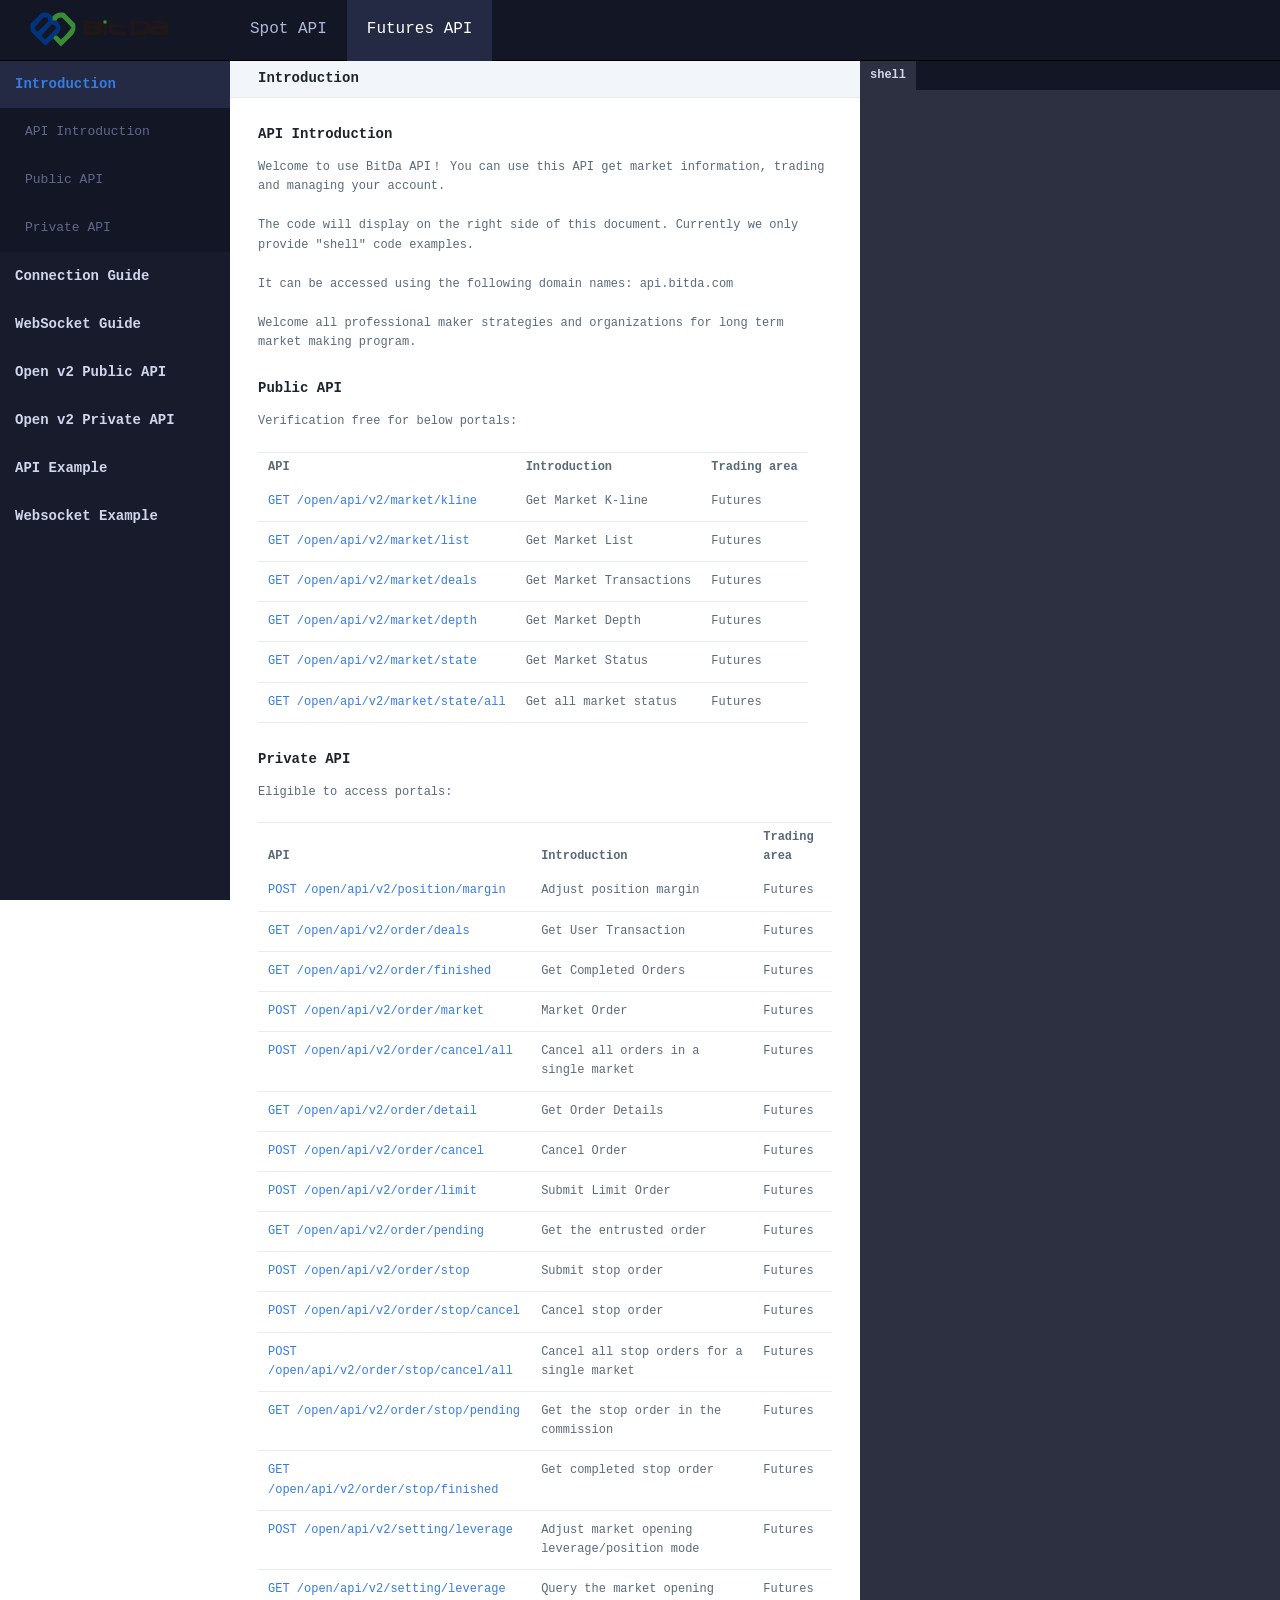
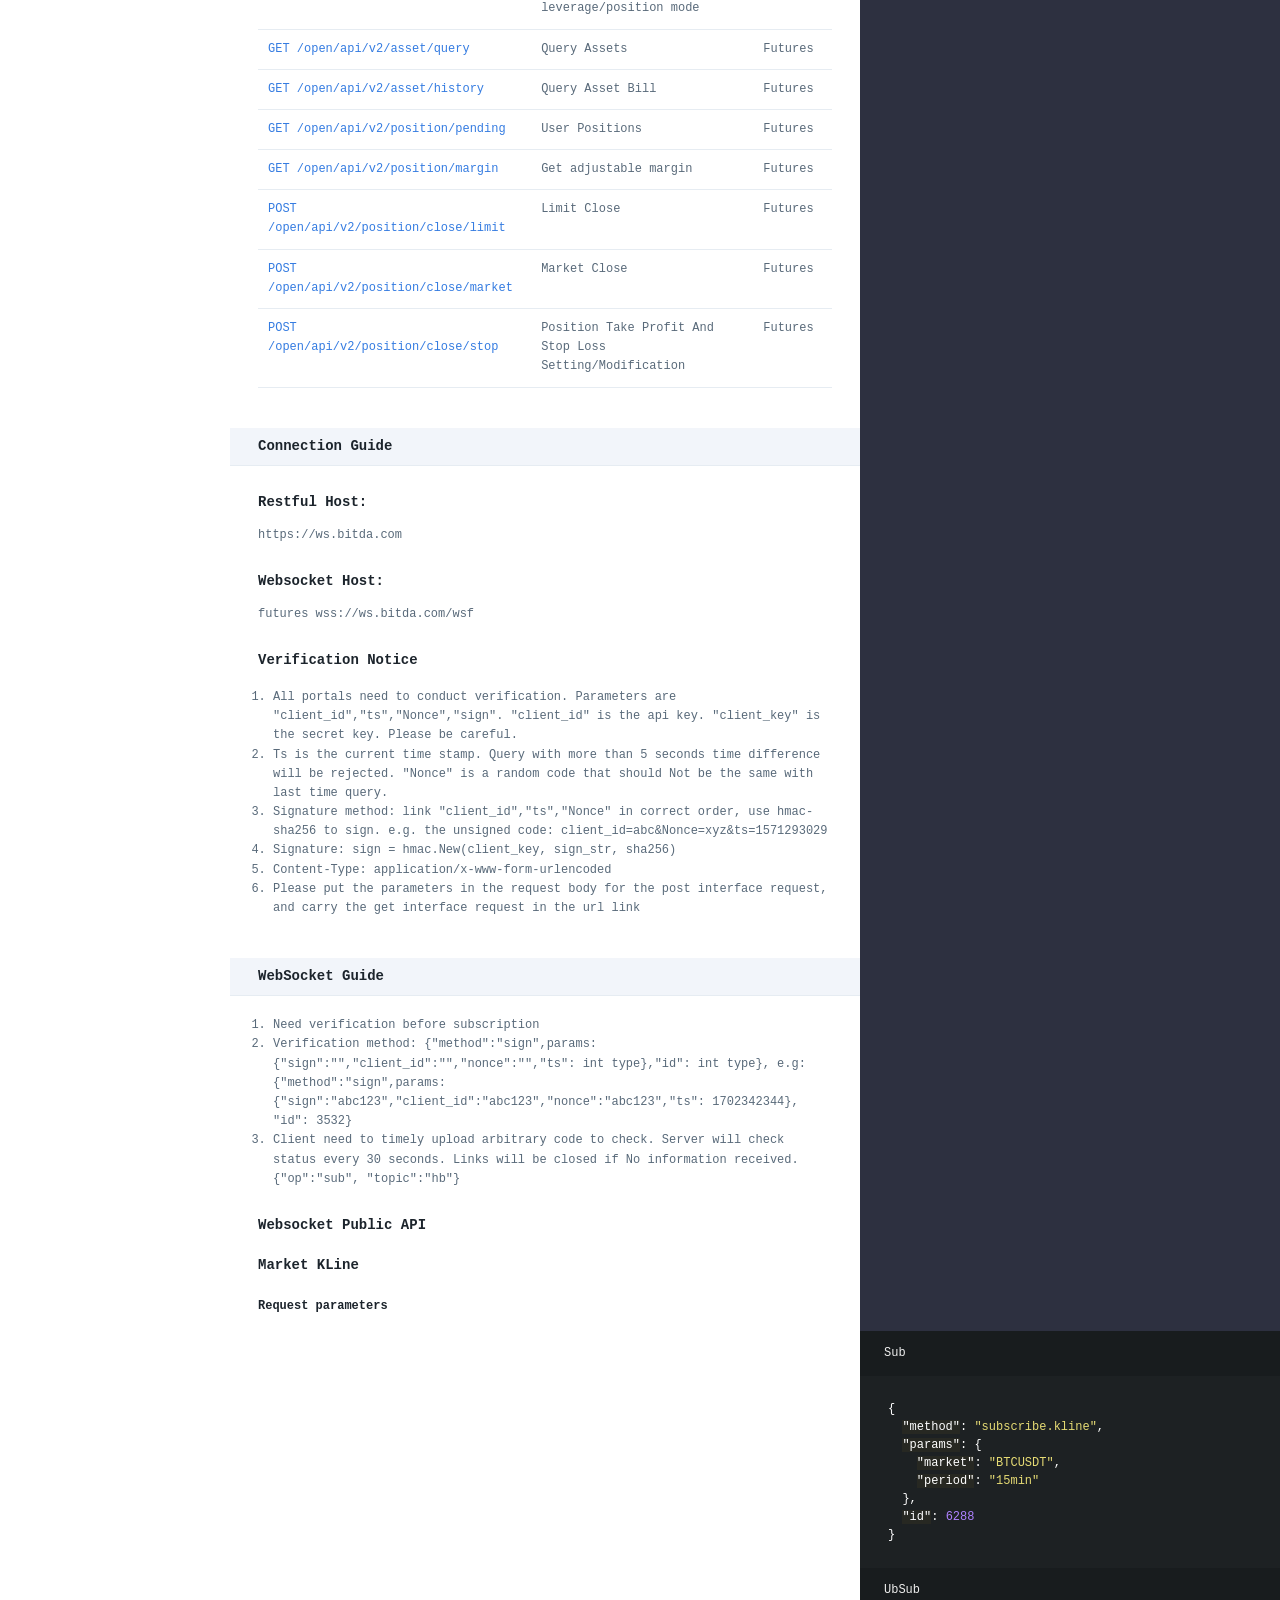
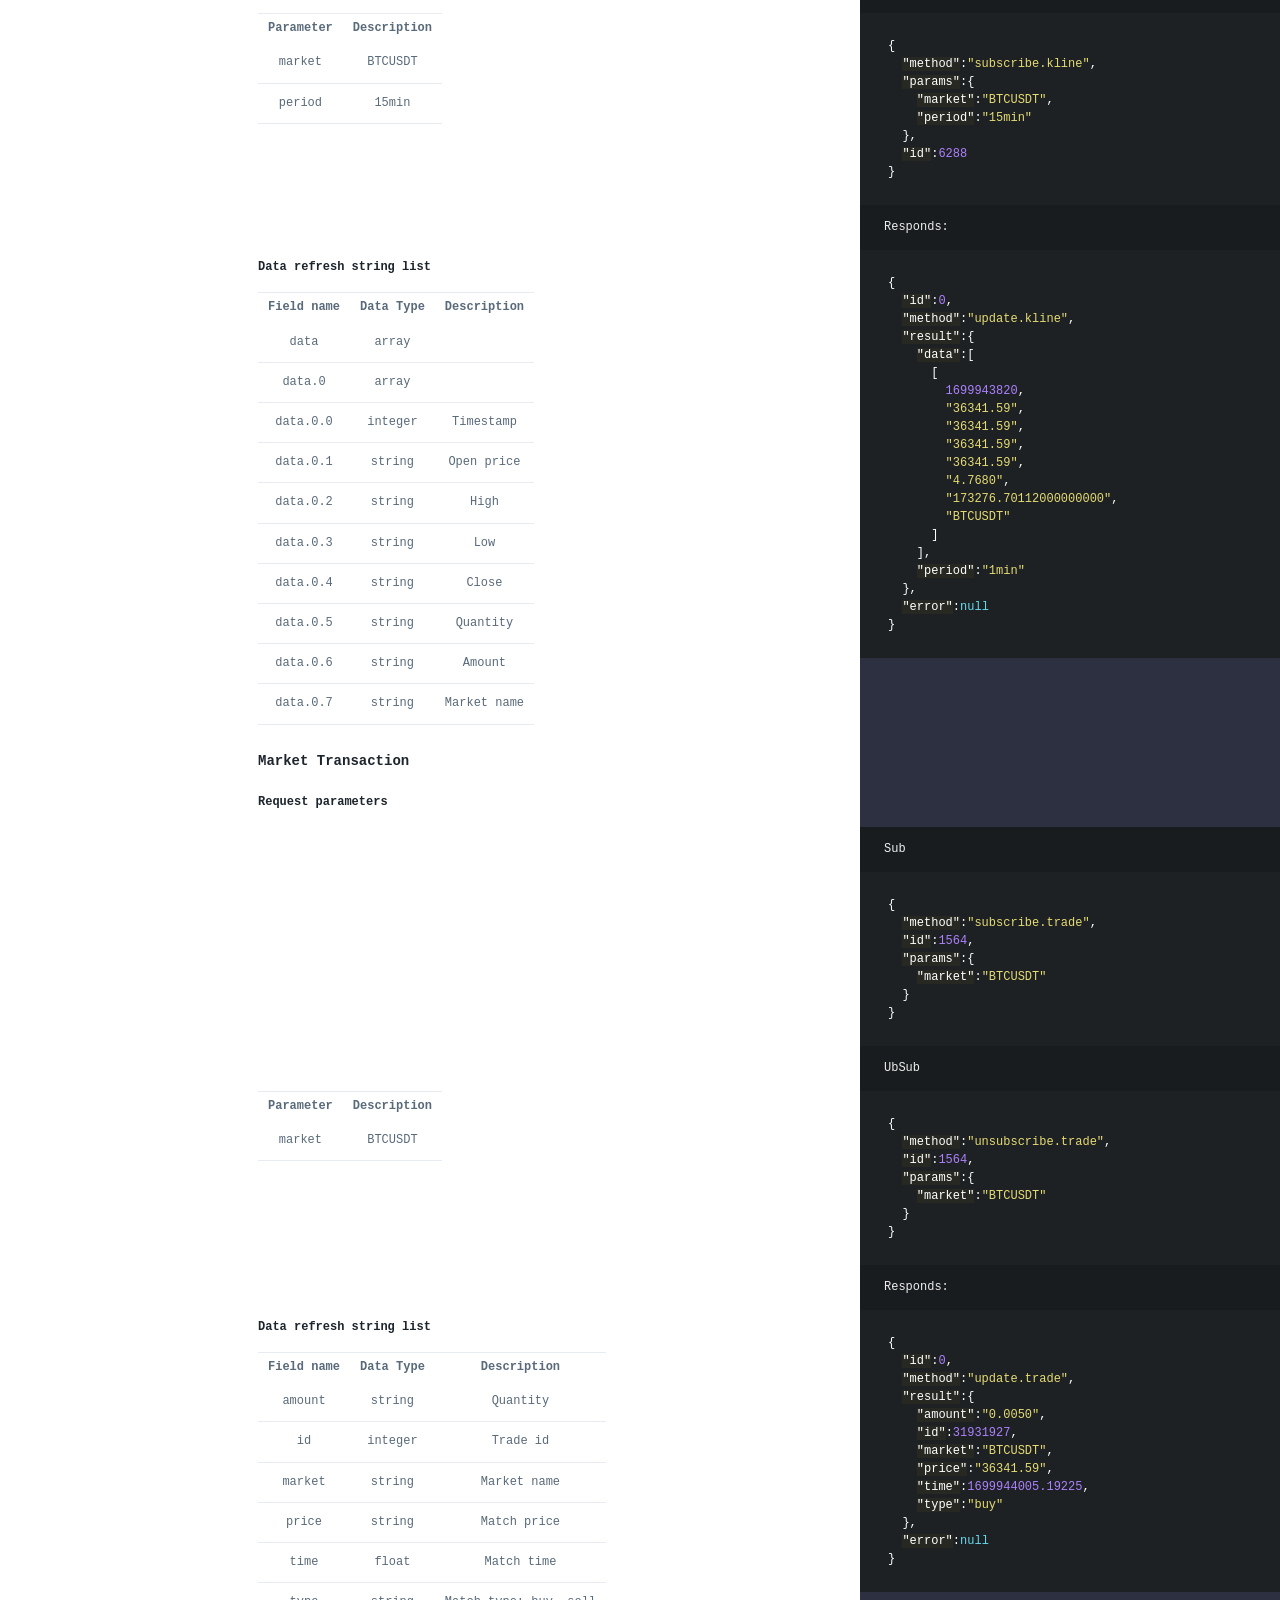
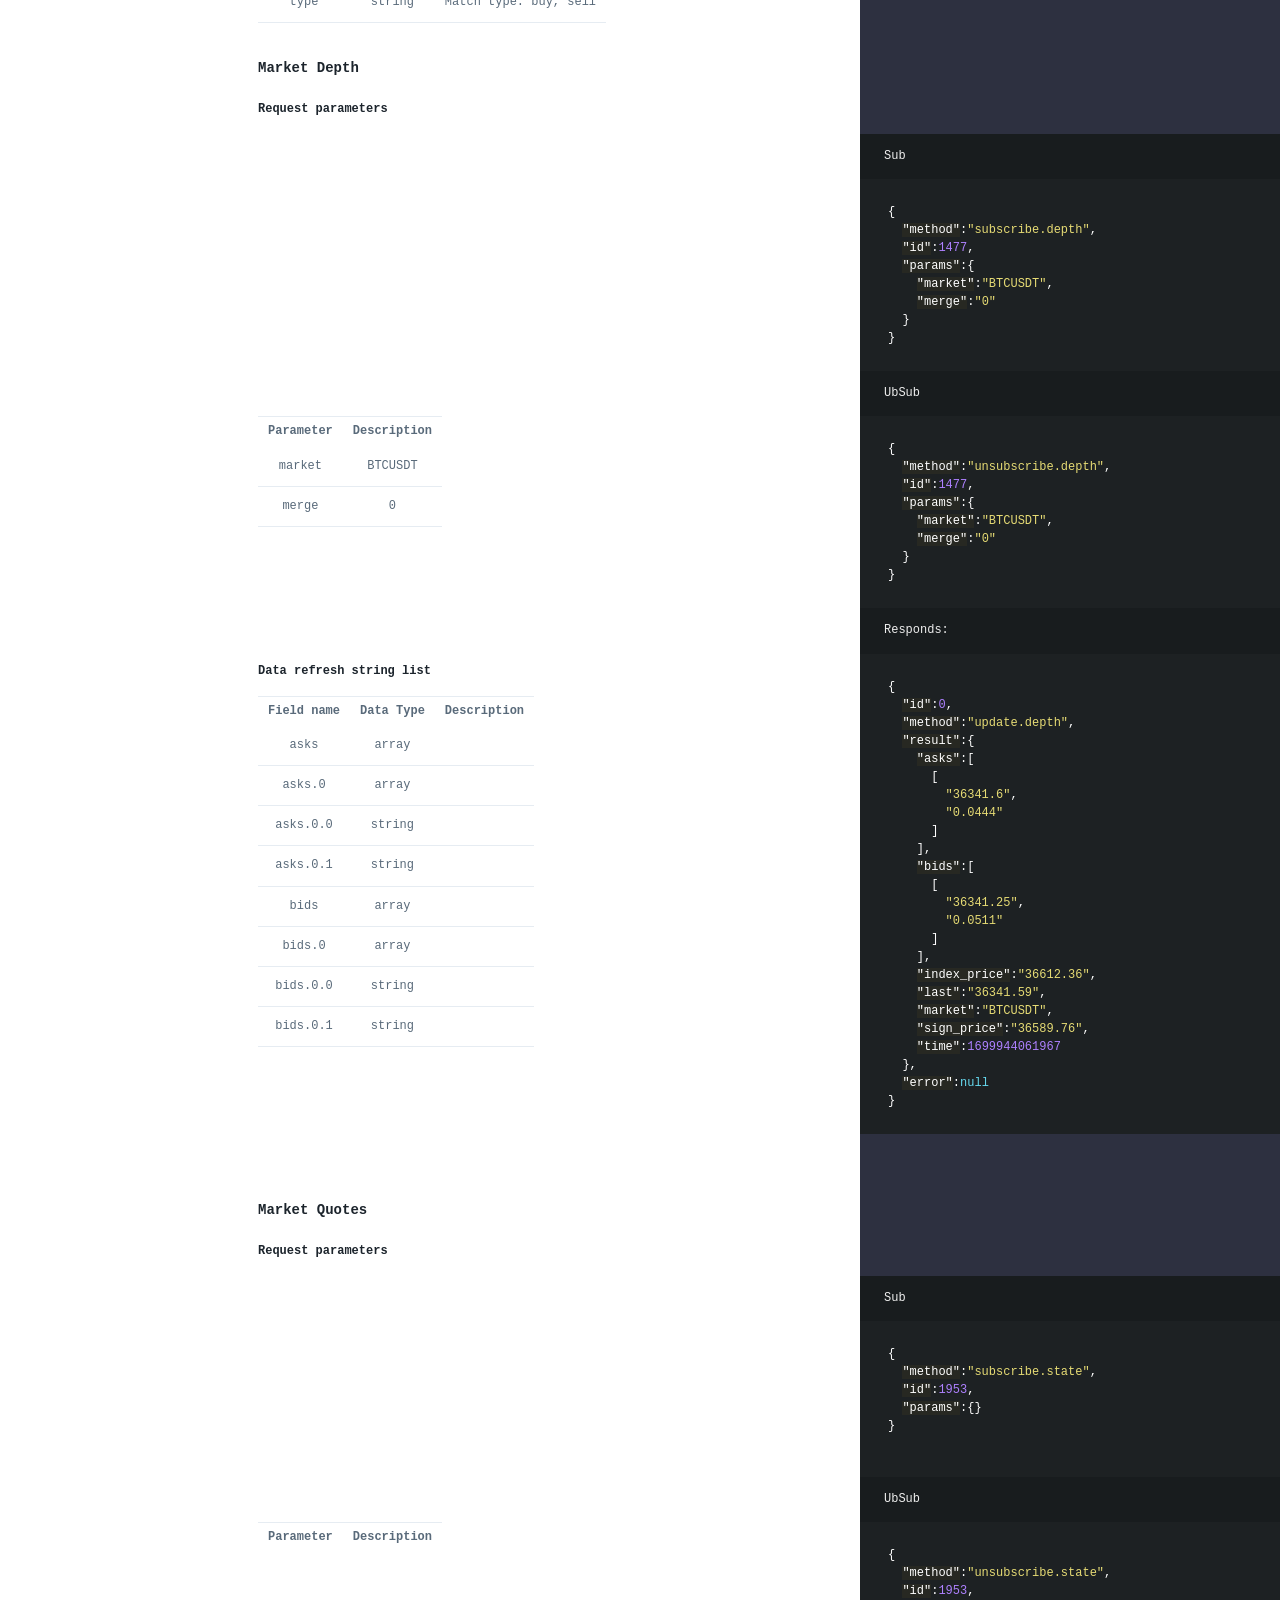
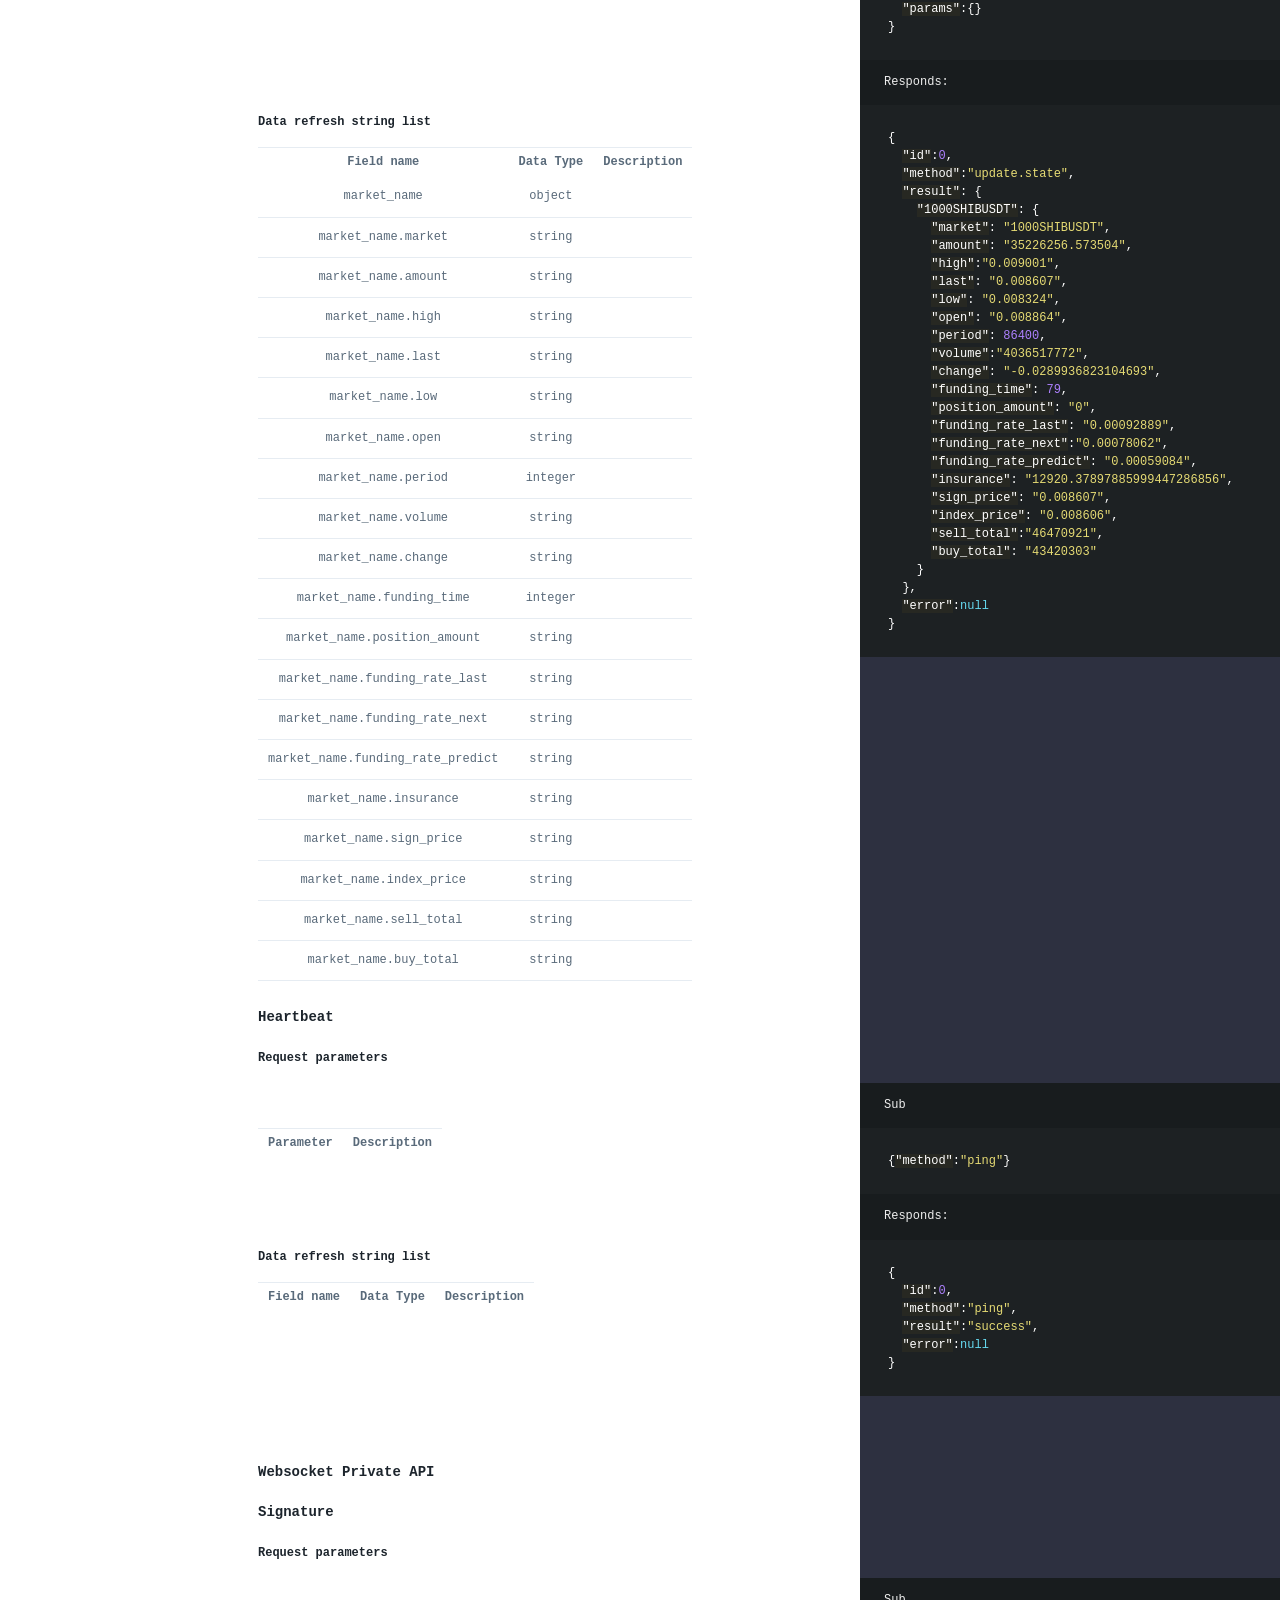
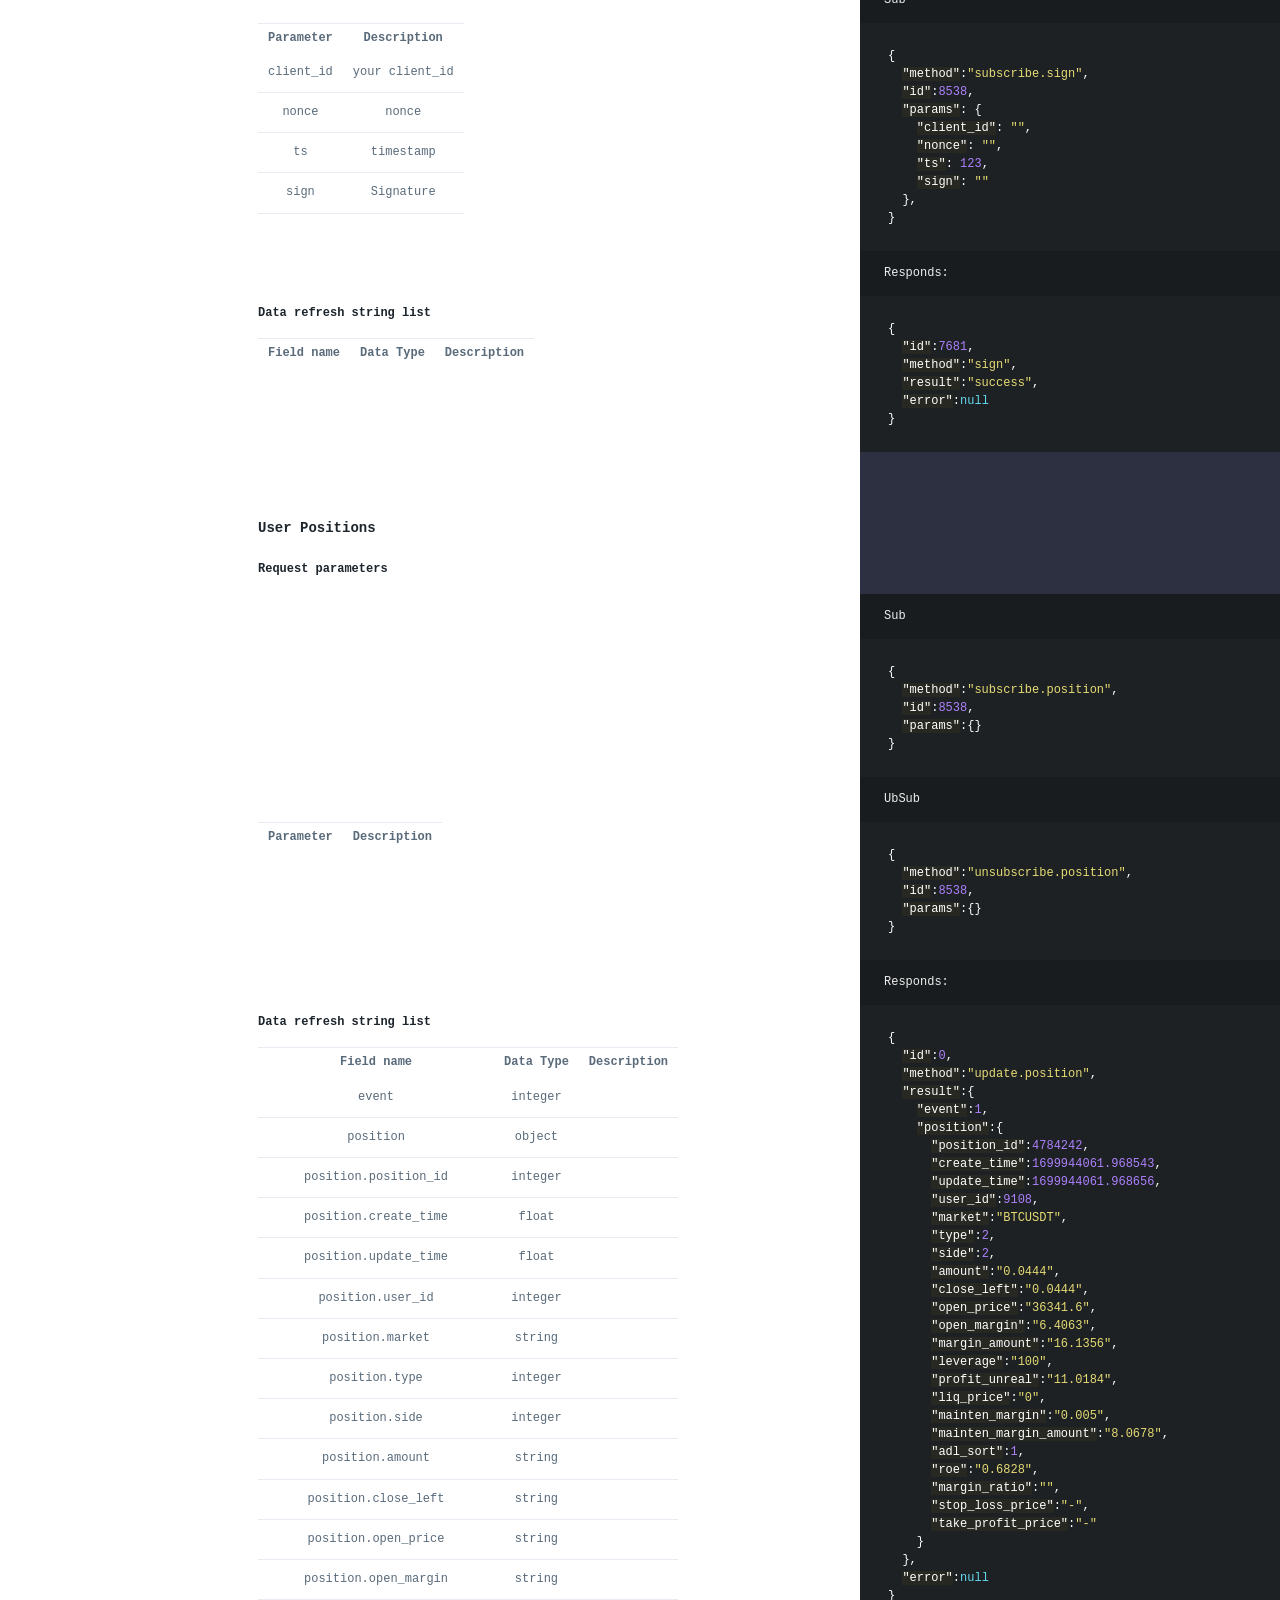
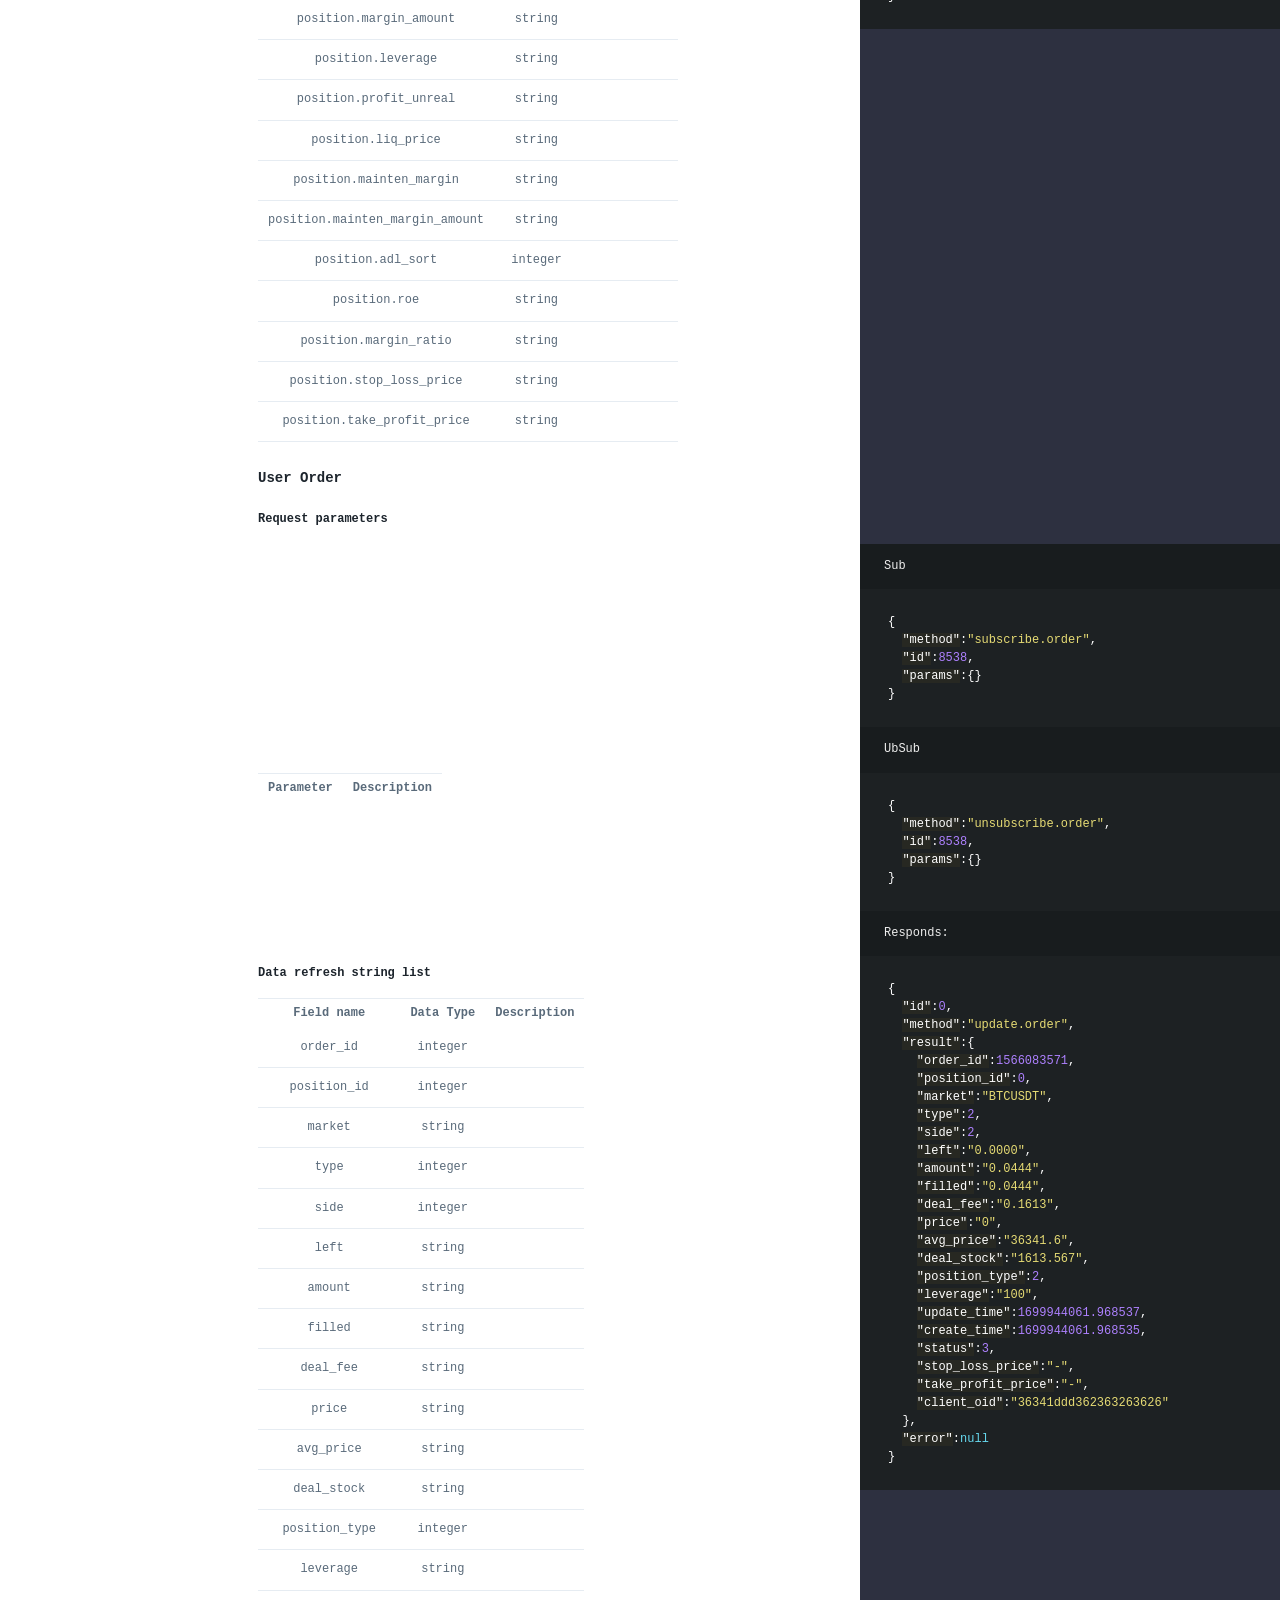
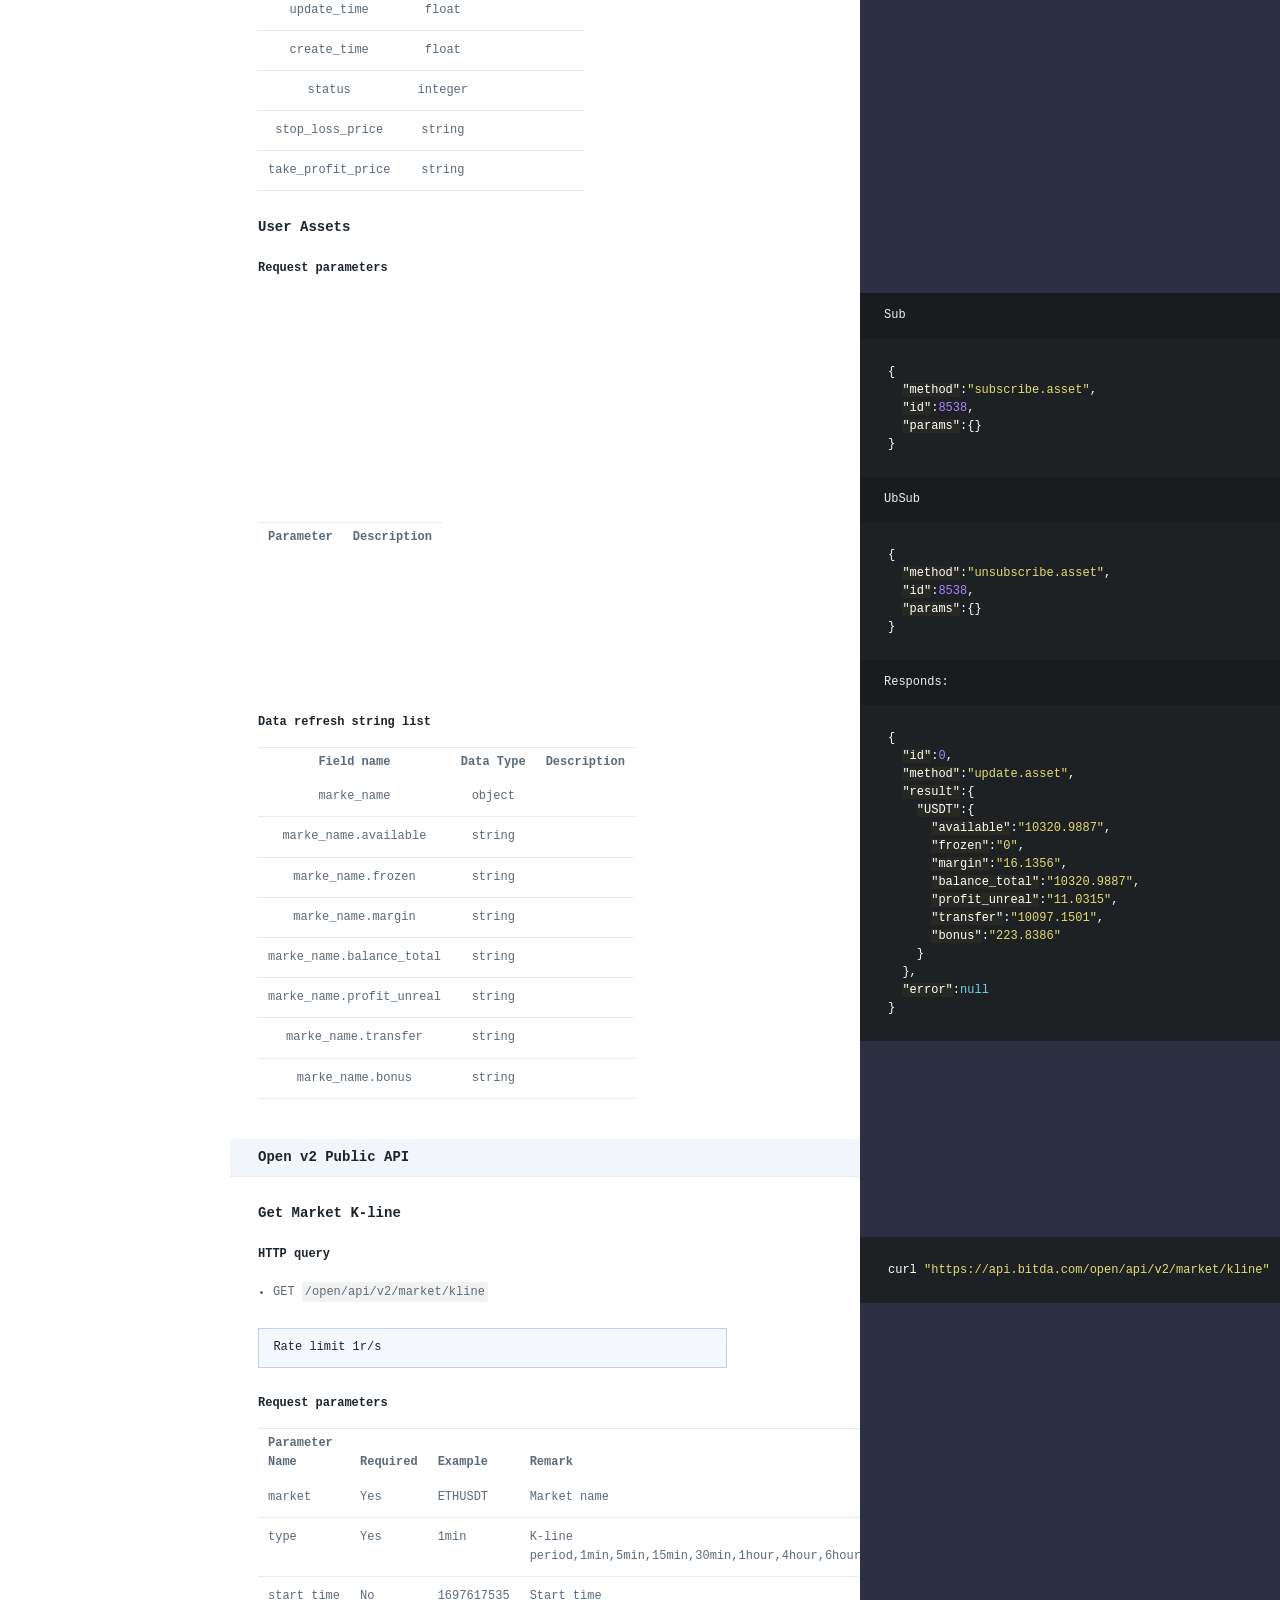
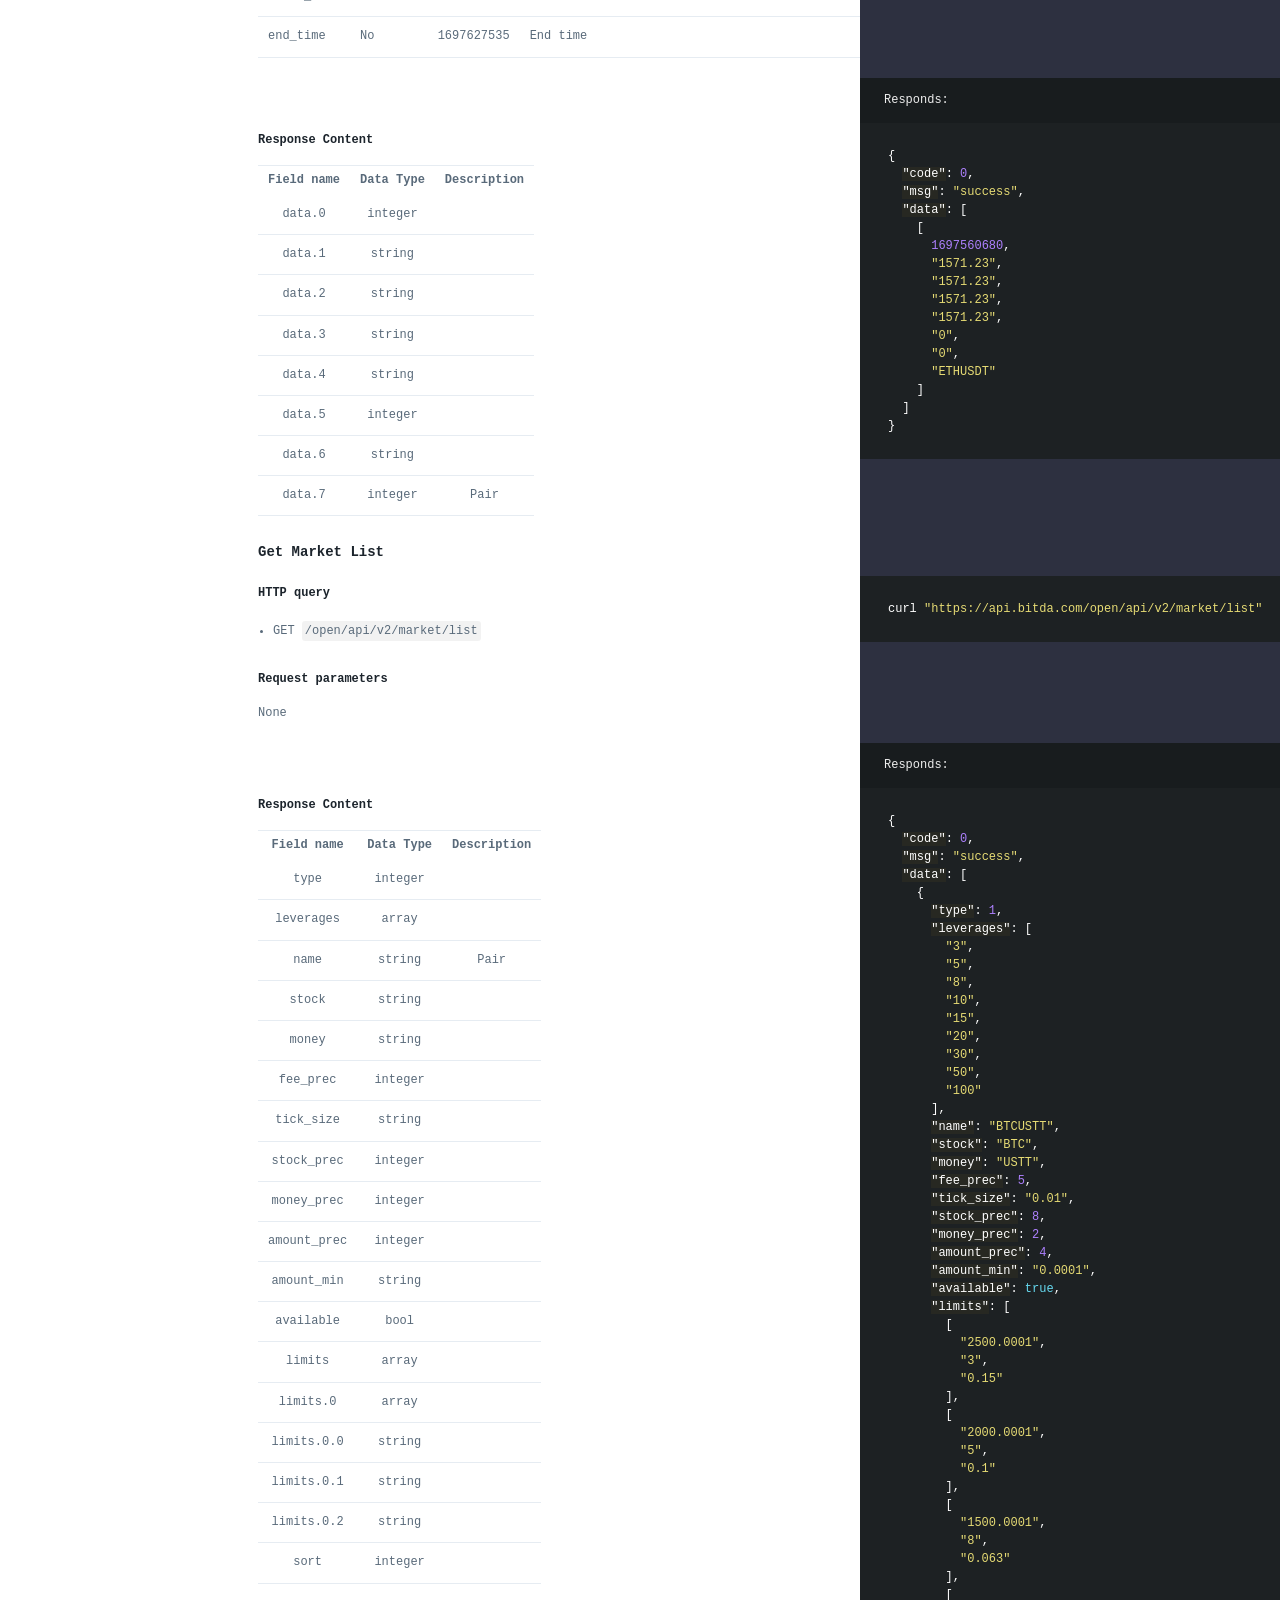
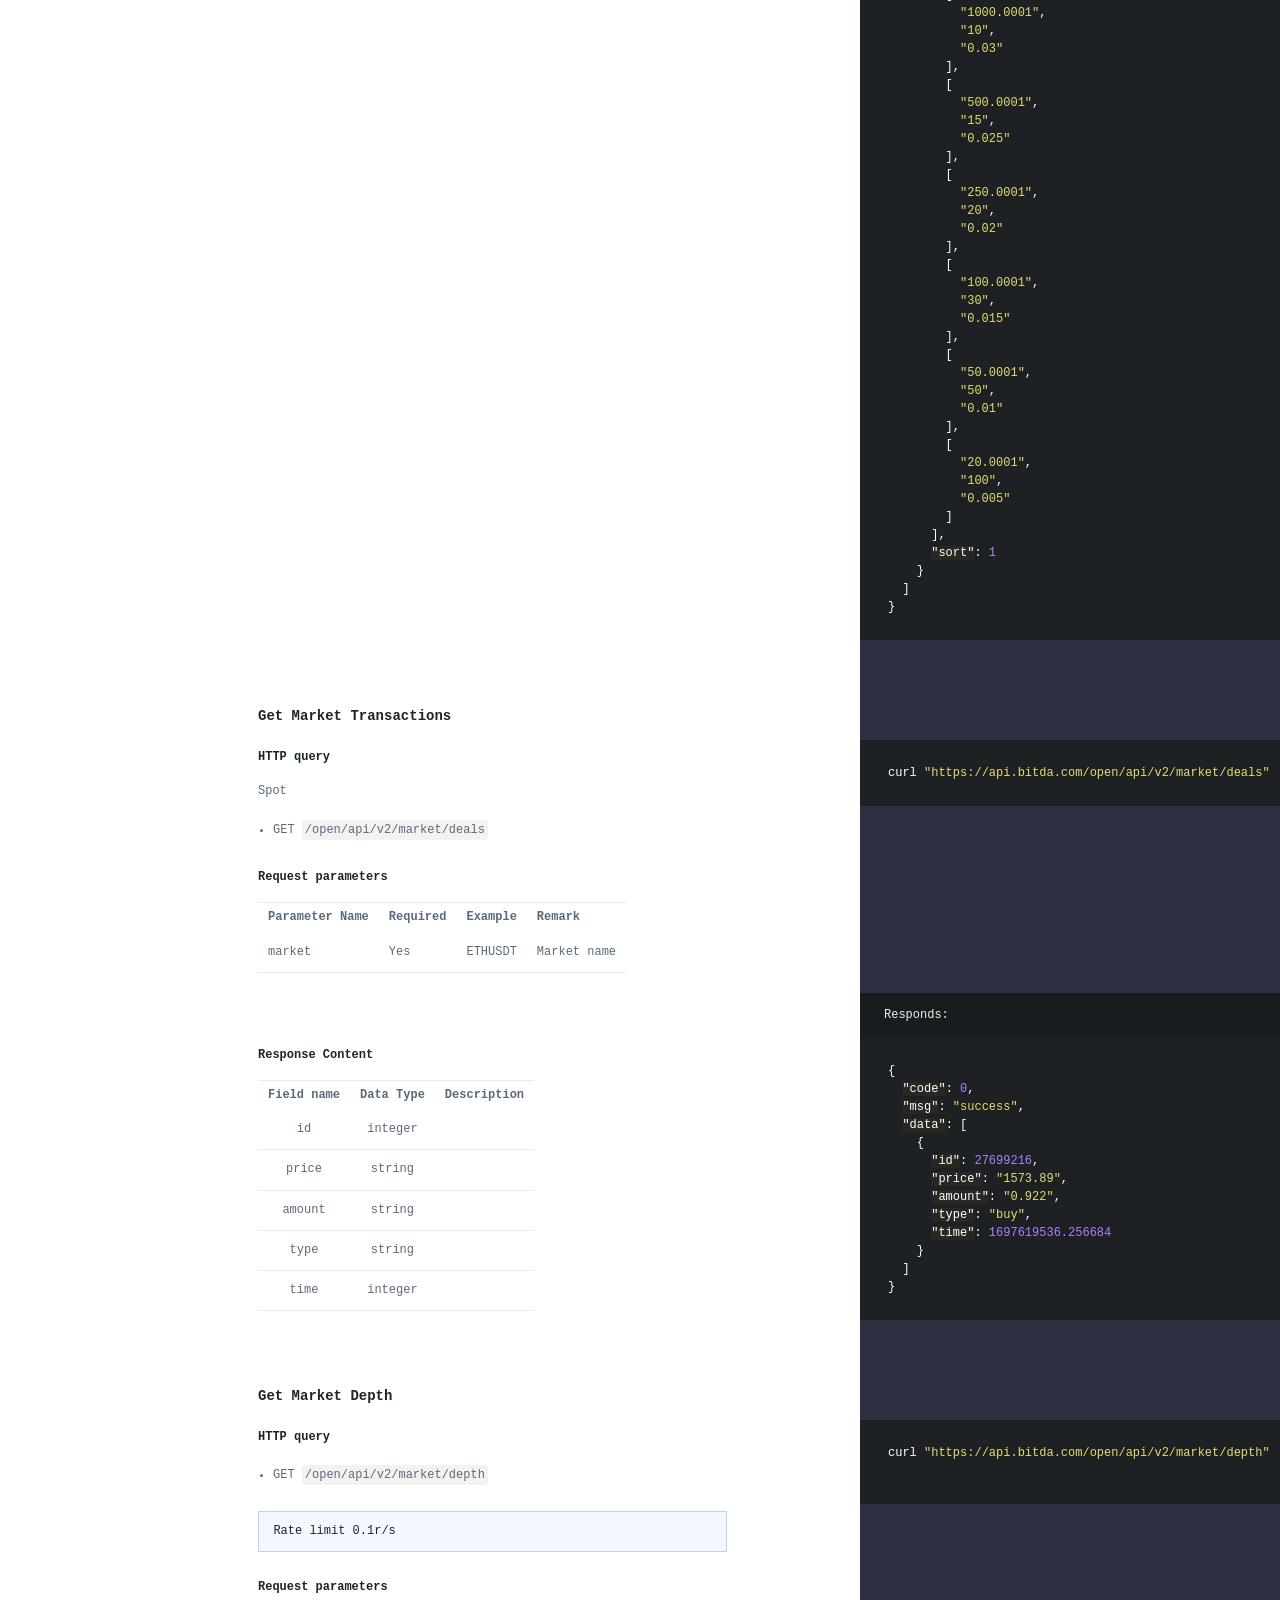
==== futures/v1/en/index.html @ f6da2c77 "publish: update generated from commit fa569a5bc9720f4ab0bae38af3d0ee5488aaea30" ====
<!doctype html>
<html>
  <head>
    <meta charset="utf-8">
    <meta content="IE=edge,chrome=1" http-equiv="X-UA-Compatible">
    <meta name="viewport" content="width=device-width, initial-scale=1, maximum-scale=1">
    <link href="images/favicon-dede8a83.ico" rel="icon" type="image/ico" />
    <title>BitDa Futures API documentation</title>
    <style>
      .highlight table td { padding: 5px; }
.highlight table pre { margin: 0; }
.highlight .gh {
  color: #999999;
}
.highlight .sr {
  color: #f6aa11;
}
.highlight .go {
  color: #888888;
}
.highlight .gp {
  color: #555555;
}
.highlight .gs {
}
.highlight .gu {
  color: #aaaaaa;
}
.highlight .nb {
  color: #f6aa11;
}
.highlight .cm {
  color: #75715e;
}
.highlight .cp {
  color: #75715e;
}
.highlight .c1 {
  color: #75715e;
}
.highlight .cs {
  color: #75715e;
}
.highlight .c, .highlight .ch, .highlight .cd, .highlight .cpf {
  color: #75715e;
}
.highlight .err {
  color: #960050;
}
.highlight .gr {
  color: #960050;
}
.highlight .gt {
  color: #960050;
}
.highlight .gd {
  color: #49483e;
}
.highlight .gi {
  color: #49483e;
}
.highlight .ge {
  color: #49483e;
}
.highlight .kc {
  color: #66d9ef;
}
.highlight .kd {
  color: #66d9ef;
}
.highlight .kr {
  color: #66d9ef;
}
.highlight .no {
  color: #66d9ef;
}
.highlight .kt {
  color: #66d9ef;
}
.highlight .mf {
  color: #ae81ff;
}
.highlight .mh {
  color: #ae81ff;
}
.highlight .il {
  color: #ae81ff;
}
.highlight .mi {
  color: #ae81ff;
}
.highlight .mo {
  color: #ae81ff;
}
.highlight .m, .highlight .mb, .highlight .mx {
  color: #ae81ff;
}
.highlight .sc {
  color: #ae81ff;
}
.highlight .se {
  color: #ae81ff;
}
.highlight .ss {
  color: #ae81ff;
}
.highlight .sd {
  color: #e6db74;
}
.highlight .s2 {
  color: #e6db74;
}
.highlight .sb {
  color: #e6db74;
}
.highlight .sh {
  color: #e6db74;
}
.highlight .si {
  color: #e6db74;
}
.highlight .sx {
  color: #e6db74;
}
.highlight .s1 {
  color: #e6db74;
}
.highlight .s, .highlight .sa, .highlight .dl {
  color: #e6db74;
}
.highlight .na {
  color: #a6e22e;
}
.highlight .nc {
  color: #a6e22e;
}
.highlight .nd {
  color: #a6e22e;
}
.highlight .ne {
  color: #a6e22e;
}
.highlight .nf, .highlight .fm {
  color: #a6e22e;
}
.highlight .vc {
  color: #ffffff;
  background-color: #272822;
}
.highlight .nn {
  color: #ffffff;
  background-color: #272822;
}
.highlight .nl {
  color: #ffffff;
  background-color: #272822;
}
.highlight .ni {
  color: #ffffff;
  background-color: #272822;
}
.highlight .bp {
  color: #ffffff;
  background-color: #272822;
}
.highlight .vg {
  color: #ffffff;
  background-color: #272822;
}
.highlight .vi {
  color: #ffffff;
  background-color: #272822;
}
.highlight .nv, .highlight .vm {
  color: #ffffff;
  background-color: #272822;
}
.highlight .w {
  color: #ffffff;
  background-color: #272822;
}
.highlight {
  color: #ffffff;
  background-color: #272822;
}
.highlight .n, .highlight .py, .highlight .nx {
  color: #ffffff;
  background-color: #272822;
}
.highlight .ow {
  color: #f92672;
}
.highlight .nt {
  color: #f92672;
}
.highlight .k, .highlight .kv {
  color: #f92672;
}
.highlight .kn {
  color: #f92672;
}
.highlight .kp {
  color: #f92672;
}
.highlight .o {
  color: #f92672;
}
    </style>
    <link href="stylesheets/screen-5556f010.css" rel="stylesheet" media="screen" />
    <link href="stylesheets/print-92353496.css" rel="stylesheet" media="print" />
      <script src="javascripts/all_nosearch-c275c2f6.js"></script>
  </head>

  <body class="index" data-languages="[&quot;shell&quot;]">
    <a href="#" id="nav-button">
      <span>
        <img src="images/navbar-cad8cdcb.png" alt="" />
      </span>
    </a>
    <header>
      <div class="flex_box">
        <a href="https://www.bitda.com">
          <img src="images/logo-412170ab.svg" class="logo" alt="" />
        </a>
        <div class="nav_box">
          <span class="nav_cell nav_tab">
            <a href="/spot/v1/en/" id="btn_spot">现货API</a>
          </span>
          <span class="nav_cell nav_tab nav_active">
            <a href="/futures/v1/en/" id="btn_futures">合约API</a>
          </span>
        </div>
      </div>
      <a href="/futures/v1/en/" class="lang" id="lang_box">en</a>
    </header>
    <div class="toc-wrapper">
        <div class="lang-selector">
              <a href="#" data-language-name="shell">shell</a>
        </div>
      <ul id="toc" class="toc-list-h1">
          <li>
            <a href="#introduction" class="toc-h1 toc-link" data-title="Introduction">Introduction</a>
              <ul class="toc-list-h2">
                  <li>
                    <a href="#api-introduction" class="toc-h2 toc-link" data-title="API Introduction">API Introduction</a>
                  </li>
                  <li>
                    <a href="#public-api" class="toc-h2 toc-link" data-title="Public API">Public API</a>
                  </li>
                  <li>
                    <a href="#private-api" class="toc-h2 toc-link" data-title="Private API">Private API</a>
                  </li>
              </ul>
          </li>
          <li>
            <a href="#connection-guide" class="toc-h1 toc-link" data-title="Connection Guide">Connection Guide</a>
              <ul class="toc-list-h2">
                  <li>
                    <a href="#restful-host" class="toc-h2 toc-link" data-title="Restful Host:">Restful Host:</a>
                  </li>
                  <li>
                    <a href="#websocket-host" class="toc-h2 toc-link" data-title="Websocket Host:">Websocket Host:</a>
                  </li>
                  <li>
                    <a href="#verification-notice" class="toc-h2 toc-link" data-title="Verification Notice">Verification Notice</a>
                  </li>
              </ul>
          </li>
          <li>
            <a href="#websocket-guide" class="toc-h1 toc-link" data-title="WebSocket Guide">WebSocket Guide</a>
              <ul class="toc-list-h2">
                  <li>
                    <a href="#websocket-public-api" class="toc-h2 toc-link" data-title="Websocket Public API">Websocket Public API</a>
                  </li>
                  <li>
                    <a href="#market-kline" class="toc-h2 toc-link" data-title="Market KLine">Market KLine</a>
                  </li>
                  <li>
                    <a href="#market-transaction" class="toc-h2 toc-link" data-title="Market Transaction">Market Transaction</a>
                  </li>
                  <li>
                    <a href="#market-depth" class="toc-h2 toc-link" data-title="Market Depth">Market Depth</a>
                  </li>
                  <li>
                    <a href="#market-quotes" class="toc-h2 toc-link" data-title="Market Quotes">Market Quotes</a>
                  </li>
                  <li>
                    <a href="#heartbeat" class="toc-h2 toc-link" data-title="Heartbeat">Heartbeat</a>
                  </li>
                  <li>
                    <a href="#websocket-private-api" class="toc-h2 toc-link" data-title="Websocket Private API">Websocket Private API</a>
                  </li>
                  <li>
                    <a href="#signature" class="toc-h2 toc-link" data-title="Signature">Signature</a>
                  </li>
                  <li>
                    <a href="#user-positions" class="toc-h2 toc-link" data-title="User Positions">User Positions</a>
                  </li>
                  <li>
                    <a href="#user-order" class="toc-h2 toc-link" data-title="User Order">User Order</a>
                  </li>
                  <li>
                    <a href="#user-assets" class="toc-h2 toc-link" data-title="User Assets">User Assets</a>
                  </li>
              </ul>
          </li>
          <li>
            <a href="#open-v2-public-api" class="toc-h1 toc-link" data-title="Open v2 Public API">Open v2 Public API</a>
              <ul class="toc-list-h2">
                  <li>
                    <a href="#get-market-k-line" class="toc-h2 toc-link" data-title="Get Market K-line">Get Market K-line</a>
                  </li>
                  <li>
                    <a href="#get-market-list" class="toc-h2 toc-link" data-title="Get Market List">Get Market List</a>
                  </li>
                  <li>
                    <a href="#get-market-transactions" class="toc-h2 toc-link" data-title="Get Market Transactions">Get Market Transactions</a>
                  </li>
                  <li>
                    <a href="#get-market-depth" class="toc-h2 toc-link" data-title="Get Market Depth">Get Market Depth</a>
                  </li>
                  <li>
                    <a href="#get-market-status" class="toc-h2 toc-link" data-title="Get Market Status">Get Market Status</a>
                  </li>
                  <li>
                    <a href="#get-all-market-status" class="toc-h2 toc-link" data-title="Get All Market Status">Get All Market Status</a>
                  </li>
              </ul>
          </li>
          <li>
            <a href="#open-v2-private-api" class="toc-h1 toc-link" data-title="Open v2 Private API">Open v2 Private API</a>
              <ul class="toc-list-h2">
                  <li>
                    <a href="#adjust-position-margin" class="toc-h2 toc-link" data-title="Adjust Position Margin">Adjust Position Margin</a>
                  </li>
                  <li>
                    <a href="#get-user-transaction" class="toc-h2 toc-link" data-title="Get User Transaction">Get User Transaction</a>
                  </li>
                  <li>
                    <a href="#get-completed-orders" class="toc-h2 toc-link" data-title="Get Completed Orders">Get Completed Orders</a>
                  </li>
                  <li>
                    <a href="#market-order" class="toc-h2 toc-link" data-title="Market Order">Market Order</a>
                  </li>
                  <li>
                    <a href="#cancel-all-orders-in-a-single-market" class="toc-h2 toc-link" data-title="Cancel all orders in a single market">Cancel all orders in a single market</a>
                  </li>
                  <li>
                    <a href="#get-order-details" class="toc-h2 toc-link" data-title="Get Order Details">Get Order Details</a>
                  </li>
                  <li>
                    <a href="#cancel-order" class="toc-h2 toc-link" data-title="Cancel Order">Cancel Order</a>
                  </li>
                  <li>
                    <a href="#submit-limit-order" class="toc-h2 toc-link" data-title="Submit Limit Order">Submit Limit Order</a>
                  </li>
                  <li>
                    <a href="#get-the-entrusted-order" class="toc-h2 toc-link" data-title="Get the entrusted order">Get the entrusted order</a>
                  </li>
                  <li>
                    <a href="#submit-stop-order" class="toc-h2 toc-link" data-title="Submit stop order">Submit stop order</a>
                  </li>
                  <li>
                    <a href="#cancel-stop-order" class="toc-h2 toc-link" data-title="Cancel stop order">Cancel stop order</a>
                  </li>
                  <li>
                    <a href="#cancel-all-stop-orders-for-a-single-market" class="toc-h2 toc-link" data-title="Cancel all stop orders for a single market">Cancel all stop orders for a single market</a>
                  </li>
                  <li>
                    <a href="#get-the-stop-order-in-the-commission" class="toc-h2 toc-link" data-title="Get the stop order in the commission">Get the stop order in the commission</a>
                  </li>
                  <li>
                    <a href="#get-completed-stop-order" class="toc-h2 toc-link" data-title="Get completed stop order">Get completed stop order</a>
                  </li>
                  <li>
                    <a href="#adjust-market-opening-leverage-position-mode" class="toc-h2 toc-link" data-title="Adjust market opening leverage/position mode">Adjust market opening leverage/position mode</a>
                  </li>
                  <li>
                    <a href="#query-the-market-opening-leverage-position-mode" class="toc-h2 toc-link" data-title="Query the market opening leverage/position mode">Query the market opening leverage/position mode</a>
                  </li>
                  <li>
                    <a href="#query-assets" class="toc-h2 toc-link" data-title="Query Assets">Query Assets</a>
                  </li>
                  <li>
                    <a href="#query-asset-bill" class="toc-h2 toc-link" data-title="Query Asset Bill">Query Asset Bill</a>
                  </li>
                  <li>
                    <a href="#user-positions-2" class="toc-h2 toc-link" data-title="User Positions">User Positions</a>
                  </li>
                  <li>
                    <a href="#get-adjustable-margin" class="toc-h2 toc-link" data-title="Get adjustable margin">Get adjustable margin</a>
                  </li>
                  <li>
                    <a href="#limit-close" class="toc-h2 toc-link" data-title="Limit Close">Limit Close</a>
                  </li>
                  <li>
                    <a href="#market-close" class="toc-h2 toc-link" data-title="Market Close">Market Close</a>
                  </li>
                  <li>
                    <a href="#position-take-profit-and-stop-loss-setting-modification" class="toc-h2 toc-link" data-title="Position Take Profit And Stop Loss Setting/Modification">Position Take Profit And Stop Loss Setting/Modification</a>
                  </li>
              </ul>
          </li>
          <li>
            <a href="#api-example" class="toc-h1 toc-link" data-title="API Example">API Example</a>
          </li>
          <li>
            <a href="#websocket-example" class="toc-h1 toc-link" data-title="Websocket Example">Websocket Example</a>
          </li>
      </ul>
    </div>
    <div class="page-wrapper">
      <div class="dark-box"></div>
      <div class="content">
        <h1 id='introduction'>Introduction</h1><h2 id='api-introduction'>API Introduction</h2>
<p>Welcome to use BitDa API！ You can use this API get market information, trading and managing your account.</p>

<p>The code will display on the right side of this document. Currently we only provide &quot;shell&quot; code examples.</p>

<p>It can be accessed using the following domain names: api.bitda.com</p>

<p>Welcome all professional maker strategies and organizations for long term market making program.</p>
<h2 id='public-api'>Public API</h2>
<p>Verification free for below portals:</p>

<table><thead>
<tr>
<th>API</th>
<th>Introduction</th>
<th>Trading area</th>
</tr>
</thead><tbody>
<tr>
<td><a href="#get-market-k-line">GET /open/api/v2/market/kline</a></td>
<td>Get Market K-line</td>
<td>Futures</td>
</tr>
<tr>
<td><a href="#get-market-list">GET  /open/api/v2/market/list</a></td>
<td>Get Market List</td>
<td>Futures</td>
</tr>
<tr>
<td><a href="#get-market-transactions">GET /open/api/v2/market/deals</a></td>
<td>Get Market Transactions</td>
<td>Futures</td>
</tr>
<tr>
<td><a href="#get-market-depth">GET /open/api/v2/market/depth</a></td>
<td>Get Market Depth</td>
<td>Futures</td>
</tr>
<tr>
<td><a href="#get-market-status">GET /open/api/v2/market/state</a></td>
<td>Get Market Status</td>
<td>Futures</td>
</tr>
<tr>
<td><a href="#get-all-market-status">GET /open/api/v2/market/state/all</a></td>
<td>Get all market status</td>
<td>Futures</td>
</tr>
</tbody></table>
<h2 id='private-api'>Private API</h2>
<p>Eligible to access portals:</p>

<table><thead>
<tr>
<th>API</th>
<th>Introduction</th>
<th>Trading area</th>
</tr>
</thead><tbody>
<tr>
<td><a href="#adjust-position-margin">POST /open/api/v2/position/margin</a></td>
<td>Adjust position margin</td>
<td>Futures</td>
</tr>
<tr>
<td><a href="#get-user-transaction">GET /open/api/v2/order/deals</a></td>
<td>Get User Transaction</td>
<td>Futures</td>
</tr>
<tr>
<td><a href="#get-completed-orders">GET /open/api/v2/order/finished</a></td>
<td>Get Completed Orders</td>
<td>Futures</td>
</tr>
<tr>
<td><a href="#market-order">POST /open/api/v2/order/market</a></td>
<td>Market Order</td>
<td>Futures</td>
</tr>
<tr>
<td><a href="#cancel-all-orders-in-a-single-market">POST /open/api/v2/order/cancel/all</a></td>
<td>Cancel all orders in a single market</td>
<td>Futures</td>
</tr>
<tr>
<td><a href="#get-order-details">GET /open/api/v2/order/detail</a></td>
<td>Get Order Details</td>
<td>Futures</td>
</tr>
<tr>
<td><a href="#cancel-order">POST /open/api/v2/order/cancel</a></td>
<td>Cancel Order</td>
<td>Futures</td>
</tr>
<tr>
<td><a href="#submit-limit-order">POST /open/api/v2/order/limit</a></td>
<td>Submit Limit Order</td>
<td>Futures</td>
</tr>
<tr>
<td><a href="#get-the-entrusted-order">GET /open/api/v2/order/pending</a></td>
<td>Get the entrusted order</td>
<td>Futures</td>
</tr>
<tr>
<td><a href="#submit-stop-order">POST /open/api/v2/order/stop</a></td>
<td>Submit stop order</td>
<td>Futures</td>
</tr>
<tr>
<td><a href="#cancel-stop-order">POST /open/api/v2/order/stop/cancel</a></td>
<td>Cancel stop order</td>
<td>Futures</td>
</tr>
<tr>
<td><a href="#cancel-all-stop-orders-for-a-single-market">POST /open/api/v2/order/stop/cancel/all</a></td>
<td>Cancel all stop orders for a single market</td>
<td>Futures</td>
</tr>
<tr>
<td><a href="#get-the-stop-order-in-the-commission">GET /open/api/v2/order/stop/pending</a></td>
<td>Get the stop order in the commission</td>
<td>Futures</td>
</tr>
<tr>
<td><a href="#get-completed-stop-order">GET /open/api/v2/order/stop/finished</a></td>
<td>Get completed stop order</td>
<td>Futures</td>
</tr>
<tr>
<td><a href="#adjust-market-opening-leverage-position-mode">POST /open/api/v2/setting/leverage</a></td>
<td>Adjust market opening leverage/position mode</td>
<td>Futures</td>
</tr>
<tr>
<td><a href="#query-the-market-opening-leverage-position-mode">GET /open/api/v2/setting/leverage</a></td>
<td>Query the market opening leverage/position mode</td>
<td>Futures</td>
</tr>
<tr>
<td><a href="#query-assets">GET /open/api/v2/asset/query</a></td>
<td>Query Assets</td>
<td>Futures</td>
</tr>
<tr>
<td><a href="#query-asset-bill">GET /open/api/v2/asset/history</a></td>
<td>Query Asset Bill</td>
<td>Futures</td>
</tr>
<tr>
<td><a href="#user-positions">GET /open/api/v2/position/pending</a></td>
<td>User Positions</td>
<td>Futures</td>
</tr>
<tr>
<td><a href="#get-adjustable-margin">GET /open/api/v2/position/margin</a></td>
<td>Get adjustable margin</td>
<td>Futures</td>
</tr>
<tr>
<td><a href="#limit-close">POST /open/api/v2/position/close/limit</a></td>
<td>Limit Close</td>
<td>Futures</td>
</tr>
<tr>
<td><a href="#market-close">POST /open/api/v2/position/close/market</a></td>
<td>Market Close</td>
<td>Futures</td>
</tr>
<tr>
<td><a href="#position-take-profit-and-stop-loss-settingmodification">POST /open/api/v2/position/close/stop</a></td>
<td>Position Take Profit And Stop Loss Setting/Modification</td>
<td>Futures</td>
</tr>
</tbody></table>
<h1 id='connection-guide'>Connection Guide</h1><h2 id='restful-host'>Restful Host:</h2>
<p>https://ws.bitda.com</p>
<h2 id='websocket-host'>Websocket Host:</h2>
<p>futures
    wss://ws.bitda.com/wsf</p>
<h2 id='verification-notice'>Verification Notice</h2>
<ol>
<li>All portals need to conduct verification. Parameters are &quot;client_id&quot;,&quot;ts&quot;,&quot;Nonce&quot;,&quot;sign&quot;. &quot;client_id&quot; is the api
key. &quot;client_key&quot; is the secret key. Please be careful.</li>
<li>Ts is the current time stamp. Query with more than 5 seconds time difference will be rejected. &quot;Nonce&quot; is a random
code that should Not be the same with last time query.</li>
<li>Signature method: link &quot;client_id&quot;,&quot;ts&quot;,&quot;Nonce&quot; in correct order, use hmac-sha256 to sign. e.g. the unsigned code:
client_id=abc&amp;Nonce=xyz&amp;ts=1571293029</li>
<li>Signature: sign = hmac.New(client_key, sign_str, sha256)</li>
<li>Content-Type: application/x-www-form-urlencoded</li>
<li>Please put the parameters in the request body for the post interface request, and carry the get interface request in
the url link</li>
</ol>
<h1 id='websocket-guide'>WebSocket Guide</h1>
<ol>
<li>Need verification before subscription</li>
<li>Verification method: {&quot;method&quot;:&quot;sign&quot;,params:{&quot;sign&quot;:&quot;&quot;,&quot;client_id&quot;:&quot;&quot;,&quot;nonce&quot;:&quot;&quot;,&quot;ts&quot;: int type},&quot;id&quot;: int type}, e.g:  {&quot;method&quot;:&quot;sign&quot;,params:{&quot;sign&quot;:&quot;abc123&quot;,&quot;client_id&quot;:&quot;abc123&quot;,&quot;nonce&quot;:&quot;abc123&quot;,&quot;ts&quot;: 1702342344}, &quot;id&quot;: 3532}</li>
<li>Client need to timely upload arbitrary code to check. Server will check status every 30 seconds. Links will be closed
if No information received. {&quot;op&quot;:&quot;sub&quot;, &quot;topic&quot;:&quot;hb&quot;}</li>
</ol>
<h2 id='websocket-public-api'>Websocket Public API</h2><h2 id='market-kline'>Market KLine</h2><h3 id='request-parameters'>Request parameters</h3>
<blockquote>
<p>Sub</p>
</blockquote>
<div class="highlight"><pre class="highlight json tab-json"><code><span class="p">{</span><span class="w">
  </span><span class="nl">"method"</span><span class="p">:</span><span class="w"> </span><span class="s2">"subscribe.kline"</span><span class="p">,</span><span class="w">
  </span><span class="nl">"params"</span><span class="p">:</span><span class="w"> </span><span class="p">{</span><span class="w">
    </span><span class="nl">"market"</span><span class="p">:</span><span class="w"> </span><span class="s2">"BTCUSDT"</span><span class="p">,</span><span class="w">
    </span><span class="nl">"period"</span><span class="p">:</span><span class="w"> </span><span class="s2">"15min"</span><span class="w">
  </span><span class="p">},</span><span class="w">
  </span><span class="nl">"id"</span><span class="p">:</span><span class="w"> </span><span class="mi">6288</span><span class="w">
</span><span class="p">}</span><span class="w">
</span></code></pre></div>
<blockquote>
<p>UbSub</p>
</blockquote>
<div class="highlight"><pre class="highlight json tab-json"><code><span class="p">{</span><span class="w">
  </span><span class="nl">"method"</span><span class="p">:</span><span class="s2">"subscribe.kline"</span><span class="p">,</span><span class="w">
  </span><span class="nl">"params"</span><span class="p">:{</span><span class="w">
    </span><span class="nl">"market"</span><span class="p">:</span><span class="s2">"BTCUSDT"</span><span class="p">,</span><span class="w">
    </span><span class="nl">"period"</span><span class="p">:</span><span class="s2">"15min"</span><span class="w">
  </span><span class="p">},</span><span class="w">
  </span><span class="nl">"id"</span><span class="p">:</span><span class="mi">6288</span><span class="w">
</span><span class="p">}</span><span class="w">
</span></code></pre></div>
<table><thead>
<tr>
<th style="text-align: center">Parameter</th>
<th style="text-align: center">Description</th>
</tr>
</thead><tbody>
<tr>
<td style="text-align: center">market</td>
<td style="text-align: center">BTCUSDT</td>
</tr>
<tr>
<td style="text-align: center">period</td>
<td style="text-align: center">15min</td>
</tr>
</tbody></table>

<blockquote>
<p>Responds:</p>
</blockquote>
<div class="highlight"><pre class="highlight json tab-json"><code><span class="p">{</span><span class="w">
  </span><span class="nl">"id"</span><span class="p">:</span><span class="mi">0</span><span class="p">,</span><span class="w">
  </span><span class="nl">"method"</span><span class="p">:</span><span class="s2">"update.kline"</span><span class="p">,</span><span class="w">
  </span><span class="nl">"result"</span><span class="p">:{</span><span class="w">
    </span><span class="nl">"data"</span><span class="p">:[</span><span class="w">
      </span><span class="p">[</span><span class="w">
        </span><span class="mi">1699943820</span><span class="p">,</span><span class="w">
        </span><span class="s2">"36341.59"</span><span class="p">,</span><span class="w">
        </span><span class="s2">"36341.59"</span><span class="p">,</span><span class="w">
        </span><span class="s2">"36341.59"</span><span class="p">,</span><span class="w">
        </span><span class="s2">"36341.59"</span><span class="p">,</span><span class="w">
        </span><span class="s2">"4.7680"</span><span class="p">,</span><span class="w">
        </span><span class="s2">"173276.70112000000000"</span><span class="p">,</span><span class="w">
        </span><span class="s2">"BTCUSDT"</span><span class="w">
      </span><span class="p">]</span><span class="w">
    </span><span class="p">],</span><span class="w">
    </span><span class="nl">"period"</span><span class="p">:</span><span class="s2">"1min"</span><span class="w">
  </span><span class="p">},</span><span class="w">
  </span><span class="nl">"error"</span><span class="p">:</span><span class="kc">null</span><span class="w">
</span><span class="p">}</span><span class="w">
</span></code></pre></div><h3 id='data-refresh-string-list'>Data refresh string list</h3>
<table><thead>
<tr>
<th style="text-align: center">Field name</th>
<th style="text-align: center">Data Type</th>
<th style="text-align: center">Description</th>
</tr>
</thead><tbody>
<tr>
<td style="text-align: center">data</td>
<td style="text-align: center">array</td>
<td style="text-align: center"></td>
</tr>
<tr>
<td style="text-align: center">data.0</td>
<td style="text-align: center">array</td>
<td style="text-align: center"></td>
</tr>
<tr>
<td style="text-align: center">data.0.0</td>
<td style="text-align: center">integer</td>
<td style="text-align: center">Timestamp</td>
</tr>
<tr>
<td style="text-align: center">data.0.1</td>
<td style="text-align: center">string</td>
<td style="text-align: center">Open price</td>
</tr>
<tr>
<td style="text-align: center">data.0.2</td>
<td style="text-align: center">string</td>
<td style="text-align: center">High</td>
</tr>
<tr>
<td style="text-align: center">data.0.3</td>
<td style="text-align: center">string</td>
<td style="text-align: center">Low</td>
</tr>
<tr>
<td style="text-align: center">data.0.4</td>
<td style="text-align: center">string</td>
<td style="text-align: center">Close</td>
</tr>
<tr>
<td style="text-align: center">data.0.5</td>
<td style="text-align: center">string</td>
<td style="text-align: center">Quantity</td>
</tr>
<tr>
<td style="text-align: center">data.0.6</td>
<td style="text-align: center">string</td>
<td style="text-align: center">Amount</td>
</tr>
<tr>
<td style="text-align: center">data.0.7</td>
<td style="text-align: center">string</td>
<td style="text-align: center">Market name</td>
</tr>
</tbody></table>
<h2 id='market-transaction'>Market Transaction</h2><h3 id='request-parameters-2'>Request parameters</h3>
<blockquote>
<p>Sub</p>
</blockquote>
<div class="highlight"><pre class="highlight json tab-json"><code><span class="p">{</span><span class="w">
  </span><span class="nl">"method"</span><span class="p">:</span><span class="s2">"subscribe.trade"</span><span class="p">,</span><span class="w">
  </span><span class="nl">"id"</span><span class="p">:</span><span class="mi">1564</span><span class="p">,</span><span class="w">
  </span><span class="nl">"params"</span><span class="p">:{</span><span class="w">
    </span><span class="nl">"market"</span><span class="p">:</span><span class="s2">"BTCUSDT"</span><span class="w">
  </span><span class="p">}</span><span class="w">
</span><span class="p">}</span><span class="w">
</span></code></pre></div>
<blockquote>
<p>UbSub</p>
</blockquote>
<div class="highlight"><pre class="highlight json tab-json"><code><span class="p">{</span><span class="w">
  </span><span class="nl">"method"</span><span class="p">:</span><span class="s2">"unsubscribe.trade"</span><span class="p">,</span><span class="w">
  </span><span class="nl">"id"</span><span class="p">:</span><span class="mi">1564</span><span class="p">,</span><span class="w">
  </span><span class="nl">"params"</span><span class="p">:{</span><span class="w">
    </span><span class="nl">"market"</span><span class="p">:</span><span class="s2">"BTCUSDT"</span><span class="w">
  </span><span class="p">}</span><span class="w">
</span><span class="p">}</span><span class="w">
</span></code></pre></div>
<table><thead>
<tr>
<th style="text-align: center">Parameter</th>
<th style="text-align: center">Description</th>
</tr>
</thead><tbody>
<tr>
<td style="text-align: center">market</td>
<td style="text-align: center">BTCUSDT</td>
</tr>
</tbody></table>

<blockquote>
<p>Responds:</p>
</blockquote>
<div class="highlight"><pre class="highlight json tab-json"><code><span class="p">{</span><span class="w">
  </span><span class="nl">"id"</span><span class="p">:</span><span class="mi">0</span><span class="p">,</span><span class="w">
  </span><span class="nl">"method"</span><span class="p">:</span><span class="s2">"update.trade"</span><span class="p">,</span><span class="w">
  </span><span class="nl">"result"</span><span class="p">:{</span><span class="w">
    </span><span class="nl">"amount"</span><span class="p">:</span><span class="s2">"0.0050"</span><span class="p">,</span><span class="w">
    </span><span class="nl">"id"</span><span class="p">:</span><span class="mi">31931927</span><span class="p">,</span><span class="w">
    </span><span class="nl">"market"</span><span class="p">:</span><span class="s2">"BTCUSDT"</span><span class="p">,</span><span class="w">
    </span><span class="nl">"price"</span><span class="p">:</span><span class="s2">"36341.59"</span><span class="p">,</span><span class="w">
    </span><span class="nl">"time"</span><span class="p">:</span><span class="mf">1699944005.19225</span><span class="p">,</span><span class="w">
    </span><span class="nl">"type"</span><span class="p">:</span><span class="s2">"buy"</span><span class="w">
  </span><span class="p">},</span><span class="w">
  </span><span class="nl">"error"</span><span class="p">:</span><span class="kc">null</span><span class="w">
</span><span class="p">}</span><span class="w">
</span></code></pre></div><h3 id='data-refresh-string-list-2'>Data refresh string list</h3>
<table><thead>
<tr>
<th style="text-align: center">Field name</th>
<th style="text-align: center">Data Type</th>
<th style="text-align: center">Description</th>
</tr>
</thead><tbody>
<tr>
<td style="text-align: center">amount</td>
<td style="text-align: center">string</td>
<td style="text-align: center">Quantity</td>
</tr>
<tr>
<td style="text-align: center">id</td>
<td style="text-align: center">integer</td>
<td style="text-align: center">Trade id</td>
</tr>
<tr>
<td style="text-align: center">market</td>
<td style="text-align: center">string</td>
<td style="text-align: center">Market name</td>
</tr>
<tr>
<td style="text-align: center">price</td>
<td style="text-align: center">string</td>
<td style="text-align: center">Match price</td>
</tr>
<tr>
<td style="text-align: center">time</td>
<td style="text-align: center">float</td>
<td style="text-align: center">Match time</td>
</tr>
<tr>
<td style="text-align: center">type</td>
<td style="text-align: center">string</td>
<td style="text-align: center">Match type: buy, sell</td>
</tr>
</tbody></table>
<h2 id='market-depth'>Market Depth</h2><h3 id='request-parameters-3'>Request parameters</h3>
<blockquote>
<p>Sub</p>
</blockquote>
<div class="highlight"><pre class="highlight json tab-json"><code><span class="p">{</span><span class="w">
  </span><span class="nl">"method"</span><span class="p">:</span><span class="s2">"subscribe.depth"</span><span class="p">,</span><span class="w">
  </span><span class="nl">"id"</span><span class="p">:</span><span class="mi">1477</span><span class="p">,</span><span class="w">
  </span><span class="nl">"params"</span><span class="p">:{</span><span class="w">
    </span><span class="nl">"market"</span><span class="p">:</span><span class="s2">"BTCUSDT"</span><span class="p">,</span><span class="w">
    </span><span class="nl">"merge"</span><span class="p">:</span><span class="s2">"0"</span><span class="w">
  </span><span class="p">}</span><span class="w">
</span><span class="p">}</span><span class="w">
</span></code></pre></div>
<blockquote>
<p>UbSub</p>
</blockquote>
<div class="highlight"><pre class="highlight json tab-json"><code><span class="p">{</span><span class="w">
  </span><span class="nl">"method"</span><span class="p">:</span><span class="s2">"unsubscribe.depth"</span><span class="p">,</span><span class="w">
  </span><span class="nl">"id"</span><span class="p">:</span><span class="mi">1477</span><span class="p">,</span><span class="w">
  </span><span class="nl">"params"</span><span class="p">:{</span><span class="w">
    </span><span class="nl">"market"</span><span class="p">:</span><span class="s2">"BTCUSDT"</span><span class="p">,</span><span class="w">
    </span><span class="nl">"merge"</span><span class="p">:</span><span class="s2">"0"</span><span class="w">
  </span><span class="p">}</span><span class="w">
</span><span class="p">}</span><span class="w">
</span></code></pre></div>
<table><thead>
<tr>
<th style="text-align: center">Parameter</th>
<th style="text-align: center">Description</th>
</tr>
</thead><tbody>
<tr>
<td style="text-align: center">market</td>
<td style="text-align: center">BTCUSDT</td>
</tr>
<tr>
<td style="text-align: center">merge</td>
<td style="text-align: center">0</td>
</tr>
</tbody></table>

<blockquote>
<p>Responds:</p>
</blockquote>
<div class="highlight"><pre class="highlight json tab-json"><code><span class="p">{</span><span class="w">
  </span><span class="nl">"id"</span><span class="p">:</span><span class="mi">0</span><span class="p">,</span><span class="w">
  </span><span class="nl">"method"</span><span class="p">:</span><span class="s2">"update.depth"</span><span class="p">,</span><span class="w">
  </span><span class="nl">"result"</span><span class="p">:{</span><span class="w">
    </span><span class="nl">"asks"</span><span class="p">:[</span><span class="w">
      </span><span class="p">[</span><span class="w">
        </span><span class="s2">"36341.6"</span><span class="p">,</span><span class="w">
        </span><span class="s2">"0.0444"</span><span class="w">
      </span><span class="p">]</span><span class="w">
    </span><span class="p">],</span><span class="w">
    </span><span class="nl">"bids"</span><span class="p">:[</span><span class="w">
      </span><span class="p">[</span><span class="w">
        </span><span class="s2">"36341.25"</span><span class="p">,</span><span class="w">
        </span><span class="s2">"0.0511"</span><span class="w">
      </span><span class="p">]</span><span class="w">
    </span><span class="p">],</span><span class="w">
    </span><span class="nl">"index_price"</span><span class="p">:</span><span class="s2">"36612.36"</span><span class="p">,</span><span class="w">
    </span><span class="nl">"last"</span><span class="p">:</span><span class="s2">"36341.59"</span><span class="p">,</span><span class="w">
    </span><span class="nl">"market"</span><span class="p">:</span><span class="s2">"BTCUSDT"</span><span class="p">,</span><span class="w">
    </span><span class="nl">"sign_price"</span><span class="p">:</span><span class="s2">"36589.76"</span><span class="p">,</span><span class="w">
    </span><span class="nl">"time"</span><span class="p">:</span><span class="mi">1699944061967</span><span class="w">
  </span><span class="p">},</span><span class="w">
  </span><span class="nl">"error"</span><span class="p">:</span><span class="kc">null</span><span class="w">
</span><span class="p">}</span><span class="w">
</span></code></pre></div><h3 id='data-refresh-string-list-3'>Data refresh string list</h3>
<table><thead>
<tr>
<th style="text-align: center">Field name</th>
<th style="text-align: center">Data Type</th>
<th style="text-align: center">Description</th>
</tr>
</thead><tbody>
<tr>
<td style="text-align: center">asks</td>
<td style="text-align: center">array</td>
<td style="text-align: center"></td>
</tr>
<tr>
<td style="text-align: center">asks.0</td>
<td style="text-align: center">array</td>
<td style="text-align: center"></td>
</tr>
<tr>
<td style="text-align: center">asks.0.0</td>
<td style="text-align: center">string</td>
<td style="text-align: center"></td>
</tr>
<tr>
<td style="text-align: center">asks.0.1</td>
<td style="text-align: center">string</td>
<td style="text-align: center"></td>
</tr>
<tr>
<td style="text-align: center">bids</td>
<td style="text-align: center">array</td>
<td style="text-align: center"></td>
</tr>
<tr>
<td style="text-align: center">bids.0</td>
<td style="text-align: center">array</td>
<td style="text-align: center"></td>
</tr>
<tr>
<td style="text-align: center">bids.0.0</td>
<td style="text-align: center">string</td>
<td style="text-align: center"></td>
</tr>
<tr>
<td style="text-align: center">bids.0.1</td>
<td style="text-align: center">string</td>
<td style="text-align: center"></td>
</tr>
</tbody></table>
<h2 id='market-quotes'>Market Quotes</h2><h3 id='request-parameters-4'>Request parameters</h3>
<blockquote>
<p>Sub</p>
</blockquote>
<div class="highlight"><pre class="highlight json tab-json"><code><span class="p">{</span><span class="w">
  </span><span class="nl">"method"</span><span class="p">:</span><span class="s2">"subscribe.state"</span><span class="p">,</span><span class="w">
  </span><span class="nl">"id"</span><span class="p">:</span><span class="mi">1953</span><span class="p">,</span><span class="w">
  </span><span class="nl">"params"</span><span class="p">:{}</span><span class="w">
</span><span class="p">}</span><span class="w">

</span></code></pre></div>
<blockquote>
<p>UbSub</p>
</blockquote>
<div class="highlight"><pre class="highlight json tab-json"><code><span class="p">{</span><span class="w">
  </span><span class="nl">"method"</span><span class="p">:</span><span class="s2">"unsubscribe.state"</span><span class="p">,</span><span class="w">
  </span><span class="nl">"id"</span><span class="p">:</span><span class="mi">1953</span><span class="p">,</span><span class="w">
  </span><span class="nl">"params"</span><span class="p">:{}</span><span class="w">
</span><span class="p">}</span><span class="w">
</span></code></pre></div>
<table><thead>
<tr>
<th style="text-align: center">Parameter</th>
<th style="text-align: center">Description</th>
</tr>
</thead><tbody>
</tbody></table>

<blockquote>
<p>Responds:</p>
</blockquote>
<div class="highlight"><pre class="highlight json tab-json"><code><span class="p">{</span><span class="w">
  </span><span class="nl">"id"</span><span class="p">:</span><span class="mi">0</span><span class="p">,</span><span class="w">
  </span><span class="nl">"method"</span><span class="p">:</span><span class="s2">"update.state"</span><span class="p">,</span><span class="w">
  </span><span class="nl">"result"</span><span class="p">:</span><span class="w"> </span><span class="p">{</span><span class="w">
    </span><span class="nl">"1000SHIBUSDT"</span><span class="p">:</span><span class="w"> </span><span class="p">{</span><span class="w">
      </span><span class="nl">"market"</span><span class="p">:</span><span class="w"> </span><span class="s2">"1000SHIBUSDT"</span><span class="p">,</span><span class="w"> 
      </span><span class="nl">"amount"</span><span class="p">:</span><span class="w"> </span><span class="s2">"35226256.573504"</span><span class="p">,</span><span class="w"> 
      </span><span class="nl">"high"</span><span class="p">:</span><span class="s2">"0.009001"</span><span class="p">,</span><span class="w"> 
      </span><span class="nl">"last"</span><span class="p">:</span><span class="w"> </span><span class="s2">"0.008607"</span><span class="p">,</span><span class="w"> 
      </span><span class="nl">"low"</span><span class="p">:</span><span class="w"> </span><span class="s2">"0.008324"</span><span class="p">,</span><span class="w">
      </span><span class="nl">"open"</span><span class="p">:</span><span class="w"> </span><span class="s2">"0.008864"</span><span class="p">,</span><span class="w"> 
      </span><span class="nl">"period"</span><span class="p">:</span><span class="w"> </span><span class="mi">86400</span><span class="p">,</span><span class="w"> 
      </span><span class="nl">"volume"</span><span class="p">:</span><span class="s2">"4036517772"</span><span class="p">,</span><span class="w"> 
      </span><span class="nl">"change"</span><span class="p">:</span><span class="w"> </span><span class="s2">"-0.0289936823104693"</span><span class="p">,</span><span class="w"> 
      </span><span class="nl">"funding_time"</span><span class="p">:</span><span class="w"> </span><span class="mi">79</span><span class="p">,</span><span class="w">
      </span><span class="nl">"position_amount"</span><span class="p">:</span><span class="w"> </span><span class="s2">"0"</span><span class="p">,</span><span class="w"> 
      </span><span class="nl">"funding_rate_last"</span><span class="p">:</span><span class="w"> </span><span class="s2">"0.00092889"</span><span class="p">,</span><span class="w"> 
      </span><span class="nl">"funding_rate_next"</span><span class="p">:</span><span class="s2">"0.00078062"</span><span class="p">,</span><span class="w"> 
      </span><span class="nl">"funding_rate_predict"</span><span class="p">:</span><span class="w"> </span><span class="s2">"0.00059084"</span><span class="p">,</span><span class="w"> 
      </span><span class="nl">"insurance"</span><span class="p">:</span><span class="w"> </span><span class="s2">"12920.37897885999447286856"</span><span class="p">,</span><span class="w">
      </span><span class="nl">"sign_price"</span><span class="p">:</span><span class="w"> </span><span class="s2">"0.008607"</span><span class="p">,</span><span class="w"> 
      </span><span class="nl">"index_price"</span><span class="p">:</span><span class="w"> </span><span class="s2">"0.008606"</span><span class="p">,</span><span class="w"> 
      </span><span class="nl">"sell_total"</span><span class="p">:</span><span class="s2">"46470921"</span><span class="p">,</span><span class="w"> 
      </span><span class="nl">"buy_total"</span><span class="p">:</span><span class="w"> </span><span class="s2">"43420303"</span><span class="w">
    </span><span class="p">}</span><span class="w">
  </span><span class="p">},</span><span class="w"> 
  </span><span class="nl">"error"</span><span class="p">:</span><span class="kc">null</span><span class="w">
</span><span class="p">}</span><span class="w">
</span></code></pre></div><h3 id='data-refresh-string-list-4'>Data refresh string list</h3>
<table><thead>
<tr>
<th style="text-align: center">Field name</th>
<th style="text-align: center">Data Type</th>
<th style="text-align: center">Description</th>
</tr>
</thead><tbody>
<tr>
<td style="text-align: center">market_name</td>
<td style="text-align: center">object</td>
<td style="text-align: center"></td>
</tr>
<tr>
<td style="text-align: center">market_name.market</td>
<td style="text-align: center">string</td>
<td style="text-align: center"></td>
</tr>
<tr>
<td style="text-align: center">market_name.amount</td>
<td style="text-align: center">string</td>
<td style="text-align: center"></td>
</tr>
<tr>
<td style="text-align: center">market_name.high</td>
<td style="text-align: center">string</td>
<td style="text-align: center"></td>
</tr>
<tr>
<td style="text-align: center">market_name.last</td>
<td style="text-align: center">string</td>
<td style="text-align: center"></td>
</tr>
<tr>
<td style="text-align: center">market_name.low</td>
<td style="text-align: center">string</td>
<td style="text-align: center"></td>
</tr>
<tr>
<td style="text-align: center">market_name.open</td>
<td style="text-align: center">string</td>
<td style="text-align: center"></td>
</tr>
<tr>
<td style="text-align: center">market_name.period</td>
<td style="text-align: center">integer</td>
<td style="text-align: center"></td>
</tr>
<tr>
<td style="text-align: center">market_name.volume</td>
<td style="text-align: center">string</td>
<td style="text-align: center"></td>
</tr>
<tr>
<td style="text-align: center">market_name.change</td>
<td style="text-align: center">string</td>
<td style="text-align: center"></td>
</tr>
<tr>
<td style="text-align: center">market_name.funding_time</td>
<td style="text-align: center">integer</td>
<td style="text-align: center"></td>
</tr>
<tr>
<td style="text-align: center">market_name.position_amount</td>
<td style="text-align: center">string</td>
<td style="text-align: center"></td>
</tr>
<tr>
<td style="text-align: center">market_name.funding_rate_last</td>
<td style="text-align: center">string</td>
<td style="text-align: center"></td>
</tr>
<tr>
<td style="text-align: center">market_name.funding_rate_next</td>
<td style="text-align: center">string</td>
<td style="text-align: center"></td>
</tr>
<tr>
<td style="text-align: center">market_name.funding_rate_predict</td>
<td style="text-align: center">string</td>
<td style="text-align: center"></td>
</tr>
<tr>
<td style="text-align: center">market_name.insurance</td>
<td style="text-align: center">string</td>
<td style="text-align: center"></td>
</tr>
<tr>
<td style="text-align: center">market_name.sign_price</td>
<td style="text-align: center">string</td>
<td style="text-align: center"></td>
</tr>
<tr>
<td style="text-align: center">market_name.index_price</td>
<td style="text-align: center">string</td>
<td style="text-align: center"></td>
</tr>
<tr>
<td style="text-align: center">market_name.sell_total</td>
<td style="text-align: center">string</td>
<td style="text-align: center"></td>
</tr>
<tr>
<td style="text-align: center">market_name.buy_total</td>
<td style="text-align: center">string</td>
<td style="text-align: center"></td>
</tr>
</tbody></table>
<h2 id='heartbeat'>Heartbeat</h2><h3 id='request-parameters-5'>Request parameters</h3>
<blockquote>
<p>Sub</p>
</blockquote>
<div class="highlight"><pre class="highlight json tab-json"><code><span class="p">{</span><span class="nl">"method"</span><span class="p">:</span><span class="s2">"ping"</span><span class="p">}</span><span class="w">
</span></code></pre></div>
<table><thead>
<tr>
<th style="text-align: center">Parameter</th>
<th style="text-align: center">Description</th>
</tr>
</thead><tbody>
</tbody></table>

<blockquote>
<p>Responds:</p>
</blockquote>
<div class="highlight"><pre class="highlight json tab-json"><code><span class="p">{</span><span class="w">
  </span><span class="nl">"id"</span><span class="p">:</span><span class="mi">0</span><span class="p">,</span><span class="w">
  </span><span class="nl">"method"</span><span class="p">:</span><span class="s2">"ping"</span><span class="p">,</span><span class="w">
  </span><span class="nl">"result"</span><span class="p">:</span><span class="s2">"success"</span><span class="p">,</span><span class="w">
  </span><span class="nl">"error"</span><span class="p">:</span><span class="kc">null</span><span class="w">
</span><span class="p">}</span><span class="w">
</span></code></pre></div><h3 id='data-refresh-string-list-5'>Data refresh string list</h3>
<table><thead>
<tr>
<th style="text-align: center">Field name</th>
<th style="text-align: center">Data Type</th>
<th style="text-align: center">Description</th>
</tr>
</thead><tbody>
</tbody></table>
<h2 id='websocket-private-api'>Websocket Private API</h2><h2 id='signature'>Signature</h2><h3 id='request-parameters-6'>Request parameters</h3>
<blockquote>
<p>Sub</p>
</blockquote>
<div class="highlight"><pre class="highlight json tab-json"><code><span class="p">{</span><span class="w">
  </span><span class="nl">"method"</span><span class="p">:</span><span class="s2">"subscribe.sign"</span><span class="p">,</span><span class="w">
  </span><span class="nl">"id"</span><span class="p">:</span><span class="mi">8538</span><span class="p">,</span><span class="w">
  </span><span class="nl">"params"</span><span class="p">:</span><span class="w"> </span><span class="p">{</span><span class="w">
    </span><span class="nl">"client_id"</span><span class="p">:</span><span class="w"> </span><span class="s2">""</span><span class="p">,</span><span class="w">
    </span><span class="nl">"nonce"</span><span class="p">:</span><span class="w"> </span><span class="s2">""</span><span class="p">,</span><span class="w">
    </span><span class="nl">"ts"</span><span class="p">:</span><span class="w"> </span><span class="mi">123</span><span class="p">,</span><span class="w">
    </span><span class="nl">"sign"</span><span class="p">:</span><span class="w"> </span><span class="s2">""</span><span class="w">
  </span><span class="p">},</span><span class="w">
</span><span class="p">}</span><span class="w">
</span></code></pre></div>
<table><thead>
<tr>
<th style="text-align: center">Parameter</th>
<th style="text-align: center">Description</th>
</tr>
</thead><tbody>
<tr>
<td style="text-align: center">client_id</td>
<td style="text-align: center">your client_id</td>
</tr>
<tr>
<td style="text-align: center">nonce</td>
<td style="text-align: center">nonce</td>
</tr>
<tr>
<td style="text-align: center">ts</td>
<td style="text-align: center">timestamp</td>
</tr>
<tr>
<td style="text-align: center">sign</td>
<td style="text-align: center">Signature</td>
</tr>
</tbody></table>

<blockquote>
<p>Responds:</p>
</blockquote>
<div class="highlight"><pre class="highlight json tab-json"><code><span class="p">{</span><span class="w">
  </span><span class="nl">"id"</span><span class="p">:</span><span class="mi">7681</span><span class="p">,</span><span class="w">
  </span><span class="nl">"method"</span><span class="p">:</span><span class="s2">"sign"</span><span class="p">,</span><span class="w">
  </span><span class="nl">"result"</span><span class="p">:</span><span class="s2">"success"</span><span class="p">,</span><span class="w">
  </span><span class="nl">"error"</span><span class="p">:</span><span class="kc">null</span><span class="w">
</span><span class="p">}</span><span class="w">
</span></code></pre></div><h3 id='data-refresh-string-list-6'>Data refresh string list</h3>
<table><thead>
<tr>
<th style="text-align: center">Field name</th>
<th style="text-align: center">Data Type</th>
<th style="text-align: center">Description</th>
</tr>
</thead><tbody>
</tbody></table>
<h2 id='user-positions'>User Positions</h2><h3 id='request-parameters-7'>Request parameters</h3>
<blockquote>
<p>Sub</p>
</blockquote>
<div class="highlight"><pre class="highlight json tab-json"><code><span class="p">{</span><span class="w">
  </span><span class="nl">"method"</span><span class="p">:</span><span class="s2">"subscribe.position"</span><span class="p">,</span><span class="w">
  </span><span class="nl">"id"</span><span class="p">:</span><span class="mi">8538</span><span class="p">,</span><span class="w">
  </span><span class="nl">"params"</span><span class="p">:{}</span><span class="w">
</span><span class="p">}</span><span class="w">
</span></code></pre></div>
<blockquote>
<p>UbSub</p>
</blockquote>
<div class="highlight"><pre class="highlight json tab-json"><code><span class="p">{</span><span class="w">
  </span><span class="nl">"method"</span><span class="p">:</span><span class="s2">"unsubscribe.position"</span><span class="p">,</span><span class="w">
  </span><span class="nl">"id"</span><span class="p">:</span><span class="mi">8538</span><span class="p">,</span><span class="w">
  </span><span class="nl">"params"</span><span class="p">:{}</span><span class="w">
</span><span class="p">}</span><span class="w">
</span></code></pre></div>
<table><thead>
<tr>
<th style="text-align: center">Parameter</th>
<th style="text-align: center">Description</th>
</tr>
</thead><tbody>
</tbody></table>

<blockquote>
<p>Responds:</p>
</blockquote>
<div class="highlight"><pre class="highlight json tab-json"><code><span class="p">{</span><span class="w">
  </span><span class="nl">"id"</span><span class="p">:</span><span class="mi">0</span><span class="p">,</span><span class="w">
  </span><span class="nl">"method"</span><span class="p">:</span><span class="s2">"update.position"</span><span class="p">,</span><span class="w">
  </span><span class="nl">"result"</span><span class="p">:{</span><span class="w">
    </span><span class="nl">"event"</span><span class="p">:</span><span class="mi">1</span><span class="p">,</span><span class="w">
    </span><span class="nl">"position"</span><span class="p">:{</span><span class="w">
      </span><span class="nl">"position_id"</span><span class="p">:</span><span class="mi">4784242</span><span class="p">,</span><span class="w">
      </span><span class="nl">"create_time"</span><span class="p">:</span><span class="mf">1699944061.968543</span><span class="p">,</span><span class="w">
      </span><span class="nl">"update_time"</span><span class="p">:</span><span class="mf">1699944061.968656</span><span class="p">,</span><span class="w">
      </span><span class="nl">"user_id"</span><span class="p">:</span><span class="mi">9108</span><span class="p">,</span><span class="w">
      </span><span class="nl">"market"</span><span class="p">:</span><span class="s2">"BTCUSDT"</span><span class="p">,</span><span class="w">
      </span><span class="nl">"type"</span><span class="p">:</span><span class="mi">2</span><span class="p">,</span><span class="w">
      </span><span class="nl">"side"</span><span class="p">:</span><span class="mi">2</span><span class="p">,</span><span class="w">
      </span><span class="nl">"amount"</span><span class="p">:</span><span class="s2">"0.0444"</span><span class="p">,</span><span class="w">
      </span><span class="nl">"close_left"</span><span class="p">:</span><span class="s2">"0.0444"</span><span class="p">,</span><span class="w">
      </span><span class="nl">"open_price"</span><span class="p">:</span><span class="s2">"36341.6"</span><span class="p">,</span><span class="w">
      </span><span class="nl">"open_margin"</span><span class="p">:</span><span class="s2">"6.4063"</span><span class="p">,</span><span class="w">
      </span><span class="nl">"margin_amount"</span><span class="p">:</span><span class="s2">"16.1356"</span><span class="p">,</span><span class="w">
      </span><span class="nl">"leverage"</span><span class="p">:</span><span class="s2">"100"</span><span class="p">,</span><span class="w">
      </span><span class="nl">"profit_unreal"</span><span class="p">:</span><span class="s2">"11.0184"</span><span class="p">,</span><span class="w">
      </span><span class="nl">"liq_price"</span><span class="p">:</span><span class="s2">"0"</span><span class="p">,</span><span class="w">
      </span><span class="nl">"mainten_margin"</span><span class="p">:</span><span class="s2">"0.005"</span><span class="p">,</span><span class="w">
      </span><span class="nl">"mainten_margin_amount"</span><span class="p">:</span><span class="s2">"8.0678"</span><span class="p">,</span><span class="w">
      </span><span class="nl">"adl_sort"</span><span class="p">:</span><span class="mi">1</span><span class="p">,</span><span class="w">
      </span><span class="nl">"roe"</span><span class="p">:</span><span class="s2">"0.6828"</span><span class="p">,</span><span class="w">
      </span><span class="nl">"margin_ratio"</span><span class="p">:</span><span class="s2">""</span><span class="p">,</span><span class="w">
      </span><span class="nl">"stop_loss_price"</span><span class="p">:</span><span class="s2">"-"</span><span class="p">,</span><span class="w">
      </span><span class="nl">"take_profit_price"</span><span class="p">:</span><span class="s2">"-"</span><span class="w">
    </span><span class="p">}</span><span class="w">
  </span><span class="p">},</span><span class="w">
  </span><span class="nl">"error"</span><span class="p">:</span><span class="kc">null</span><span class="w">
</span><span class="p">}</span><span class="w">
</span></code></pre></div><h3 id='data-refresh-string-list-7'>Data refresh string list</h3>
<table><thead>
<tr>
<th style="text-align: center">Field name</th>
<th style="text-align: center">Data Type</th>
<th style="text-align: center">Description</th>
</tr>
</thead><tbody>
<tr>
<td style="text-align: center">event</td>
<td style="text-align: center">integer</td>
<td style="text-align: center"></td>
</tr>
<tr>
<td style="text-align: center">position</td>
<td style="text-align: center">object</td>
<td style="text-align: center"></td>
</tr>
<tr>
<td style="text-align: center">position.position_id</td>
<td style="text-align: center">integer</td>
<td style="text-align: center"></td>
</tr>
<tr>
<td style="text-align: center">position.create_time</td>
<td style="text-align: center">float</td>
<td style="text-align: center"></td>
</tr>
<tr>
<td style="text-align: center">position.update_time</td>
<td style="text-align: center">float</td>
<td style="text-align: center"></td>
</tr>
<tr>
<td style="text-align: center">position.user_id</td>
<td style="text-align: center">integer</td>
<td style="text-align: center"></td>
</tr>
<tr>
<td style="text-align: center">position.market</td>
<td style="text-align: center">string</td>
<td style="text-align: center"></td>
</tr>
<tr>
<td style="text-align: center">position.type</td>
<td style="text-align: center">integer</td>
<td style="text-align: center"></td>
</tr>
<tr>
<td style="text-align: center">position.side</td>
<td style="text-align: center">integer</td>
<td style="text-align: center"></td>
</tr>
<tr>
<td style="text-align: center">position.amount</td>
<td style="text-align: center">string</td>
<td style="text-align: center"></td>
</tr>
<tr>
<td style="text-align: center">position.close_left</td>
<td style="text-align: center">string</td>
<td style="text-align: center"></td>
</tr>
<tr>
<td style="text-align: center">position.open_price</td>
<td style="text-align: center">string</td>
<td style="text-align: center"></td>
</tr>
<tr>
<td style="text-align: center">position.open_margin</td>
<td style="text-align: center">string</td>
<td style="text-align: center"></td>
</tr>
<tr>
<td style="text-align: center">position.margin_amount</td>
<td style="text-align: center">string</td>
<td style="text-align: center"></td>
</tr>
<tr>
<td style="text-align: center">position.leverage</td>
<td style="text-align: center">string</td>
<td style="text-align: center"></td>
</tr>
<tr>
<td style="text-align: center">position.profit_unreal</td>
<td style="text-align: center">string</td>
<td style="text-align: center"></td>
</tr>
<tr>
<td style="text-align: center">position.liq_price</td>
<td style="text-align: center">string</td>
<td style="text-align: center"></td>
</tr>
<tr>
<td style="text-align: center">position.mainten_margin</td>
<td style="text-align: center">string</td>
<td style="text-align: center"></td>
</tr>
<tr>
<td style="text-align: center">position.mainten_margin_amount</td>
<td style="text-align: center">string</td>
<td style="text-align: center"></td>
</tr>
<tr>
<td style="text-align: center">position.adl_sort</td>
<td style="text-align: center">integer</td>
<td style="text-align: center"></td>
</tr>
<tr>
<td style="text-align: center">position.roe</td>
<td style="text-align: center">string</td>
<td style="text-align: center"></td>
</tr>
<tr>
<td style="text-align: center">position.margin_ratio</td>
<td style="text-align: center">string</td>
<td style="text-align: center"></td>
</tr>
<tr>
<td style="text-align: center">position.stop_loss_price</td>
<td style="text-align: center">string</td>
<td style="text-align: center"></td>
</tr>
<tr>
<td style="text-align: center">position.take_profit_price</td>
<td style="text-align: center">string</td>
<td style="text-align: center"></td>
</tr>
</tbody></table>
<h2 id='user-order'>User Order</h2><h3 id='request-parameters-8'>Request parameters</h3>
<blockquote>
<p>Sub</p>
</blockquote>
<div class="highlight"><pre class="highlight json tab-json"><code><span class="p">{</span><span class="w">
  </span><span class="nl">"method"</span><span class="p">:</span><span class="s2">"subscribe.order"</span><span class="p">,</span><span class="w">
  </span><span class="nl">"id"</span><span class="p">:</span><span class="mi">8538</span><span class="p">,</span><span class="w">
  </span><span class="nl">"params"</span><span class="p">:{}</span><span class="w">
</span><span class="p">}</span><span class="w">
</span></code></pre></div>
<blockquote>
<p>UbSub</p>
</blockquote>
<div class="highlight"><pre class="highlight json tab-json"><code><span class="p">{</span><span class="w">
  </span><span class="nl">"method"</span><span class="p">:</span><span class="s2">"unsubscribe.order"</span><span class="p">,</span><span class="w">
  </span><span class="nl">"id"</span><span class="p">:</span><span class="mi">8538</span><span class="p">,</span><span class="w">
  </span><span class="nl">"params"</span><span class="p">:{}</span><span class="w">
</span><span class="p">}</span><span class="w">
</span></code></pre></div>
<table><thead>
<tr>
<th style="text-align: center">Parameter</th>
<th style="text-align: center">Description</th>
</tr>
</thead><tbody>
</tbody></table>

<blockquote>
<p>Responds:</p>
</blockquote>
<div class="highlight"><pre class="highlight json tab-json"><code><span class="p">{</span><span class="w">
  </span><span class="nl">"id"</span><span class="p">:</span><span class="mi">0</span><span class="p">,</span><span class="w">
  </span><span class="nl">"method"</span><span class="p">:</span><span class="s2">"update.order"</span><span class="p">,</span><span class="w">
  </span><span class="nl">"result"</span><span class="p">:{</span><span class="w">
    </span><span class="nl">"order_id"</span><span class="p">:</span><span class="mi">1566083571</span><span class="p">,</span><span class="w">
    </span><span class="nl">"position_id"</span><span class="p">:</span><span class="mi">0</span><span class="p">,</span><span class="w">
    </span><span class="nl">"market"</span><span class="p">:</span><span class="s2">"BTCUSDT"</span><span class="p">,</span><span class="w">
    </span><span class="nl">"type"</span><span class="p">:</span><span class="mi">2</span><span class="p">,</span><span class="w">
    </span><span class="nl">"side"</span><span class="p">:</span><span class="mi">2</span><span class="p">,</span><span class="w">
    </span><span class="nl">"left"</span><span class="p">:</span><span class="s2">"0.0000"</span><span class="p">,</span><span class="w">
    </span><span class="nl">"amount"</span><span class="p">:</span><span class="s2">"0.0444"</span><span class="p">,</span><span class="w">
    </span><span class="nl">"filled"</span><span class="p">:</span><span class="s2">"0.0444"</span><span class="p">,</span><span class="w">
    </span><span class="nl">"deal_fee"</span><span class="p">:</span><span class="s2">"0.1613"</span><span class="p">,</span><span class="w">
    </span><span class="nl">"price"</span><span class="p">:</span><span class="s2">"0"</span><span class="p">,</span><span class="w">
    </span><span class="nl">"avg_price"</span><span class="p">:</span><span class="s2">"36341.6"</span><span class="p">,</span><span class="w">
    </span><span class="nl">"deal_stock"</span><span class="p">:</span><span class="s2">"1613.567"</span><span class="p">,</span><span class="w">
    </span><span class="nl">"position_type"</span><span class="p">:</span><span class="mi">2</span><span class="p">,</span><span class="w">
    </span><span class="nl">"leverage"</span><span class="p">:</span><span class="s2">"100"</span><span class="p">,</span><span class="w">
    </span><span class="nl">"update_time"</span><span class="p">:</span><span class="mf">1699944061.968537</span><span class="p">,</span><span class="w">
    </span><span class="nl">"create_time"</span><span class="p">:</span><span class="mf">1699944061.968535</span><span class="p">,</span><span class="w">
    </span><span class="nl">"status"</span><span class="p">:</span><span class="mi">3</span><span class="p">,</span><span class="w">
    </span><span class="nl">"stop_loss_price"</span><span class="p">:</span><span class="s2">"-"</span><span class="p">,</span><span class="w">
    </span><span class="nl">"take_profit_price"</span><span class="p">:</span><span class="s2">"-"</span><span class="p">,</span><span class="w">
    </span><span class="nl">"client_oid"</span><span class="p">:</span><span class="s2">"36341ddd362363263626"</span><span class="w">
  </span><span class="p">},</span><span class="w">
  </span><span class="nl">"error"</span><span class="p">:</span><span class="kc">null</span><span class="w">
</span><span class="p">}</span><span class="w">
</span></code></pre></div><h3 id='data-refresh-string-list-8'>Data refresh string list</h3>
<table><thead>
<tr>
<th style="text-align: center">Field name</th>
<th style="text-align: center">Data Type</th>
<th style="text-align: center">Description</th>
</tr>
</thead><tbody>
<tr>
<td style="text-align: center">order_id</td>
<td style="text-align: center">integer</td>
<td style="text-align: center"></td>
</tr>
<tr>
<td style="text-align: center">position_id</td>
<td style="text-align: center">integer</td>
<td style="text-align: center"></td>
</tr>
<tr>
<td style="text-align: center">market</td>
<td style="text-align: center">string</td>
<td style="text-align: center"></td>
</tr>
<tr>
<td style="text-align: center">type</td>
<td style="text-align: center">integer</td>
<td style="text-align: center"></td>
</tr>
<tr>
<td style="text-align: center">side</td>
<td style="text-align: center">integer</td>
<td style="text-align: center"></td>
</tr>
<tr>
<td style="text-align: center">left</td>
<td style="text-align: center">string</td>
<td style="text-align: center"></td>
</tr>
<tr>
<td style="text-align: center">amount</td>
<td style="text-align: center">string</td>
<td style="text-align: center"></td>
</tr>
<tr>
<td style="text-align: center">filled</td>
<td style="text-align: center">string</td>
<td style="text-align: center"></td>
</tr>
<tr>
<td style="text-align: center">deal_fee</td>
<td style="text-align: center">string</td>
<td style="text-align: center"></td>
</tr>
<tr>
<td style="text-align: center">price</td>
<td style="text-align: center">string</td>
<td style="text-align: center"></td>
</tr>
<tr>
<td style="text-align: center">avg_price</td>
<td style="text-align: center">string</td>
<td style="text-align: center"></td>
</tr>
<tr>
<td style="text-align: center">deal_stock</td>
<td style="text-align: center">string</td>
<td style="text-align: center"></td>
</tr>
<tr>
<td style="text-align: center">position_type</td>
<td style="text-align: center">integer</td>
<td style="text-align: center"></td>
</tr>
<tr>
<td style="text-align: center">leverage</td>
<td style="text-align: center">string</td>
<td style="text-align: center"></td>
</tr>
<tr>
<td style="text-align: center">update_time</td>
<td style="text-align: center">float</td>
<td style="text-align: center"></td>
</tr>
<tr>
<td style="text-align: center">create_time</td>
<td style="text-align: center">float</td>
<td style="text-align: center"></td>
</tr>
<tr>
<td style="text-align: center">status</td>
<td style="text-align: center">integer</td>
<td style="text-align: center"></td>
</tr>
<tr>
<td style="text-align: center">stop_loss_price</td>
<td style="text-align: center">string</td>
<td style="text-align: center"></td>
</tr>
<tr>
<td style="text-align: center">take_profit_price</td>
<td style="text-align: center">string</td>
<td style="text-align: center"></td>
</tr>
</tbody></table>
<h2 id='user-assets'>User Assets</h2><h3 id='request-parameters-9'>Request parameters</h3>
<blockquote>
<p>Sub</p>
</blockquote>
<div class="highlight"><pre class="highlight json tab-json"><code><span class="p">{</span><span class="w">
  </span><span class="nl">"method"</span><span class="p">:</span><span class="s2">"subscribe.asset"</span><span class="p">,</span><span class="w">
  </span><span class="nl">"id"</span><span class="p">:</span><span class="mi">8538</span><span class="p">,</span><span class="w">
  </span><span class="nl">"params"</span><span class="p">:{}</span><span class="w">
</span><span class="p">}</span><span class="w">
</span></code></pre></div>
<blockquote>
<p>UbSub</p>
</blockquote>
<div class="highlight"><pre class="highlight json tab-json"><code><span class="p">{</span><span class="w">
  </span><span class="nl">"method"</span><span class="p">:</span><span class="s2">"unsubscribe.asset"</span><span class="p">,</span><span class="w">
  </span><span class="nl">"id"</span><span class="p">:</span><span class="mi">8538</span><span class="p">,</span><span class="w">
  </span><span class="nl">"params"</span><span class="p">:{}</span><span class="w">
</span><span class="p">}</span><span class="w">
</span></code></pre></div>
<table><thead>
<tr>
<th style="text-align: center">Parameter</th>
<th style="text-align: center">Description</th>
</tr>
</thead><tbody>
</tbody></table>

<blockquote>
<p>Responds:</p>
</blockquote>
<div class="highlight"><pre class="highlight json tab-json"><code><span class="p">{</span><span class="w">
  </span><span class="nl">"id"</span><span class="p">:</span><span class="mi">0</span><span class="p">,</span><span class="w">
  </span><span class="nl">"method"</span><span class="p">:</span><span class="s2">"update.asset"</span><span class="p">,</span><span class="w">
  </span><span class="nl">"result"</span><span class="p">:{</span><span class="w">
    </span><span class="nl">"USDT"</span><span class="p">:{</span><span class="w">
      </span><span class="nl">"available"</span><span class="p">:</span><span class="s2">"10320.9887"</span><span class="p">,</span><span class="w">
      </span><span class="nl">"frozen"</span><span class="p">:</span><span class="s2">"0"</span><span class="p">,</span><span class="w">
      </span><span class="nl">"margin"</span><span class="p">:</span><span class="s2">"16.1356"</span><span class="p">,</span><span class="w">
      </span><span class="nl">"balance_total"</span><span class="p">:</span><span class="s2">"10320.9887"</span><span class="p">,</span><span class="w">
      </span><span class="nl">"profit_unreal"</span><span class="p">:</span><span class="s2">"11.0315"</span><span class="p">,</span><span class="w">
      </span><span class="nl">"transfer"</span><span class="p">:</span><span class="s2">"10097.1501"</span><span class="p">,</span><span class="w">
      </span><span class="nl">"bonus"</span><span class="p">:</span><span class="s2">"223.8386"</span><span class="w">
    </span><span class="p">}</span><span class="w">
  </span><span class="p">},</span><span class="w">
  </span><span class="nl">"error"</span><span class="p">:</span><span class="kc">null</span><span class="w">
</span><span class="p">}</span><span class="w">
</span></code></pre></div><h3 id='data-refresh-string-list-9'>Data refresh string list</h3>
<table><thead>
<tr>
<th style="text-align: center">Field name</th>
<th style="text-align: center">Data Type</th>
<th style="text-align: center">Description</th>
</tr>
</thead><tbody>
<tr>
<td style="text-align: center">marke_name</td>
<td style="text-align: center">object</td>
<td style="text-align: center"></td>
</tr>
<tr>
<td style="text-align: center">marke_name.available</td>
<td style="text-align: center">string</td>
<td style="text-align: center"></td>
</tr>
<tr>
<td style="text-align: center">marke_name.frozen</td>
<td style="text-align: center">string</td>
<td style="text-align: center"></td>
</tr>
<tr>
<td style="text-align: center">marke_name.margin</td>
<td style="text-align: center">string</td>
<td style="text-align: center"></td>
</tr>
<tr>
<td style="text-align: center">marke_name.balance_total</td>
<td style="text-align: center">string</td>
<td style="text-align: center"></td>
</tr>
<tr>
<td style="text-align: center">marke_name.profit_unreal</td>
<td style="text-align: center">string</td>
<td style="text-align: center"></td>
</tr>
<tr>
<td style="text-align: center">marke_name.transfer</td>
<td style="text-align: center">string</td>
<td style="text-align: center"></td>
</tr>
<tr>
<td style="text-align: center">marke_name.bonus</td>
<td style="text-align: center">string</td>
<td style="text-align: center"></td>
</tr>
</tbody></table>
<h1 id='open-v2-public-api'>Open v2 Public API</h1><h2 id='get-market-k-line'>Get Market K-line</h2><div class="highlight"><pre class="highlight shell tab-shell"><code>curl <span class="s2">"https://api.bitda.com/open/api/v2/market/kline"</span>
</code></pre></div><h3 id='http-query'>HTTP query</h3>
<ul>
<li>GET <code>/open/api/v2/market/kline</code></li>
</ul>

<aside class="Notice">Rate limit 1r/s</aside>
<h3 id='request-parameters-10'>Request parameters</h3>
<table><thead>
<tr>
<th>Parameter Name</th>
<th>Required</th>
<th>Example</th>
<th>Remark</th>
</tr>
</thead><tbody>
<tr>
<td>market</td>
<td>Yes</td>
<td>ETHUSDT</td>
<td>Market name</td>
</tr>
<tr>
<td>type</td>
<td>Yes</td>
<td>1min</td>
<td>K-line period,1min,5min,15min,30min,1hour,4hour,6hour,12hour,1day,1week</td>
</tr>
<tr>
<td>start_time</td>
<td>No</td>
<td>1697617535</td>
<td>Start time</td>
</tr>
<tr>
<td>end_time</td>
<td>No</td>
<td>1697627535</td>
<td>End time</td>
</tr>
</tbody></table>

<blockquote>
<p>Responds:</p>
</blockquote>
<div class="highlight"><pre class="highlight json tab-json"><code><span class="p">{</span><span class="w">
  </span><span class="nl">"code"</span><span class="p">:</span><span class="w"> </span><span class="mi">0</span><span class="p">,</span><span class="w">
  </span><span class="nl">"msg"</span><span class="p">:</span><span class="w"> </span><span class="s2">"success"</span><span class="p">,</span><span class="w">
  </span><span class="nl">"data"</span><span class="p">:</span><span class="w"> </span><span class="p">[</span><span class="w">
    </span><span class="p">[</span><span class="w">
      </span><span class="mi">1697560680</span><span class="p">,</span><span class="w">
      </span><span class="s2">"1571.23"</span><span class="p">,</span><span class="w">
      </span><span class="s2">"1571.23"</span><span class="p">,</span><span class="w">
      </span><span class="s2">"1571.23"</span><span class="p">,</span><span class="w">
      </span><span class="s2">"1571.23"</span><span class="p">,</span><span class="w">
      </span><span class="s2">"0"</span><span class="p">,</span><span class="w">
      </span><span class="s2">"0"</span><span class="p">,</span><span class="w">
      </span><span class="s2">"ETHUSDT"</span><span class="w">
    </span><span class="p">]</span><span class="w">
  </span><span class="p">]</span><span class="w">
</span><span class="p">}</span><span class="w">
</span></code></pre></div><h3 id='response-content'>Response Content</h3>
<table><thead>
<tr>
<th style="text-align: center">Field name</th>
<th style="text-align: center">Data Type</th>
<th style="text-align: center">Description</th>
</tr>
</thead><tbody>
<tr>
<td style="text-align: center">data.0</td>
<td style="text-align: center">integer</td>
<td style="text-align: center"></td>
</tr>
<tr>
<td style="text-align: center">data.1</td>
<td style="text-align: center">string</td>
<td style="text-align: center"></td>
</tr>
<tr>
<td style="text-align: center">data.2</td>
<td style="text-align: center">string</td>
<td style="text-align: center"></td>
</tr>
<tr>
<td style="text-align: center">data.3</td>
<td style="text-align: center">string</td>
<td style="text-align: center"></td>
</tr>
<tr>
<td style="text-align: center">data.4</td>
<td style="text-align: center">string</td>
<td style="text-align: center"></td>
</tr>
<tr>
<td style="text-align: center">data.5</td>
<td style="text-align: center">integer</td>
<td style="text-align: center"></td>
</tr>
<tr>
<td style="text-align: center">data.6</td>
<td style="text-align: center">string</td>
<td style="text-align: center"></td>
</tr>
<tr>
<td style="text-align: center">data.7</td>
<td style="text-align: center">integer</td>
<td style="text-align: center">Pair</td>
</tr>
</tbody></table>
<h2 id='get-market-list'>Get Market List</h2><div class="highlight"><pre class="highlight shell tab-shell"><code>curl <span class="s2">"https://api.bitda.com/open/api/v2/market/list"</span>
</code></pre></div><h3 id='http-query-2'>HTTP query</h3>
<ul>
<li>GET <code>/open/api/v2/market/list</code></li>
</ul>
<h3 id='request-parameters-11'>Request parameters</h3>
<p>None</p>

<blockquote>
<p>Responds:</p>
</blockquote>
<div class="highlight"><pre class="highlight json tab-json"><code><span class="p">{</span><span class="w">
  </span><span class="nl">"code"</span><span class="p">:</span><span class="w"> </span><span class="mi">0</span><span class="p">,</span><span class="w">
  </span><span class="nl">"msg"</span><span class="p">:</span><span class="w"> </span><span class="s2">"success"</span><span class="p">,</span><span class="w">
  </span><span class="nl">"data"</span><span class="p">:</span><span class="w"> </span><span class="p">[</span><span class="w">
    </span><span class="p">{</span><span class="w">
      </span><span class="nl">"type"</span><span class="p">:</span><span class="w"> </span><span class="mi">1</span><span class="p">,</span><span class="w">
      </span><span class="nl">"leverages"</span><span class="p">:</span><span class="w"> </span><span class="p">[</span><span class="w">
        </span><span class="s2">"3"</span><span class="p">,</span><span class="w">
        </span><span class="s2">"5"</span><span class="p">,</span><span class="w">
        </span><span class="s2">"8"</span><span class="p">,</span><span class="w">
        </span><span class="s2">"10"</span><span class="p">,</span><span class="w">
        </span><span class="s2">"15"</span><span class="p">,</span><span class="w">
        </span><span class="s2">"20"</span><span class="p">,</span><span class="w">
        </span><span class="s2">"30"</span><span class="p">,</span><span class="w">
        </span><span class="s2">"50"</span><span class="p">,</span><span class="w">
        </span><span class="s2">"100"</span><span class="w">
      </span><span class="p">],</span><span class="w">
      </span><span class="nl">"name"</span><span class="p">:</span><span class="w"> </span><span class="s2">"BTCUSTT"</span><span class="p">,</span><span class="w">
      </span><span class="nl">"stock"</span><span class="p">:</span><span class="w"> </span><span class="s2">"BTC"</span><span class="p">,</span><span class="w">
      </span><span class="nl">"money"</span><span class="p">:</span><span class="w"> </span><span class="s2">"USTT"</span><span class="p">,</span><span class="w">
      </span><span class="nl">"fee_prec"</span><span class="p">:</span><span class="w"> </span><span class="mi">5</span><span class="p">,</span><span class="w">
      </span><span class="nl">"tick_size"</span><span class="p">:</span><span class="w"> </span><span class="s2">"0.01"</span><span class="p">,</span><span class="w">
      </span><span class="nl">"stock_prec"</span><span class="p">:</span><span class="w"> </span><span class="mi">8</span><span class="p">,</span><span class="w">
      </span><span class="nl">"money_prec"</span><span class="p">:</span><span class="w"> </span><span class="mi">2</span><span class="p">,</span><span class="w">
      </span><span class="nl">"amount_prec"</span><span class="p">:</span><span class="w"> </span><span class="mi">4</span><span class="p">,</span><span class="w">
      </span><span class="nl">"amount_min"</span><span class="p">:</span><span class="w"> </span><span class="s2">"0.0001"</span><span class="p">,</span><span class="w">
      </span><span class="nl">"available"</span><span class="p">:</span><span class="w"> </span><span class="kc">true</span><span class="p">,</span><span class="w">
      </span><span class="nl">"limits"</span><span class="p">:</span><span class="w"> </span><span class="p">[</span><span class="w">
        </span><span class="p">[</span><span class="w">
          </span><span class="s2">"2500.0001"</span><span class="p">,</span><span class="w">
          </span><span class="s2">"3"</span><span class="p">,</span><span class="w">
          </span><span class="s2">"0.15"</span><span class="w">
        </span><span class="p">],</span><span class="w">
        </span><span class="p">[</span><span class="w">
          </span><span class="s2">"2000.0001"</span><span class="p">,</span><span class="w">
          </span><span class="s2">"5"</span><span class="p">,</span><span class="w">
          </span><span class="s2">"0.1"</span><span class="w">
        </span><span class="p">],</span><span class="w">
        </span><span class="p">[</span><span class="w">
          </span><span class="s2">"1500.0001"</span><span class="p">,</span><span class="w">
          </span><span class="s2">"8"</span><span class="p">,</span><span class="w">
          </span><span class="s2">"0.063"</span><span class="w">
        </span><span class="p">],</span><span class="w">
        </span><span class="p">[</span><span class="w">
          </span><span class="s2">"1000.0001"</span><span class="p">,</span><span class="w">
          </span><span class="s2">"10"</span><span class="p">,</span><span class="w">
          </span><span class="s2">"0.03"</span><span class="w">
        </span><span class="p">],</span><span class="w">
        </span><span class="p">[</span><span class="w">
          </span><span class="s2">"500.0001"</span><span class="p">,</span><span class="w">
          </span><span class="s2">"15"</span><span class="p">,</span><span class="w">
          </span><span class="s2">"0.025"</span><span class="w">
        </span><span class="p">],</span><span class="w">
        </span><span class="p">[</span><span class="w">
          </span><span class="s2">"250.0001"</span><span class="p">,</span><span class="w">
          </span><span class="s2">"20"</span><span class="p">,</span><span class="w">
          </span><span class="s2">"0.02"</span><span class="w">
        </span><span class="p">],</span><span class="w">
        </span><span class="p">[</span><span class="w">
          </span><span class="s2">"100.0001"</span><span class="p">,</span><span class="w">
          </span><span class="s2">"30"</span><span class="p">,</span><span class="w">
          </span><span class="s2">"0.015"</span><span class="w">
        </span><span class="p">],</span><span class="w">
        </span><span class="p">[</span><span class="w">
          </span><span class="s2">"50.0001"</span><span class="p">,</span><span class="w">
          </span><span class="s2">"50"</span><span class="p">,</span><span class="w">
          </span><span class="s2">"0.01"</span><span class="w">
        </span><span class="p">],</span><span class="w">
        </span><span class="p">[</span><span class="w">
          </span><span class="s2">"20.0001"</span><span class="p">,</span><span class="w">
          </span><span class="s2">"100"</span><span class="p">,</span><span class="w">
          </span><span class="s2">"0.005"</span><span class="w">
        </span><span class="p">]</span><span class="w">
      </span><span class="p">],</span><span class="w">
      </span><span class="nl">"sort"</span><span class="p">:</span><span class="w"> </span><span class="mi">1</span><span class="w">
    </span><span class="p">}</span><span class="w">
  </span><span class="p">]</span><span class="w">
</span><span class="p">}</span><span class="w">
</span></code></pre></div><h3 id='response-content-2'>Response Content</h3>
<table><thead>
<tr>
<th style="text-align: center">Field name</th>
<th style="text-align: center">Data Type</th>
<th style="text-align: center">Description</th>
</tr>
</thead><tbody>
<tr>
<td style="text-align: center">type</td>
<td style="text-align: center">integer</td>
<td style="text-align: center"></td>
</tr>
<tr>
<td style="text-align: center">leverages</td>
<td style="text-align: center">array</td>
<td style="text-align: center"></td>
</tr>
<tr>
<td style="text-align: center">name</td>
<td style="text-align: center">string</td>
<td style="text-align: center">Pair</td>
</tr>
<tr>
<td style="text-align: center">stock</td>
<td style="text-align: center">string</td>
<td style="text-align: center"></td>
</tr>
<tr>
<td style="text-align: center">money</td>
<td style="text-align: center">string</td>
<td style="text-align: center"></td>
</tr>
<tr>
<td style="text-align: center">fee_prec</td>
<td style="text-align: center">integer</td>
<td style="text-align: center"></td>
</tr>
<tr>
<td style="text-align: center">tick_size</td>
<td style="text-align: center">string</td>
<td style="text-align: center"></td>
</tr>
<tr>
<td style="text-align: center">stock_prec</td>
<td style="text-align: center">integer</td>
<td style="text-align: center"></td>
</tr>
<tr>
<td style="text-align: center">money_prec</td>
<td style="text-align: center">integer</td>
<td style="text-align: center"></td>
</tr>
<tr>
<td style="text-align: center">amount_prec</td>
<td style="text-align: center">integer</td>
<td style="text-align: center"></td>
</tr>
<tr>
<td style="text-align: center">amount_min</td>
<td style="text-align: center">string</td>
<td style="text-align: center"></td>
</tr>
<tr>
<td style="text-align: center">available</td>
<td style="text-align: center">bool</td>
<td style="text-align: center"></td>
</tr>
<tr>
<td style="text-align: center">limits</td>
<td style="text-align: center">array</td>
<td style="text-align: center"></td>
</tr>
<tr>
<td style="text-align: center">limits.0</td>
<td style="text-align: center">array</td>
<td style="text-align: center"></td>
</tr>
<tr>
<td style="text-align: center">limits.0.0</td>
<td style="text-align: center">string</td>
<td style="text-align: center"></td>
</tr>
<tr>
<td style="text-align: center">limits.0.1</td>
<td style="text-align: center">string</td>
<td style="text-align: center"></td>
</tr>
<tr>
<td style="text-align: center">limits.0.2</td>
<td style="text-align: center">string</td>
<td style="text-align: center"></td>
</tr>
<tr>
<td style="text-align: center">sort</td>
<td style="text-align: center">integer</td>
<td style="text-align: center"></td>
</tr>
</tbody></table>
<h2 id='get-market-transactions'>Get Market Transactions</h2><div class="highlight"><pre class="highlight shell tab-shell"><code>curl <span class="s2">"https://api.bitda.com/open/api/v2/market/deals"</span>
</code></pre></div><h3 id='http-query-3'>HTTP query</h3>
<p>Spot</p>

<ul>
<li>GET <code>/open/api/v2/market/deals</code></li>
</ul>
<h3 id='request-parameters-12'>Request parameters</h3>
<table><thead>
<tr>
<th>Parameter Name</th>
<th>Required</th>
<th>Example</th>
<th>Remark</th>
</tr>
</thead><tbody>
<tr>
<td>market</td>
<td>Yes</td>
<td>ETHUSDT</td>
<td>Market name</td>
</tr>
</tbody></table>

<blockquote>
<p>Responds:</p>
</blockquote>
<div class="highlight"><pre class="highlight json tab-json"><code><span class="p">{</span><span class="w">
  </span><span class="nl">"code"</span><span class="p">:</span><span class="w"> </span><span class="mi">0</span><span class="p">,</span><span class="w">
  </span><span class="nl">"msg"</span><span class="p">:</span><span class="w"> </span><span class="s2">"success"</span><span class="p">,</span><span class="w">
  </span><span class="nl">"data"</span><span class="p">:</span><span class="w"> </span><span class="p">[</span><span class="w">
    </span><span class="p">{</span><span class="w">
      </span><span class="nl">"id"</span><span class="p">:</span><span class="w"> </span><span class="mi">27699216</span><span class="p">,</span><span class="w">
      </span><span class="nl">"price"</span><span class="p">:</span><span class="w"> </span><span class="s2">"1573.89"</span><span class="p">,</span><span class="w">
      </span><span class="nl">"amount"</span><span class="p">:</span><span class="w"> </span><span class="s2">"0.922"</span><span class="p">,</span><span class="w">
      </span><span class="nl">"type"</span><span class="p">:</span><span class="w"> </span><span class="s2">"buy"</span><span class="p">,</span><span class="w">
      </span><span class="nl">"time"</span><span class="p">:</span><span class="w"> </span><span class="mf">1697619536.256684</span><span class="w">
    </span><span class="p">}</span><span class="w">
  </span><span class="p">]</span><span class="w">
</span><span class="p">}</span><span class="w">
</span></code></pre></div><h3 id='response-content-3'>Response Content</h3>
<table><thead>
<tr>
<th style="text-align: center">Field name</th>
<th style="text-align: center">Data Type</th>
<th style="text-align: center">Description</th>
</tr>
</thead><tbody>
<tr>
<td style="text-align: center">id</td>
<td style="text-align: center">integer</td>
<td style="text-align: center"></td>
</tr>
<tr>
<td style="text-align: center">price</td>
<td style="text-align: center">string</td>
<td style="text-align: center"></td>
</tr>
<tr>
<td style="text-align: center">amount</td>
<td style="text-align: center">string</td>
<td style="text-align: center"></td>
</tr>
<tr>
<td style="text-align: center">type</td>
<td style="text-align: center">string</td>
<td style="text-align: center"></td>
</tr>
<tr>
<td style="text-align: center">time</td>
<td style="text-align: center">integer</td>
<td style="text-align: center"></td>
</tr>
</tbody></table>
<h2 id='get-market-depth'>Get Market Depth</h2><div class="highlight"><pre class="highlight shell tab-shell"><code>curl <span class="s2">"https://api.bitda.com/open/api/v2/market/depth"</span>

</code></pre></div><h3 id='http-query-4'>HTTP query</h3>
<ul>
<li>GET <code>/open/api/v2/market/depth</code></li>
</ul>

<aside class="Notice">Rate limit 0.1r/s</aside>
<h3 id='request-parameters-13'>Request parameters</h3>
<table><thead>
<tr>
<th style="text-align: center">Field name</th>
<th style="text-align: center">Data Type</th>
<th style="text-align: center">Required</th>
<th style="text-align: center">Description</th>
</tr>
</thead><tbody>
<tr>
<td style="text-align: center">market</td>
<td style="text-align: center">string</td>
<td style="text-align: center">Yes</td>
<td style="text-align: center">Market name e.g: BTC-USDT</td>
</tr>
<tr>
<td style="text-align: center">merge</td>
<td style="text-align: center">string</td>
<td style="text-align: center">No</td>
<td style="text-align: center">Merge depth，0，0.01，0.02</td>
</tr>
</tbody></table>

<blockquote>
<p>Responds:</p>
</blockquote>
<div class="highlight"><pre class="highlight json tab-json"><code><span class="p">{</span><span class="w">
  </span><span class="nl">"code"</span><span class="p">:</span><span class="w"> </span><span class="mi">0</span><span class="p">,</span><span class="w">
  </span><span class="nl">"msg"</span><span class="p">:</span><span class="w"> </span><span class="s2">"success"</span><span class="p">,</span><span class="w">
  </span><span class="nl">"data"</span><span class="p">:</span><span class="w"> </span><span class="p">{</span><span class="w">
    </span><span class="nl">"index_price"</span><span class="p">:</span><span class="w"> </span><span class="s2">"1577.63"</span><span class="p">,</span><span class="w">
    </span><span class="nl">"sign_price"</span><span class="p">:</span><span class="w"> </span><span class="s2">"1581.5"</span><span class="p">,</span><span class="w">
    </span><span class="nl">"time"</span><span class="p">:</span><span class="w"> </span><span class="mi">1697620709569</span><span class="p">,</span><span class="w">
    </span><span class="nl">"last"</span><span class="p">:</span><span class="w"> </span><span class="s2">"1573.89"</span><span class="p">,</span><span class="w">
    </span><span class="nl">"asks"</span><span class="p">:</span><span class="w"> </span><span class="p">[</span><span class="w">
      </span><span class="p">[</span><span class="w">
        </span><span class="s2">"1621.22"</span><span class="p">,</span><span class="w">
        </span><span class="s2">"30.613"</span><span class="w">
      </span><span class="p">]</span><span class="w">
    </span><span class="p">],</span><span class="w">
    </span><span class="nl">"bids"</span><span class="p">:</span><span class="w"> </span><span class="p">[</span><span class="w">
      </span><span class="p">[</span><span class="w">
        </span><span class="s2">"1573.84"</span><span class="p">,</span><span class="w">
        </span><span class="s2">"0.819"</span><span class="w">
      </span><span class="p">]</span><span class="w">
    </span><span class="p">]</span><span class="w">
  </span><span class="p">}</span><span class="w">
</span><span class="p">}</span><span class="w">
</span></code></pre></div><h3 id='response-content-4'>Response Content</h3>
<table><thead>
<tr>
<th style="text-align: center">Field name</th>
<th style="text-align: center">Data Type</th>
<th style="text-align: center">Description</th>
</tr>
</thead><tbody>
<tr>
<td style="text-align: center">index_price</td>
<td style="text-align: center">string</td>
<td style="text-align: center"></td>
</tr>
<tr>
<td style="text-align: center">sign_price</td>
<td style="text-align: center">string</td>
<td style="text-align: center"></td>
</tr>
<tr>
<td style="text-align: center">time</td>
<td style="text-align: center">integer</td>
<td style="text-align: center">ms</td>
</tr>
<tr>
<td style="text-align: center">last</td>
<td style="text-align: center">string</td>
<td style="text-align: center">last price</td>
</tr>
<tr>
<td style="text-align: center">asks</td>
<td style="text-align: center">array</td>
<td style="text-align: center"></td>
</tr>
<tr>
<td style="text-align: center">asks.0</td>
<td style="text-align: center">array</td>
<td style="text-align: center">[{price, quantity}]</td>
</tr>
<tr>
<td style="text-align: center">asks.0.0</td>
<td style="text-align: center">string</td>
<td style="text-align: center">price</td>
</tr>
<tr>
<td style="text-align: center">asks.0.1</td>
<td style="text-align: center">string</td>
<td style="text-align: center">quantity</td>
</tr>
<tr>
<td style="text-align: center">bids</td>
<td style="text-align: center">array</td>
<td style="text-align: center"></td>
</tr>
<tr>
<td style="text-align: center">array.0</td>
<td style="text-align: center">array</td>
<td style="text-align: center">[{price, quantity}]</td>
</tr>
<tr>
<td style="text-align: center">array.0.0</td>
<td style="text-align: center">string</td>
<td style="text-align: center">price</td>
</tr>
<tr>
<td style="text-align: center">array.0.1</td>
<td style="text-align: center">string</td>
<td style="text-align: center">quantity</td>
</tr>
</tbody></table>
<h2 id='get-market-status'>Get Market Status</h2><div class="highlight"><pre class="highlight shell tab-shell"><code>curl <span class="s2">"https://api.bitda.com/open/api/v2/market/state"</span>

</code></pre></div><h3 id='http-query-5'>HTTP query</h3>
<ul>
<li>GET <code>/open/api/v2/market/state</code></li>
</ul>

<aside class="Notice">Rate limit 10r/s</aside>
<h3 id='request-parameters-14'>Request parameters</h3>
<table><thead>
<tr>
<th style="text-align: center">Field name</th>
<th style="text-align: center">Data Type</th>
<th style="text-align: center">Required</th>
<th style="text-align: center">Description</th>
</tr>
</thead><tbody>
<tr>
<td style="text-align: center">market</td>
<td style="text-align: center">string</td>
<td style="text-align: center">Yes</td>
<td style="text-align: center">Market name</td>
</tr>
</tbody></table>

<blockquote>
<p>Responds:</p>
</blockquote>
<div class="highlight"><pre class="highlight json tab-json"><code><span class="p">{</span><span class="w">
  </span><span class="nl">"code"</span><span class="p">:</span><span class="w"> </span><span class="mi">0</span><span class="p">,</span><span class="w">
  </span><span class="nl">"msg"</span><span class="p">:</span><span class="w"> </span><span class="s2">"success"</span><span class="p">,</span><span class="w">
  </span><span class="nl">"data"</span><span class="p">:</span><span class="w"> </span><span class="p">{</span><span class="w">
    </span><span class="nl">"market"</span><span class="p">:</span><span class="w"> </span><span class="s2">"ETHUSDT"</span><span class="p">,</span><span class="w">
    </span><span class="nl">"amount"</span><span class="p">:</span><span class="w"> </span><span class="s2">"4753.05"</span><span class="p">,</span><span class="w">
    </span><span class="nl">"high"</span><span class="p">:</span><span class="w"> </span><span class="s2">"1573.89"</span><span class="p">,</span><span class="w">
    </span><span class="nl">"last"</span><span class="p">:</span><span class="w"> </span><span class="s2">"1573.89"</span><span class="p">,</span><span class="w">
    </span><span class="nl">"low"</span><span class="p">:</span><span class="w"> </span><span class="s2">"1571.23"</span><span class="p">,</span><span class="w">
    </span><span class="nl">"open"</span><span class="p">:</span><span class="w"> </span><span class="s2">"1571.23"</span><span class="p">,</span><span class="w">
    </span><span class="nl">"change"</span><span class="p">:</span><span class="w"> </span><span class="s2">"0.0016929411989333"</span><span class="p">,</span><span class="w">
    </span><span class="nl">"period"</span><span class="p">:</span><span class="w"> </span><span class="mi">86400</span><span class="p">,</span><span class="w">
    </span><span class="nl">"volume"</span><span class="p">:</span><span class="w"> </span><span class="s2">"3.02"</span><span class="p">,</span><span class="w">
    </span><span class="nl">"funding_time"</span><span class="p">:</span><span class="w"> </span><span class="mi">400</span><span class="p">,</span><span class="w">
    </span><span class="nl">"position_amount"</span><span class="p">:</span><span class="w"> </span><span class="s2">"2.100"</span><span class="p">,</span><span class="w">
    </span><span class="nl">"funding_rate_last"</span><span class="p">:</span><span class="w"> </span><span class="s2">"0.00375"</span><span class="p">,</span><span class="w">
    </span><span class="nl">"funding_rate_next"</span><span class="p">:</span><span class="w"> </span><span class="s2">"0.00293873"</span><span class="p">,</span><span class="w">
    </span><span class="nl">"funding_rate_predict"</span><span class="p">:</span><span class="w"> </span><span class="s2">"-0.00088999"</span><span class="p">,</span><span class="w">
    </span><span class="nl">"insurance"</span><span class="p">:</span><span class="w"> </span><span class="s2">"10500.45426906585552617850"</span><span class="p">,</span><span class="w">
    </span><span class="nl">"sign_price"</span><span class="p">:</span><span class="w"> </span><span class="s2">"1581.98"</span><span class="p">,</span><span class="w">
    </span><span class="nl">"index_price"</span><span class="p">:</span><span class="w"> </span><span class="s2">"1578.12"</span><span class="p">,</span><span class="w">
    </span><span class="nl">"sell_total"</span><span class="p">:</span><span class="w"> </span><span class="s2">"112.974"</span><span class="p">,</span><span class="w">
    </span><span class="nl">"buy_total"</span><span class="p">:</span><span class="w"> </span><span class="s2">"170.914"</span><span class="w">
  </span><span class="p">}</span><span class="w">
</span><span class="p">}</span><span class="w">
</span></code></pre></div><h3 id='response-content-5'>Response Content</h3>
<table><thead>
<tr>
<th style="text-align: center">Field name</th>
<th style="text-align: center">Data Type</th>
<th style="text-align: center">Description</th>
</tr>
</thead><tbody>
<tr>
<td style="text-align: center">market</td>
<td style="text-align: center">string</td>
<td style="text-align: center"></td>
</tr>
<tr>
<td style="text-align: center">amount</td>
<td style="text-align: center">string</td>
<td style="text-align: center"></td>
</tr>
<tr>
<td style="text-align: center">high</td>
<td style="text-align: center">string</td>
<td style="text-align: center"></td>
</tr>
<tr>
<td style="text-align: center">last</td>
<td style="text-align: center">string</td>
<td style="text-align: center"></td>
</tr>
<tr>
<td style="text-align: center">low</td>
<td style="text-align: center">string</td>
<td style="text-align: center"></td>
</tr>
<tr>
<td style="text-align: center">open</td>
<td style="text-align: center">string</td>
<td style="text-align: center"></td>
</tr>
<tr>
<td style="text-align: center">change</td>
<td style="text-align: center">string</td>
<td style="text-align: center"></td>
</tr>
<tr>
<td style="text-align: center">period</td>
<td style="text-align: center">integer</td>
<td style="text-align: center"></td>
</tr>
<tr>
<td style="text-align: center">volume</td>
<td style="text-align: center">string</td>
<td style="text-align: center"></td>
</tr>
<tr>
<td style="text-align: center">funding_time</td>
<td style="text-align: center">integer</td>
<td style="text-align: center"></td>
</tr>
<tr>
<td style="text-align: center">position_amount</td>
<td style="text-align: center">string</td>
<td style="text-align: center"></td>
</tr>
<tr>
<td style="text-align: center">funding_rate_last</td>
<td style="text-align: center">string</td>
<td style="text-align: center"></td>
</tr>
<tr>
<td style="text-align: center">funding_rate_next</td>
<td style="text-align: center">string</td>
<td style="text-align: center"></td>
</tr>
<tr>
<td style="text-align: center">funding_rate_predict</td>
<td style="text-align: center">string</td>
<td style="text-align: center"></td>
</tr>
<tr>
<td style="text-align: center">insurance</td>
<td style="text-align: center">string</td>
<td style="text-align: center"></td>
</tr>
<tr>
<td style="text-align: center">sign_price</td>
<td style="text-align: center">string</td>
<td style="text-align: center"></td>
</tr>
<tr>
<td style="text-align: center">index_price</td>
<td style="text-align: center">string</td>
<td style="text-align: center"></td>
</tr>
<tr>
<td style="text-align: center">sell_total</td>
<td style="text-align: center">string</td>
<td style="text-align: center"></td>
</tr>
<tr>
<td style="text-align: center">buy_total</td>
<td style="text-align: center">string</td>
<td style="text-align: center"></td>
</tr>
</tbody></table>
<h2 id='get-all-market-status'>Get All Market Status</h2><div class="highlight"><pre class="highlight shell tab-shell"><code>cuel <span class="s2">"https://api.bitda.com/open/api/v2/market/state/all"</span>

</code></pre></div><h3 id='http-query-6'>HTTP query</h3>
<ul>
<li>GET <code>/open/api/v2/market/state/all</code></li>
</ul>

<aside class="Notice">Rate limit 10r/s</aside>
<h3 id='request-parameters-15'>Request parameters</h3>
<p>None</p>

<blockquote>
<p>Responds:</p>
</blockquote>
<div class="highlight"><pre class="highlight json tab-json"><code><span class="p">{</span><span class="w">
  </span><span class="nl">"code"</span><span class="p">:</span><span class="w"> </span><span class="mi">0</span><span class="p">,</span><span class="w">
  </span><span class="nl">"msg"</span><span class="p">:</span><span class="w"> </span><span class="s2">"success"</span><span class="p">,</span><span class="w">
  </span><span class="nl">"data"</span><span class="p">:</span><span class="w"> </span><span class="p">{</span><span class="w">
    </span><span class="nl">"1000SHIBUSDT"</span><span class="p">:</span><span class="w"> </span><span class="p">{</span><span class="w">
      </span><span class="nl">"market"</span><span class="p">:</span><span class="w"> </span><span class="s2">"1000SHIBUSDT"</span><span class="p">,</span><span class="w">
      </span><span class="nl">"amount"</span><span class="p">:</span><span class="w"> </span><span class="s2">"0"</span><span class="p">,</span><span class="w">
      </span><span class="nl">"high"</span><span class="p">:</span><span class="w"> </span><span class="s2">"0.007072"</span><span class="p">,</span><span class="w">
      </span><span class="nl">"last"</span><span class="p">:</span><span class="w"> </span><span class="s2">"0.007072"</span><span class="p">,</span><span class="w">
      </span><span class="nl">"low"</span><span class="p">:</span><span class="w"> </span><span class="s2">"0.007072"</span><span class="p">,</span><span class="w">
      </span><span class="nl">"open"</span><span class="p">:</span><span class="w"> </span><span class="s2">"0.007072"</span><span class="p">,</span><span class="w">
      </span><span class="nl">"change"</span><span class="p">:</span><span class="w"> </span><span class="s2">"0"</span><span class="p">,</span><span class="w">
      </span><span class="nl">"period"</span><span class="p">:</span><span class="w"> </span><span class="mi">86400</span><span class="p">,</span><span class="w">
      </span><span class="nl">"volume"</span><span class="p">:</span><span class="w"> </span><span class="s2">"0"</span><span class="p">,</span><span class="w">
      </span><span class="nl">"funding_time"</span><span class="p">:</span><span class="w"> </span><span class="mi">400</span><span class="p">,</span><span class="w">
      </span><span class="nl">"position_amount"</span><span class="p">:</span><span class="w"> </span><span class="s2">"0"</span><span class="p">,</span><span class="w">
      </span><span class="nl">"funding_rate_last"</span><span class="p">:</span><span class="w"> </span><span class="s2">"0.00375"</span><span class="p">,</span><span class="w">
      </span><span class="nl">"funding_rate_next"</span><span class="p">:</span><span class="w"> </span><span class="s2">"0.00375"</span><span class="p">,</span><span class="w">
      </span><span class="nl">"funding_rate_predict"</span><span class="p">:</span><span class="w"> </span><span class="s2">"0.00375"</span><span class="p">,</span><span class="w">
      </span><span class="nl">"insurance"</span><span class="p">:</span><span class="w"> </span><span class="s2">"10500.45426906585552617850"</span><span class="p">,</span><span class="w">
      </span><span class="nl">"sign_price"</span><span class="p">:</span><span class="w"> </span><span class="s2">"0.006919"</span><span class="p">,</span><span class="w">
      </span><span class="nl">"index_price"</span><span class="p">:</span><span class="w"> </span><span class="s2">"0.006898"</span><span class="p">,</span><span class="w">
      </span><span class="nl">"sell_total"</span><span class="p">:</span><span class="w"> </span><span class="s2">"6079974"</span><span class="p">,</span><span class="w">
      </span><span class="nl">"buy_total"</span><span class="p">:</span><span class="w"> </span><span class="s2">"8153875"</span><span class="w">
    </span><span class="p">}</span><span class="w">
  </span><span class="p">}</span><span class="w">
</span><span class="p">}</span><span class="w">
</span></code></pre></div><h3 id='response-content-6'>Response Content</h3>
<table><thead>
<tr>
<th style="text-align: center">Field name</th>
<th style="text-align: center">Data Type</th>
<th style="text-align: center">Description</th>
</tr>
</thead><tbody>
<tr>
<td style="text-align: center">data.market_name</td>
<td style="text-align: center">object</td>
<td style="text-align: center">market name</td>
</tr>
<tr>
<td style="text-align: center">data.market_name.market</td>
<td style="text-align: center">string</td>
<td style="text-align: center">Price</td>
</tr>
<tr>
<td style="text-align: center">data.market_name.amount</td>
<td style="text-align: center">string</td>
<td style="text-align: center"></td>
</tr>
<tr>
<td style="text-align: center">data.market_name.high</td>
<td style="text-align: center">string</td>
<td style="text-align: center"></td>
</tr>
<tr>
<td style="text-align: center">data.market_name.last</td>
<td style="text-align: center">string</td>
<td style="text-align: center"></td>
</tr>
<tr>
<td style="text-align: center">data.market_name.low</td>
<td style="text-align: center">string</td>
<td style="text-align: center"></td>
</tr>
<tr>
<td style="text-align: center">data.market_name.open</td>
<td style="text-align: center">string</td>
<td style="text-align: center"></td>
</tr>
<tr>
<td style="text-align: center">data.market_name.change</td>
<td style="text-align: center">string</td>
<td style="text-align: center"></td>
</tr>
<tr>
<td style="text-align: center">data.market_name.period</td>
<td style="text-align: center">integer</td>
<td style="text-align: center"></td>
</tr>
<tr>
<td style="text-align: center">data.market_name.volume</td>
<td style="text-align: center">string</td>
<td style="text-align: center"></td>
</tr>
<tr>
<td style="text-align: center">data.market_name.funding_time</td>
<td style="text-align: center">integer</td>
<td style="text-align: center"></td>
</tr>
<tr>
<td style="text-align: center">data.market_name.position_amount</td>
<td style="text-align: center">string</td>
<td style="text-align: center"></td>
</tr>
<tr>
<td style="text-align: center">data.market_name.funding_rate_last</td>
<td style="text-align: center">string</td>
<td style="text-align: center"></td>
</tr>
<tr>
<td style="text-align: center">data.market_name.funding_rate_next</td>
<td style="text-align: center">string</td>
<td style="text-align: center"></td>
</tr>
<tr>
<td style="text-align: center">data.market_name.insurance</td>
<td style="text-align: center">string</td>
<td style="text-align: center"></td>
</tr>
<tr>
<td style="text-align: center">data.market_name.sign_price</td>
<td style="text-align: center">string</td>
<td style="text-align: center"></td>
</tr>
<tr>
<td style="text-align: center">data.market_name.index_price</td>
<td style="text-align: center">string</td>
<td style="text-align: center"></td>
</tr>
<tr>
<td style="text-align: center">data.market_name.sell_total</td>
<td style="text-align: center">string</td>
<td style="text-align: center"></td>
</tr>
<tr>
<td style="text-align: center">data.market_name.buy_total</td>
<td style="text-align: center">string</td>
<td style="text-align: center"></td>
</tr>
</tbody></table>
<h1 id='open-v2-private-api'>Open v2 Private API</h1><h2 id='adjust-position-margin'>Adjust Position Margin</h2><div class="highlight"><pre class="highlight shell tab-shell"><code>curl <span class="s2">"https://api.bitda.com/open/api/v2/position/margin"</span>

</code></pre></div><h3 id='http-query-7'>HTTP query</h3>
<ul>
<li>POST <code>/open/api/v2/position/margin</code></li>
</ul>
<h3 id='request-parameters-form-data-parameters'>Request parameters(form-data parameters)</h3>
<p><strong>Headers</strong></p>

<table><thead>
<tr>
<th style="text-align: center">Field name</th>
<th style="text-align: center">Value</th>
<th style="text-align: center">Required</th>
<th style="text-align: center">Example</th>
<th style="text-align: center">Remark</th>
</tr>
</thead><tbody>
<tr>
<td style="text-align: center">Content-Type</td>
<td style="text-align: center">application/json</td>
<td style="text-align: center">Yes</td>
<td style="text-align: center"></td>
<td style="text-align: center"></td>
</tr>
</tbody></table>

<p><strong>Body</strong></p>

<table><thead>
<tr>
<th style="text-align: center">Field name</th>
<th style="text-align: center">Data Type</th>
<th style="text-align: center">Required</th>
<th style="text-align: center">Description</th>
</tr>
</thead><tbody>
<tr>
<td style="text-align: center">market</td>
<td style="text-align: center">string</td>
<td style="text-align: center">Yes</td>
<td style="text-align: center">Market name</td>
</tr>
<tr>
<td style="text-align: center">type</td>
<td style="text-align: center">integer</td>
<td style="text-align: center">Yes</td>
<td style="text-align: center">Adjustment type: 1 means increase margin, 2 means decrease margin</td>
</tr>
<tr>
<td style="text-align: center">quantity</td>
<td style="text-align: center">string</td>
<td style="text-align: center">Yes</td>
<td style="text-align: center">quantity</td>
</tr>
</tbody></table>

<blockquote>
<p>Responds:</p>
</blockquote>
<div class="highlight"><pre class="highlight json tab-json"><code><span class="p">{</span><span class="w">
  </span><span class="nl">"code"</span><span class="p">:</span><span class="w"> </span><span class="mi">0</span><span class="p">,</span><span class="w"> 
  </span><span class="nl">"msg"</span><span class="p">:</span><span class="w"> </span><span class="s2">"success"</span><span class="p">,</span><span class="w"> 
  </span><span class="nl">"data"</span><span class="p">:</span><span class="w"> </span><span class="p">{</span><span class="w">
    </span><span class="nl">"position_id"</span><span class="p">:</span><span class="w"> </span><span class="mi">4750887</span><span class="p">,</span><span class="w"> 
    </span><span class="nl">"profit_unreal"</span><span class="p">:</span><span class="w"> </span><span class="s2">"9.0806004045"</span><span class="p">,</span><span class="w"> 
    </span><span class="nl">"finish_type"</span><span class="p">:</span><span class="w"> </span><span class="mi">1</span><span class="p">,</span><span class="w"> 
    </span><span class="nl">"liq_time"</span><span class="p">:</span><span class="w"> </span><span class="mi">0</span><span class="p">,</span><span class="w"> 
    </span><span class="nl">"create_time"</span><span class="p">:</span><span class="w"> </span><span class="mf">1697619536.255882</span><span class="p">,</span><span class="w"> 
    </span><span class="nl">"update_time"</span><span class="p">:</span><span class="w"> </span><span class="mf">1697620824.557015</span><span class="p">,</span><span class="w"> 
    </span><span class="nl">"mainten_margin"</span><span class="p">:</span><span class="w"> </span><span class="s2">"0.02"</span><span class="p">,</span><span class="w"> 
    </span><span class="nl">"user_id"</span><span class="p">:</span><span class="w"> </span><span class="mi">9108</span><span class="p">,</span><span class="w"> 
    </span><span class="nl">"market"</span><span class="p">:</span><span class="w"> </span><span class="s2">"ETHUSDT"</span><span class="p">,</span><span class="w"> 
    </span><span class="nl">"adl_sort_val"</span><span class="p">:</span><span class="w"> </span><span class="s2">"0.01254794"</span><span class="p">,</span><span class="w"> 
    </span><span class="nl">"type"</span><span class="p">:</span><span class="w"> </span><span class="mi">1</span><span class="p">,</span><span class="w"> 
    </span><span class="nl">"liq_price"</span><span class="p">:</span><span class="w"> </span><span class="s2">"1525.67027360000000000644"</span><span class="p">,</span><span class="w"> 
    </span><span class="nl">"side"</span><span class="p">:</span><span class="w"> </span><span class="mi">2</span><span class="p">,</span><span class="w"> 
    </span><span class="nl">"open_val_max"</span><span class="p">:</span><span class="w"> </span><span class="s2">"1573.88688000000000000000"</span><span class="p">,</span><span class="w"> 
    </span><span class="nl">"sys"</span><span class="p">:</span><span class="w"> </span><span class="mi">0</span><span class="p">,</span><span class="w"> 
    </span><span class="nl">"margin_amount"</span><span class="p">:</span><span class="w"> </span><span class="s2">"79.69434400000000000000"</span><span class="p">,</span><span class="w"> 
    </span><span class="nl">"amount"</span><span class="p">:</span><span class="w"> </span><span class="s2">"1.000"</span><span class="p">,</span><span class="w"> 
    </span><span class="nl">"open_margin"</span><span class="p">:</span><span class="w"> </span><span class="s2">"0.05063536967790213741"</span><span class="p">,</span><span class="w"> 
    </span><span class="nl">"deal_asset_fee"</span><span class="p">:</span><span class="w"> </span><span class="s2">"0"</span><span class="p">,</span><span class="w"> 
    </span><span class="nl">"amount_max"</span><span class="p">:</span><span class="w"> </span><span class="s2">"1.000"</span><span class="p">,</span><span class="w"> 
    </span><span class="nl">"close_left"</span><span class="p">:</span><span class="w"> </span><span class="s2">"1.000"</span><span class="p">,</span><span class="w"> 
    </span><span class="nl">"open_price"</span><span class="p">:</span><span class="w"> </span><span class="s2">"1573.88688000000000000000"</span><span class="p">,</span><span class="w"> 
    </span><span class="nl">"open_val"</span><span class="p">:</span><span class="w"> </span><span class="s2">"1573.88688000000000000000"</span><span class="p">,</span><span class="w"> 
    </span><span class="nl">"open_margin_imply"</span><span class="p">:</span><span class="w"> </span><span class="s2">"0"</span><span class="p">,</span><span class="w"> 
    </span><span class="nl">"mainten_margin_amount"</span><span class="p">:</span><span class="w"> </span><span class="s2">"31.47773760000000000000"</span><span class="p">,</span><span class="w"> 
    </span><span class="nl">"leverage"</span><span class="p">:</span><span class="w"> </span><span class="s2">"20"</span><span class="p">,</span><span class="w"> 
    </span><span class="nl">"profit_real"</span><span class="p">:</span><span class="w"> </span><span class="s2">"-0.78694344000000000000"</span><span class="p">,</span><span class="w"> 
    </span><span class="nl">"profit_clearing"</span><span class="p">:</span><span class="w"> </span><span class="s2">"-0.78694344000000000000"</span><span class="p">,</span><span class="w"> 
    </span><span class="nl">"liq_order_time"</span><span class="p">:</span><span class="w"> </span><span class="mi">0</span><span class="p">,</span><span class="w"> 
    </span><span class="nl">"liq_amount"</span><span class="p">:</span><span class="w"> </span><span class="s2">"0"</span><span class="p">,</span><span class="w"> 
    </span><span class="nl">"liq_profit"</span><span class="p">:</span><span class="w"> </span><span class="s2">"0"</span><span class="p">,</span><span class="w"> 
    </span><span class="nl">"liq_order_price"</span><span class="p">:</span><span class="w"> </span><span class="s2">"0"</span><span class="p">,</span><span class="w"> 
    </span><span class="nl">"fee_asset"</span><span class="p">:</span><span class="w"> </span><span class="s2">""</span><span class="p">,</span><span class="w"> 
    </span><span class="nl">"bkr_price"</span><span class="p">:</span><span class="w"> </span><span class="s2">"1494.19253600000000000644"</span><span class="p">,</span><span class="w"> 
    </span><span class="nl">"liq_price_imply"</span><span class="p">:</span><span class="w"> </span><span class="s2">"0"</span><span class="p">,</span><span class="w"> 
    </span><span class="nl">"bkr_price_imply"</span><span class="p">:</span><span class="w"> </span><span class="s2">"0"</span><span class="p">,</span><span class="w"> 
    </span><span class="nl">"adl_sort"</span><span class="p">:</span><span class="w"> </span><span class="mi">1</span><span class="p">,</span><span class="w"> 
    </span><span class="nl">"total"</span><span class="p">:</span><span class="w"> </span><span class="mi">5</span><span class="w">
  </span><span class="p">}</span><span class="w">
</span><span class="p">}</span><span class="w">

</span></code></pre></div><h3 id='response-content-7'>Response Content</h3>
<table><thead>
<tr>
<th style="text-align: center">Field name</th>
<th style="text-align: center">Data Type</th>
<th style="text-align: center">Description</th>
</tr>
</thead><tbody>
<tr>
<td style="text-align: center">position_id</td>
<td style="text-align: center">integer</td>
<td style="text-align: center"></td>
</tr>
<tr>
<td style="text-align: center">profit_unreal</td>
<td style="text-align: center">string</td>
<td style="text-align: center"></td>
</tr>
<tr>
<td style="text-align: center">finish_type</td>
<td style="text-align: center">integer</td>
<td style="text-align: center"></td>
</tr>
<tr>
<td style="text-align: center">liq_time</td>
<td style="text-align: center">integer</td>
<td style="text-align: center"></td>
</tr>
<tr>
<td style="text-align: center">create_time</td>
<td style="text-align: center">float</td>
<td style="text-align: center"></td>
</tr>
<tr>
<td style="text-align: center">update_time</td>
<td style="text-align: center">float</td>
<td style="text-align: center"></td>
</tr>
<tr>
<td style="text-align: center">mainten_margin</td>
<td style="text-align: center">string</td>
<td style="text-align: center"></td>
</tr>
<tr>
<td style="text-align: center">user_id</td>
<td style="text-align: center">integer</td>
<td style="text-align: center"></td>
</tr>
<tr>
<td style="text-align: center">market</td>
<td style="text-align: center">string</td>
<td style="text-align: center"></td>
</tr>
<tr>
<td style="text-align: center">adl_sort_val</td>
<td style="text-align: center">string</td>
<td style="text-align: center"></td>
</tr>
<tr>
<td style="text-align: center">type</td>
<td style="text-align: center">integer</td>
<td style="text-align: center"></td>
</tr>
<tr>
<td style="text-align: center">liq_price</td>
<td style="text-align: center">string</td>
<td style="text-align: center"></td>
</tr>
<tr>
<td style="text-align: center">side</td>
<td style="text-align: center">integer</td>
<td style="text-align: center"></td>
</tr>
<tr>
<td style="text-align: center">open_val_max</td>
<td style="text-align: center">string</td>
<td style="text-align: center"></td>
</tr>
<tr>
<td style="text-align: center">sys</td>
<td style="text-align: center">integer</td>
<td style="text-align: center"></td>
</tr>
<tr>
<td style="text-align: center">margin_amount</td>
<td style="text-align: center">string</td>
<td style="text-align: center"></td>
</tr>
<tr>
<td style="text-align: center">amount</td>
<td style="text-align: center">string</td>
<td style="text-align: center"></td>
</tr>
<tr>
<td style="text-align: center">open_margin</td>
<td style="text-align: center">string</td>
<td style="text-align: center"></td>
</tr>
<tr>
<td style="text-align: center">deal_asset_fee</td>
<td style="text-align: center">string</td>
<td style="text-align: center"></td>
</tr>
<tr>
<td style="text-align: center">amount_max</td>
<td style="text-align: center">string</td>
<td style="text-align: center"></td>
</tr>
<tr>
<td style="text-align: center">close_left</td>
<td style="text-align: center">string</td>
<td style="text-align: center"></td>
</tr>
<tr>
<td style="text-align: center">open_price</td>
<td style="text-align: center">string</td>
<td style="text-align: center"></td>
</tr>
<tr>
<td style="text-align: center">open_val</td>
<td style="text-align: center">string</td>
<td style="text-align: center"></td>
</tr>
<tr>
<td style="text-align: center">open_margin_imply</td>
<td style="text-align: center">string</td>
<td style="text-align: center"></td>
</tr>
<tr>
<td style="text-align: center">mainten_margin_amount</td>
<td style="text-align: center">string</td>
<td style="text-align: center"></td>
</tr>
<tr>
<td style="text-align: center">leverage</td>
<td style="text-align: center">string</td>
<td style="text-align: center"></td>
</tr>
<tr>
<td style="text-align: center">profit_real</td>
<td style="text-align: center">string</td>
<td style="text-align: center"></td>
</tr>
<tr>
<td style="text-align: center">profit_clearing</td>
<td style="text-align: center">string</td>
<td style="text-align: center"></td>
</tr>
<tr>
<td style="text-align: center">liq_order_time</td>
<td style="text-align: center">integer</td>
<td style="text-align: center"></td>
</tr>
<tr>
<td style="text-align: center">liq_amount</td>
<td style="text-align: center">string</td>
<td style="text-align: center"></td>
</tr>
<tr>
<td style="text-align: center">liq_profit</td>
<td style="text-align: center">string</td>
<td style="text-align: center"></td>
</tr>
<tr>
<td style="text-align: center">liq_order_price</td>
<td style="text-align: center">string</td>
<td style="text-align: center"></td>
</tr>
<tr>
<td style="text-align: center">fee_asset</td>
<td style="text-align: center">string</td>
<td style="text-align: center"></td>
</tr>
<tr>
<td style="text-align: center">bkr_price</td>
<td style="text-align: center">string</td>
<td style="text-align: center"></td>
</tr>
<tr>
<td style="text-align: center">liq_price_imply</td>
<td style="text-align: center">string</td>
<td style="text-align: center"></td>
</tr>
<tr>
<td style="text-align: center">bkr_price_imply</td>
<td style="text-align: center">string</td>
<td style="text-align: center"></td>
</tr>
<tr>
<td style="text-align: center">adl_sort</td>
<td style="text-align: center">integer</td>
<td style="text-align: center"></td>
</tr>
<tr>
<td style="text-align: center">total</td>
<td style="text-align: center">integer</td>
<td style="text-align: center"></td>
</tr>
</tbody></table>
<h2 id='get-user-transaction'>Get User Transaction</h2><div class="highlight"><pre class="highlight shell tab-shell"><code>curl <span class="s2">"https://api.bitda.com/open/api/v2/order/deals"</span>

</code></pre></div><h3 id='http-query-8'>HTTP query</h3>
<ul>
<li>GET <code>/open/api/v2/order/deals</code></li>
</ul>
<h3 id='request-parameters-16'>Request parameters</h3>
<table><thead>
<tr>
<th style="text-align: center">Field name</th>
<th style="text-align: center">Data Type</th>
<th style="text-align: center">Required</th>
<th style="text-align: center">Description</th>
</tr>
</thead><tbody>
<tr>
<td style="text-align: center">market</td>
<td style="text-align: center">string</td>
<td style="text-align: center">Yes</td>
<td style="text-align: center">Market name</td>
</tr>
<tr>
<td style="text-align: center">start_time</td>
<td style="text-align: center">integer</td>
<td style="text-align: center">No</td>
<td style="text-align: center">Start time</td>
</tr>
<tr>
<td style="text-align: center">end_time</td>
<td style="text-align: center">integer</td>
<td style="text-align: center">No</td>
<td style="text-align: center">End time</td>
</tr>
<tr>
<td style="text-align: center">page</td>
<td style="text-align: center">integer</td>
<td style="text-align: center">Yes</td>
<td style="text-align: center">Page</td>
</tr>
<tr>
<td style="text-align: center">page_size</td>
<td style="text-align: center">integer</td>
<td style="text-align: center">Yes</td>
<td style="text-align: center">Page size</td>
</tr>
</tbody></table>

<blockquote>
<p>Responds:</p>
</blockquote>
<div class="highlight"><pre class="highlight json tab-json"><code><span class="p">{</span><span class="w">
  </span><span class="nl">"code"</span><span class="p">:</span><span class="w"> </span><span class="mi">0</span><span class="p">,</span><span class="w"> 
  </span><span class="nl">"msg"</span><span class="p">:</span><span class="w"> </span><span class="s2">"success"</span><span class="p">,</span><span class="w"> 
  </span><span class="nl">"data"</span><span class="p">:</span><span class="w"> </span><span class="p">{</span><span class="w">
    </span><span class="nl">"records"</span><span class="p">:</span><span class="w"> 
    </span><span class="p">[</span><span class="w">
      </span><span class="p">{</span><span class="w">
        </span><span class="nl">"position_type"</span><span class="p">:</span><span class="w"> </span><span class="mi">1</span><span class="p">,</span><span class="w"> 
        </span><span class="nl">"market"</span><span class="p">:</span><span class="w"> </span><span class="s2">"ETHUSDT"</span><span class="p">,</span><span class="w"> 
        </span><span class="nl">"time"</span><span class="p">:</span><span class="w"> </span><span class="mf">1697619536.256684</span><span class="p">,</span><span class="w"> 
        </span><span class="nl">"side"</span><span class="p">:</span><span class="w"> </span><span class="mi">2</span><span class="p">,</span><span class="w"> 
        </span><span class="nl">"leverage"</span><span class="p">:</span><span class="w"> </span><span class="s2">"20"</span><span class="p">,</span><span class="w"> 
        </span><span class="nl">"user_id"</span><span class="p">:</span><span class="w"> </span><span class="mi">9108</span><span class="p">,</span><span class="w"> 
        </span><span class="nl">"order_id"</span><span class="p">:</span><span class="w"> </span><span class="mi">1470801730</span><span class="p">,</span><span class="w"> 
        </span><span class="nl">"role"</span><span class="p">:</span><span class="w"> </span><span class="mi">2</span><span class="p">,</span><span class="w"> 
        </span><span class="nl">"amount"</span><span class="p">:</span><span class="w"> </span><span class="s2">"0.922"</span><span class="p">,</span><span class="w"> 
        </span><span class="nl">"price"</span><span class="p">:</span><span class="w"> </span><span class="s2">"1573.89"</span><span class="p">,</span><span class="w"> 
        </span><span class="nl">"deal_fee"</span><span class="p">:</span><span class="w"> </span><span class="s2">"0.7255"</span><span class="p">,</span><span class="w"> 
        </span><span class="nl">"deal_stock"</span><span class="p">:</span><span class="w"> </span><span class="s2">"1451.1265"</span><span class="p">,</span><span class="w"> 
        </span><span class="nl">"filled_type"</span><span class="p">:</span><span class="w"> </span><span class="mi">1</span><span class="p">,</span><span class="w"> 
        </span><span class="nl">"trade_type"</span><span class="p">:</span><span class="w"> </span><span class="mi">1</span><span class="p">,</span><span class="w"> 
        </span><span class="nl">"deal_profit"</span><span class="p">:</span><span class="w"> </span><span class="s2">"--"</span><span class="w">
      </span><span class="p">}</span><span class="w">
    </span><span class="p">],</span><span class="w"> 
    </span><span class="nl">"page"</span><span class="p">:</span><span class="w"> </span><span class="mi">1</span><span class="p">,</span><span class="w"> 
    </span><span class="nl">"page_size"</span><span class="p">:</span><span class="w"> </span><span class="mi">10</span><span class="p">,</span><span class="w"> 
    </span><span class="nl">"count"</span><span class="p">:</span><span class="w"> </span><span class="mi">0</span><span class="w">
  </span><span class="p">}</span><span class="w">
</span><span class="p">}</span><span class="w">

</span></code></pre></div><h3 id='response-content-8'>Response Content</h3>
<table><thead>
<tr>
<th style="text-align: center">Field name</th>
<th style="text-align: center">Data Type</th>
<th style="text-align: center">Description</th>
</tr>
</thead><tbody>
<tr>
<td style="text-align: center">records</td>
<td style="text-align: center">array</td>
<td style="text-align: center"></td>
</tr>
<tr>
<td style="text-align: center">records.0</td>
<td style="text-align: center">object</td>
<td style="text-align: center"></td>
</tr>
<tr>
<td style="text-align: center">records.0.position_type</td>
<td style="text-align: center">integer</td>
<td style="text-align: center"></td>
</tr>
<tr>
<td style="text-align: center">records.0.market</td>
<td style="text-align: center">string</td>
<td style="text-align: center"></td>
</tr>
<tr>
<td style="text-align: center">records.0.time</td>
<td style="text-align: center">float</td>
<td style="text-align: center"></td>
</tr>
<tr>
<td style="text-align: center">records.0.side</td>
<td style="text-align: center">integer</td>
<td style="text-align: center"></td>
</tr>
<tr>
<td style="text-align: center">records.0.leverage</td>
<td style="text-align: center">string</td>
<td style="text-align: center"></td>
</tr>
<tr>
<td style="text-align: center">records.0.user_id</td>
<td style="text-align: center">integer</td>
<td style="text-align: center"></td>
</tr>
<tr>
<td style="text-align: center">records.0.order_id</td>
<td style="text-align: center">integer</td>
<td style="text-align: center"></td>
</tr>
<tr>
<td style="text-align: center">records.0.role</td>
<td style="text-align: center">integer</td>
<td style="text-align: center"></td>
</tr>
<tr>
<td style="text-align: center">records.0.amount</td>
<td style="text-align: center">string</td>
<td style="text-align: center"></td>
</tr>
<tr>
<td style="text-align: center">records.0.price</td>
<td style="text-align: center">string</td>
<td style="text-align: center"></td>
</tr>
<tr>
<td style="text-align: center">records.0.deal_fee</td>
<td style="text-align: center">string</td>
<td style="text-align: center"></td>
</tr>
<tr>
<td style="text-align: center">records.0.deal_stock</td>
<td style="text-align: center">string</td>
<td style="text-align: center"></td>
</tr>
<tr>
<td style="text-align: center">records.0.filled_type</td>
<td style="text-align: center">integer</td>
<td style="text-align: center"></td>
</tr>
<tr>
<td style="text-align: center">records.0.trade_type</td>
<td style="text-align: center">integer</td>
<td style="text-align: center"></td>
</tr>
<tr>
<td style="text-align: center">records.0.deal_profit</td>
<td style="text-align: center">string</td>
<td style="text-align: center"></td>
</tr>
<tr>
<td style="text-align: center">page</td>
<td style="text-align: center">integer</td>
<td style="text-align: center"></td>
</tr>
<tr>
<td style="text-align: center">page_size</td>
<td style="text-align: center">integer</td>
<td style="text-align: center"></td>
</tr>
<tr>
<td style="text-align: center">count</td>
<td style="text-align: center">integer</td>
<td style="text-align: center"></td>
</tr>
</tbody></table>
<h2 id='get-completed-orders'>Get Completed Orders</h2><div class="highlight"><pre class="highlight shell tab-shell"><code>curl <span class="s2">"https://api.bitda.com/open/api/v2/order/finished"</span>

</code></pre></div><h3 id='http-query-9'>HTTP query</h3>
<ul>
<li>GET <code>/open/api/v2/order/finished</code></li>
</ul>

<aside class="Notice">Rate limit 1r/s</aside>
<h3 id='request-parameters-17'>Request parameters</h3>
<table><thead>
<tr>
<th style="text-align: center">Field name</th>
<th style="text-align: center">Data Type</th>
<th style="text-align: center">Required</th>
<th style="text-align: center">Description</th>
</tr>
</thead><tbody>
<tr>
<td style="text-align: center">market</td>
<td style="text-align: center">string</td>
<td style="text-align: center">Yes</td>
<td style="text-align: center">Market name</td>
</tr>
<tr>
<td style="text-align: center">start_time</td>
<td style="text-align: center">integer</td>
<td style="text-align: center">No</td>
<td style="text-align: center">Start time</td>
</tr>
<tr>
<td style="text-align: center">end_time</td>
<td style="text-align: center">integer</td>
<td style="text-align: center">No</td>
<td style="text-align: center">End time</td>
</tr>
<tr>
<td style="text-align: center">page</td>
<td style="text-align: center">integer</td>
<td style="text-align: center">Yes</td>
<td style="text-align: center">Page</td>
</tr>
<tr>
<td style="text-align: center">page_size</td>
<td style="text-align: center">integer</td>
<td style="text-align: center">Yes</td>
<td style="text-align: center">Page size</td>
</tr>
</tbody></table>

<blockquote>
<p>Responds:</p>
</blockquote>
<div class="highlight"><pre class="highlight json tab-json"><code><span class="p">{</span><span class="w">
  </span><span class="nl">"code"</span><span class="p">:</span><span class="w"> </span><span class="mi">0</span><span class="p">,</span><span class="w"> 
  </span><span class="nl">"msg"</span><span class="p">:</span><span class="w"> </span><span class="s2">"success"</span><span class="p">,</span><span class="w"> 
  </span><span class="nl">"data"</span><span class="p">:</span><span class="w"> </span><span class="p">{</span><span class="w">
    </span><span class="nl">"records"</span><span class="p">:</span><span class="w"> </span><span class="p">[</span><span class="w">
      </span><span class="p">{</span><span class="w">
        </span><span class="nl">"order_id"</span><span class="p">:</span><span class="w"> </span><span class="mi">1470801730</span><span class="p">,</span><span class="w"> 
        </span><span class="nl">"position_id"</span><span class="p">:</span><span class="w"> </span><span class="mi">0</span><span class="p">,</span><span class="w"> 
        </span><span class="nl">"market"</span><span class="p">:</span><span class="w"> </span><span class="s2">"ETHUSDT"</span><span class="p">,</span><span class="w"> 
        </span><span class="nl">"type"</span><span class="p">:</span><span class="w"> </span><span class="mi">2</span><span class="p">,</span><span class="w"> 
        </span><span class="nl">"side"</span><span class="p">:</span><span class="w"> </span><span class="mi">2</span><span class="p">,</span><span class="w"> 
        </span><span class="nl">"left"</span><span class="p">:</span><span class="w"> </span><span class="s2">"0"</span><span class="p">,</span><span class="w"> 
        </span><span class="nl">"amount"</span><span class="p">:</span><span class="w"> </span><span class="s2">"1"</span><span class="p">,</span><span class="w"> 
        </span><span class="nl">"filled"</span><span class="p">:</span><span class="w"> </span><span class="s2">"1"</span><span class="p">,</span><span class="w"> 
        </span><span class="nl">"deal_fee"</span><span class="p">:</span><span class="w"> </span><span class="s2">"0.7869"</span><span class="p">,</span><span class="w"> 
        </span><span class="nl">"price"</span><span class="p">:</span><span class="w"> </span><span class="s2">"0"</span><span class="p">,</span><span class="w"> 
        </span><span class="nl">"avg_price"</span><span class="p">:</span><span class="w"> </span><span class="s2">"1573.88"</span><span class="p">,</span><span class="w"> 
        </span><span class="nl">"deal_stock"</span><span class="p">:</span><span class="w"> </span><span class="s2">"1573.8868"</span><span class="p">,</span><span class="w"> 
        </span><span class="nl">"position_type"</span><span class="p">:</span><span class="w"> </span><span class="mi">1</span><span class="p">,</span><span class="w"> 
        </span><span class="nl">"leverage"</span><span class="p">:</span><span class="w"> </span><span class="s2">"20"</span><span class="p">,</span><span class="w"> 
        </span><span class="nl">"update_time"</span><span class="p">:</span><span class="w"> </span><span class="mf">1697619536.256684</span><span class="p">,</span><span class="w"> 
        </span><span class="nl">"create_time"</span><span class="p">:</span><span class="w"> </span><span class="mf">1697619536.255875</span><span class="p">,</span><span class="w"> 
        </span><span class="nl">"status"</span><span class="p">:</span><span class="w"> </span><span class="mi">3</span><span class="p">,</span><span class="w"> 
        </span><span class="nl">"stop_loss_price"</span><span class="p">:</span><span class="w"> </span><span class="s2">"-"</span><span class="p">,</span><span class="w"> 
        </span><span class="nl">"take_profit_price"</span><span class="p">:</span><span class="w"> </span><span class="s2">"-"</span><span class="w">
      </span><span class="p">}</span><span class="w">
    </span><span class="p">],</span><span class="w"> 
    </span><span class="nl">"page"</span><span class="p">:</span><span class="w"> </span><span class="mi">1</span><span class="p">,</span><span class="w"> 
    </span><span class="nl">"page_size"</span><span class="p">:</span><span class="w"> </span><span class="mi">10</span><span class="p">,</span><span class="w"> 
    </span><span class="nl">"count"</span><span class="p">:</span><span class="w"> </span><span class="mi">0</span><span class="w">
  </span><span class="p">}</span><span class="w">
</span><span class="p">}</span><span class="w">

</span></code></pre></div><h3 id='response-content-9'>Response Content</h3>
<table><thead>
<tr>
<th style="text-align: center">Field name</th>
<th style="text-align: center">Data Type</th>
<th style="text-align: center">Description</th>
</tr>
</thead><tbody>
<tr>
<td style="text-align: center">records</td>
<td style="text-align: center">array</td>
<td style="text-align: center"></td>
</tr>
<tr>
<td style="text-align: center">records.0</td>
<td style="text-align: center">object</td>
<td style="text-align: center"></td>
</tr>
<tr>
<td style="text-align: center">records.0.order_id</td>
<td style="text-align: center">integer</td>
<td style="text-align: center"></td>
</tr>
<tr>
<td style="text-align: center">records.0.position_id</td>
<td style="text-align: center">integer</td>
<td style="text-align: center"></td>
</tr>
<tr>
<td style="text-align: center">records.0.market</td>
<td style="text-align: center">string</td>
<td style="text-align: center"></td>
</tr>
<tr>
<td style="text-align: center">records.0.type</td>
<td style="text-align: center">integer</td>
<td style="text-align: center"></td>
</tr>
<tr>
<td style="text-align: center">records.0.side</td>
<td style="text-align: center">integer</td>
<td style="text-align: center"></td>
</tr>
<tr>
<td style="text-align: center">records.0.left</td>
<td style="text-align: center">string</td>
<td style="text-align: center"></td>
</tr>
<tr>
<td style="text-align: center">records.0.amount</td>
<td style="text-align: center">string</td>
<td style="text-align: center"></td>
</tr>
<tr>
<td style="text-align: center">records.0.filled</td>
<td style="text-align: center">string</td>
<td style="text-align: center"></td>
</tr>
<tr>
<td style="text-align: center">records.0.deal_fee</td>
<td style="text-align: center">string</td>
<td style="text-align: center"></td>
</tr>
<tr>
<td style="text-align: center">records.0.price</td>
<td style="text-align: center">string</td>
<td style="text-align: center"></td>
</tr>
<tr>
<td style="text-align: center">records.0.avg_price</td>
<td style="text-align: center">string</td>
<td style="text-align: center"></td>
</tr>
<tr>
<td style="text-align: center">records.0.deal_stock</td>
<td style="text-align: center">string</td>
<td style="text-align: center"></td>
</tr>
<tr>
<td style="text-align: center">records.0.position_type</td>
<td style="text-align: center">integer</td>
<td style="text-align: center"></td>
</tr>
<tr>
<td style="text-align: center">records.0.leverage</td>
<td style="text-align: center">string</td>
<td style="text-align: center"></td>
</tr>
<tr>
<td style="text-align: center">records.0.update_time</td>
<td style="text-align: center">float</td>
<td style="text-align: center"></td>
</tr>
<tr>
<td style="text-align: center">records.0.create_time</td>
<td style="text-align: center">float</td>
<td style="text-align: center"></td>
</tr>
<tr>
<td style="text-align: center">records.0.status</td>
<td style="text-align: center">integer</td>
<td style="text-align: center"></td>
</tr>
<tr>
<td style="text-align: center">records.0.stop_loss_price</td>
<td style="text-align: center">string</td>
<td style="text-align: center"></td>
</tr>
<tr>
<td style="text-align: center">records.0.take_profit_price</td>
<td style="text-align: center">string</td>
<td style="text-align: center"></td>
</tr>
<tr>
<td style="text-align: center">page</td>
<td style="text-align: center">integer</td>
<td style="text-align: center"></td>
</tr>
<tr>
<td style="text-align: center">page_size</td>
<td style="text-align: center">integer</td>
<td style="text-align: center"></td>
</tr>
<tr>
<td style="text-align: center">count</td>
<td style="text-align: center">integer</td>
<td style="text-align: center"></td>
</tr>
</tbody></table>
<h2 id='market-order'>Market Order</h2><div class="highlight"><pre class="highlight shell tab-shell"><code>curl <span class="s2">"https://api.bitda.com/open/api/v2/order/market"</span>

</code></pre></div><h3 id='http-query-10'>HTTP query</h3>
<ul>
<li>POST <code>/open/api/v2/order/market</code></li>
</ul>
<h3 id='request-parameters-18'>Request parameters</h3>
<p><strong>Headers</strong></p>

<table><thead>
<tr>
<th>Field Name</th>
<th>Value</th>
<th>Required</th>
<th>Example</th>
<th>Remark</th>
</tr>
</thead><tbody>
<tr>
<td>Content-Type</td>
<td>application/json</td>
<td>Yes</td>
<td></td>
<td></td>
</tr>
</tbody></table>

<p><strong>Body</strong></p>

<table><thead>
<tr>
<th style="text-align: center">Field name</th>
<th style="text-align: center">Data Type</th>
<th style="text-align: center">Required</th>
<th style="text-align: center">Description</th>
</tr>
</thead><tbody>
<tr>
<td style="text-align: center">market</td>
<td style="text-align: center">string</td>
<td style="text-align: center">Yes</td>
<td style="text-align: center">Market name</td>
</tr>
<tr>
<td style="text-align: center">side</td>
<td style="text-align: center">integer</td>
<td style="text-align: center">Yes</td>
<td style="text-align: center">Side，1 sell，2 buy</td>
</tr>
<tr>
<td style="text-align: center">quantity</td>
<td style="text-align: center">string</td>
<td style="text-align: center">Yes</td>
<td style="text-align: center">Quantity</td>
</tr>
<tr>
<td style="text-align: center">client_oid</td>
<td style="text-align: center">string</td>
<td style="text-align: center">No</td>
<td style="text-align: center">User-defined order id</td>
</tr>
<tr>
<td style="text-align: center">is_stop</td>
<td style="text-align: center">boolean</td>
<td style="text-align: center">No</td>
<td style="text-align: center">Is it a take profit order or a stop loss order?</td>
</tr>
<tr>
<td style="text-align: center">stop_loss_price</td>
<td style="text-align: center">string</td>
<td style="text-align: center">No</td>
<td style="text-align: center">Stop loss price</td>
</tr>
<tr>
<td style="text-align: center">stop_loss_price_type</td>
<td style="text-align: center">integer</td>
<td style="text-align: center">No</td>
<td style="text-align: center">Stop price type，1 last price，2 index price，3 sign price</td>
</tr>
<tr>
<td style="text-align: center">take_profit_price</td>
<td style="text-align: center">string</td>
<td style="text-align: center">No</td>
<td style="text-align: center">Take profit price</td>
</tr>
<tr>
<td style="text-align: center">take_profit_price_type</td>
<td style="text-align: center">integer</td>
<td style="text-align: center">No</td>
<td style="text-align: center">Take profit price type，1 last price，2 index price，3 sign price</td>
</tr>
</tbody></table>

<blockquote>
<p>Responds:</p>
</blockquote>
<div class="highlight"><pre class="highlight json tab-json"><code><span class="p">{</span><span class="w">
  </span><span class="nl">"code"</span><span class="p">:</span><span class="w"> </span><span class="mi">0</span><span class="p">,</span><span class="w">
  </span><span class="nl">"msg"</span><span class="p">:</span><span class="w"> </span><span class="s2">"success"</span><span class="p">,</span><span class="w">
  </span><span class="nl">"data"</span><span class="p">:</span><span class="w"> </span><span class="mi">1471038436</span><span class="w">
</span><span class="p">}</span><span class="w">
</span></code></pre></div><h3 id='response-content-10'>Response Content</h3>
<table><thead>
<tr>
<th style="text-align: center">Field name</th>
<th style="text-align: center">Data Type</th>
<th style="text-align: center">Description</th>
</tr>
</thead><tbody>
<tr>
<td style="text-align: center">data</td>
<td style="text-align: center">integer</td>
<td style="text-align: center"></td>
</tr>
</tbody></table>
<h2 id='cancel-all-orders-in-a-single-market'>Cancel all orders in a single market</h2><div class="highlight"><pre class="highlight shell tab-shell"><code>curl <span class="s2">"https://api.bitda.com/open/api/v2/order/cancel/all"</span>

</code></pre></div><h3 id='http-query-11'>HTTP query</h3>
<ul>
<li>POST <code>/open/api/v2/order/cancel/all</code></li>
</ul>

<aside class="Notice">Rate limit 0.5r/s</aside>
<h3 id='request-parameters-19'>Request parameters</h3>
<p><strong>Headers</strong></p>

<table><thead>
<tr>
<th>Field Name</th>
<th>Value</th>
<th>Required</th>
<th>Example</th>
<th>Remark</th>
</tr>
</thead><tbody>
<tr>
<td>Content-Type</td>
<td>application/json</td>
<td>Yes</td>
<td></td>
<td></td>
</tr>
</tbody></table>

<p><strong>Body</strong></p>

<table><thead>
<tr>
<th style="text-align: center">Field name</th>
<th style="text-align: center">Data Type</th>
<th style="text-align: center">Required</th>
<th style="text-align: center">Description</th>
</tr>
</thead><tbody>
<tr>
<td style="text-align: center">market</td>
<td style="text-align: center">string</td>
<td style="text-align: center">Yes</td>
<td style="text-align: center">Market name</td>
</tr>
</tbody></table>

<blockquote>
<p>Responds:</p>
</blockquote>
<div class="highlight"><pre class="highlight json tab-json"><code><span class="p">{</span><span class="w">
  </span><span class="nl">"code"</span><span class="p">:</span><span class="w"> </span><span class="mi">0</span><span class="p">,</span><span class="w"> 
  </span><span class="nl">"msg"</span><span class="p">:</span><span class="w"> </span><span class="s2">"success"</span><span class="p">,</span><span class="w"> 
  </span><span class="nl">"data"</span><span class="p">:</span><span class="w"> </span><span class="kc">null</span><span class="w">
</span><span class="p">}</span><span class="w">

</span></code></pre></div><h3 id='response-content-11'>Response Content</h3>
<table><thead>
<tr>
<th style="text-align: center">Field name</th>
<th style="text-align: center">Data Type</th>
<th style="text-align: center">Description</th>
</tr>
</thead><tbody>
<tr>
<td style="text-align: center">data</td>
<td style="text-align: center">object</td>
<td style="text-align: center"></td>
</tr>
</tbody></table>
<h2 id='get-order-details'>Get Order Details</h2><div class="highlight"><pre class="highlight shell tab-shell"><code>curl <span class="s2">"https://api.bitda.com/open/api/v2/order/detail"</span>
</code></pre></div><h3 id='http-query-12'>HTTP query</h3>
<ul>
<li>GET <code>/open/api/v2/order/detail</code></li>
</ul>

<aside class="Notice">Rate limit 6r/s</aside>
<h3 id='request-parameters-20'>Request parameters</h3>
<table><thead>
<tr>
<th style="text-align: center">Field name</th>
<th style="text-align: center">Data Type</th>
<th style="text-align: center">Required</th>
<th style="text-align: center">Description</th>
</tr>
</thead><tbody>
<tr>
<td style="text-align: center">market</td>
<td style="text-align: center">string</td>
<td style="text-align: center">Yes</td>
<td style="text-align: center">Market name</td>
</tr>
<tr>
<td style="text-align: center">order_id</td>
<td style="text-align: center">integer</td>
<td style="text-align: center">Yes</td>
<td style="text-align: center">Order id</td>
</tr>
</tbody></table>

<blockquote>
<p>Responds:</p>
</blockquote>
<div class="highlight"><pre class="highlight json tab-json"><code><span class="p">{</span><span class="w">
  </span><span class="nl">"code"</span><span class="p">:</span><span class="w"> </span><span class="mi">0</span><span class="p">,</span><span class="w"> 
  </span><span class="nl">"msg"</span><span class="p">:</span><span class="w"> </span><span class="s2">"success"</span><span class="p">,</span><span class="w"> 
  </span><span class="nl">"data"</span><span class="p">:</span><span class="w"> </span><span class="p">{</span><span class="w">
    </span><span class="nl">"order_id"</span><span class="p">:</span><span class="w"> </span><span class="mi">1470445037</span><span class="p">,</span><span class="w"> 
    </span><span class="nl">"position_id"</span><span class="p">:</span><span class="w"> </span><span class="mi">0</span><span class="p">,</span><span class="w"> 
    </span><span class="nl">"market"</span><span class="p">:</span><span class="w"> </span><span class="s2">"ETHUSDT"</span><span class="p">,</span><span class="w"> 
    </span><span class="nl">"type"</span><span class="p">:</span><span class="w"> </span><span class="mi">2</span><span class="p">,</span><span class="w"> 
    </span><span class="nl">"side"</span><span class="p">:</span><span class="w"> </span><span class="mi">1</span><span class="p">,</span><span class="w"> 
    </span><span class="nl">"left"</span><span class="p">:</span><span class="w"> </span><span class="s2">"0"</span><span class="p">,</span><span class="w"> 
    </span><span class="nl">"amount"</span><span class="p">:</span><span class="w"> </span><span class="s2">"1"</span><span class="p">,</span><span class="w"> 
    </span><span class="nl">"filled"</span><span class="p">:</span><span class="w"> </span><span class="s2">"1"</span><span class="p">,</span><span class="w"> 
    </span><span class="nl">"deal_fee"</span><span class="p">:</span><span class="w"> </span><span class="s2">"0.7869"</span><span class="p">,</span><span class="w"> 
    </span><span class="nl">"price"</span><span class="p">:</span><span class="w"> </span><span class="s2">"0"</span><span class="p">,</span><span class="w"> 
    </span><span class="nl">"avg_price"</span><span class="p">:</span><span class="w"> </span><span class="s2">"1573.84"</span><span class="p">,</span><span class="w"> 
    </span><span class="nl">"deal_stock"</span><span class="p">:</span><span class="w"> </span><span class="s2">"1573.84"</span><span class="p">,</span><span class="w"> 
    </span><span class="nl">"position_type"</span><span class="p">:</span><span class="w"> </span><span class="mi">1</span><span class="p">,</span><span class="w"> 
    </span><span class="nl">"leverage"</span><span class="p">:</span><span class="w"> </span><span class="s2">"20"</span><span class="p">,</span><span class="w"> 
    </span><span class="nl">"update_time"</span><span class="p">:</span><span class="w"> </span><span class="mf">1697616547.90107</span><span class="p">,</span><span class="w"> 
    </span><span class="nl">"create_time"</span><span class="p">:</span><span class="w"> </span><span class="mf">1697616547.901067</span><span class="p">,</span><span class="w"> 
    </span><span class="nl">"status"</span><span class="p">:</span><span class="w"> </span><span class="mi">3</span><span class="p">,</span><span class="w"> 
    </span><span class="nl">"stop_loss_price"</span><span class="p">:</span><span class="w"> </span><span class="s2">"-"</span><span class="p">,</span><span class="w"> 
    </span><span class="nl">"take_profit_price"</span><span class="p">:</span><span class="w"> </span><span class="s2">"-"</span><span class="p">,</span><span class="w">
    </span><span class="nl">"client_oid"</span><span class="p">:</span><span class="s2">"36341ddd362363263626"</span><span class="w">
  </span><span class="p">}</span><span class="w">
</span><span class="p">}</span><span class="w">

</span></code></pre></div><h3 id='response-content-12'>Response Content</h3>
<table><thead>
<tr>
<th style="text-align: center">Field name</th>
<th style="text-align: center">Data Type</th>
<th style="text-align: center">Description</th>
</tr>
</thead><tbody>
<tr>
<td style="text-align: center">order_id</td>
<td style="text-align: center">integer</td>
<td style="text-align: center">Order id</td>
</tr>
<tr>
<td style="text-align: center">position_id</td>
<td style="text-align: center">integer</td>
<td style="text-align: center"></td>
</tr>
<tr>
<td style="text-align: center">market</td>
<td style="text-align: center">string</td>
<td style="text-align: center"></td>
</tr>
<tr>
<td style="text-align: center">type</td>
<td style="text-align: center">integer</td>
<td style="text-align: center"></td>
</tr>
<tr>
<td style="text-align: center">side</td>
<td style="text-align: center">integer</td>
<td style="text-align: center"></td>
</tr>
<tr>
<td style="text-align: center">left</td>
<td style="text-align: center">string</td>
<td style="text-align: center"></td>
</tr>
<tr>
<td style="text-align: center">amount</td>
<td style="text-align: center">string</td>
<td style="text-align: center"></td>
</tr>
<tr>
<td style="text-align: center">filled</td>
<td style="text-align: center">string</td>
<td style="text-align: center"></td>
</tr>
<tr>
<td style="text-align: center">deal_fee</td>
<td style="text-align: center">string</td>
<td style="text-align: center"></td>
</tr>
<tr>
<td style="text-align: center">price</td>
<td style="text-align: center">string</td>
<td style="text-align: center"></td>
</tr>
<tr>
<td style="text-align: center">avg_price</td>
<td style="text-align: center">string</td>
<td style="text-align: center"></td>
</tr>
<tr>
<td style="text-align: center">deal_stock</td>
<td style="text-align: center">string</td>
<td style="text-align: center"></td>
</tr>
<tr>
<td style="text-align: center">position_type</td>
<td style="text-align: center">integer</td>
<td style="text-align: center"></td>
</tr>
<tr>
<td style="text-align: center">leverage</td>
<td style="text-align: center">string</td>
<td style="text-align: center"></td>
</tr>
<tr>
<td style="text-align: center">update_time</td>
<td style="text-align: center">float</td>
<td style="text-align: center"></td>
</tr>
<tr>
<td style="text-align: center">create_time</td>
<td style="text-align: center">float</td>
<td style="text-align: center"></td>
</tr>
<tr>
<td style="text-align: center">status</td>
<td style="text-align: center">integer</td>
<td style="text-align: center"></td>
</tr>
<tr>
<td style="text-align: center">stop_loss_price</td>
<td style="text-align: center">string</td>
<td style="text-align: center"></td>
</tr>
<tr>
<td style="text-align: center">take_profit_price</td>
<td style="text-align: center">string</td>
<td style="text-align: center"></td>
</tr>
</tbody></table>
<h2 id='cancel-order'>Cancel Order</h2><div class="highlight"><pre class="highlight shell tab-shell"><code>curl <span class="s2">"https://api.bitda.com/open/api/v2/order/cancel"</span>
</code></pre></div><h3 id='http-query-13'>HTTP query</h3>
<ul>
<li>POST <code>/open/api/v2/order/cancel</code></li>
</ul>

<aside class="Notice">Rate limit 6r/s</aside>
<h3 id='request-parameters-21'>Request parameters</h3>
<p><strong>Headers</strong></p>

<table><thead>
<tr>
<th>Field Name</th>
<th>Value</th>
<th>Required</th>
<th>Example</th>
<th>Remark</th>
</tr>
</thead><tbody>
<tr>
<td>Content-Type</td>
<td>application/json</td>
<td>Yes</td>
<td></td>
<td></td>
</tr>
</tbody></table>

<p><strong>Body</strong></p>

<table><thead>
<tr>
<th style="text-align: center">Field name</th>
<th style="text-align: center">Data Type</th>
<th style="text-align: center">Required</th>
<th style="text-align: center">Description</th>
</tr>
</thead><tbody>
<tr>
<td style="text-align: center">market</td>
<td style="text-align: center">string</td>
<td style="text-align: center">Yes</td>
<td style="text-align: center">Market name</td>
</tr>
<tr>
<td style="text-align: center">order_id</td>
<td style="text-align: center">integer</td>
<td style="text-align: center">Yes</td>
<td style="text-align: center">Order id</td>
</tr>
</tbody></table>

<blockquote>
<p>Responds:</p>
</blockquote>
<div class="highlight"><pre class="highlight json tab-json"><code><span class="p">{</span><span class="w">
  </span><span class="nl">"code"</span><span class="p">:</span><span class="w"> </span><span class="mi">0</span><span class="p">,</span><span class="w"> 
  </span><span class="nl">"msg"</span><span class="p">:</span><span class="w"> </span><span class="s2">"success"</span><span class="p">,</span><span class="w"> 
  </span><span class="nl">"data"</span><span class="p">:</span><span class="w"> </span><span class="mi">1471202902</span><span class="w">
</span><span class="p">}</span><span class="w">

</span></code></pre></div><h3 id='response-content-13'>Response Content</h3>
<table><thead>
<tr>
<th style="text-align: center">Field name</th>
<th style="text-align: center">Data Type</th>
<th style="text-align: center">Description</th>
</tr>
</thead><tbody>
<tr>
<td style="text-align: center">data</td>
<td style="text-align: center">integer</td>
<td style="text-align: center"></td>
</tr>
</tbody></table>
<h2 id='submit-limit-order'>Submit Limit Order</h2><div class="highlight"><pre class="highlight shell tab-shell"><code><span class="s2">"https://api.bitda.com/open/api/v2/order/limit"</span>
</code></pre></div><h3 id='http-query-14'>HTTP query</h3>
<ul>
<li>POST <code>/open/api/v2/order/limit</code></li>
</ul>
<h3 id='request-parameters-22'>Request parameters</h3>
<p><strong>Headers</strong></p>

<table><thead>
<tr>
<th>Field Name</th>
<th>Value</th>
<th>Required</th>
<th>Example</th>
<th>Remark</th>
</tr>
</thead><tbody>
<tr>
<td>Content-Type</td>
<td>application/json</td>
<td>Yes</td>
<td></td>
<td></td>
</tr>
</tbody></table>

<p><strong>Body</strong></p>

<table><thead>
<tr>
<th style="text-align: center">Field name</th>
<th style="text-align: center">Data Type</th>
<th style="text-align: center">Required</th>
<th style="text-align: center">Description</th>
</tr>
</thead><tbody>
<tr>
<td style="text-align: center">market</td>
<td style="text-align: center">string</td>
<td style="text-align: center">Yes</td>
<td style="text-align: center">Market name</td>
</tr>
<tr>
<td style="text-align: center">side</td>
<td style="text-align: center">integer</td>
<td style="text-align: center">Yes</td>
<td style="text-align: center">Side，1 sell，2 buy</td>
</tr>
<tr>
<td style="text-align: center">price</td>
<td style="text-align: center">string</td>
<td style="text-align: center">Yes</td>
<td style="text-align: center">Price</td>
</tr>
<tr>
<td style="text-align: center">quantity</td>
<td style="text-align: center">string</td>
<td style="text-align: center">Yes</td>
<td style="text-align: center">Quantity</td>
</tr>
<tr>
<td style="text-align: center">client_oid</td>
<td style="text-align: center">string</td>
<td style="text-align: center">No</td>
<td style="text-align: center">User-defined order number</td>
</tr>
<tr>
<td style="text-align: center">is_stop</td>
<td style="text-align: center">boolean</td>
<td style="text-align: center">No</td>
<td style="text-align: center">Is it a take profit order or a stop loss order</td>
</tr>
<tr>
<td style="text-align: center">stop_loss_price</td>
<td style="text-align: center">string</td>
<td style="text-align: center">No</td>
<td style="text-align: center">Stop loss price</td>
</tr>
<tr>
<td style="text-align: center">stop_loss_price_type</td>
<td style="text-align: center">string</td>
<td style="text-align: center">No</td>
<td style="text-align: center">Stop loss order price type，1 last price，2 index price，3 sign price</td>
</tr>
<tr>
<td style="text-align: center">take_profit_price</td>
<td style="text-align: center">string</td>
<td style="text-align: center">No</td>
<td style="text-align: center">Take profit order price</td>
</tr>
<tr>
<td style="text-align: center">take_profit_price_type</td>
<td style="text-align: center">string</td>
<td style="text-align: center">No</td>
<td style="text-align: center">Take profit order price type，1 last price，2 index price，3 sign price</td>
</tr>
</tbody></table>

<blockquote>
<p>Responds:</p>
</blockquote>
<div class="highlight"><pre class="highlight json tab-json"><code><span class="p">{</span><span class="w">
  </span><span class="nl">"code"</span><span class="p">:</span><span class="w"> </span><span class="mi">0</span><span class="p">,</span><span class="w"> 
  </span><span class="nl">"msg"</span><span class="p">:</span><span class="w"> </span><span class="s2">"success"</span><span class="p">,</span><span class="w"> 
  </span><span class="nl">"data"</span><span class="p">:</span><span class="w"> </span><span class="mi">1471038436</span><span class="w">
</span><span class="p">}</span><span class="w">

</span></code></pre></div><h3 id='response-content-14'>Response Content</h3>
<table><thead>
<tr>
<th style="text-align: center">Field name</th>
<th style="text-align: center">Data Type</th>
<th style="text-align: center">Description</th>
</tr>
</thead><tbody>
<tr>
<td style="text-align: center">data</td>
<td style="text-align: center">integer</td>
<td style="text-align: center"></td>
</tr>
</tbody></table>
<h2 id='get-the-entrusted-order'>Get the entrusted order</h2><div class="highlight"><pre class="highlight shell tab-shell"><code><span class="s2">"https://api.bitda.com/open/api/v2/order/pending"</span>

</code></pre></div><h3 id='http-query-15'>HTTP query</h3>
<ul>
<li>GET <code>/open/api/v2/order/pending</code></li>
</ul>

<aside class="Notice">Rate limit 6r/s</aside>
<h3 id='request-parameters-23'>Request parameters</h3>
<table><thead>
<tr>
<th style="text-align: center">Field name</th>
<th style="text-align: center">Data Type</th>
<th style="text-align: center">Required</th>
<th style="text-align: center">Description</th>
</tr>
</thead><tbody>
<tr>
<td style="text-align: center">market</td>
<td style="text-align: center">string</td>
<td style="text-align: center">No</td>
<td style="text-align: center">Market name</td>
</tr>
<tr>
<td style="text-align: center">page</td>
<td style="text-align: center">integer</td>
<td style="text-align: center">No</td>
<td style="text-align: center">Page</td>
</tr>
<tr>
<td style="text-align: center">page_size</td>
<td style="text-align: center">integer</td>
<td style="text-align: center">No</td>
<td style="text-align: center">Page size</td>
</tr>
</tbody></table>

<blockquote>
<p>Responds:</p>
</blockquote>
<div class="highlight"><pre class="highlight json tab-json"><code><span class="p">{</span><span class="w">
  </span><span class="nl">"code"</span><span class="p">:</span><span class="w"> </span><span class="mi">0</span><span class="p">,</span><span class="w"> 
  </span><span class="nl">"msg"</span><span class="p">:</span><span class="w"> </span><span class="s2">"success"</span><span class="p">,</span><span class="w">
  </span><span class="nl">"data"</span><span class="p">:</span><span class="w"> </span><span class="p">{</span><span class="w">
    </span><span class="nl">"records"</span><span class="p">:</span><span class="w"> </span><span class="p">[</span><span class="w">
      </span><span class="p">{</span><span class="w">
        </span><span class="nl">"order_id"</span><span class="p">:</span><span class="w"> </span><span class="mi">1471038436</span><span class="p">,</span><span class="w"> 
        </span><span class="nl">"position_id"</span><span class="p">:</span><span class="w"> </span><span class="mi">0</span><span class="p">,</span><span class="w"> 
        </span><span class="nl">"market"</span><span class="p">:</span><span class="w"> </span><span class="s2">"ETHUSDT"</span><span class="p">,</span><span class="w"> 
        </span><span class="nl">"type"</span><span class="p">:</span><span class="w"> </span><span class="mi">1</span><span class="p">,</span><span class="w"> 
        </span><span class="nl">"side"</span><span class="p">:</span><span class="w"> </span><span class="mi">1</span><span class="p">,</span><span class="w"> 
        </span><span class="nl">"left"</span><span class="p">:</span><span class="w"> </span><span class="s2">"1.000"</span><span class="p">,</span><span class="w"> 
        </span><span class="nl">"amount"</span><span class="p">:</span><span class="w"> </span><span class="s2">"1.000"</span><span class="p">,</span><span class="w"> 
        </span><span class="nl">"filled"</span><span class="p">:</span><span class="w"> </span><span class="s2">"0"</span><span class="p">,</span><span class="w"> 
        </span><span class="nl">"deal_fee"</span><span class="p">:</span><span class="w"> </span><span class="s2">"0"</span><span class="p">,</span><span class="w"> 
        </span><span class="nl">"price"</span><span class="p">:</span><span class="w"> </span><span class="s2">"1700"</span><span class="p">,</span><span class="w"> 
        </span><span class="nl">"avg_price"</span><span class="p">:</span><span class="w"> </span><span class="s2">""</span><span class="p">,</span><span class="w"> 
        </span><span class="nl">"deal_stock"</span><span class="p">:</span><span class="w"> </span><span class="s2">"0"</span><span class="p">,</span><span class="w"> 
        </span><span class="nl">"position_type"</span><span class="p">:</span><span class="w"> </span><span class="mi">1</span><span class="p">,</span><span class="w"> 
        </span><span class="nl">"leverage"</span><span class="p">:</span><span class="w"> </span><span class="s2">"20"</span><span class="p">,</span><span class="w"> 
        </span><span class="nl">"update_time"</span><span class="p">:</span><span class="w"> </span><span class="mf">1697621580.978632</span><span class="p">,</span><span class="w"> 
        </span><span class="nl">"create_time"</span><span class="p">:</span><span class="w"> </span><span class="mf">1697621580.978632</span><span class="p">,</span><span class="w"> 
        </span><span class="nl">"status"</span><span class="p">:</span><span class="w"> </span><span class="mi">1</span><span class="p">,</span><span class="w"> 
        </span><span class="nl">"stop_loss_price"</span><span class="p">:</span><span class="w"> </span><span class="s2">"-"</span><span class="p">,</span><span class="w"> 
        </span><span class="nl">"take_profit_price"</span><span class="p">:</span><span class="w"> </span><span class="s2">"-"</span><span class="p">,</span><span class="w">
        </span><span class="nl">"client_oid"</span><span class="p">:</span><span class="s2">"36341ddd362363263626"</span><span class="w">
      </span><span class="p">}</span><span class="w">
    </span><span class="p">],</span><span class="w"> 
    </span><span class="nl">"page"</span><span class="p">:</span><span class="w"> </span><span class="mi">1</span><span class="p">,</span><span class="w"> 
    </span><span class="nl">"page_size"</span><span class="p">:</span><span class="w"> </span><span class="mi">10</span><span class="p">,</span><span class="w">
    </span><span class="nl">"count"</span><span class="p">:</span><span class="w"> </span><span class="mi">1</span><span class="w">
  </span><span class="p">}</span><span class="w">
</span><span class="p">}</span><span class="w">

</span></code></pre></div><h3 id='response-content-15'>Response Content</h3>
<table><thead>
<tr>
<th style="text-align: center">Field name</th>
<th style="text-align: center">Data Type</th>
<th style="text-align: center">Description</th>
</tr>
</thead><tbody>
<tr>
<td style="text-align: center">records</td>
<td style="text-align: center">array</td>
<td style="text-align: center"></td>
</tr>
<tr>
<td style="text-align: center">records.0</td>
<td style="text-align: center">object</td>
<td style="text-align: center"></td>
</tr>
<tr>
<td style="text-align: center">records.0.order_id</td>
<td style="text-align: center">integer</td>
<td style="text-align: center"></td>
</tr>
<tr>
<td style="text-align: center">records.0.position_id</td>
<td style="text-align: center">integer</td>
<td style="text-align: center"></td>
</tr>
<tr>
<td style="text-align: center">records.0.market</td>
<td style="text-align: center">string</td>
<td style="text-align: center"></td>
</tr>
<tr>
<td style="text-align: center">records.0.type</td>
<td style="text-align: center">integer</td>
<td style="text-align: center"></td>
</tr>
<tr>
<td style="text-align: center">records.0.side</td>
<td style="text-align: center">integer</td>
<td style="text-align: center"></td>
</tr>
<tr>
<td style="text-align: center">records.0.left</td>
<td style="text-align: center">string</td>
<td style="text-align: center"></td>
</tr>
<tr>
<td style="text-align: center">records.0.amount</td>
<td style="text-align: center">string</td>
<td style="text-align: center"></td>
</tr>
<tr>
<td style="text-align: center">records.0.filled</td>
<td style="text-align: center">string</td>
<td style="text-align: center"></td>
</tr>
<tr>
<td style="text-align: center">records.0.deal_fee</td>
<td style="text-align: center">string</td>
<td style="text-align: center"></td>
</tr>
<tr>
<td style="text-align: center">records.0.price</td>
<td style="text-align: center">string</td>
<td style="text-align: center"></td>
</tr>
<tr>
<td style="text-align: center">records.0.avg_price</td>
<td style="text-align: center">string</td>
<td style="text-align: center"></td>
</tr>
<tr>
<td style="text-align: center">records.0.deal_stock</td>
<td style="text-align: center">string</td>
<td style="text-align: center"></td>
</tr>
<tr>
<td style="text-align: center">records.0.position_type</td>
<td style="text-align: center">string</td>
<td style="text-align: center"></td>
</tr>
<tr>
<td style="text-align: center">records.0.leverage</td>
<td style="text-align: center">string</td>
<td style="text-align: center"></td>
</tr>
<tr>
<td style="text-align: center">records.0.update_time</td>
<td style="text-align: center">float</td>
<td style="text-align: center"></td>
</tr>
<tr>
<td style="text-align: center">records.0.create_time</td>
<td style="text-align: center">float</td>
<td style="text-align: center"></td>
</tr>
<tr>
<td style="text-align: center">records.0.status</td>
<td style="text-align: center">integer</td>
<td style="text-align: center"></td>
</tr>
<tr>
<td style="text-align: center">records.0.stop_loss_price</td>
<td style="text-align: center">string</td>
<td style="text-align: center"></td>
</tr>
<tr>
<td style="text-align: center">records.0.take_profit_price</td>
<td style="text-align: center">string</td>
<td style="text-align: center"></td>
</tr>
<tr>
<td style="text-align: center">page</td>
<td style="text-align: center">integer</td>
<td style="text-align: center"></td>
</tr>
<tr>
<td style="text-align: center">page_size</td>
<td style="text-align: center">integer</td>
<td style="text-align: center"></td>
</tr>
<tr>
<td style="text-align: center">count</td>
<td style="text-align: center">integer</td>
<td style="text-align: center"></td>
</tr>
</tbody></table>
<h2 id='submit-stop-order'>Submit stop order</h2><div class="highlight"><pre class="highlight shell tab-shell"><code><span class="s2">"https://api.bitda.com/open/api/v2/order/stop"</span>

</code></pre></div><h3 id='http-query-16'>HTTP query</h3>
<ul>
<li>POST <code>/open/api/v2/order/stop</code></li>
</ul>

<aside class="Notice">Rate limit 5r/s</aside>
<h3 id='request-parameters-24'>Request parameters</h3>
<p><strong>Headers</strong></p>

<table><thead>
<tr>
<th>Field Name</th>
<th>Value</th>
<th>Required</th>
<th>Example</th>
<th>Remark</th>
</tr>
</thead><tbody>
<tr>
<td>Content-Type</td>
<td>application/json</td>
<td>Yes</td>
<td></td>
<td></td>
</tr>
</tbody></table>

<p><strong>Body</strong></p>

<table><thead>
<tr>
<th style="text-align: center">Field name</th>
<th style="text-align: center">Data Type</th>
<th style="text-align: center">Required</th>
<th style="text-align: center">Description</th>
</tr>
</thead><tbody>
<tr>
<td style="text-align: center">market</td>
<td style="text-align: center">string</td>
<td style="text-align: center">Yes</td>
<td style="text-align: center">Market name</td>
</tr>
<tr>
<td style="text-align: center">side</td>
<td style="text-align: center">integer</td>
<td style="text-align: center">Yes</td>
<td style="text-align: center">Side，1 sell，2 buy</td>
</tr>
<tr>
<td style="text-align: center">order_price</td>
<td style="text-align: center">string</td>
<td style="text-align: center">No</td>
<td style="text-align: center">Order price，If left blank, the order will be placed based on the market price.</td>
</tr>
<tr>
<td style="text-align: center">stop_price</td>
<td style="text-align: center">string</td>
<td style="text-align: center">Yes</td>
<td style="text-align: center">Stop price</td>
</tr>
<tr>
<td style="text-align: center">cut_price</td>
<td style="text-align: center">string</td>
<td style="text-align: center">Yes</td>
<td style="text-align: center">Last market price</td>
</tr>
<tr>
<td style="text-align: center">stop_price_type</td>
<td style="text-align: center">integer</td>
<td style="text-align: center">Yes</td>
<td style="text-align: center">Price type，1 last price，2 index price，3 sign price</td>
</tr>
<tr>
<td style="text-align: center">quantity</td>
<td style="text-align: center">string</td>
<td style="text-align: center">Yes</td>
<td style="text-align: center">Quantity</td>
</tr>
</tbody></table>

<blockquote>
<p>Responds:</p>
</blockquote>
<div class="highlight"><pre class="highlight json tab-json"><code><span class="p">{</span><span class="nl">"code"</span><span class="p">:</span><span class="w"> </span><span class="mi">0</span><span class="p">,</span><span class="w"> </span><span class="nl">"msg"</span><span class="p">:</span><span class="w"> </span><span class="s2">"success"</span><span class="p">,</span><span class="w"> </span><span class="nl">"data"</span><span class="p">:</span><span class="w"> </span><span class="kc">null</span><span class="p">}</span><span class="w">

</span></code></pre></div><h3 id='response-content-16'>Response Content</h3>
<table><thead>
<tr>
<th style="text-align: center">Field name</th>
<th style="text-align: center">Data Type</th>
<th style="text-align: center">Description</th>
</tr>
</thead><tbody>
<tr>
<td style="text-align: center">data</td>
<td style="text-align: center">object</td>
<td style="text-align: center">null</td>
</tr>
</tbody></table>
<h2 id='cancel-stop-order'>Cancel stop order</h2><div class="highlight"><pre class="highlight shell tab-shell"><code>curl <span class="s2">"https://api.bitda.com/open/api/v2/order/stop/cancel"</span>
</code></pre></div><h3 id='http-query-17'>HTTP query</h3>
<ul>
<li>POST <code>/open/api/v2/order/stop/cancel</code></li>
</ul>

<aside class="Notice">Rate limit 10r/s</aside>
<h3 id='request-parameters-25'>Request parameters</h3>
<p><strong>Headers</strong></p>

<table><thead>
<tr>
<th>Field Name</th>
<th>Value</th>
<th>Required</th>
<th>Example</th>
<th>Remark</th>
</tr>
</thead><tbody>
<tr>
<td>Content-Type</td>
<td>application/json</td>
<td>Yes</td>
<td></td>
<td></td>
</tr>
</tbody></table>

<p><strong>Body</strong></p>

<table><thead>
<tr>
<th style="text-align: center">Field name</th>
<th style="text-align: center">Data Type</th>
<th style="text-align: center">Required</th>
<th style="text-align: center">Description</th>
</tr>
</thead><tbody>
<tr>
<td style="text-align: center">market</td>
<td style="text-align: center">string</td>
<td style="text-align: center">Yes</td>
<td style="text-align: center">Market name</td>
</tr>
<tr>
<td style="text-align: center">order_id</td>
<td style="text-align: center">string</td>
<td style="text-align: center">Yes</td>
<td style="text-align: center">Order id</td>
</tr>
</tbody></table>

<blockquote>
<p>Responds:</p>
</blockquote>
<div class="highlight"><pre class="highlight json tab-json"><code><span class="p">{</span><span class="w">
  </span><span class="nl">"code"</span><span class="p">:</span><span class="w"> </span><span class="mi">0</span><span class="p">,</span><span class="w">
  </span><span class="nl">"msg"</span><span class="p">:</span><span class="w"> </span><span class="s2">"success"</span><span class="p">,</span><span class="w">
  </span><span class="nl">"data"</span><span class="p">:</span><span class="w"> </span><span class="mi">1471202902</span><span class="w">
</span><span class="p">}</span><span class="w">
</span></code></pre></div><h3 id='response-content-17'>Response Content</h3>
<table><thead>
<tr>
<th style="text-align: center">Field name</th>
<th style="text-align: center">Data Type</th>
<th style="text-align: center">Description</th>
</tr>
</thead><tbody>
<tr>
<td style="text-align: center">data</td>
<td style="text-align: center">integer</td>
<td style="text-align: center"></td>
</tr>
</tbody></table>

<aside class="Notice">Rate limit 1r/s</aside>
<h2 id='cancel-all-stop-orders-for-a-single-market'>Cancel all stop orders for a single market</h2><div class="highlight"><pre class="highlight shell tab-shell"><code>curl <span class="s2">"https://api.bitda.com/open/api/v2/order/stop/cancel/all"</span>

</code></pre></div><h3 id='http-query-18'>HTTP query</h3>
<ul>
<li>POST <code>/open/api/v2/order/stop/cancel/all</code></li>
</ul>
<h3 id='request-parameters-26'>Request parameters</h3>
<p><strong>Headers</strong></p>

<table><thead>
<tr>
<th>Parameter Name</th>
<th>Value</th>
<th>Required</th>
<th>Example</th>
<th>Remark</th>
</tr>
</thead><tbody>
<tr>
<td>Content-Type</td>
<td>application/json</td>
<td>Yes</td>
<td></td>
<td></td>
</tr>
</tbody></table>

<p><strong>Body</strong></p>

<table><thead>
<tr>
<th style="text-align: center">Field name</th>
<th style="text-align: center">Data Type</th>
<th style="text-align: center">Required</th>
<th style="text-align: center">Description</th>
</tr>
</thead><tbody>
<tr>
<td style="text-align: center">market</td>
<td style="text-align: center">string</td>
<td style="text-align: center">Yes</td>
<td style="text-align: center">Market name</td>
</tr>
</tbody></table>

<blockquote>
<p>Responds:</p>
</blockquote>
<div class="highlight"><pre class="highlight json tab-json"><code><span class="p">{</span><span class="w">
  </span><span class="nl">"code"</span><span class="p">:</span><span class="w"> </span><span class="mi">0</span><span class="p">,</span><span class="w">
  </span><span class="nl">"msg"</span><span class="p">:</span><span class="w"> </span><span class="s2">"success"</span><span class="p">,</span><span class="w">
  </span><span class="nl">"data"</span><span class="p">:</span><span class="w"> </span><span class="kc">null</span><span class="w">
</span><span class="p">}</span><span class="w">
</span></code></pre></div><h3 id='response-content-18'>Response Content</h3>
<table><thead>
<tr>
<th style="text-align: center">Field name</th>
<th style="text-align: center">Data Type</th>
<th style="text-align: center">Description</th>
</tr>
</thead><tbody>
<tr>
<td style="text-align: center">data</td>
<td style="text-align: center">object</td>
<td style="text-align: center"></td>
</tr>
</tbody></table>
<h2 id='get-the-stop-order-in-the-commission'>Get the stop order in the commission</h2><div class="highlight"><pre class="highlight shell tab-shell"><code>curl <span class="s2">"https://api.bitda.com/open/api/v2/order/stop/pending"</span>

</code></pre></div><h3 id='http-query-19'>HTTP query</h3>
<ul>
<li>GET <code>/open/api/v2/order/stop/pending</code></li>
</ul>
<h3 id='request-parameters-27'>Request parameters</h3>
<table><thead>
<tr>
<th style="text-align: center">Field name</th>
<th style="text-align: center">Data Type</th>
<th style="text-align: center">Required</th>
<th style="text-align: center">Description</th>
</tr>
</thead><tbody>
<tr>
<td style="text-align: center">market</td>
<td style="text-align: center">string</td>
<td style="text-align: center">Yes</td>
<td style="text-align: center">Market name</td>
</tr>
<tr>
<td style="text-align: center">page</td>
<td style="text-align: center">integer</td>
<td style="text-align: center">Yes</td>
<td style="text-align: center">Page</td>
</tr>
<tr>
<td style="text-align: center">page_size</td>
<td style="text-align: center">integer</td>
<td style="text-align: center">Yes</td>
<td style="text-align: center">Page size</td>
</tr>
</tbody></table>

<blockquote>
<p>Responds:</p>
</blockquote>
<div class="highlight"><pre class="highlight json tab-json"><code><span class="p">{</span><span class="w">
  </span><span class="nl">"code"</span><span class="p">:</span><span class="w"> </span><span class="mi">0</span><span class="p">,</span><span class="w">
  </span><span class="nl">"msg"</span><span class="p">:</span><span class="w"> </span><span class="s2">"success"</span><span class="p">,</span><span class="w">
  </span><span class="nl">"data"</span><span class="p">:</span><span class="w"> </span><span class="p">{</span><span class="w">
    </span><span class="nl">"records"</span><span class="p">:</span><span class="w"> </span><span class="p">[</span><span class="w">
      </span><span class="p">{</span><span class="w">
        </span><span class="nl">"contract_order_id"</span><span class="p">:</span><span class="w"> </span><span class="s2">"1693809549574678795"</span><span class="p">,</span><span class="w">
        </span><span class="nl">"order_id"</span><span class="p">:</span><span class="w"> </span><span class="mi">0</span><span class="p">,</span><span class="w">
        </span><span class="nl">"position_id"</span><span class="p">:</span><span class="w"> </span><span class="mi">0</span><span class="p">,</span><span class="w">
        </span><span class="nl">"market"</span><span class="p">:</span><span class="w"> </span><span class="s2">"BTCUSDT"</span><span class="p">,</span><span class="w">
        </span><span class="nl">"contract_order_type"</span><span class="p">:</span><span class="w"> </span><span class="mi">0</span><span class="p">,</span><span class="w">
        </span><span class="nl">"trigger_type"</span><span class="p">:</span><span class="w"> </span><span class="mi">3</span><span class="p">,</span><span class="w">
        </span><span class="nl">"trigger_price"</span><span class="p">:</span><span class="w"> </span><span class="s2">"30000"</span><span class="p">,</span><span class="w">
        </span><span class="nl">"order_price"</span><span class="p">:</span><span class="w"> </span><span class="s2">"0"</span><span class="p">,</span><span class="w">
        </span><span class="nl">"size"</span><span class="p">:</span><span class="w"> </span><span class="s2">"1"</span><span class="p">,</span><span class="w">
        </span><span class="nl">"order_time"</span><span class="p">:</span><span class="w"> </span><span class="mi">1693809549</span><span class="p">,</span><span class="w">
        </span><span class="nl">"update_time"</span><span class="p">:</span><span class="w"> </span><span class="mi">1693809549</span><span class="p">,</span><span class="w">
        </span><span class="nl">"cut_price"</span><span class="p">:</span><span class="w"> </span><span class="s2">""</span><span class="p">,</span><span class="w">
        </span><span class="nl">"status"</span><span class="p">:</span><span class="w"> </span><span class="mi">2</span><span class="p">,</span><span class="w">
        </span><span class="nl">"side"</span><span class="p">:</span><span class="w"> </span><span class="mi">1</span><span class="p">,</span><span class="w">
        </span><span class="nl">"position_type"</span><span class="p">:</span><span class="w"> </span><span class="mi">1</span><span class="p">,</span><span class="w">
        </span><span class="nl">"leverage"</span><span class="p">:</span><span class="w"> </span><span class="s2">"100"</span><span class="p">,</span><span class="w">
        </span><span class="nl">"entrust_id"</span><span class="p">:</span><span class="w"> </span><span class="s2">"gyWTY4NgLg"</span><span class="w">
      </span><span class="p">}</span><span class="w">
    </span><span class="p">],</span><span class="w">
    </span><span class="nl">"page"</span><span class="p">:</span><span class="w"> </span><span class="mi">1</span><span class="p">,</span><span class="w">
    </span><span class="nl">"page_size"</span><span class="p">:</span><span class="w"> </span><span class="mi">1</span><span class="p">,</span><span class="w">
    </span><span class="nl">"count"</span><span class="p">:</span><span class="w"> </span><span class="mi">2</span><span class="w">
  </span><span class="p">}</span><span class="w">
</span><span class="p">}</span><span class="w">
</span></code></pre></div><h3 id='response-content-19'>Response Content</h3>
<table><thead>
<tr>
<th style="text-align: center">Field name</th>
<th style="text-align: center">Data Type</th>
<th style="text-align: center">Description</th>
</tr>
</thead><tbody>
<tr>
<td style="text-align: center">records</td>
<td style="text-align: center">array</td>
<td style="text-align: center"></td>
</tr>
<tr>
<td style="text-align: center">records.0</td>
<td style="text-align: center">object</td>
<td style="text-align: center"></td>
</tr>
<tr>
<td style="text-align: center">records.0.contract_order_id</td>
<td style="text-align: center">string</td>
<td style="text-align: center"></td>
</tr>
<tr>
<td style="text-align: center">records.0.order_id</td>
<td style="text-align: center">integer</td>
<td style="text-align: center"></td>
</tr>
<tr>
<td style="text-align: center">records.0.position_id</td>
<td style="text-align: center">integer</td>
<td style="text-align: center"></td>
</tr>
<tr>
<td style="text-align: center">records.0.market</td>
<td style="text-align: center">string</td>
<td style="text-align: center"></td>
</tr>
<tr>
<td style="text-align: center">records.0.contract_order_type</td>
<td style="text-align: center">integer</td>
<td style="text-align: center"></td>
</tr>
<tr>
<td style="text-align: center">records.0.trigger_type</td>
<td style="text-align: center">integer</td>
<td style="text-align: center"></td>
</tr>
<tr>
<td style="text-align: center">records.0.trigger_price</td>
<td style="text-align: center">string</td>
<td style="text-align: center"></td>
</tr>
<tr>
<td style="text-align: center">records.0.order_price</td>
<td style="text-align: center">string</td>
<td style="text-align: center"></td>
</tr>
<tr>
<td style="text-align: center">records.0.size</td>
<td style="text-align: center">string</td>
<td style="text-align: center"></td>
</tr>
<tr>
<td style="text-align: center">records.0.order_time</td>
<td style="text-align: center">integer</td>
<td style="text-align: center"></td>
</tr>
<tr>
<td style="text-align: center">records.0.update_time</td>
<td style="text-align: center">integer</td>
<td style="text-align: center"></td>
</tr>
<tr>
<td style="text-align: center">records.0.cut_price</td>
<td style="text-align: center">string</td>
<td style="text-align: center"></td>
</tr>
<tr>
<td style="text-align: center">records.0.status</td>
<td style="text-align: center">integer</td>
<td style="text-align: center"></td>
</tr>
<tr>
<td style="text-align: center">records.0.side</td>
<td style="text-align: center">integer</td>
<td style="text-align: center"></td>
</tr>
<tr>
<td style="text-align: center">records.0.position_type</td>
<td style="text-align: center">integer</td>
<td style="text-align: center"></td>
</tr>
<tr>
<td style="text-align: center">records.0.leverage</td>
<td style="text-align: center">string</td>
<td style="text-align: center"></td>
</tr>
<tr>
<td style="text-align: center">records.0.entrust_id</td>
<td style="text-align: center">string</td>
<td style="text-align: center"></td>
</tr>
<tr>
<td style="text-align: center">page</td>
<td style="text-align: center">integer</td>
<td style="text-align: center"></td>
</tr>
<tr>
<td style="text-align: center">page_size</td>
<td style="text-align: center">integer</td>
<td style="text-align: center"></td>
</tr>
<tr>
<td style="text-align: center">count</td>
<td style="text-align: center">integer</td>
<td style="text-align: center"></td>
</tr>
</tbody></table>
<h2 id='get-completed-stop-order'>Get completed stop order</h2><div class="highlight"><pre class="highlight shell tab-shell"><code>curl <span class="s2">"https://api.bitda.com/open/api/v2/order/stop/finished"</span>
</code></pre></div><h3 id='http-query-20'>HTTP query</h3>
<ul>
<li>GET <code>/open/api/v2/order/stop/finished</code></li>
</ul>
<h3 id='request-parameters-28'>Request parameters</h3>
<table><thead>
<tr>
<th style="text-align: center">Field name</th>
<th style="text-align: center">Data Type</th>
<th style="text-align: center">Required</th>
<th style="text-align: center">Description</th>
</tr>
</thead><tbody>
<tr>
<td style="text-align: center">market</td>
<td style="text-align: center">string</td>
<td style="text-align: center">Yes</td>
<td style="text-align: center">Market name</td>
</tr>
<tr>
<td style="text-align: center">page</td>
<td style="text-align: center">integer</td>
<td style="text-align: center">Yes</td>
<td style="text-align: center">Page</td>
</tr>
<tr>
<td style="text-align: center">page_size</td>
<td style="text-align: center">integer</td>
<td style="text-align: center">Yes</td>
<td style="text-align: center">Page size</td>
</tr>
</tbody></table>

<blockquote>
<p>Responds:</p>
</blockquote>
<div class="highlight"><pre class="highlight json tab-json"><code><span class="p">{</span><span class="w">
  </span><span class="nl">"code"</span><span class="p">:</span><span class="w"> </span><span class="mi">0</span><span class="p">,</span><span class="w">
  </span><span class="nl">"msg"</span><span class="p">:</span><span class="w"> </span><span class="s2">"success"</span><span class="p">,</span><span class="w">
  </span><span class="nl">"data"</span><span class="p">:</span><span class="w"> </span><span class="p">{</span><span class="w">
    </span><span class="nl">"records"</span><span class="p">:</span><span class="w"> </span><span class="p">[</span><span class="w">
      </span><span class="p">{</span><span class="w">
        </span><span class="nl">"contract_order_id"</span><span class="p">:</span><span class="w"> </span><span class="s2">"1693479864228767250"</span><span class="p">,</span><span class="w">
        </span><span class="nl">"order_id"</span><span class="p">:</span><span class="w"> </span><span class="mi">0</span><span class="p">,</span><span class="w">
        </span><span class="nl">"position_id"</span><span class="p">:</span><span class="w"> </span><span class="mi">0</span><span class="p">,</span><span class="w">
        </span><span class="nl">"market"</span><span class="p">:</span><span class="w"> </span><span class="s2">"BTCUSDT"</span><span class="p">,</span><span class="w">
        </span><span class="nl">"contract_order_type"</span><span class="p">:</span><span class="w"> </span><span class="mi">0</span><span class="p">,</span><span class="w">
        </span><span class="nl">"trigger_type"</span><span class="p">:</span><span class="w"> </span><span class="mi">3</span><span class="p">,</span><span class="w">
        </span><span class="nl">"trigger_price"</span><span class="p">:</span><span class="w"> </span><span class="s2">"38000"</span><span class="p">,</span><span class="w">
        </span><span class="nl">"order_price"</span><span class="p">:</span><span class="w"> </span><span class="s2">"0"</span><span class="p">,</span><span class="w">
        </span><span class="nl">"size"</span><span class="p">:</span><span class="w"> </span><span class="s2">"1"</span><span class="p">,</span><span class="w">
        </span><span class="nl">"order_time"</span><span class="p">:</span><span class="w"> </span><span class="mi">1693479864</span><span class="p">,</span><span class="w">
        </span><span class="nl">"update_time"</span><span class="p">:</span><span class="w"> </span><span class="mi">1693479966</span><span class="p">,</span><span class="w">
        </span><span class="nl">"cut_price"</span><span class="p">:</span><span class="w"> </span><span class="s2">""</span><span class="p">,</span><span class="w">
        </span><span class="nl">"status"</span><span class="p">:</span><span class="w"> </span><span class="mi">4</span><span class="p">,</span><span class="w">
        </span><span class="nl">"side"</span><span class="p">:</span><span class="w"> </span><span class="mi">1</span><span class="p">,</span><span class="w">
        </span><span class="nl">"position_type"</span><span class="p">:</span><span class="w"> </span><span class="mi">1</span><span class="p">,</span><span class="w">
        </span><span class="nl">"leverage"</span><span class="p">:</span><span class="w"> </span><span class="s2">"100"</span><span class="p">,</span><span class="w">
        </span><span class="nl">"entrust_id"</span><span class="p">:</span><span class="w"> </span><span class="s2">"gxf0Qpu1WE"</span><span class="w">
      </span><span class="p">}</span><span class="w">
    </span><span class="p">],</span><span class="w">
    </span><span class="nl">"page"</span><span class="p">:</span><span class="w"> </span><span class="mi">1</span><span class="p">,</span><span class="w">
    </span><span class="nl">"page_size"</span><span class="p">:</span><span class="w"> </span><span class="mi">10</span><span class="p">,</span><span class="w">
    </span><span class="nl">"count"</span><span class="p">:</span><span class="w"> </span><span class="mi">6</span><span class="w">
  </span><span class="p">}</span><span class="w">
</span><span class="p">}</span><span class="w">
</span></code></pre></div><h3 id='response-content-20'>Response Content</h3>
<table><thead>
<tr>
<th style="text-align: center">Field name</th>
<th style="text-align: center">Data Type</th>
<th style="text-align: center">Description</th>
</tr>
</thead><tbody>
<tr>
<td style="text-align: center">records</td>
<td style="text-align: center">array</td>
<td style="text-align: center"></td>
</tr>
<tr>
<td style="text-align: center">records.0</td>
<td style="text-align: center">object</td>
<td style="text-align: center"></td>
</tr>
<tr>
<td style="text-align: center">records.0.contract_order_id</td>
<td style="text-align: center">string</td>
<td style="text-align: center"></td>
</tr>
<tr>
<td style="text-align: center">records.0.order_id</td>
<td style="text-align: center">integer</td>
<td style="text-align: center"></td>
</tr>
<tr>
<td style="text-align: center">records.0.position_id</td>
<td style="text-align: center">integer</td>
<td style="text-align: center"></td>
</tr>
<tr>
<td style="text-align: center">records.0.market</td>
<td style="text-align: center">string</td>
<td style="text-align: center"></td>
</tr>
<tr>
<td style="text-align: center">records.0.contract_order_type</td>
<td style="text-align: center">integer</td>
<td style="text-align: center"></td>
</tr>
<tr>
<td style="text-align: center">records.0.trigger_type</td>
<td style="text-align: center">integer</td>
<td style="text-align: center"></td>
</tr>
<tr>
<td style="text-align: center">records.0.trigger_price</td>
<td style="text-align: center">string</td>
<td style="text-align: center"></td>
</tr>
<tr>
<td style="text-align: center">records.0.order_price</td>
<td style="text-align: center">string</td>
<td style="text-align: center"></td>
</tr>
<tr>
<td style="text-align: center">records.0.size</td>
<td style="text-align: center">string</td>
<td style="text-align: center"></td>
</tr>
<tr>
<td style="text-align: center">records.0.order_time</td>
<td style="text-align: center">integer</td>
<td style="text-align: center"></td>
</tr>
<tr>
<td style="text-align: center">records.0.update_time</td>
<td style="text-align: center">integer</td>
<td style="text-align: center"></td>
</tr>
<tr>
<td style="text-align: center">records.0.cut_price</td>
<td style="text-align: center">string</td>
<td style="text-align: center"></td>
</tr>
<tr>
<td style="text-align: center">records.0.status</td>
<td style="text-align: center">integer</td>
<td style="text-align: center"></td>
</tr>
<tr>
<td style="text-align: center">records.0.side</td>
<td style="text-align: center">integer</td>
<td style="text-align: center"></td>
</tr>
<tr>
<td style="text-align: center">records.0.position_type</td>
<td style="text-align: center">integer</td>
<td style="text-align: center"></td>
</tr>
<tr>
<td style="text-align: center">records.0.leverage</td>
<td style="text-align: center">string</td>
<td style="text-align: center"></td>
</tr>
<tr>
<td style="text-align: center">records.0.entrust_id</td>
<td style="text-align: center">string</td>
<td style="text-align: center"></td>
</tr>
<tr>
<td style="text-align: center">page</td>
<td style="text-align: center">integer</td>
<td style="text-align: center"></td>
</tr>
<tr>
<td style="text-align: center">page_size</td>
<td style="text-align: center">integer</td>
<td style="text-align: center"></td>
</tr>
<tr>
<td style="text-align: center">count</td>
<td style="text-align: center">integer</td>
<td style="text-align: center"></td>
</tr>
</tbody></table>
<h2 id='adjust-market-opening-leverage-position-mode'>Adjust market opening leverage/position mode</h2><div class="highlight"><pre class="highlight shell tab-shell"><code>curl <span class="s2">"https://api.bitda.com/open/api/v2/setting/leverage"</span>
</code></pre></div><h3 id='http-query-21'>HTTP query</h3>
<ul>
<li>POST <code>/open/api/v2/setting/leverage</code></li>
</ul>
<h3 id='request-parameters-29'>Request parameters</h3>
<p><strong>Headers</strong></p>

<table><thead>
<tr>
<th>Field Name</th>
<th>Value</th>
<th>Required</th>
<th>Example</th>
<th>Remark</th>
</tr>
</thead><tbody>
<tr>
<td>Content-Type</td>
<td>application/json</td>
<td>Yes</td>
<td></td>
<td></td>
</tr>
</tbody></table>

<p><strong>Body</strong></p>

<table><thead>
<tr>
<th style="text-align: center">Field name</th>
<th style="text-align: center">Data Type</th>
<th style="text-align: center">Required</th>
<th style="text-align: center">Description</th>
</tr>
</thead><tbody>
<tr>
<td style="text-align: center">market</td>
<td style="text-align: center">string</td>
<td style="text-align: center">Yes</td>
<td style="text-align: center">Market name</td>
</tr>
<tr>
<td style="text-align: center">leverage</td>
<td style="text-align: center">string</td>
<td style="text-align: center">Yes</td>
<td style="text-align: center">Leverage</td>
</tr>
<tr>
<td style="text-align: center">position_type</td>
<td style="text-align: center">string</td>
<td style="text-align: center">Yes</td>
<td style="text-align: center">Position type，1 Isolated position 2 Cross position</td>
</tr>
</tbody></table>

<blockquote>
<p>Responds:</p>
</blockquote>
<div class="highlight"><pre class="highlight json tab-json"><code><span class="p">{</span><span class="w">
  </span><span class="nl">"code"</span><span class="p">:</span><span class="w"> </span><span class="mi">0</span><span class="p">,</span><span class="w">
  </span><span class="nl">"msg"</span><span class="p">:</span><span class="w"> </span><span class="s2">"success"</span><span class="p">,</span><span class="w">
  </span><span class="nl">"data"</span><span class="p">:</span><span class="w"> </span><span class="kc">null</span><span class="w">
</span><span class="p">}</span><span class="w">
</span></code></pre></div><h3 id='response-content-21'>Response Content</h3>
<table><thead>
<tr>
<th style="text-align: center">Field name</th>
<th style="text-align: center">Data Type</th>
<th style="text-align: center">Description</th>
</tr>
</thead><tbody>
<tr>
<td style="text-align: center">data</td>
<td style="text-align: center">object</td>
<td style="text-align: center"></td>
</tr>
</tbody></table>
<h2 id='query-the-market-opening-leverage-position-mode'>Query the market opening leverage/position mode</h2><div class="highlight"><pre class="highlight shell tab-shell"><code>curl <span class="s2">"https://api.bitda.com/open/api/v2/setting/leverage"</span>
</code></pre></div><h3 id='http-query-22'>HTTP query</h3>
<ul>
<li>GET <code>/open/api/v2/setting/leverage</code></li>
</ul>
<h3 id='request-parameters-30'>Request parameters</h3>
<table><thead>
<tr>
<th style="text-align: center">Field name</th>
<th style="text-align: center">Data Type</th>
<th style="text-align: center">Required</th>
<th style="text-align: center">Description</th>
</tr>
</thead><tbody>
<tr>
<td style="text-align: center">market</td>
<td style="text-align: center">string</td>
<td style="text-align: center">Yes</td>
<td style="text-align: center">Market name</td>
</tr>
</tbody></table>

<blockquote>
<p>Responds:</p>
</blockquote>
<div class="highlight"><pre class="highlight json tab-json"><code><span class="p">{</span><span class="w">
  </span><span class="nl">"code"</span><span class="p">:</span><span class="w"> </span><span class="mi">0</span><span class="p">,</span><span class="w">
  </span><span class="nl">"msg"</span><span class="p">:</span><span class="w"> </span><span class="s2">"success"</span><span class="p">,</span><span class="w">
  </span><span class="nl">"data"</span><span class="p">:</span><span class="w"> </span><span class="p">{</span><span class="w">
    </span><span class="nl">"leverage"</span><span class="p">:</span><span class="w"> </span><span class="s2">"100"</span><span class="p">,</span><span class="w">
    </span><span class="nl">"position_type"</span><span class="p">:</span><span class="w"> </span><span class="mi">1</span><span class="w">
  </span><span class="p">}</span><span class="w">
</span><span class="p">}</span><span class="w">
</span></code></pre></div><h3 id='response-content-22'>Response Content</h3>
<table><thead>
<tr>
<th style="text-align: center">Field name</th>
<th style="text-align: center">Data Type</th>
<th style="text-align: center">Description</th>
</tr>
</thead><tbody>
<tr>
<td style="text-align: center">leverage</td>
<td style="text-align: center">string</td>
<td style="text-align: center"></td>
</tr>
<tr>
<td style="text-align: center">position_type</td>
<td style="text-align: center">integer</td>
<td style="text-align: center"></td>
</tr>
</tbody></table>
<h2 id='query-assets'>Query Assets</h2><div class="highlight"><pre class="highlight shell tab-shell"><code>curl <span class="s2">"https://api.bitda.com/open/api/v2/asset/query"</span>
</code></pre></div><h3 id='http-query-23'>HTTP query</h3>
<ul>
<li>GET <code>/open/api/v2/asset/query</code></li>
</ul>
<h3 id='request-parameters-31'>Request parameters</h3>
<p>None</p>

<blockquote>
<p>Responds:</p>
</blockquote>
<div class="highlight"><pre class="highlight json tab-json"><code><span class="p">{</span><span class="w">
  </span><span class="nl">"code"</span><span class="p">:</span><span class="w"> </span><span class="mi">0</span><span class="p">,</span><span class="w">
  </span><span class="nl">"msg"</span><span class="p">:</span><span class="w"> </span><span class="s2">"success"</span><span class="p">,</span><span class="w">
  </span><span class="nl">"data"</span><span class="p">:</span><span class="w"> </span><span class="p">{</span><span class="w">
    </span><span class="nl">"USDT"</span><span class="p">:</span><span class="w"> </span><span class="p">{</span><span class="w">
      </span><span class="nl">"available"</span><span class="p">:</span><span class="w"> </span><span class="s2">"8300.569"</span><span class="p">,</span><span class="w">
      </span><span class="nl">"frozen"</span><span class="p">:</span><span class="w"> </span><span class="s2">"0"</span><span class="p">,</span><span class="w">
      </span><span class="nl">"margin"</span><span class="p">:</span><span class="w"> </span><span class="s2">"0"</span><span class="p">,</span><span class="w">
      </span><span class="nl">"balance_total"</span><span class="p">:</span><span class="w"> </span><span class="s2">"8300.569"</span><span class="p">,</span><span class="w">
      </span><span class="nl">"profit_unreal"</span><span class="p">:</span><span class="w"> </span><span class="s2">"0"</span><span class="p">,</span><span class="w">
      </span><span class="nl">"transfer"</span><span class="p">:</span><span class="w"> </span><span class="s2">"8300.569"</span><span class="p">,</span><span class="w">
      </span><span class="nl">"bonus"</span><span class="p">:</span><span class="w"> </span><span class="s2">"0"</span><span class="w">
    </span><span class="p">},</span><span class="w">
  </span><span class="p">}</span><span class="w">
</span><span class="p">}</span><span class="w">
</span></code></pre></div><h3 id='response-content-23'>Response Content</h3>
<table><thead>
<tr>
<th style="text-align: center">Field name</th>
<th style="text-align: center">Data Type</th>
<th style="text-align: center">Description</th>
</tr>
</thead><tbody>
<tr>
<td style="text-align: center">data.market_name</td>
<td style="text-align: center">object</td>
<td style="text-align: center"></td>
</tr>
<tr>
<td style="text-align: center">data.market_name.available</td>
<td style="text-align: center">string</td>
<td style="text-align: center"></td>
</tr>
<tr>
<td style="text-align: center">data.market_name.frozen</td>
<td style="text-align: center">string</td>
<td style="text-align: center"></td>
</tr>
<tr>
<td style="text-align: center">data.market_name.margin</td>
<td style="text-align: center">string</td>
<td style="text-align: center"></td>
</tr>
<tr>
<td style="text-align: center">data.market_name.balance_total</td>
<td style="text-align: center">string</td>
<td style="text-align: center"></td>
</tr>
<tr>
<td style="text-align: center">data.market_name.profit_unreal</td>
<td style="text-align: center">string</td>
<td style="text-align: center"></td>
</tr>
<tr>
<td style="text-align: center">data.market_name.transfer</td>
<td style="text-align: center">string</td>
<td style="text-align: center"></td>
</tr>
<tr>
<td style="text-align: center">data.market_name.bonus</td>
<td style="text-align: center">string</td>
<td style="text-align: center"></td>
</tr>
</tbody></table>
<h2 id='query-asset-bill'>Query Asset Bill</h2><div class="highlight"><pre class="highlight shell tab-shell"><code>curl <span class="s2">"https://api.bitda.com/open/api/v2/asset/history"</span>
</code></pre></div><h3 id='http-query-24'>HTTP query</h3>
<ul>
<li>GET <code>/open/api/v2/asset/history</code></li>
</ul>
<h3 id='request-parameters-32'>Request parameters</h3>
<table><thead>
<tr>
<th style="text-align: center">Field name</th>
<th style="text-align: center">Data Type</th>
<th style="text-align: center">Required</th>
<th style="text-align: center">Description</th>
</tr>
</thead><tbody>
<tr>
<td style="text-align: center">asset</td>
<td style="text-align: center">string</td>
<td style="text-align: center">Yes</td>
<td style="text-align: center">Asset name</td>
</tr>
<tr>
<td style="text-align: center">business</td>
<td style="text-align: center">string</td>
<td style="text-align: center">No</td>
<td style="text-align: center">Business</td>
</tr>
<tr>
<td style="text-align: center">start_time</td>
<td style="text-align: center">integer</td>
<td style="text-align: center">No</td>
<td style="text-align: center">Start time</td>
</tr>
<tr>
<td style="text-align: center">end_time</td>
<td style="text-align: center">integer</td>
<td style="text-align: center">No</td>
<td style="text-align: center">End time</td>
</tr>
<tr>
<td style="text-align: center">page</td>
<td style="text-align: center">integer</td>
<td style="text-align: center">Yes</td>
<td style="text-align: center">Page</td>
</tr>
<tr>
<td style="text-align: center">page_size</td>
<td style="text-align: center">integer</td>
<td style="text-align: center">Yes</td>
<td style="text-align: center">Page size</td>
</tr>
</tbody></table>

<blockquote>
<p>Responds:</p>
</blockquote>
<div class="highlight"><pre class="highlight json tab-json"><code><span class="p">{</span><span class="w">
  </span><span class="nl">"code"</span><span class="p">:</span><span class="w"> </span><span class="mi">0</span><span class="p">,</span><span class="w">
  </span><span class="nl">"msg"</span><span class="p">:</span><span class="w"> </span><span class="s2">"success"</span><span class="p">,</span><span class="w">
  </span><span class="nl">"data"</span><span class="p">:</span><span class="w"> </span><span class="p">{</span><span class="w">
    </span><span class="nl">"records"</span><span class="p">:</span><span class="w"> </span><span class="p">[</span><span class="w">
      </span><span class="p">{</span><span class="w">
        </span><span class="nl">"id"</span><span class="p">:</span><span class="w"> </span><span class="mi">1562</span><span class="p">,</span><span class="w">
        </span><span class="nl">"time"</span><span class="p">:</span><span class="w"> </span><span class="mf">1693496496.157132</span><span class="p">,</span><span class="w">
        </span><span class="nl">"user_id"</span><span class="p">:</span><span class="w"> </span><span class="mi">9108</span><span class="p">,</span><span class="w">
        </span><span class="nl">"asset"</span><span class="p">:</span><span class="w"> </span><span class="s2">"USDT"</span><span class="p">,</span><span class="w">
        </span><span class="nl">"business"</span><span class="p">:</span><span class="w"> </span><span class="s2">"Close pnl"</span><span class="p">,</span><span class="w">
        </span><span class="nl">"change"</span><span class="p">:</span><span class="w"> </span><span class="s2">"-482.541"</span><span class="p">,</span><span class="w">
        </span><span class="nl">"balance"</span><span class="p">:</span><span class="w"> </span><span class="s2">"8300.569"</span><span class="w">
      </span><span class="p">}</span><span class="w">
    </span><span class="p">],</span><span class="w">
    </span><span class="nl">"page"</span><span class="p">:</span><span class="w"> </span><span class="mi">1</span><span class="p">,</span><span class="w">
    </span><span class="nl">"page_size"</span><span class="p">:</span><span class="w"> </span><span class="mi">1</span><span class="p">,</span><span class="w">
    </span><span class="nl">"count"</span><span class="p">:</span><span class="w"> </span><span class="mi">406</span><span class="w">
  </span><span class="p">}</span><span class="w">
</span><span class="p">}</span><span class="w">
</span></code></pre></div><h3 id='response-content-24'>Response Content</h3>
<table><thead>
<tr>
<th style="text-align: center">Field name</th>
<th style="text-align: center">Data Type</th>
<th style="text-align: center">Description</th>
</tr>
</thead><tbody>
<tr>
<td style="text-align: center">records</td>
<td style="text-align: center">array</td>
<td style="text-align: center"></td>
</tr>
<tr>
<td style="text-align: center">records.0</td>
<td style="text-align: center">object</td>
<td style="text-align: center"></td>
</tr>
<tr>
<td style="text-align: center">records.0.id</td>
<td style="text-align: center">integer</td>
<td style="text-align: center"></td>
</tr>
<tr>
<td style="text-align: center">records.0.time</td>
<td style="text-align: center">float</td>
<td style="text-align: center"></td>
</tr>
<tr>
<td style="text-align: center">records.0.user_id</td>
<td style="text-align: center">integer</td>
<td style="text-align: center"></td>
</tr>
<tr>
<td style="text-align: center">records.0.asset</td>
<td style="text-align: center">string</td>
<td style="text-align: center"></td>
</tr>
<tr>
<td style="text-align: center">records.0.business</td>
<td style="text-align: center">string</td>
<td style="text-align: center"></td>
</tr>
<tr>
<td style="text-align: center">records.0.change</td>
<td style="text-align: center">string</td>
<td style="text-align: center"></td>
</tr>
<tr>
<td style="text-align: center">records.0.balance</td>
<td style="text-align: center">string</td>
<td style="text-align: center"></td>
</tr>
</tbody></table>
<h2 id='user-positions-2'>User Positions</h2><div class="highlight"><pre class="highlight shell tab-shell"><code>curl <span class="s2">"https://api.bitda.com/open/api/v2/position/pending"</span>
</code></pre></div><h3 id='http-query-25'>HTTP query</h3>
<ul>
<li>GET <code>/open/api/v2/position/pending</code></li>
</ul>
<h3 id='request-parameters-33'>Request parameters</h3>
<table><thead>
<tr>
<th style="text-align: center">Field name</th>
<th style="text-align: center">Data Type</th>
<th style="text-align: center">Required</th>
<th style="text-align: center">Description</th>
</tr>
</thead><tbody>
<tr>
<td style="text-align: center">market</td>
<td style="text-align: center">string</td>
<td style="text-align: center">No</td>
<td style="text-align: center">Market name</td>
</tr>
</tbody></table>

<blockquote>
<p>Responds:</p>
</blockquote>
<div class="highlight"><pre class="highlight json tab-json"><code><span class="p">{</span><span class="w">
  </span><span class="nl">"code"</span><span class="p">:</span><span class="w"> </span><span class="mi">0</span><span class="p">,</span><span class="w">
  </span><span class="nl">"msg"</span><span class="p">:</span><span class="w"> </span><span class="s2">"success"</span><span class="p">,</span><span class="w">
  </span><span class="nl">"data"</span><span class="p">:</span><span class="w"> </span><span class="p">[</span><span class="w">
    </span><span class="p">{</span><span class="w">
      </span><span class="nl">"position_id"</span><span class="p">:</span><span class="w"> </span><span class="mi">2497913</span><span class="p">,</span><span class="w">
      </span><span class="nl">"create_time"</span><span class="p">:</span><span class="w"> </span><span class="mf">1693809270.599202</span><span class="p">,</span><span class="w">
      </span><span class="nl">"update_time"</span><span class="p">:</span><span class="w"> </span><span class="mf">1693809270.599314</span><span class="p">,</span><span class="w">
      </span><span class="nl">"user_id"</span><span class="p">:</span><span class="w"> </span><span class="mi">9108</span><span class="p">,</span><span class="w">
      </span><span class="nl">"market"</span><span class="p">:</span><span class="w"> </span><span class="s2">"BTCUSDT"</span><span class="p">,</span><span class="w">
      </span><span class="nl">"type"</span><span class="p">:</span><span class="w"> </span><span class="mi">1</span><span class="p">,</span><span class="w">
      </span><span class="nl">"side"</span><span class="p">:</span><span class="w"> </span><span class="mi">2</span><span class="p">,</span><span class="w">
      </span><span class="nl">"amount"</span><span class="p">:</span><span class="w"> </span><span class="s2">"1.0000"</span><span class="p">,</span><span class="w">
      </span><span class="nl">"close_left"</span><span class="p">:</span><span class="w"> </span><span class="s2">"1.0000"</span><span class="p">,</span><span class="w">
      </span><span class="nl">"open_price"</span><span class="p">:</span><span class="w"> </span><span class="s2">"25992.1"</span><span class="p">,</span><span class="w">
      </span><span class="nl">"open_margin"</span><span class="p">:</span><span class="w"> </span><span class="s2">"0.01"</span><span class="p">,</span><span class="w">
      </span><span class="nl">"margin_amount"</span><span class="p">:</span><span class="w"> </span><span class="s2">"259.921"</span><span class="p">,</span><span class="w">
      </span><span class="nl">"leverage"</span><span class="p">:</span><span class="w"> </span><span class="s2">"100"</span><span class="p">,</span><span class="w">
      </span><span class="nl">"profit_unreal"</span><span class="p">:</span><span class="w"> </span><span class="s2">"-18.5706"</span><span class="p">,</span><span class="w">
      </span><span class="nl">"liq_price"</span><span class="p">:</span><span class="w"> </span><span class="s2">"25862.13"</span><span class="p">,</span><span class="w">
      </span><span class="nl">"mainten_margin"</span><span class="p">:</span><span class="w"> </span><span class="s2">"0.005"</span><span class="p">,</span><span class="w">
      </span><span class="nl">"mainten_margin_amount"</span><span class="p">:</span><span class="w"> </span><span class="s2">"129.9605"</span><span class="p">,</span><span class="w">
      </span><span class="nl">"adl_sort"</span><span class="p">:</span><span class="w"> </span><span class="mi">5</span><span class="p">,</span><span class="w">
      </span><span class="nl">"roe"</span><span class="p">:</span><span class="w"> </span><span class="s2">"-0.0714"</span><span class="p">,</span><span class="w">
      </span><span class="nl">"stop_loss_price"</span><span class="p">:</span><span class="w"> </span><span class="s2">"-"</span><span class="p">,</span><span class="w">
      </span><span class="nl">"take_profit_price"</span><span class="p">:</span><span class="w"> </span><span class="s2">"-"</span><span class="w">
    </span><span class="p">}</span><span class="w">
  </span><span class="p">]</span><span class="w">
</span><span class="p">}</span><span class="w">
</span></code></pre></div><h3 id='response-content-25'>Response Content</h3>
<table><thead>
<tr>
<th style="text-align: center">Field name</th>
<th style="text-align: center">Data Type</th>
<th style="text-align: center">Description</th>
</tr>
</thead><tbody>
<tr>
<td style="text-align: center">data</td>
<td style="text-align: center">array</td>
<td style="text-align: center"></td>
</tr>
<tr>
<td style="text-align: center">data.0</td>
<td style="text-align: center">object</td>
<td style="text-align: center"></td>
</tr>
<tr>
<td style="text-align: center">data.0.position_id</td>
<td style="text-align: center">integer</td>
<td style="text-align: center"></td>
</tr>
<tr>
<td style="text-align: center">data.0.create_time</td>
<td style="text-align: center">float</td>
<td style="text-align: center"></td>
</tr>
<tr>
<td style="text-align: center">data.0.update_time</td>
<td style="text-align: center">float</td>
<td style="text-align: center"></td>
</tr>
<tr>
<td style="text-align: center">data.0.user_id</td>
<td style="text-align: center">integer</td>
<td style="text-align: center"></td>
</tr>
<tr>
<td style="text-align: center">data.0.market</td>
<td style="text-align: center">string</td>
<td style="text-align: center"></td>
</tr>
<tr>
<td style="text-align: center">data.0.type</td>
<td style="text-align: center">integer</td>
<td style="text-align: center"></td>
</tr>
<tr>
<td style="text-align: center">data.0.side</td>
<td style="text-align: center">integer</td>
<td style="text-align: center"></td>
</tr>
<tr>
<td style="text-align: center">data.0.amount</td>
<td style="text-align: center">string</td>
<td style="text-align: center"></td>
</tr>
<tr>
<td style="text-align: center">data.0.close_left</td>
<td style="text-align: center">string</td>
<td style="text-align: center"></td>
</tr>
<tr>
<td style="text-align: center">data.0.open_price</td>
<td style="text-align: center">string</td>
<td style="text-align: center"></td>
</tr>
<tr>
<td style="text-align: center">data.0.open_margin</td>
<td style="text-align: center">string</td>
<td style="text-align: center"></td>
</tr>
<tr>
<td style="text-align: center">data.0.margin_amount</td>
<td style="text-align: center">string</td>
<td style="text-align: center"></td>
</tr>
<tr>
<td style="text-align: center">data.0.leverage</td>
<td style="text-align: center">string</td>
<td style="text-align: center"></td>
</tr>
<tr>
<td style="text-align: center">data.0.profit_unreal</td>
<td style="text-align: center">string</td>
<td style="text-align: center"></td>
</tr>
<tr>
<td style="text-align: center">data.0.liq_price</td>
<td style="text-align: center">string</td>
<td style="text-align: center"></td>
</tr>
<tr>
<td style="text-align: center">data.0.mainten_margin</td>
<td style="text-align: center">string</td>
<td style="text-align: center"></td>
</tr>
<tr>
<td style="text-align: center">data.0.mainten_margin_amount</td>
<td style="text-align: center">string</td>
<td style="text-align: center"></td>
</tr>
<tr>
<td style="text-align: center">data.0.adl_sort</td>
<td style="text-align: center">integer</td>
<td style="text-align: center"></td>
</tr>
<tr>
<td style="text-align: center">data.0.roe</td>
<td style="text-align: center">string</td>
<td style="text-align: center"></td>
</tr>
<tr>
<td style="text-align: center">data.0.stop_loss_price</td>
<td style="text-align: center">string</td>
<td style="text-align: center"></td>
</tr>
<tr>
<td style="text-align: center">data.0.take_profit_price</td>
<td style="text-align: center">string</td>
<td style="text-align: center"></td>
</tr>
</tbody></table>
<h2 id='get-adjustable-margin'>Get adjustable margin</h2><div class="highlight"><pre class="highlight shell tab-shell"><code>curl <span class="s2">"https://api.bitda.com/open/api/v2/position/margin"</span>
</code></pre></div><h3 id='http-query-26'>HTTP query</h3>
<ul>
<li>GET <code>/open/api/v2/position/margin</code></li>
</ul>
<h3 id='request-parameters-34'>Request parameters</h3>
<table><thead>
<tr>
<th style="text-align: center">Field name</th>
<th style="text-align: center">Data Type</th>
<th style="text-align: center">Required</th>
<th style="text-align: center">Description</th>
</tr>
</thead><tbody>
<tr>
<td style="text-align: center">position_id</td>
<td style="text-align: center">integer</td>
<td style="text-align: center">No</td>
<td style="text-align: center">Position id</td>
</tr>
<tr>
<td style="text-align: center">market</td>
<td style="text-align: center">string</td>
<td style="text-align: center">No</td>
<td style="text-align: center">Market name</td>
</tr>
</tbody></table>

<blockquote>
<p>Responds:</p>
</blockquote>
<div class="highlight"><pre class="highlight json tab-json"><code><span class="p">{</span><span class="w">
  </span><span class="nl">"code"</span><span class="p">:</span><span class="w"> </span><span class="mi">0</span><span class="p">,</span><span class="w">
  </span><span class="nl">"msg"</span><span class="p">:</span><span class="w"> </span><span class="s2">"success"</span><span class="p">,</span><span class="w">
  </span><span class="nl">"data"</span><span class="p">:</span><span class="w"> </span><span class="p">{</span><span class="w">
    </span><span class="nl">"amount"</span><span class="p">:</span><span class="w"> </span><span class="s2">"1.0000"</span><span class="p">,</span><span class="w">
    </span><span class="nl">"available"</span><span class="p">:</span><span class="w"> </span><span class="s2">"8410.56909378778272067016"</span><span class="p">,</span><span class="w">
    </span><span class="nl">"leverage"</span><span class="p">:</span><span class="w"> </span><span class="s2">"100"</span><span class="p">,</span><span class="w">
    </span><span class="nl">"margin_amount"</span><span class="p">:</span><span class="w"> </span><span class="s2">"372.541"</span><span class="p">,</span><span class="w">
    </span><span class="nl">"max_removable_margin"</span><span class="p">:</span><span class="w"> </span><span class="s2">"64.7714395551"</span><span class="w">
  </span><span class="p">}</span><span class="w">
</span><span class="p">}</span><span class="w">
</span></code></pre></div><h3 id='response-content-26'>Response Content</h3>
<table><thead>
<tr>
<th style="text-align: center">Field name</th>
<th style="text-align: center">Data Type</th>
<th style="text-align: center">Description</th>
</tr>
</thead><tbody>
<tr>
<td style="text-align: center">amount</td>
<td style="text-align: center">string</td>
<td style="text-align: center"></td>
</tr>
<tr>
<td style="text-align: center">available</td>
<td style="text-align: center">string</td>
<td style="text-align: center"></td>
</tr>
<tr>
<td style="text-align: center">leverage</td>
<td style="text-align: center">string</td>
<td style="text-align: center"></td>
</tr>
<tr>
<td style="text-align: center">margin_amount</td>
<td style="text-align: center">string</td>
<td style="text-align: center"></td>
</tr>
<tr>
<td style="text-align: center">max_removable_margin</td>
<td style="text-align: center">string</td>
<td style="text-align: center"></td>
</tr>
</tbody></table>
<h2 id='limit-close'>Limit Close</h2><div class="highlight"><pre class="highlight shell tab-shell"><code>curl <span class="s2">"https://api.bitda.com/open/api/v2/position/close/limit"</span>
</code></pre></div><h3 id='http-query-27'>HTTP query</h3>
<ul>
<li>POST <code>/open/api/v2/position/close/limit</code></li>
</ul>
<h3 id='request-parameters-35'>Request parameters</h3>
<p><strong>Headers</strong></p>

<table><thead>
<tr>
<th>Parameter Name</th>
<th>Value</th>
<th>Required</th>
<th>Example</th>
<th>Remark</th>
</tr>
</thead><tbody>
<tr>
<td>Content-Type</td>
<td>application/json</td>
<td>Yes</td>
<td></td>
<td></td>
</tr>
</tbody></table>

<p><strong>Body</strong></p>

<table><thead>
<tr>
<th style="text-align: center">Field name</th>
<th style="text-align: center">Data Type</th>
<th style="text-align: center">Required</th>
<th style="text-align: center">Description</th>
</tr>
</thead><tbody>
<tr>
<td style="text-align: center">market</td>
<td style="text-align: center">string</td>
<td style="text-align: center">Yes</td>
<td style="text-align: center">Market name</td>
</tr>
<tr>
<td style="text-align: center">position_id</td>
<td style="text-align: center">integer</td>
<td style="text-align: center">Yes</td>
<td style="text-align: center">Position id</td>
</tr>
<tr>
<td style="text-align: center">quantity</td>
<td style="text-align: center">string</td>
<td style="text-align: center">Yes</td>
<td style="text-align: center">Closing quantity</td>
</tr>
<tr>
<td style="text-align: center">price</td>
<td style="text-align: center">string</td>
<td style="text-align: center">Yes</td>
<td style="text-align: center">Closing price</td>
</tr>
<tr>
<td style="text-align: center">client_oid</td>
<td style="text-align: center">string</td>
<td style="text-align: center">No</td>
<td style="text-align: center">User-defined order id</td>
</tr>
</tbody></table>

<blockquote>
<p>Responds:</p>
</blockquote>
<div class="highlight"><pre class="highlight json tab-json"><code><span class="p">{</span><span class="w">
  </span><span class="nl">"code"</span><span class="p">:</span><span class="w"> </span><span class="mi">0</span><span class="p">,</span><span class="w">
  </span><span class="nl">"msg"</span><span class="p">:</span><span class="w"> </span><span class="s2">"success"</span><span class="p">,</span><span class="w">
  </span><span class="nl">"data"</span><span class="p">:</span><span class="w"> </span><span class="mi">325235235</span><span class="w">
</span><span class="p">}</span><span class="w">
</span></code></pre></div><h3 id='response-content-27'>Response Content</h3>
<table><thead>
<tr>
<th style="text-align: center">Field name</th>
<th style="text-align: center">Data Type</th>
<th style="text-align: center">Description</th>
</tr>
</thead><tbody>
<tr>
<td style="text-align: center">data</td>
<td style="text-align: center">integer</td>
<td style="text-align: center"></td>
</tr>
</tbody></table>
<h2 id='market-close'>Market Close</h2><div class="highlight"><pre class="highlight shell tab-shell"><code>curl <span class="s2">"https://api.bitda.com/open/api/v2/position/close/market"</span>
</code></pre></div><h3 id='http-query-28'>HTTP query</h3>
<ul>
<li>POST <code>/open/api/v2/position/close/market</code></li>
</ul>
<h3 id='request-parameters-36'>Request parameters</h3>
<p><strong>Headers</strong></p>

<table><thead>
<tr>
<th>Parameter Name</th>
<th>Value</th>
<th>Required</th>
<th>Example</th>
<th>Remark</th>
</tr>
</thead><tbody>
<tr>
<td>Content-Type</td>
<td>application/json</td>
<td>Yes</td>
<td></td>
<td></td>
</tr>
</tbody></table>

<p><strong>Body</strong></p>

<table><thead>
<tr>
<th style="text-align: center">Field name</th>
<th style="text-align: center">Data Type</th>
<th style="text-align: center">Required</th>
<th style="text-align: center">Description</th>
</tr>
</thead><tbody>
<tr>
<td style="text-align: center">market</td>
<td style="text-align: center">string</td>
<td style="text-align: center">Yes</td>
<td style="text-align: center">Market name</td>
</tr>
<tr>
<td style="text-align: center">position_id</td>
<td style="text-align: center">integer</td>
<td style="text-align: center">Yes</td>
<td style="text-align: center">Position id</td>
</tr>
<tr>
<td style="text-align: center">client_oid</td>
<td style="text-align: center">string</td>
<td style="text-align: center">No</td>
<td style="text-align: center">User-defined order id</td>
</tr>
</tbody></table>

<blockquote>
<p>Responds:</p>
</blockquote>
<div class="highlight"><pre class="highlight json tab-json"><code><span class="p">{</span><span class="w">
  </span><span class="nl">"code"</span><span class="p">:</span><span class="w"> </span><span class="mi">0</span><span class="p">,</span><span class="w">
  </span><span class="nl">"msg"</span><span class="p">:</span><span class="w"> </span><span class="s2">"success"</span><span class="p">,</span><span class="w">
  </span><span class="nl">"data"</span><span class="p">:</span><span class="w"> </span><span class="mi">235235325</span><span class="w">
</span><span class="p">}</span><span class="w">
</span></code></pre></div><h3 id='response-content-28'>Response Content</h3>
<table><thead>
<tr>
<th style="text-align: center">Field name</th>
<th style="text-align: center">Data Type</th>
<th style="text-align: center">Description</th>
</tr>
</thead><tbody>
<tr>
<td style="text-align: center">data</td>
<td style="text-align: center">integer</td>
<td style="text-align: center"></td>
</tr>
</tbody></table>
<h2 id='position-take-profit-and-stop-loss-setting-modification'>Position Take Profit And Stop Loss Setting/Modification</h2><div class="highlight"><pre class="highlight shell tab-shell"><code>curl <span class="s2">"https://api.bitda.com/open/api/v2/position/close/stop"</span>
</code></pre></div><h3 id='http-query-29'>HTTP query</h3>
<ul>
<li>POST <code>/open/api/v2/position/close/stop</code></li>
</ul>
<h3 id='request-parameters-37'>Request parameters</h3>
<p><strong>Headers</strong></p>

<table><thead>
<tr>
<th>Parameter Name</th>
<th>Value</th>
<th>Required</th>
<th>Example</th>
<th>Remark</th>
</tr>
</thead><tbody>
<tr>
<td>Content-Type</td>
<td>application/json</td>
<td>Yes</td>
<td></td>
<td></td>
</tr>
</tbody></table>

<p><strong>Body</strong></p>

<table><thead>
<tr>
<th style="text-align: center">Field name</th>
<th style="text-align: center">Data Type</th>
<th style="text-align: center">Required</th>
<th style="text-align: center">Description</th>
</tr>
</thead><tbody>
<tr>
<td style="text-align: center">market</td>
<td style="text-align: center">string</td>
<td style="text-align: center">Yes</td>
<td style="text-align: center">Market name</td>
</tr>
<tr>
<td style="text-align: center">position_id</td>
<td style="text-align: center">integer</td>
<td style="text-align: center">Yes</td>
<td style="text-align: center">Position id</td>
</tr>
<tr>
<td style="text-align: center">stop_loss_price</td>
<td style="text-align: center">string</td>
<td style="text-align: center">No</td>
<td style="text-align: center">Stop loss price</td>
</tr>
<tr>
<td style="text-align: center">stop_loss_price_type</td>
<td style="text-align: center">integer</td>
<td style="text-align: center">No</td>
<td style="text-align: center">Stop loss price type</td>
</tr>
<tr>
<td style="text-align: center">take_profit_price</td>
<td style="text-align: center">string</td>
<td style="text-align: center">No</td>
<td style="text-align: center">Take profit price</td>
</tr>
<tr>
<td style="text-align: center">take_profit_price_type</td>
<td style="text-align: center">integer</td>
<td style="text-align: center">No</td>
<td style="text-align: center">Take profit price type</td>
</tr>
</tbody></table>

<blockquote>
<p>Responds:</p>
</blockquote>
<div class="highlight"><pre class="highlight json tab-json"><code><span class="p">{</span><span class="w">
  </span><span class="nl">"code"</span><span class="p">:</span><span class="w"> </span><span class="mi">0</span><span class="p">,</span><span class="w">
  </span><span class="nl">"msg"</span><span class="p">:</span><span class="w"> </span><span class="s2">"success"</span><span class="p">,</span><span class="w">
  </span><span class="nl">"data"</span><span class="p">:</span><span class="w"> </span><span class="kc">null</span><span class="w">
</span><span class="p">}</span><span class="w">
</span></code></pre></div><h3 id='response-content-29'>Response Content</h3>
<table><thead>
<tr>
<th style="text-align: center">Field name</th>
<th style="text-align: center">Data Type</th>
<th style="text-align: center">Description</th>
</tr>
</thead><tbody>
<tr>
<td style="text-align: center">data</td>
<td style="text-align: center">object</td>
<td style="text-align: center"></td>
</tr>
</tbody></table>
<h1 id='api-example'>API Example</h1>
<blockquote>
<p>Python:</p>
</blockquote>
<div class="highlight"><pre class="highlight python tab-python"><code><span class="c1"># -*- coding:utf-8 -*-
</span><span class="kn">import</span> <span class="nn">json</span>
<span class="kn">import</span> <span class="nn">requests</span>
<span class="kn">import</span> <span class="nn">time</span>
<span class="kn">import</span> <span class="nn">hmac</span>
<span class="kn">import</span> <span class="nn">hashlib</span>

<span class="n">host</span> <span class="o">=</span> <span class="s">"baseurl"</span>
<span class="n">client_id</span> <span class="o">=</span> <span class="s">""</span>
<span class="n">client_key</span> <span class="o">=</span> <span class="s">""</span>


<span class="k">def</span> <span class="nf">gen_sign</span><span class="p">(</span><span class="n">client_id</span><span class="p">,</span> <span class="n">client_key</span><span class="p">):</span>
    <span class="n">ts</span> <span class="o">=</span> <span class="nb">int</span><span class="p">(</span><span class="n">time</span><span class="p">.</span><span class="n">time</span><span class="p">())</span>
    <span class="n">nonce</span> <span class="o">=</span> <span class="s">"abcdefg"</span>
    <span class="n">obj</span> <span class="o">=</span> <span class="p">{</span><span class="s">"ts"</span><span class="p">:</span> <span class="n">ts</span><span class="p">,</span> <span class="s">"nonce"</span><span class="p">:</span> <span class="n">nonce</span><span class="p">,</span> <span class="s">"sign"</span><span class="p">:</span> <span class="s">""</span><span class="p">,</span> <span class="s">"client_id"</span><span class="p">:</span> <span class="n">client_id</span><span class="p">}</span>
    <span class="n">s</span> <span class="o">=</span> <span class="s">"client_id=%s&amp;nonce=%s&amp;ts=%s"</span> <span class="o">%</span> <span class="p">(</span><span class="n">client_id</span><span class="p">,</span> <span class="n">nonce</span><span class="p">,</span> <span class="n">ts</span><span class="p">)</span>
    <span class="n">v</span> <span class="o">=</span> <span class="n">hmac</span><span class="p">.</span><span class="n">new</span><span class="p">(</span><span class="n">client_key</span><span class="p">.</span><span class="n">encode</span><span class="p">(),</span> <span class="n">s</span><span class="p">.</span><span class="n">encode</span><span class="p">(),</span> <span class="n">digestmod</span><span class="o">=</span><span class="n">hashlib</span><span class="p">.</span><span class="n">sha256</span><span class="p">)</span>
    <span class="n">obj</span><span class="p">[</span><span class="s">"sign"</span><span class="p">]</span> <span class="o">=</span> <span class="n">v</span><span class="p">.</span><span class="n">hexdigest</span><span class="p">()</span>
    <span class="k">return</span> <span class="n">obj</span>

<span class="c1"># market api
</span><span class="k">def</span> <span class="nf">market_list</span><span class="p">():</span>
    <span class="k">print</span><span class="p">(</span><span class="s">"&gt; market list"</span><span class="p">)</span>
    <span class="n">path</span> <span class="o">=</span> <span class="s">"/market/list"</span>
    <span class="n">res</span> <span class="o">=</span> <span class="n">requests</span><span class="p">.</span><span class="n">get</span><span class="p">(</span><span class="n">host</span> <span class="o">+</span> <span class="n">path</span><span class="p">)</span>
    <span class="k">print</span><span class="p">(</span><span class="n">json</span><span class="p">.</span><span class="n">dumps</span><span class="p">(</span><span class="n">res</span><span class="p">.</span><span class="n">json</span><span class="p">()))</span>

<span class="c1"># setting api
</span><span class="k">def</span> <span class="nf">adjust_leverage</span><span class="p">(</span><span class="n">market</span><span class="p">:</span> <span class="nb">str</span><span class="p">,</span> <span class="n">leverage</span><span class="p">:</span> <span class="nb">int</span><span class="p">,</span> <span class="n">position_type</span><span class="p">:</span> <span class="nb">int</span><span class="p">):</span>
    <span class="k">print</span><span class="p">(</span><span class="s">"&gt; adjust leverage"</span><span class="p">)</span>
    <span class="n">path</span> <span class="o">=</span> <span class="s">"/setting/leverage"</span>
    <span class="n">obj</span> <span class="o">=</span> <span class="n">gen_sign</span><span class="p">(</span><span class="n">client_id</span><span class="p">,</span> <span class="n">client_key</span><span class="p">)</span>
    <span class="n">obj</span><span class="p">.</span><span class="n">update</span><span class="p">({</span><span class="s">"market"</span><span class="p">:</span> <span class="n">market</span><span class="p">,</span> <span class="s">"leverage"</span><span class="p">:</span> <span class="n">leverage</span><span class="p">,</span> <span class="s">"position_type"</span><span class="p">:</span> <span class="n">position_type</span><span class="p">})</span>
    <span class="n">res</span> <span class="o">=</span> <span class="n">requests</span><span class="p">.</span><span class="n">post</span><span class="p">(</span><span class="n">host</span> <span class="o">+</span> <span class="n">path</span><span class="p">,</span> <span class="n">data</span><span class="o">=</span><span class="n">obj</span><span class="p">)</span>
    <span class="k">print</span><span class="p">(</span><span class="n">json</span><span class="p">.</span><span class="n">dumps</span><span class="p">(</span><span class="n">res</span><span class="p">.</span><span class="n">json</span><span class="p">()))</span>

<span class="c1"># asset api
</span><span class="k">def</span> <span class="nf">get_asset</span><span class="p">():</span>
    <span class="k">print</span><span class="p">(</span><span class="s">"&gt;get asset"</span><span class="p">)</span>
    <span class="n">path</span> <span class="o">=</span> <span class="s">"/asset/query"</span>
    <span class="n">obj</span> <span class="o">=</span> <span class="n">gen_sign</span><span class="p">(</span><span class="n">client_id</span><span class="p">,</span> <span class="n">client_key</span><span class="p">)</span>
    <span class="n">res</span> <span class="o">=</span> <span class="n">requests</span><span class="p">.</span><span class="n">get</span><span class="p">(</span><span class="n">host</span> <span class="o">+</span> <span class="n">path</span><span class="p">,</span> <span class="n">params</span><span class="o">=</span><span class="n">obj</span><span class="p">)</span>
    <span class="k">print</span><span class="p">(</span><span class="n">json</span><span class="p">.</span><span class="n">dumps</span><span class="p">(</span><span class="n">res</span><span class="p">.</span><span class="n">json</span><span class="p">()))</span>

<span class="c1"># order api
</span><span class="k">def</span> <span class="nf">put_limit_order</span><span class="p">(</span>
        <span class="n">market</span><span class="p">:</span> <span class="nb">str</span><span class="p">,</span>
        <span class="n">side</span><span class="p">:</span> <span class="nb">int</span><span class="p">,</span>
        <span class="n">price</span><span class="p">:</span> <span class="nb">str</span><span class="p">,</span>
        <span class="n">quantity</span><span class="p">:</span> <span class="nb">str</span><span class="p">,</span>
        <span class="n">client_oid</span><span class="p">:</span> <span class="nb">str</span><span class="p">,</span>
        <span class="n">is_stop</span><span class="p">:</span> <span class="nb">bool</span><span class="p">,</span>
        <span class="n">stop_loss_price</span><span class="p">:</span> <span class="nb">str</span><span class="p">,</span>
        <span class="n">stop_loss_price_type</span><span class="p">:</span> <span class="nb">int</span><span class="p">,</span>
        <span class="n">take_profit_price</span><span class="p">:</span> <span class="nb">str</span><span class="p">,</span>
        <span class="n">take_profit_price_type</span><span class="p">:</span> <span class="nb">int</span>
<span class="p">):</span>
    <span class="k">print</span><span class="p">(</span><span class="s">"&gt; put limit order"</span><span class="p">)</span>
    <span class="n">path</span> <span class="o">=</span> <span class="s">"/order/limit"</span>
    <span class="n">obj</span> <span class="o">=</span> <span class="n">gen_sign</span><span class="p">(</span><span class="n">client_id</span><span class="p">,</span> <span class="n">client_key</span><span class="p">)</span>
    <span class="n">obj</span><span class="p">.</span><span class="n">update</span><span class="p">(</span>
        <span class="p">{</span>
            <span class="s">"market"</span><span class="p">:</span> <span class="n">market</span><span class="p">,</span>
            <span class="s">"side"</span><span class="p">:</span> <span class="n">side</span><span class="p">,</span>
            <span class="s">"price"</span><span class="p">:</span> <span class="n">price</span><span class="p">,</span>
            <span class="s">"quantity"</span><span class="p">:</span> <span class="n">quantity</span><span class="p">,</span>
            <span class="s">"client_oid"</span><span class="p">:</span> <span class="n">client_oid</span><span class="p">,</span>
            <span class="s">"is_stop"</span><span class="p">:</span> <span class="n">is_stop</span><span class="p">,</span>
            <span class="s">"stop_loss_price"</span><span class="p">:</span> <span class="n">stop_loss_price</span><span class="p">,</span>
            <span class="s">"stop_loss_price_type"</span><span class="p">:</span> <span class="n">stop_loss_price_type</span><span class="p">,</span>
            <span class="s">"take_profit_price"</span><span class="p">:</span> <span class="n">take_profit_price</span><span class="p">,</span>
            <span class="s">"take_profit_price_type"</span><span class="p">:</span> <span class="n">take_profit_price_type</span><span class="p">,</span>
        <span class="p">}</span>
    <span class="p">)</span>
    <span class="n">res</span> <span class="o">=</span> <span class="n">requests</span><span class="p">.</span><span class="n">post</span><span class="p">(</span><span class="n">host</span> <span class="o">+</span> <span class="n">path</span><span class="p">,</span> <span class="n">data</span><span class="o">=</span><span class="n">obj</span><span class="p">)</span>
    <span class="k">print</span><span class="p">(</span><span class="n">json</span><span class="p">.</span><span class="n">dumps</span><span class="p">(</span><span class="n">res</span><span class="p">.</span><span class="n">json</span><span class="p">()))</span>
</code></pre></div><h1 id='websocket-example'>Websocket Example</h1>
<blockquote>
<p>Python:</p>
</blockquote>
<div class="highlight"><pre class="highlight python tab-python"><code><span class="c1"># -*- coding:utf-8 -*-
</span><span class="kn">import</span> <span class="nn">datetime</span>
<span class="kn">import</span> <span class="nn">time</span>
<span class="kn">import</span> <span class="nn">hmac</span>
<span class="kn">import</span> <span class="nn">hashlib</span>
<span class="kn">import</span> <span class="nn">websockets</span>
<span class="kn">import</span> <span class="nn">json</span>
<span class="kn">import</span> <span class="nn">asyncio</span>
<span class="kn">import</span> <span class="nn">uvloop</span>

<span class="n">asyncio</span><span class="p">.</span><span class="n">set_event_loop_policy</span><span class="p">(</span><span class="n">uvloop</span><span class="p">.</span><span class="n">EventLoopPolicy</span><span class="p">())</span>

<span class="n">host</span> <span class="o">=</span> <span class="s">"baseurl"</span>
<span class="n">client_id</span> <span class="o">=</span> <span class="s">""</span>
<span class="n">client_key</span> <span class="o">=</span> <span class="s">""</span>


<span class="k">async</span> <span class="k">def</span> <span class="nf">ping</span><span class="p">(</span><span class="n">ws</span><span class="p">):</span>
    <span class="n">obj</span> <span class="o">=</span> <span class="p">{</span><span class="s">"method"</span><span class="p">:</span> <span class="s">"ping"</span><span class="p">}</span>
    <span class="n">op</span> <span class="o">=</span> <span class="n">json</span><span class="p">.</span><span class="n">dumps</span><span class="p">(</span><span class="n">obj</span><span class="p">)</span>
    <span class="k">await</span> <span class="n">ws</span><span class="p">.</span><span class="n">send</span><span class="p">(</span><span class="n">op</span><span class="p">)</span>


<span class="k">def</span> <span class="nf">sign</span><span class="p">():</span>
    <span class="n">ts</span> <span class="o">=</span> <span class="nb">str</span><span class="p">(</span><span class="nb">int</span><span class="p">(</span><span class="n">time</span><span class="p">.</span><span class="n">time</span><span class="p">()))</span>
    <span class="n">nonce</span> <span class="o">=</span> <span class="s">"abcdefg"</span>
    <span class="n">s</span> <span class="o">=</span> <span class="s">"client_id=%s&amp;nonce=%s&amp;ts=%s"</span> <span class="o">%</span> <span class="p">(</span><span class="n">client_id</span><span class="p">,</span> <span class="n">nonce</span><span class="p">,</span> <span class="n">ts</span><span class="p">)</span>
    <span class="n">v</span> <span class="o">=</span> <span class="n">hmac</span><span class="p">.</span><span class="n">new</span><span class="p">(</span><span class="n">client_key</span><span class="p">.</span><span class="n">encode</span><span class="p">(),</span> <span class="n">s</span><span class="p">.</span><span class="n">encode</span><span class="p">(),</span> <span class="n">digestmod</span><span class="o">=</span><span class="n">hashlib</span><span class="p">.</span><span class="n">sha256</span><span class="p">)</span>
    <span class="n">obj</span> <span class="o">=</span> <span class="p">{</span>
        <span class="s">"method"</span><span class="p">:</span> <span class="s">"sign"</span><span class="p">,</span>
        <span class="s">"params"</span><span class="p">:</span> <span class="p">{</span>
            <span class="s">"client_id"</span><span class="p">:</span> <span class="n">client_id</span><span class="p">,</span>
            <span class="s">"nonce"</span><span class="p">:</span> <span class="n">nonce</span><span class="p">,</span>
            <span class="s">"ts"</span><span class="p">:</span> <span class="nb">str</span><span class="p">(</span><span class="n">ts</span><span class="p">),</span>
            <span class="s">"sign"</span><span class="p">:</span> <span class="n">v</span><span class="p">.</span><span class="n">hexdigest</span><span class="p">()</span>
        <span class="p">},</span>
        <span class="s">"id"</span><span class="p">:</span> <span class="mi">0</span><span class="p">,</span>
    <span class="p">}</span>
    <span class="k">return</span> <span class="n">obj</span>


<span class="k">async</span> <span class="k">def</span> <span class="nf">depth</span><span class="p">(</span><span class="n">ws</span><span class="p">):</span>
    <span class="n">obj</span> <span class="o">=</span> <span class="p">{</span>
        <span class="s">"method"</span><span class="p">:</span> <span class="s">"subscribe.depth"</span><span class="p">,</span>
        <span class="s">"params"</span><span class="p">:</span> <span class="p">{</span>
            <span class="s">"market"</span><span class="p">:</span> <span class="s">"BTCUSDT"</span><span class="p">,</span>
            <span class="s">"merge"</span><span class="p">:</span> <span class="s">"0"</span><span class="p">,</span>
        <span class="p">},</span>
        <span class="s">"id"</span><span class="p">:</span> <span class="mi">0</span><span class="p">,</span>
    <span class="p">}</span>
    <span class="k">print</span><span class="p">(</span><span class="n">obj</span><span class="p">)</span>
    <span class="k">await</span> <span class="n">ws</span><span class="p">.</span><span class="n">send</span><span class="p">(</span><span class="n">json</span><span class="p">.</span><span class="n">dumps</span><span class="p">(</span><span class="n">obj</span><span class="p">))</span>

<span class="k">async</span> <span class="k">def</span> <span class="nf">user_asset</span><span class="p">(</span><span class="n">ws</span><span class="p">):</span>
    <span class="n">obj</span> <span class="o">=</span> <span class="p">{</span>
        <span class="s">"method"</span><span class="p">:</span> <span class="s">"subscribe.asset"</span><span class="p">,</span>
        <span class="s">"id"</span><span class="p">:</span> <span class="mi">0</span><span class="p">,</span>
    <span class="p">}</span>
    <span class="k">print</span><span class="p">(</span><span class="n">obj</span><span class="p">)</span>
    <span class="k">await</span> <span class="n">ws</span><span class="p">.</span><span class="n">send</span><span class="p">(</span><span class="n">json</span><span class="p">.</span><span class="n">dumps</span><span class="p">(</span><span class="n">obj</span><span class="p">))</span>


<span class="k">async</span> <span class="k">def</span> <span class="nf">startup</span><span class="p">():</span>
    <span class="k">print</span><span class="p">(</span><span class="s">"start to connect %s..."</span> <span class="o">%</span> <span class="n">host</span><span class="p">)</span>
    <span class="n">ws</span> <span class="o">=</span> <span class="k">await</span> <span class="n">websockets</span><span class="p">.</span><span class="n">connect</span><span class="p">(</span><span class="n">host</span><span class="p">)</span>

    <span class="k">await</span> <span class="n">ws</span><span class="p">.</span><span class="n">send</span><span class="p">(</span><span class="n">json</span><span class="p">.</span><span class="n">dumps</span><span class="p">(</span><span class="n">sign</span><span class="p">()))</span>
    <span class="k">await</span> <span class="n">ping</span><span class="p">(</span><span class="n">ws</span><span class="p">)</span>
    <span class="k">await</span> <span class="n">depth</span><span class="p">(</span><span class="n">ws</span><span class="p">)</span>
    <span class="k">await</span> <span class="n">user_asset</span><span class="p">(</span><span class="n">ws</span><span class="p">)</span>

    <span class="k">while</span> <span class="mi">1</span><span class="p">:</span>
        <span class="k">try</span><span class="p">:</span>
            <span class="n">data</span> <span class="o">=</span> <span class="k">await</span> <span class="n">ws</span><span class="p">.</span><span class="n">recv</span><span class="p">()</span>
            <span class="k">print</span><span class="p">(</span><span class="n">datetime</span><span class="p">.</span><span class="n">datetime</span><span class="p">.</span><span class="n">now</span><span class="p">(),</span> <span class="n">data</span><span class="p">)</span>
        <span class="k">except</span> <span class="n">websockets</span><span class="p">.</span><span class="n">exceptions</span><span class="p">.</span><span class="n">ConnectionClosed</span> <span class="k">as</span> <span class="n">e</span><span class="p">:</span>
            <span class="k">print</span><span class="p">(</span><span class="s">"connect closed..."</span><span class="p">,</span> <span class="n">e</span><span class="p">)</span>
            <span class="k">return</span>
        <span class="k">except</span><span class="p">:</span>
            <span class="k">pass</span>


<span class="k">if</span> <span class="n">__name__</span> <span class="o">==</span> <span class="s">"__main__"</span><span class="p">:</span>
    <span class="n">loop</span> <span class="o">=</span> <span class="n">asyncio</span><span class="p">.</span><span class="n">get_event_loop</span><span class="p">()</span>
    <span class="n">loop</span><span class="p">.</span><span class="n">run_until_complete</span><span class="p">(</span><span class="n">startup</span><span class="p">())</span>

</code></pre></div>
      </div>
      <div class="dark-box">
          <div class="lang-selector">
                <a href="#" data-language-name="shell">shell</a>
          </div>
      </div>
    </div>
    <script>
      const btn_spot = document.getElementById('btn_spot');
      const btn_futures = document.getElementById('btn_futures');
      const v1_url = document.getElementById('v1_url');
      const url = GetUrlRelativePath();
      if(url.indexOf('cn') != -1){
        //如果是中文环境
        btn_spot.innerHTML = '现货API';
        btn_futures.innerHTML = '合约API';
        lang_btn.href = url.replace('cn/', 'en/');
        btn_spot.href = btn_spot.href.replace('en/', 'cn/');
        btn_futures.href = btn_futures.href.replace('en/', 'cn/');
      }else{
        //如果是英文环境
        btn_spot.innerHTML = 'Spot API';
        btn_futures.innerHTML = 'Futures API';
        lang_btn.href = url.replace('en/', 'cn/');
        btn_spot.href = btn_spot.href.replace('cn/', 'en/');
        btn_futures.href = btn_futures.href.replace('cn/', 'en/');
        v1_url.href = '/futures/v1/en/';
      }
      lang_btn.style.display = 'block';
      function GetUrlRelativePath(){
        let url = document.location.toString();
        let arrUrl = url.split("//");
        let start = arrUrl[1].indexOf("/");
        let relUrl = arrUrl[1].substring(start);
        if(relUrl.indexOf("?") != -1){
          relUrl = relUrl.split("?")[0];
        }
        if(relUrl.indexOf("#") != -1){
          relUrl = relUrl.split("#")[0];
        }
        return relUrl;
  　　}
    </script>
  </body>
</html>
---- futures/v1/en/stylesheets/screen-5556f010.css ----
/*! normalize.css v3.0.2 | MIT License | git.io/normalize */html{font-family:sans-serif;-ms-text-size-adjust:100%;-webkit-text-size-adjust:100%}body{margin:0}article,aside,details,figcaption,figure,footer,header,hgroup,main,menu,nav,section,summary{display:block}audio,canvas,progress,video{display:inline-block;vertical-align:baseline}audio:not([controls]){display:none;height:0}[hidden],template{display:none}a{background-color:transparent}a:active,a:hover{outline:0}abbr[title]{border-bottom:1px dotted}b,strong{font-weight:bold}dfn{font-style:italic}h1{font-size:2em;margin:0.67em 0}mark{background:#ff0;color:#000}small{font-size:80%}sub,sup{font-size:75%;line-height:0;position:relative;vertical-align:baseline}sup{top:-0.5em}sub{bottom:-0.25em}img{border:0}svg:not(:root){overflow:hidden}figure{margin:1em 40px}hr{-webkit-box-sizing:content-box;box-sizing:content-box;height:0}pre{overflow:auto}code,kbd,pre,samp{font-family:monospace, monospace;font-size:1em}button,input,optgroup,select,textarea{color:inherit;font:inherit;margin:0}button{overflow:visible}button,select{text-transform:none}button,html input[type="button"],input[type="reset"],input[type="submit"]{-webkit-appearance:button;cursor:pointer}button[disabled],html input[disabled]{cursor:default}button::-moz-focus-inner,input::-moz-focus-inner{border:0;padding:0}input{line-height:normal}input[type="checkbox"],input[type="radio"]{-webkit-box-sizing:border-box;box-sizing:border-box;padding:0}input[type="number"]::-webkit-inner-spin-button,input[type="number"]::-webkit-outer-spin-button{height:auto}input[type="search"]{-webkit-appearance:textfield;-webkit-box-sizing:content-box;box-sizing:content-box}input[type="search"]::-webkit-search-cancel-button,input[type="search"]::-webkit-search-decoration{-webkit-appearance:none}fieldset{border:1px solid #c0c0c0;margin:0 2px;padding:0.35em 0.625em 0.75em}legend{border:0;padding:0}textarea{overflow:auto}optgroup{font-weight:bold}table{border-collapse:collapse;border-spacing:0}td,th{padding:0}.content h1,.content h2,.content h3,.content h4,.content h5,.content h6,html,body{font-family:"Open Sans", "PingFang SC", "Hiragino Sans GB", "Heiti SC", "Microsoft YaHei", "WenQuanYi Micro Hei", monospace,serif;font-size:12px}.content h1,.content h2,.content h3,.content h4,.content h5,.content h6{font-weight:bold}.content code,.content pre{font-family:Consolas, Menlo, Monaco, "Lucida Console", "Liberation Mono", "DejaVu Sans Mono", "Bitstream Vera Sans Mono", "Courier New", monospace, serif;font-size:12px;line-height:1.5}.content code{word-break:break-all;-webkit-hyphens:auto;-ms-hyphens:auto;hyphens:auto}@font-face{font-family:'slate';src:url(../fonts/slate-cfc9d06b.eot?-syv14m);src:url(../fonts/slate-cfc9d06b.eot?#iefix-syv14m) format("embedded-opentype"),url(../fonts/slate.woff2?-syv14m) format("woff2"),url(../fonts/slate.woff?-syv14m) format("woff"),url(../fonts/slate-7b7da4fe.ttf?-syv14m) format("truetype"),url(../fonts/slate-e55b8307.svg?-syv14m#slate) format("svg");font-weight:normal;font-style:normal}.content aside.warning:before,.content aside.notice:before,.content aside.success:before,.toc-wrapper>.search:before{font-family:'slate';speak:none;font-style:normal;font-weight:normal;font-variant:normal;text-transform:none;line-height:1}.content aside.warning:before{content:"\e600"}.content aside.notice:before{content:"\e602"}.content aside.success:before{content:"\e606"}.toc-wrapper>.search:before{content:"\e607"}html,body{color:#596A7A;padding:0;margin:0;-webkit-font-smoothing:antialiased;-moz-osx-font-smoothing:grayscale;background-color:#FFFFFF;height:100%;-webkit-text-size-adjust:none}#toc>ul>li>a>span{float:right;background-color:#2484FF;border-radius:40px;width:20px}header{position:fixed;display:flex;align-items:center;width:100%;-webkit-box-sizing:border-box;box-sizing:border-box;padding:0 26px;height:60px;left:0;top:0;background:#131625;-webkit-box-shadow:0 1px 0 0 #000;box-shadow:0 1px 0 0 #000;z-index:100}header .flex_box{flex:1;display:flex;align-items:center}header .logo{display:block;max-width:100%}header .nav_box{position:relative;margin-left:56px;height:100%;display:flex}header .nav_box .nav_cell{position:relative}header .nav_box .nav_cell .nav_first{display:inline-block;height:32px;line-height:32px;min-width:50px;text-align:left;color:#9EB5CA;font-size:14px;text-decoration:none}header .nav_box .nav_cell .nav_first i.icon_nav{display:inline-block;width:10px;height:10px;background:url(../images/icon_nav-095eaac8.svg) no-repeat center center;background-size:contain;vertical-align:top;margin-top:12px;margin-left:8px;-webkit-transition:all 300ms linear;transition:all 300ms linear}header .nav_box .nav_cell .nav_ul{display:none;position:absolute;left:0;top:32px;width:120px;padding:5px 0;background-color:#fff;list-style:none;margin:0;-webkit-box-shadow:0 0 20px 0 rgba(69,97,137,0.2);box-shadow:0 0 20px 0 rgba(69,97,137,0.2);border-radius:3px}header .nav_box .nav_cell .nav_ul li{width:100%;-webkit-transition:all 300ms linear;transition:all 300ms linear}header .nav_box .nav_cell .nav_ul li a{display:block;width:100%;height:40px;line-height:10px;-webkit-box-sizing:border-box;box-sizing:border-box;padding:0 16px;color:#2B3D4A;text-decoration:none;-webkit-transition:all 300ms linear;transition:all 300ms linear;font-size:12px}header .nav_box .nav_cell .nav_ul li.active,header .nav_box .nav_cell .nav_ul li:hover{background-color:#F2F6FA}header .nav_box .nav_cell .nav_ul li.active a,header .nav_box .nav_cell .nav_ul li:hover a{color:#357CE1}header .nav_box .nav_cell:hover .icon_nav{-webkit-transform:rotate(180deg);transform:rotate(180deg)}header .nav_box .nav_cell:hover .nav_ul{display:block}header .nav_box .nav_tab{font-size:16px;line-height:59px;height:100%}header .nav_box .nav_tab a{color:#B0B8DB;display:inline-block;padding:0 20px;border-bottom:2px solid transparent;text-decoration:none}header .nav_box .nav_tab a:hover,header .nav_box .nav_tab a.current{color:#FFF}header .nav_box .nav_tab a.current{border-color:#357CE1}header .lang{display:none;width:78px;height:26px;line-height:26px;text-align:center;border:1px solid #383F66;color:#ADC1D5;text-decoration:none;border-radius:3px;-webkit-transition:all 300ms;transition:all 300ms}header .lang:hover{color:#357CE1;border-color:#357CE1}.toc-wrapper{-webkit-transition:left 0.3s ease-in-out;transition:left 0.3s ease-in-out;overflow-y:auto;overflow-x:hidden;position:fixed;z-index:30;top:60px;left:0;bottom:0;width:230px;background-color:#171B2B;font-size:14px;font-weight:bold}.toc-wrapper .lang-selector{display:none}.toc-wrapper .lang-selector a{padding-top:0.5em;padding-bottom:0.5em}.toc-wrapper>.search{position:relative}.toc-wrapper>.search input{background:#171B2B;border:1px solid;border-color:#303759;padding:6px 0 6px 30px;-webkit-box-sizing:border-box;box-sizing:border-box;margin:10px 15px;width:200px;outline:none;color:#D2D6EC;font-weight:normal;border-radius:0;-webkit-transition:all 300ms;transition:all 300ms;margin-top:35px}.toc-wrapper>.search input::-webkit-input-placeholder{color:#61688A}.toc-wrapper>.search input::-moz-placeholder{color:#61688A}.toc-wrapper>.search input:-ms-input-placeholder{color:#61688A}.toc-wrapper>.search input::-ms-input-placeholder{color:#61688A}.toc-wrapper>.search input::placeholder{color:#61688A}.toc-wrapper>.search input:active,.toc-wrapper>.search input:focus{border-color:#357CE1}.toc-wrapper>.search:before{position:absolute;top:44px;left:23px;color:#61688A}.toc-wrapper .search-results{margin-top:0;-webkit-box-sizing:border-box;box-sizing:border-box;height:0;overflow-y:auto;overflow-x:hidden;-webkit-transition-property:height, margin;transition-property:height, margin;-webkit-transition-duration:180ms;transition-duration:180ms;-webkit-transition-timing-function:ease-in-out;transition-timing-function:ease-in-out;background:#131625}.toc-wrapper .search-results.visible{height:30%}.toc-wrapper .search-results li{margin:0 15px;line-height:28px;font-size:12px;font-weight:normal}.toc-wrapper .search-results a{color:#D2D6EC;text-decoration:none;-webkit-transition:all 300ms;transition:all 300ms}.toc-wrapper .search-results a:hover{color:#357CE1}.toc-wrapper ul,.toc-wrapper li{list-style:none;margin:0;padding:0;line-height:48px}.toc-wrapper li{color:#D2D6EC;-webkit-transition-property:background;transition-property:background;-webkit-transition-timing-function:linear;transition-timing-function:linear;-webkit-transition-duration:200ms;transition-duration:200ms}.toc-wrapper .toc-link.active{background-color:#252A44;color:#357CE1}.toc-wrapper .toc-link.active-parent{background-color:#171B2B;color:#357CE1}.toc-wrapper .toc-list-h2{display:none;background-color:#131625;font-weight:500}.toc-wrapper .toc-list-h2 .toc-h2{color:#61698A}.toc-wrapper .toc-list-h2 .toc-h2.active{color:#357CE1}.toc-wrapper .toc-h2{padding-left:25px;font-size:13px}.toc-wrapper .toc-footer{padding:1em 0;margin-top:1em;border-top:1px dashed #303759}.toc-wrapper .toc-footer li,.toc-wrapper .toc-footer a{color:#D2D6EC;text-decoration:none}.toc-wrapper .toc-footer a:hover{text-decoration:underline}.toc-wrapper .toc-footer li{font-size:0.8em;line-height:1.7;text-decoration:none}.toc-link,.toc-footer li{padding:0 15px 0 15px;display:block;overflow-x:hidden;white-space:nowrap;text-overflow:ellipsis;text-decoration:none;color:#D2D6EC;-webkit-transition-property:background;transition-property:background;-webkit-transition-timing-function:linear;transition-timing-function:linear;-webkit-transition-duration:130ms;transition-duration:130ms}#nav-button{padding:0 1.5em 5em 0;display:none;position:fixed;top:60;left:0;z-index:100;color:#000;text-decoration:none;font-weight:bold;opacity:0.7;line-height:16px;-webkit-transition:left 0.3s ease-in-out;transition:left 0.3s ease-in-out}#nav-button span{display:block;padding:6px 6px 6px;background-color:rgba(255,255,255,0.7);-webkit-transform-origin:0 0;transform-origin:0 0;-webkit-transform:rotate(-90deg) translate(-100%, 0);transform:rotate(-90deg) translate(-100%, 0);border-radius:0 0 0 5px}#nav-button img{height:16px;vertical-align:bottom}#nav-button:hover{opacity:1}#nav-button.open{left:230px}.page-wrapper{margin-left:230px;position:relative;z-index:10;background-color:#FFFFFF;min-height:100%;padding-bottom:1px}.page-wrapper .dark-box{width:40%;background-color:#2D3040;position:absolute;right:0;top:60px;bottom:0}.page-wrapper .lang-selector{position:fixed;z-index:50;border-bottom:5px solid #2D3040}.lang-selector{background-color:#131625;width:100%;font-weight:bold}.lang-selector a{display:block;float:left;color:#D2D6EC;text-decoration:none;padding:0 10px;line-height:30px;outline:0}.lang-selector a:active,.lang-selector a:focus{background-color:#2D3040;color:#D2D6EC}.lang-selector a.active{background-color:#2D3040;color:#D2D6EC}.lang-selector:after{content:'';clear:both;display:block}.content{-webkit-transform:translateZ(0);position:relative;z-index:30}.content a{color:#357CE1;text-decoration:none}.content:after{content:'';display:block;clear:both}.content>h1,.content>h2,.content>h3,.content>h4,.content>h5,.content>h6,.content>p,.content>table,.content>ul,.content>ol,.content>aside,.content>dl{margin-right:40%;padding:0 28px 8px;-webkit-box-sizing:border-box;box-sizing:border-box;display:block}.content>ul,.content>ol{padding-left:43px}.content>h1,.content>h2,.content>div{clear:both}.content>h1[id],.content>h2[id],.content>h3[id],.content>h4[id],.content>h5[id],.content>h6[id]{margin-top:-60px;z-index:1}.content>h1[id]::before,.content>h2[id]::before,.content>h3[id]::before,.content>h4[id]::before,.content>h5[id]::before,.content>h6[id]::before{position:relative;display:block;content:'';height:60px;width:calc(100% + 56px);margin-left:-28px;margin-bottom:8px}.content>h1[id]{margin-top:-40px}.content h1{font-size:14px;line-height:1.5em;margin-bottom:21px;-webkit-box-shadow:0 1px 0 0 #E6ECF2;box-shadow:0 1px 0 0 #E6ECF2;background-color:#F2F5FA;color:#1C242C}.content h1::before{background-color:#fff}.content *:not(h1){position:relative;z-index:2}.content h1:first-child,.content div:first-child+h1{border-top-width:0;margin-top:0}.content h2{font-size:14px;margin-bottom:8px;color:#1C242C}.content h3,.content h4,.content h5,.content h6{font-size:12px;margin-top:24px;margin-bottom:8px;line-height:18px;color:#1C242C}.content h4,.content h5,.content h6{font-size:10px}.content hr{margin:2em 0;height:1px;background:#E6ECF2;border:none;margin-left:28px;margin-right:calc(50% + 28px)}.content table{margin-bottom:1em;overflow:auto}.content table th,.content table td{text-align:left;vertical-align:top;line-height:1.6}.content table th code,.content table td code{white-space:nowrap}.content table th{padding:5px 10px;border-top:1px solid #E6ECF2;vertical-align:bottom}.content table td{padding:10px;border-bottom:1px solid #E6ECF2}.content table tr:nth-child(odd)>td{background-color:white}.content table tr:nth-child(even)>td{background-color:white}.content dt{font-weight:bold}.content dd{margin-left:15px}.content p,.content li,.content dt,.content dd{line-height:1.6;margin-top:0}.content img{max-width:100%}.content code{background-color:rgba(0,0,0,0.05);padding:3px;border-radius:3px}.content pre>code{background-color:transparent;padding:0}.content aside{margin-top:1.5em;margin-bottom:1.5em;background:rgba(53,124,225,0.05);line-height:1.6;color:#1C242C;margin-left:28px;margin-right:calc(50% + 28px);padding:0.8em 1.2em;border:1px solid;border-color:rgba(53,124,225,0.3)}.content aside::before{color:#357CE1}.content aside.warning{background-color:rgba(239,86,86,0.05);border-color:rgba(239,86,86,0.3)}.content aside.warning::before{color:#EF5656}.content aside.success{background-color:rgba(13,168,139,0.05);border-color:rgba(13,168,139,0.3)}.content aside.success::before{color:#0DA88B}.content aside:before{vertical-align:middle;padding-right:0.5em;font-size:14px}.content .search-highlight{padding:2px;margin:-3px;border-radius:4px;background:rgba(53,124,225,0.5)}.content pre,.content blockquote{background-color:#1D2123;color:#fff;margin:0;width:40%;float:right;clear:right;-webkit-box-sizing:border-box;box-sizing:border-box}.content pre>p,.content blockquote>p{margin:0}.content pre a,.content blockquote a{color:#fff;text-decoration:none;border-bottom:dashed 1px #ccc}.content pre{padding-top:2em;padding-bottom:2em;padding:2em 28px}.content blockquote>p{background-color:#181C1E;padding:13px 2em;color:#eee}@media (max-width: 930px){.toc-wrapper{left:-230px}.toc-wrapper.open{left:0}.page-wrapper{margin-left:0}#nav-button{display:block}.toc-link{padding-top:0.3em;padding-bottom:0.3em}}@media (max-width: 700px){.dark-box{display:none}.content>h1,.content>h2,.content>h3,.content>h4,.content>h5,.content>h6,.content>p,.content>table,.content>ul,.content>ol,.content>aside,.content>dl{margin-right:0}.toc-wrapper .lang-selector{display:block}.page-wrapper .lang-selector{display:none}.content pre,.content blockquote{width:auto;float:none}.content>pre+h1,.content>blockquote+h1,.content>pre+h2,.content>blockquote+h2,.content>pre+h3,.content>blockquote+h3,.content>pre+h4,.content>blockquote+h4,.content>pre+h5,.content>blockquote+h5,.content>pre+h6,.content>blockquote+h6,.content>pre+p,.content>blockquote+p,.content>pre+table,.content>blockquote+table,.content>pre+ul,.content>blockquote+ul,.content>pre+ol,.content>blockquote+ol,.content>pre+aside,.content>blockquote+aside,.content>pre+dl,.content>blockquote+dl{margin-top:28px}}.highlight .c,.highlight .cm,.highlight .c1,.highlight .cs{color:#909090}.highlight,.highlight .w{background-color:#1D2123}.nav_active{background-color:#252A44}header .nav_box .nav_active a{color:#ffffff}
---- futures/v1/en/stylesheets/print-92353496.css ----
/*! normalize.css v3.0.2 | MIT License | git.io/normalize */html{font-family:sans-serif;-ms-text-size-adjust:100%;-webkit-text-size-adjust:100%}body{margin:0}article,aside,details,figcaption,figure,footer,header,hgroup,main,menu,nav,section,summary{display:block}audio,canvas,progress,video{display:inline-block;vertical-align:baseline}audio:not([controls]){display:none;height:0}[hidden],template{display:none}a{background-color:transparent}a:active,a:hover{outline:0}abbr[title]{border-bottom:1px dotted}b,strong{font-weight:bold}dfn{font-style:italic}h1{font-size:2em;margin:0.67em 0}mark{background:#ff0;color:#000}small{font-size:80%}sub,sup{font-size:75%;line-height:0;position:relative;vertical-align:baseline}sup{top:-0.5em}sub{bottom:-0.25em}img{border:0}svg:not(:root){overflow:hidden}figure{margin:1em 40px}hr{-webkit-box-sizing:content-box;box-sizing:content-box;height:0}pre{overflow:auto}code,kbd,pre,samp{font-family:monospace, monospace;font-size:1em}button,input,optgroup,select,textarea{color:inherit;font:inherit;margin:0}button{overflow:visible}button,select{text-transform:none}button,html input[type="button"],input[type="reset"],input[type="submit"]{-webkit-appearance:button;cursor:pointer}button[disabled],html input[disabled]{cursor:default}button::-moz-focus-inner,input::-moz-focus-inner{border:0;padding:0}input{line-height:normal}input[type="checkbox"],input[type="radio"]{-webkit-box-sizing:border-box;box-sizing:border-box;padding:0}input[type="number"]::-webkit-inner-spin-button,input[type="number"]::-webkit-outer-spin-button{height:auto}input[type="search"]{-webkit-appearance:textfield;-webkit-box-sizing:content-box;box-sizing:content-box}input[type="search"]::-webkit-search-cancel-button,input[type="search"]::-webkit-search-decoration{-webkit-appearance:none}fieldset{border:1px solid #c0c0c0;margin:0 2px;padding:0.35em 0.625em 0.75em}legend{border:0;padding:0}textarea{overflow:auto}optgroup{font-weight:bold}table{border-collapse:collapse;border-spacing:0}td,th{padding:0}.content h1,.content h2,.content h3,.content h4,body{font-family:"Open Sans", "PingFang SC", "Hiragino Sans GB", "Heiti SC", "Microsoft YaHei", "WenQuanYi Micro Hei", monospace,serif;font-size:12px}.content h1,.content h2,.content h3,.content h4{font-weight:bold}.content pre,.content code{font-family:Consolas, Menlo, Monaco, "Lucida Console", "Liberation Mono", "DejaVu Sans Mono", "Bitstream Vera Sans Mono", "Courier New", monospace, serif;font-size:12px;line-height:1.5}.content pre,.content code{word-break:break-all;-webkit-hyphens:auto;-ms-hyphens:auto;hyphens:auto}@font-face{font-family:'slate';src:url(../fonts/slate-cfc9d06b.eot?-syv14m);src:url(../fonts/slate-cfc9d06b.eot?#iefix-syv14m) format("embedded-opentype"),url(../fonts/slate.woff2?-syv14m) format("woff2"),url(../fonts/slate.woff?-syv14m) format("woff"),url(../fonts/slate-7b7da4fe.ttf?-syv14m) format("truetype"),url(../fonts/slate-e55b8307.svg?-syv14m#slate) format("svg");font-weight:normal;font-style:normal}.content aside.warning:before,.content aside.notice:before,.content aside.success:before{font-family:'slate';speak:none;font-style:normal;font-weight:normal;font-variant:normal;text-transform:none;line-height:1}.content aside.warning:before{content:"\e600"}.content aside.notice:before{content:"\e602"}.content aside.success:before{content:"\e606"}.tocify,.toc-footer,.lang-selector,.search,#nav-button{display:none}.tocify-wrapper>img{margin:0 auto;display:block}.content{font-size:12px}.content pre,.content code{border:1px solid #999;border-radius:5px;font-size:0.8em}.content pre code{border:0}.content pre{padding:1.3em}.content code{padding:0.2em}.content table{border:1px solid #999}.content table tr{border-bottom:1px solid #999}.content table td,.content table th{padding:0.7em}.content p{line-height:1.5}.content a{text-decoration:none;color:#000}.content h1{font-size:2.5em;padding-top:0.5em;padding-bottom:0.5em;margin-top:1em;margin-bottom:21px;border:2px solid #ccc;border-width:2px 0;text-align:center}.content h2{font-size:1.8em;margin-top:2em;border-top:2px solid #ccc;padding-top:0.8em}.content h1+h2,.content h1+div+h2{border-top:none;padding-top:0;margin-top:0}.content h3,.content h4{font-size:0.8em;margin-top:1.5em;margin-bottom:0.8em;text-transform:uppercase}.content h5,.content h6{text-transform:uppercase}.content aside{padding:1em;border:1px solid #ccc;border-radius:5px;margin-top:1.5em;margin-bottom:1.5em;line-height:1.6}.content aside:before{vertical-align:middle;padding-right:0.5em;font-size:14px}
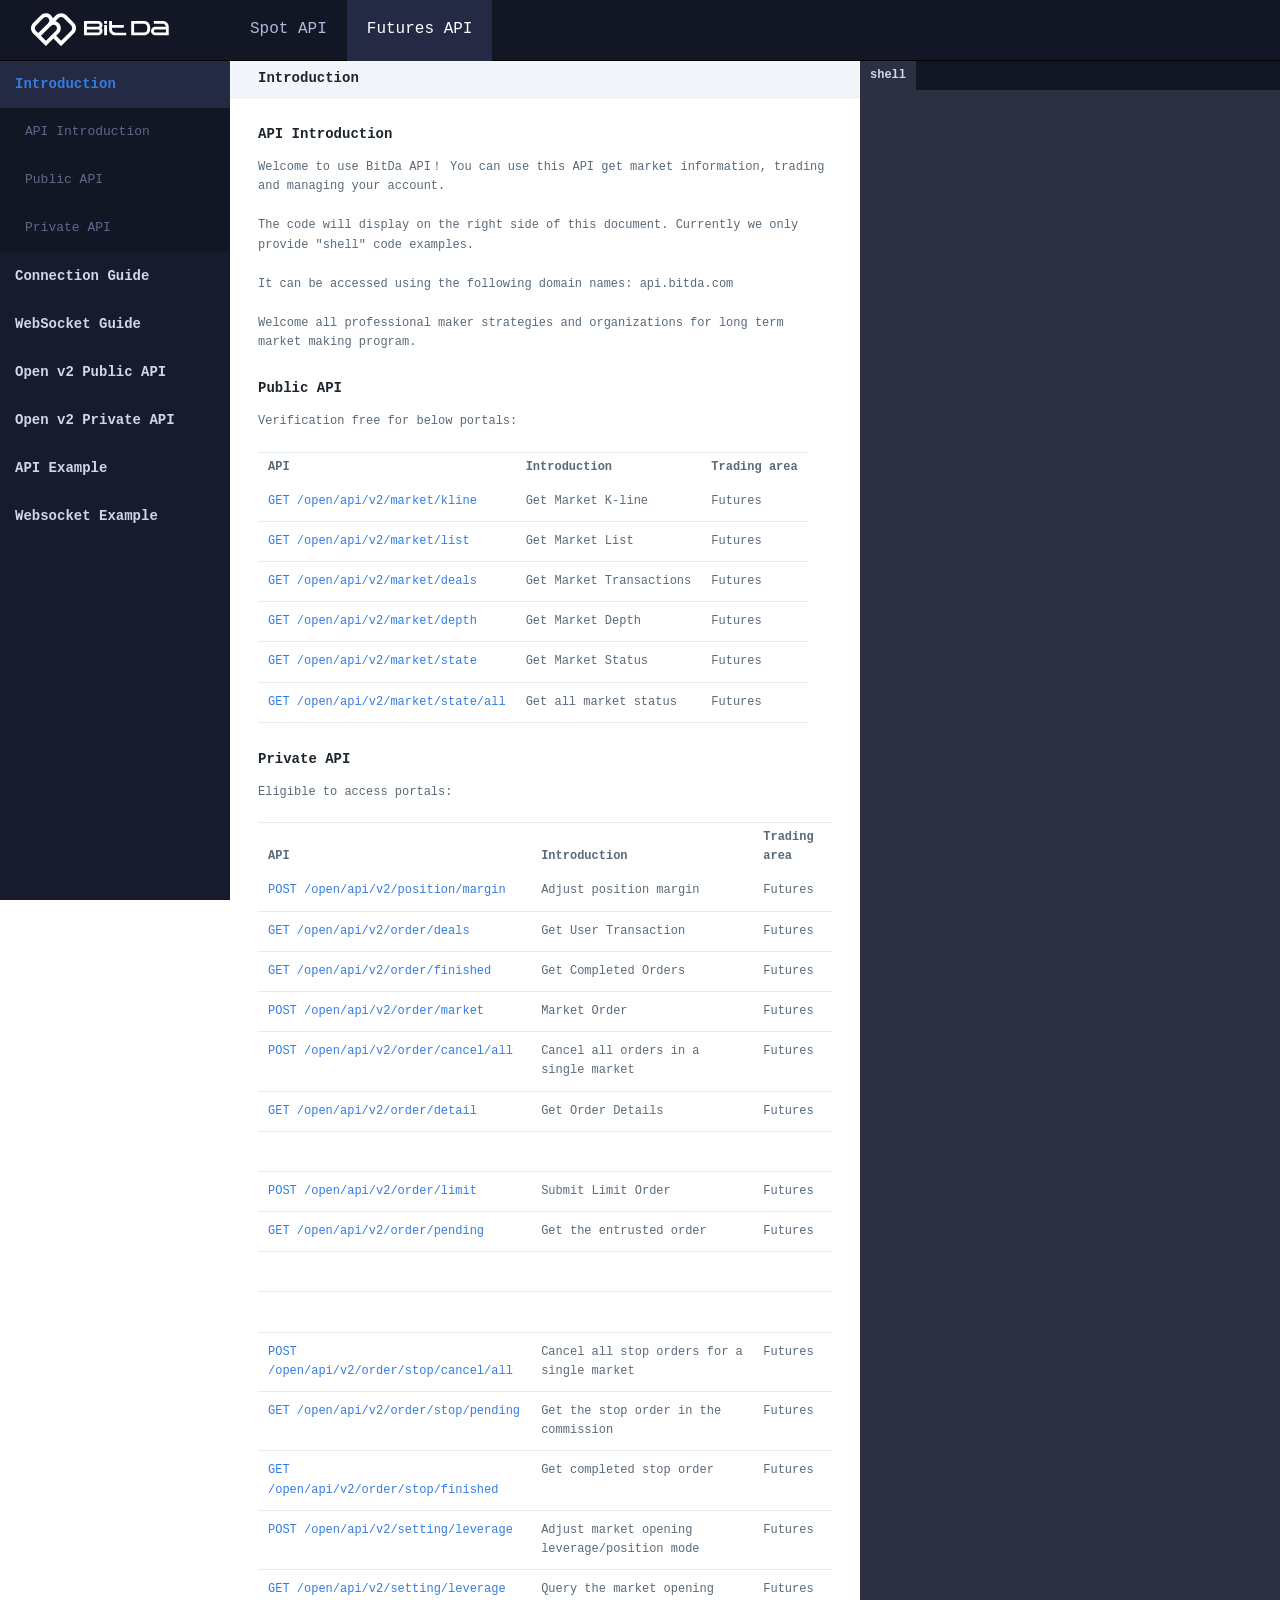
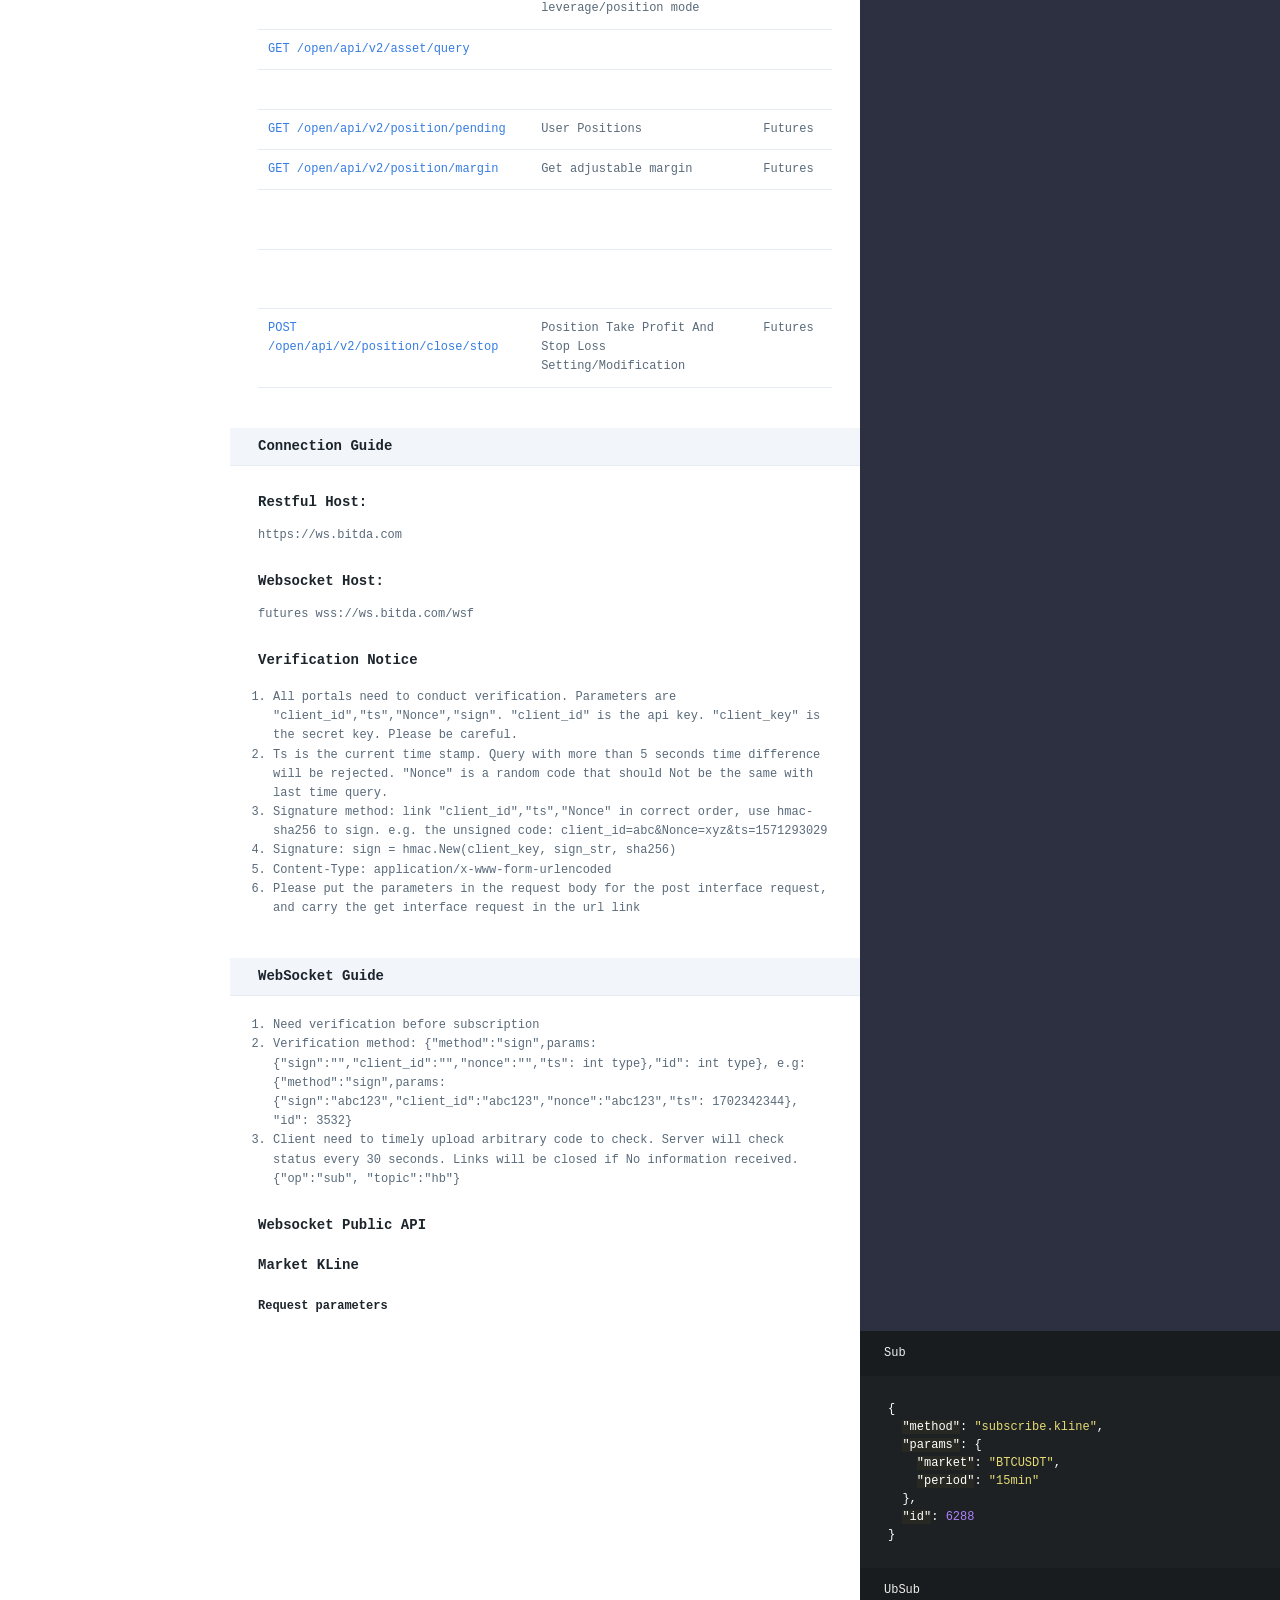
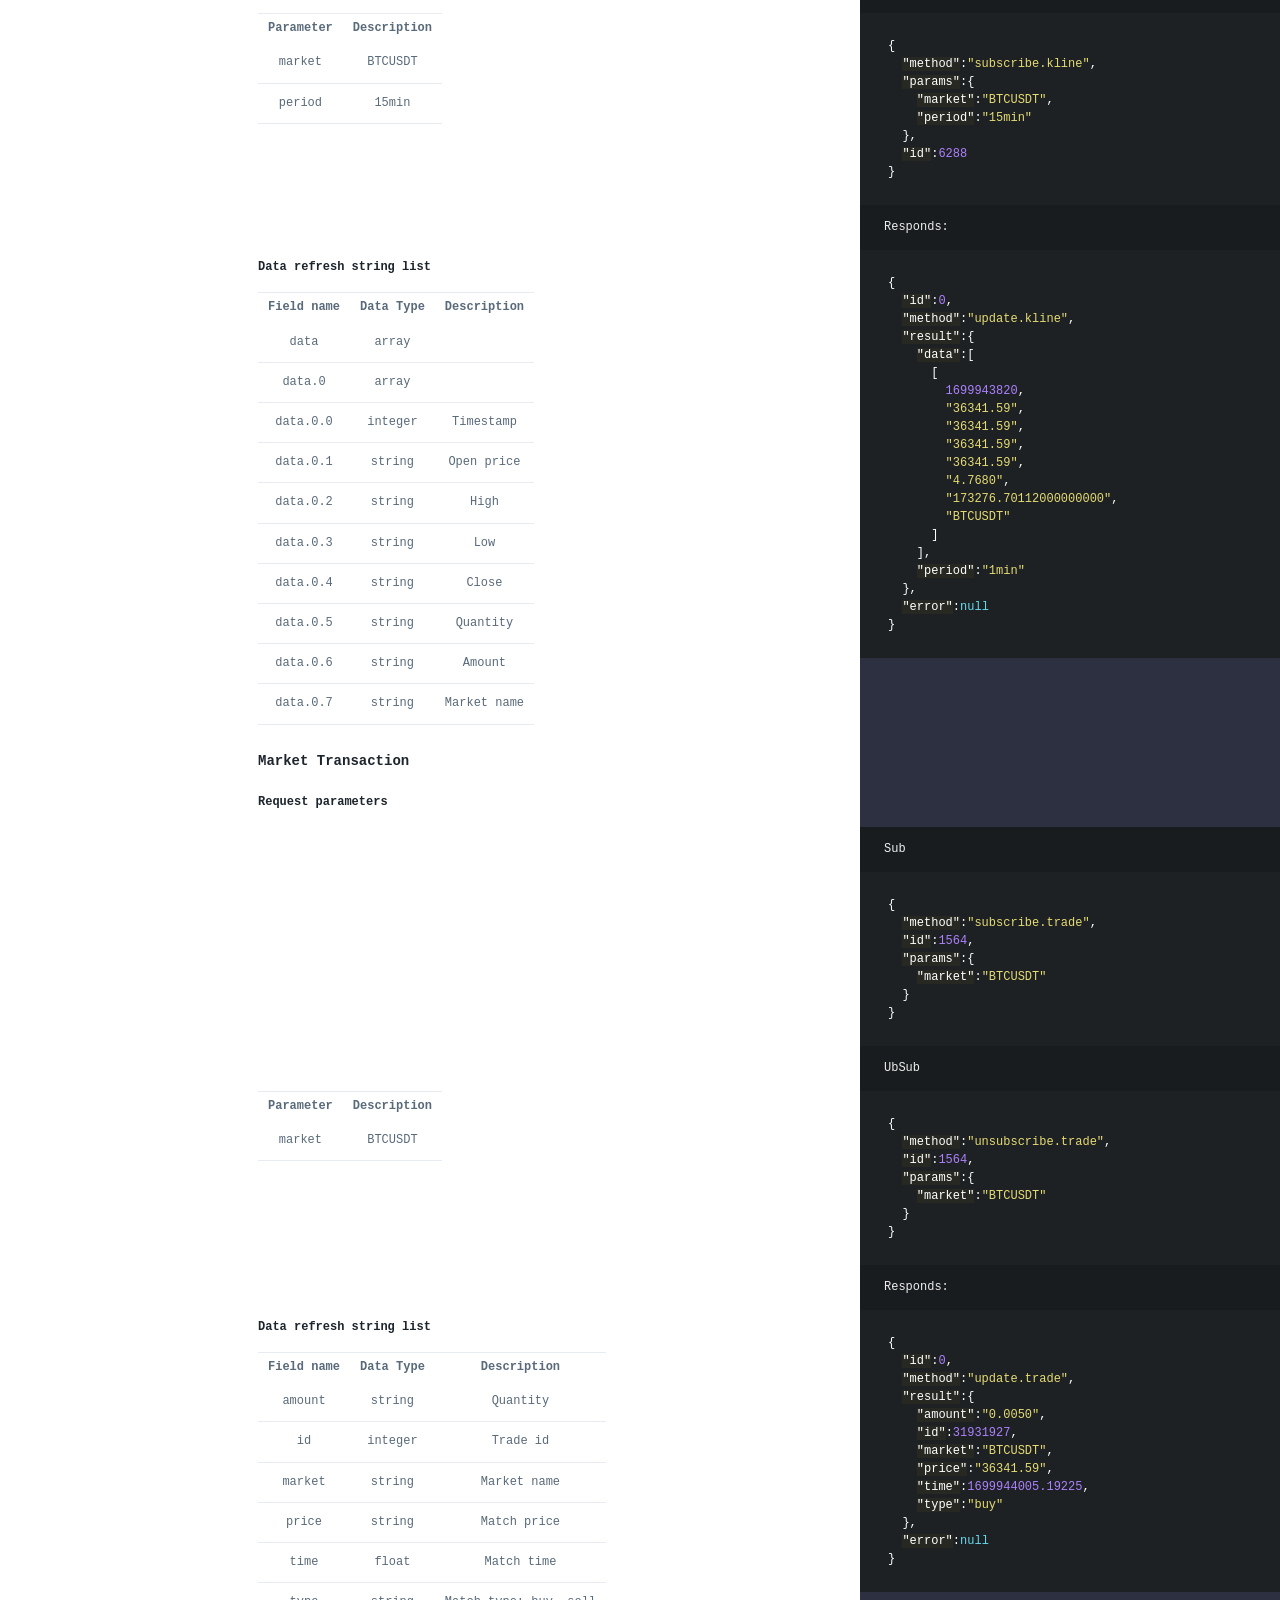
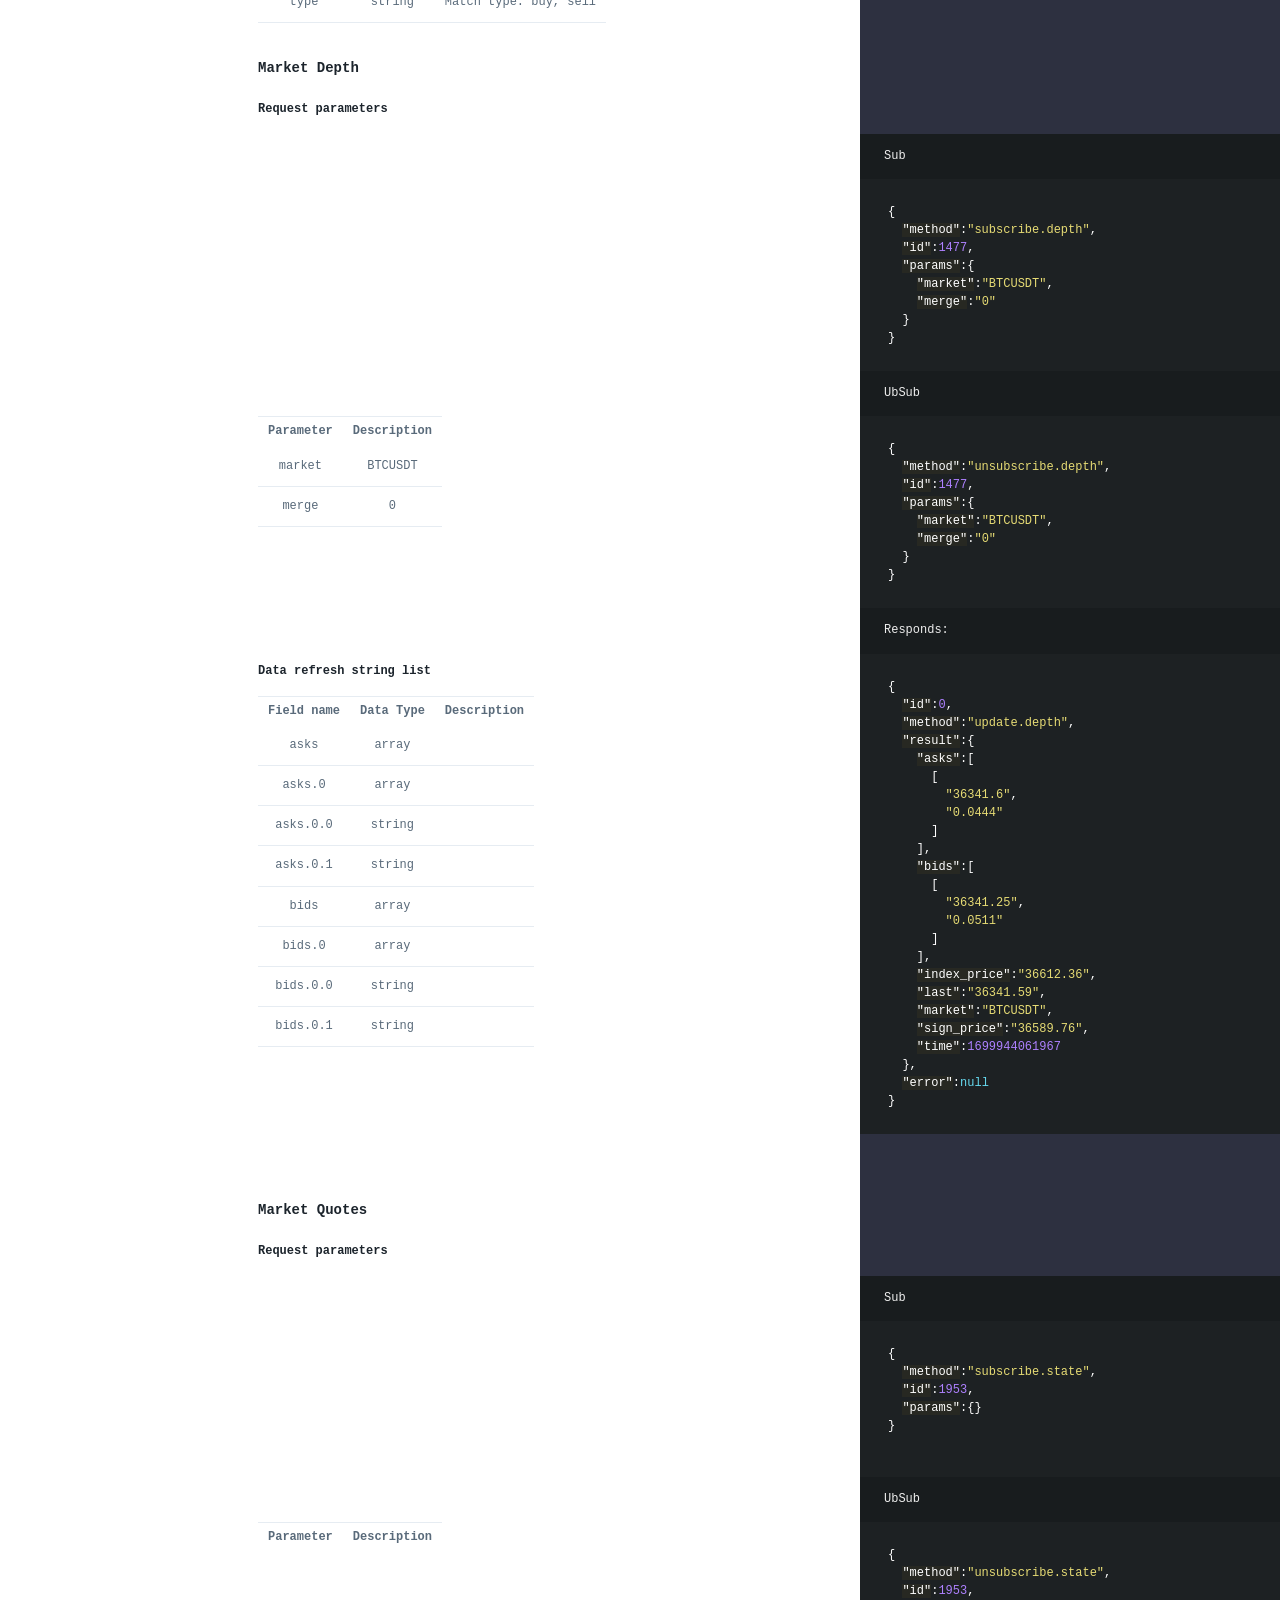
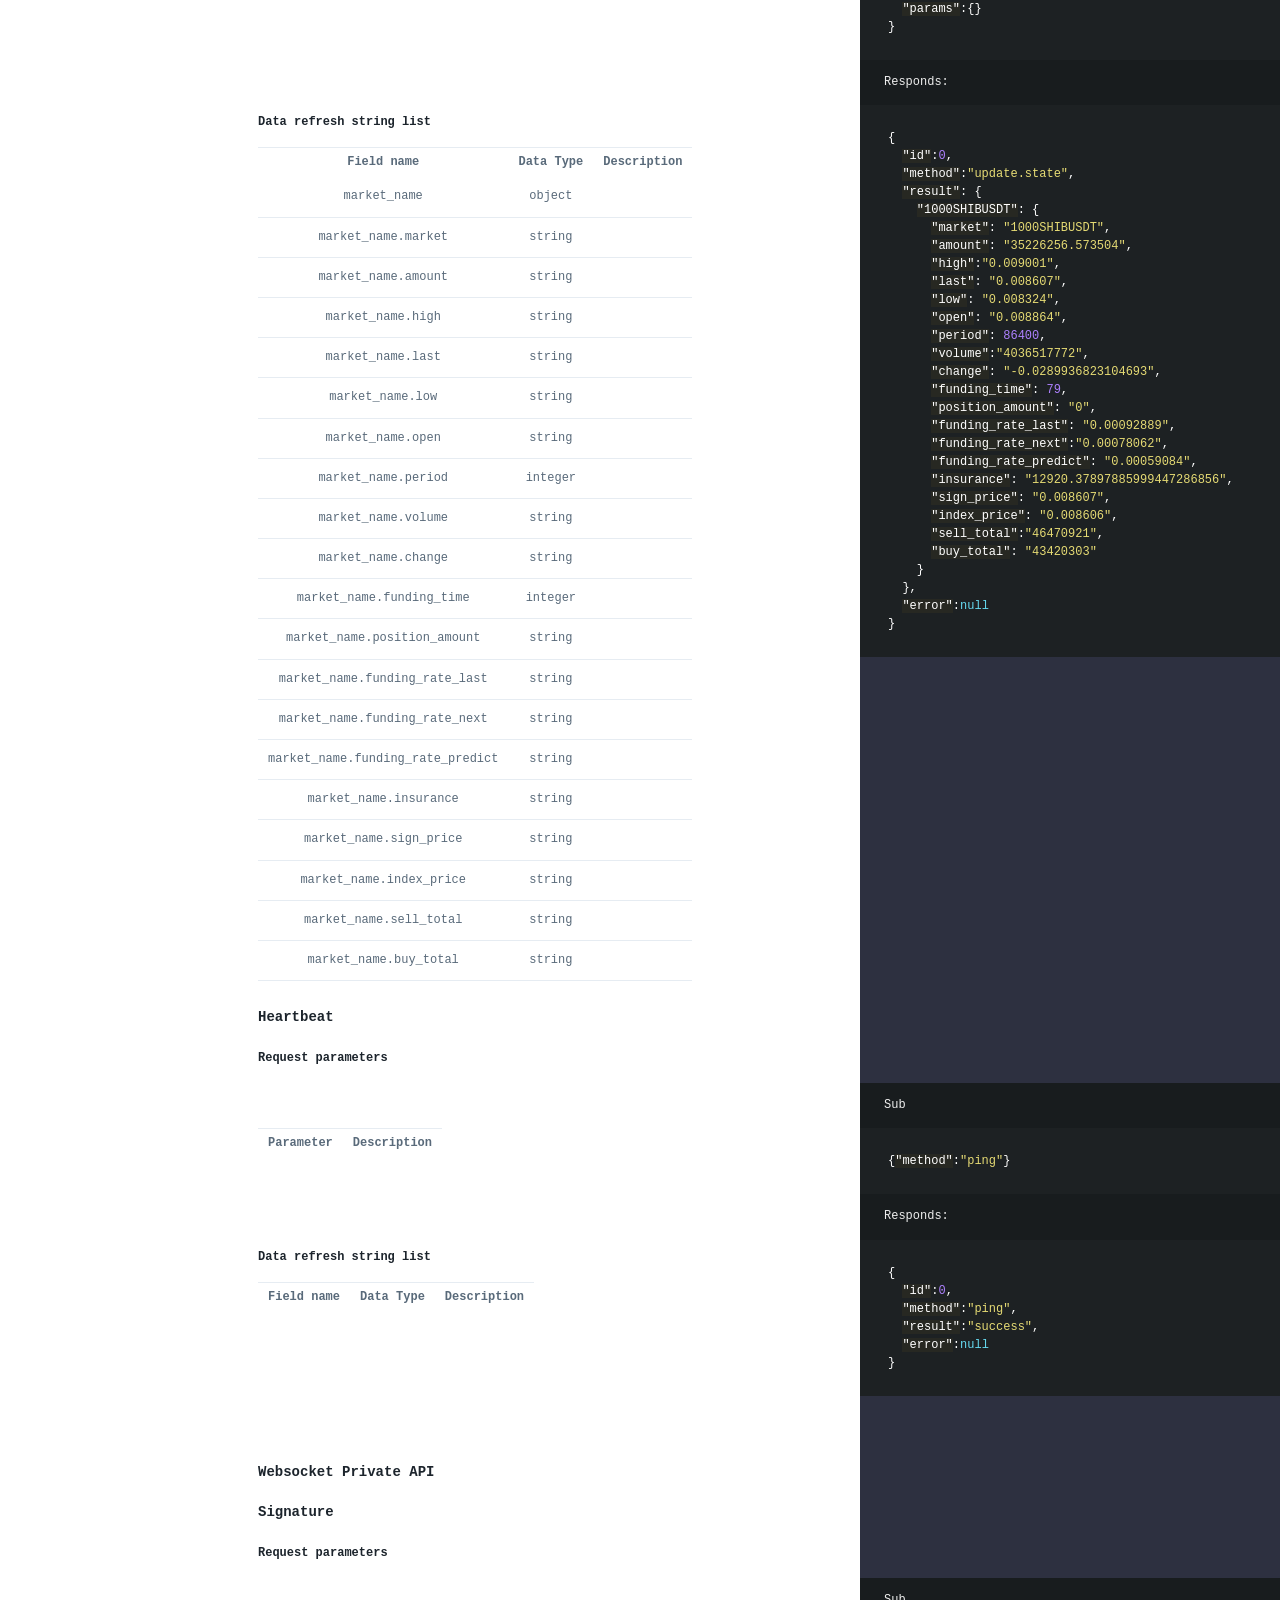
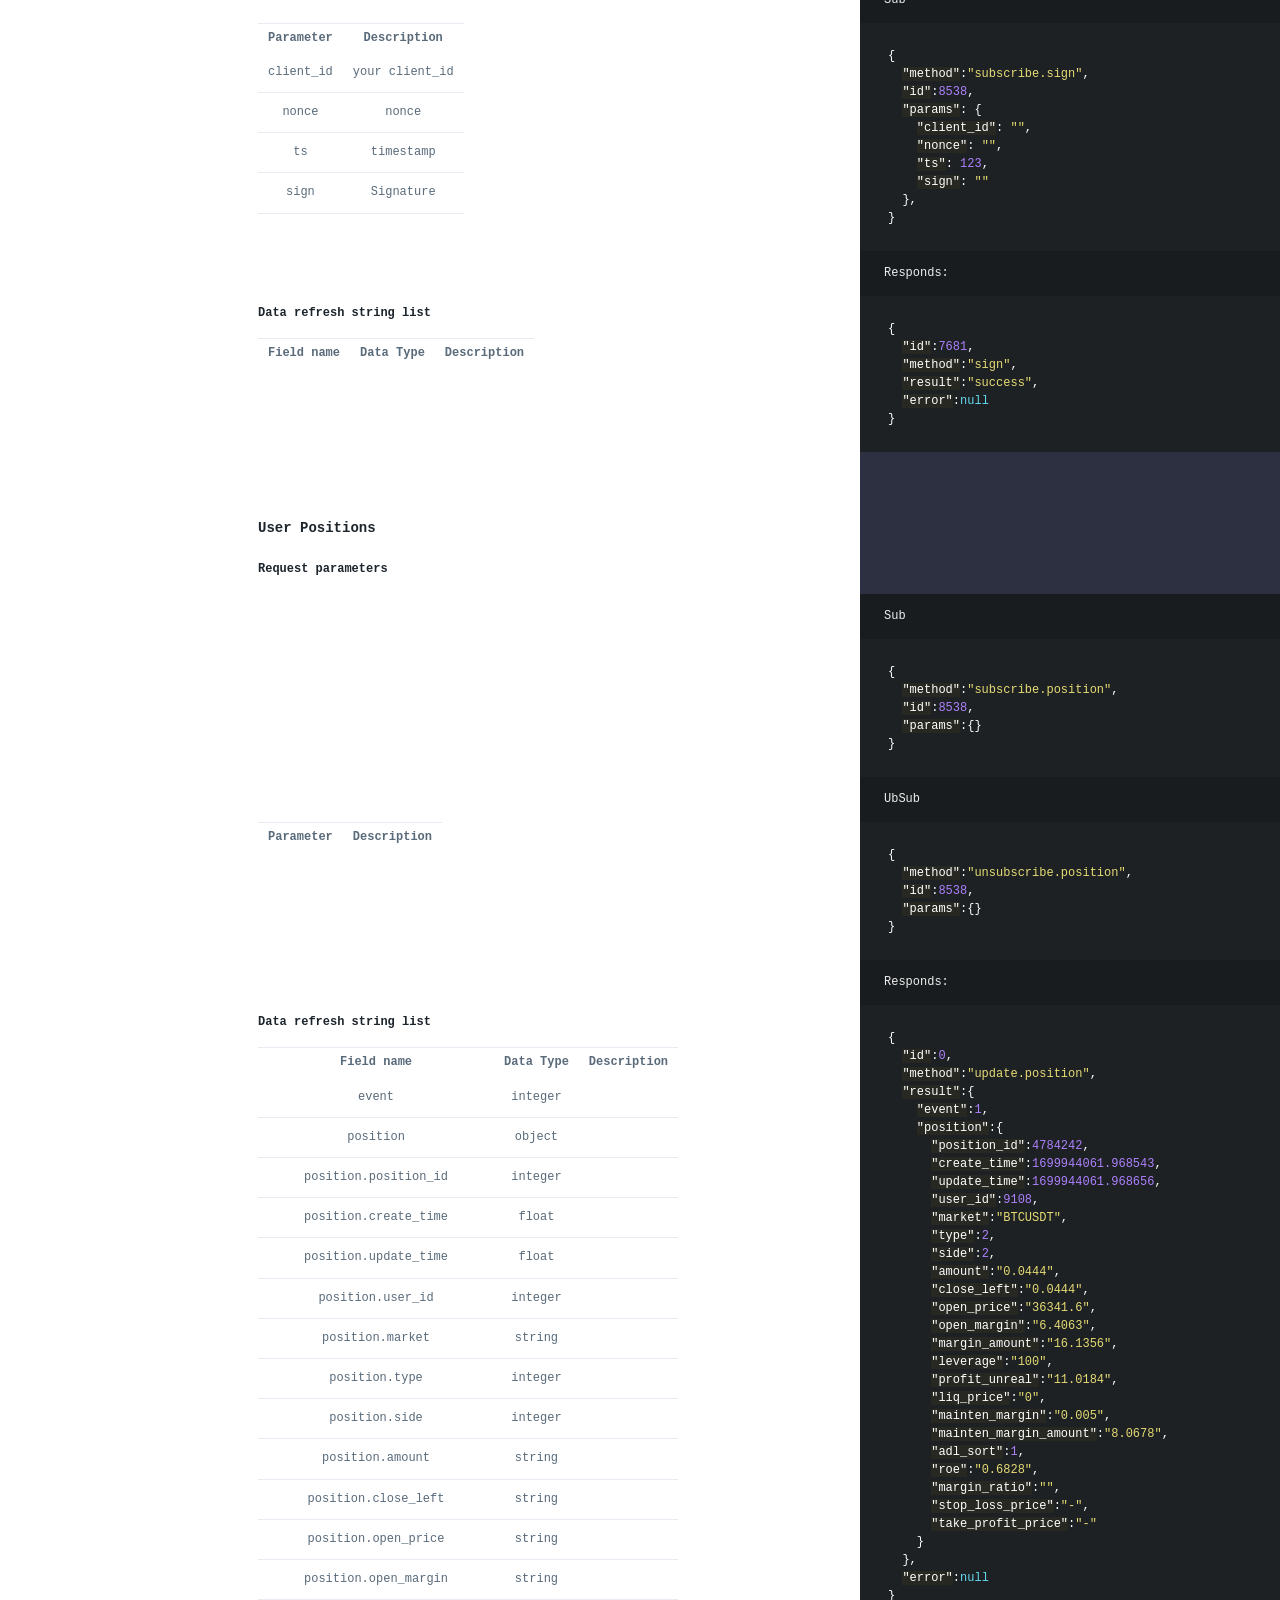
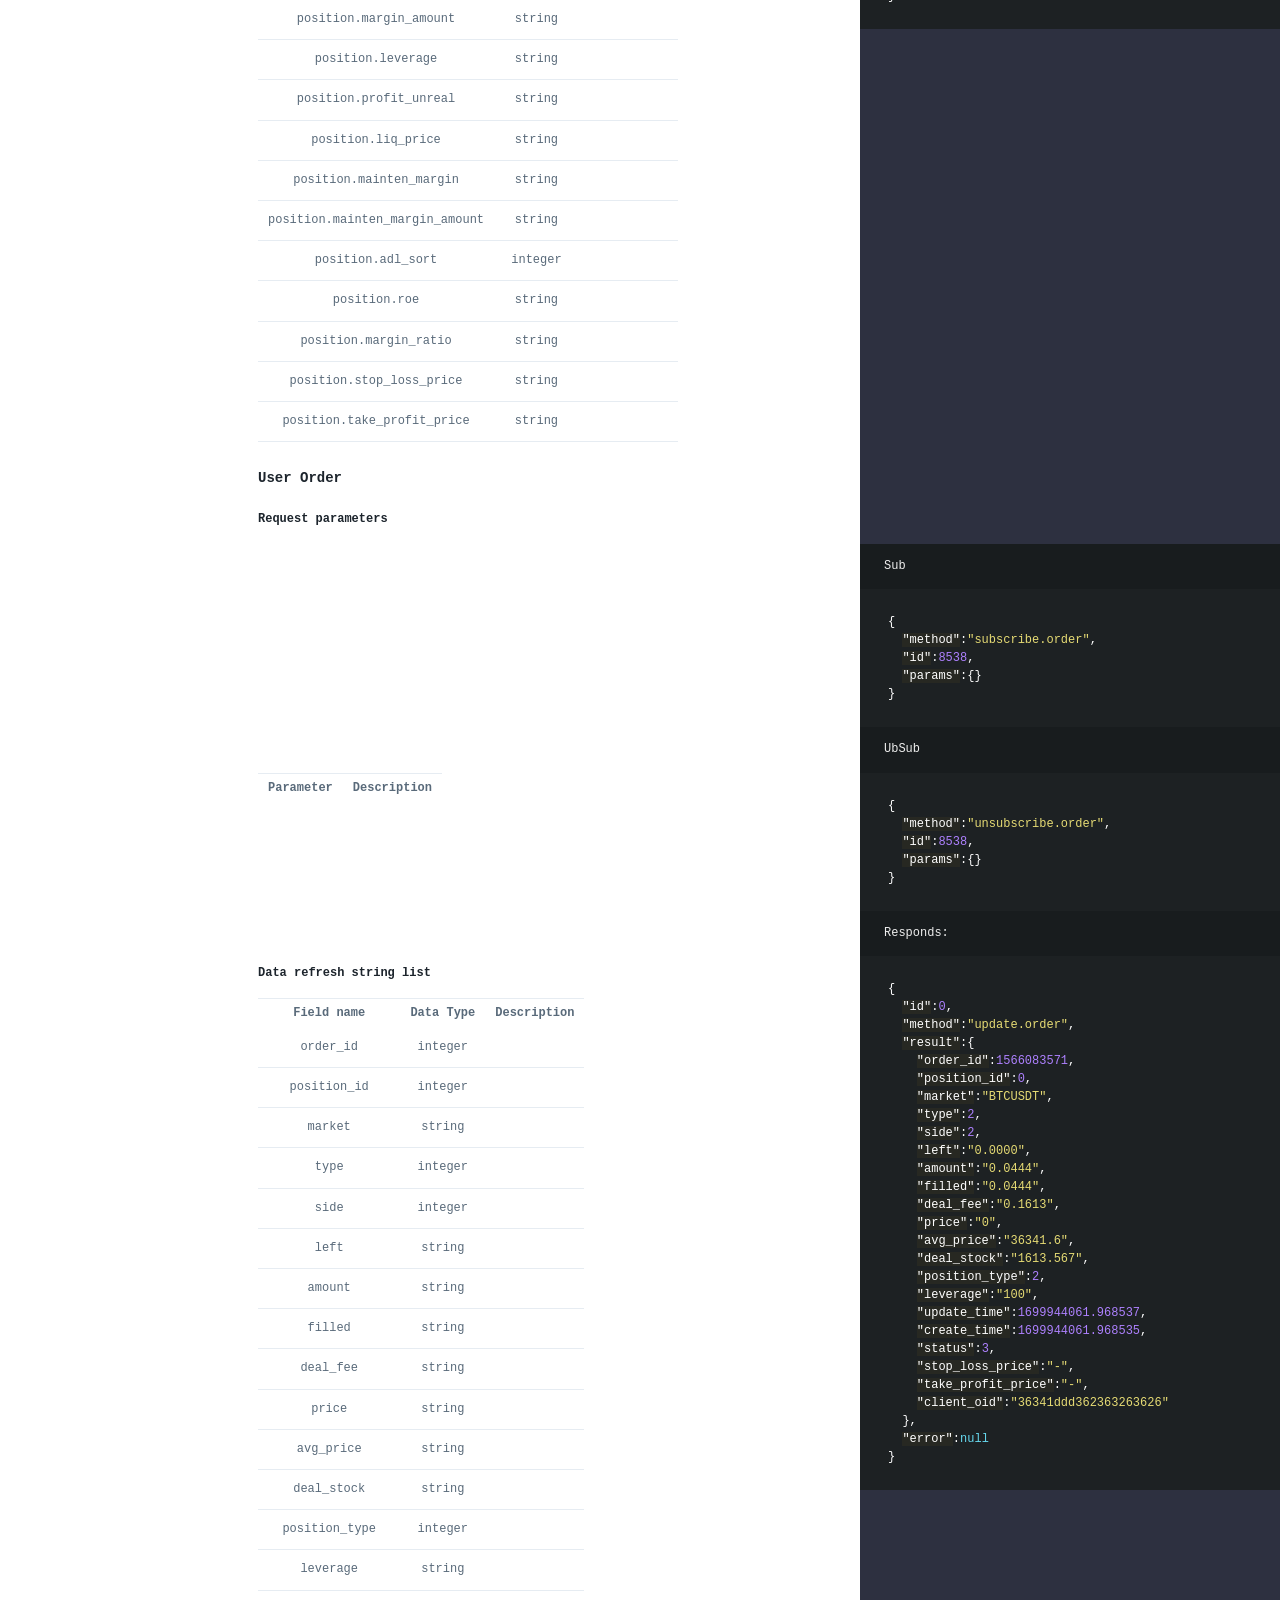
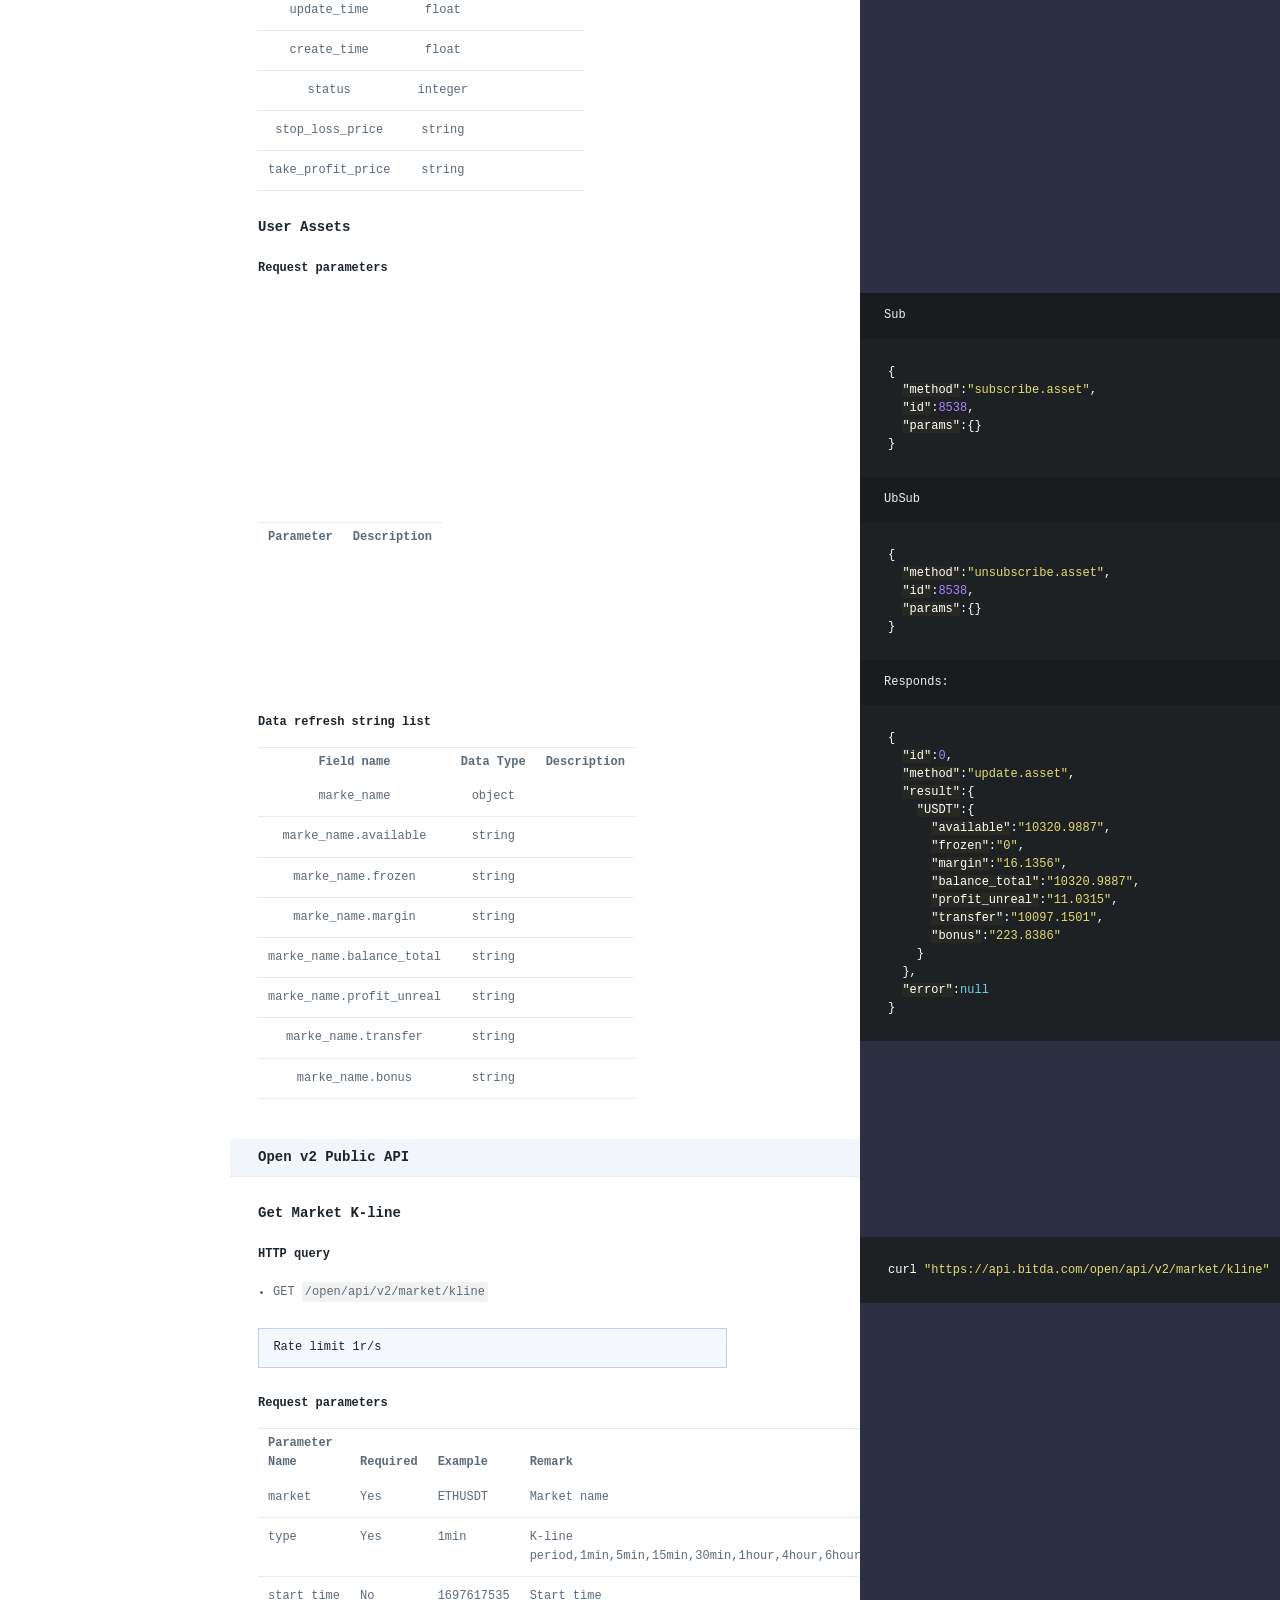
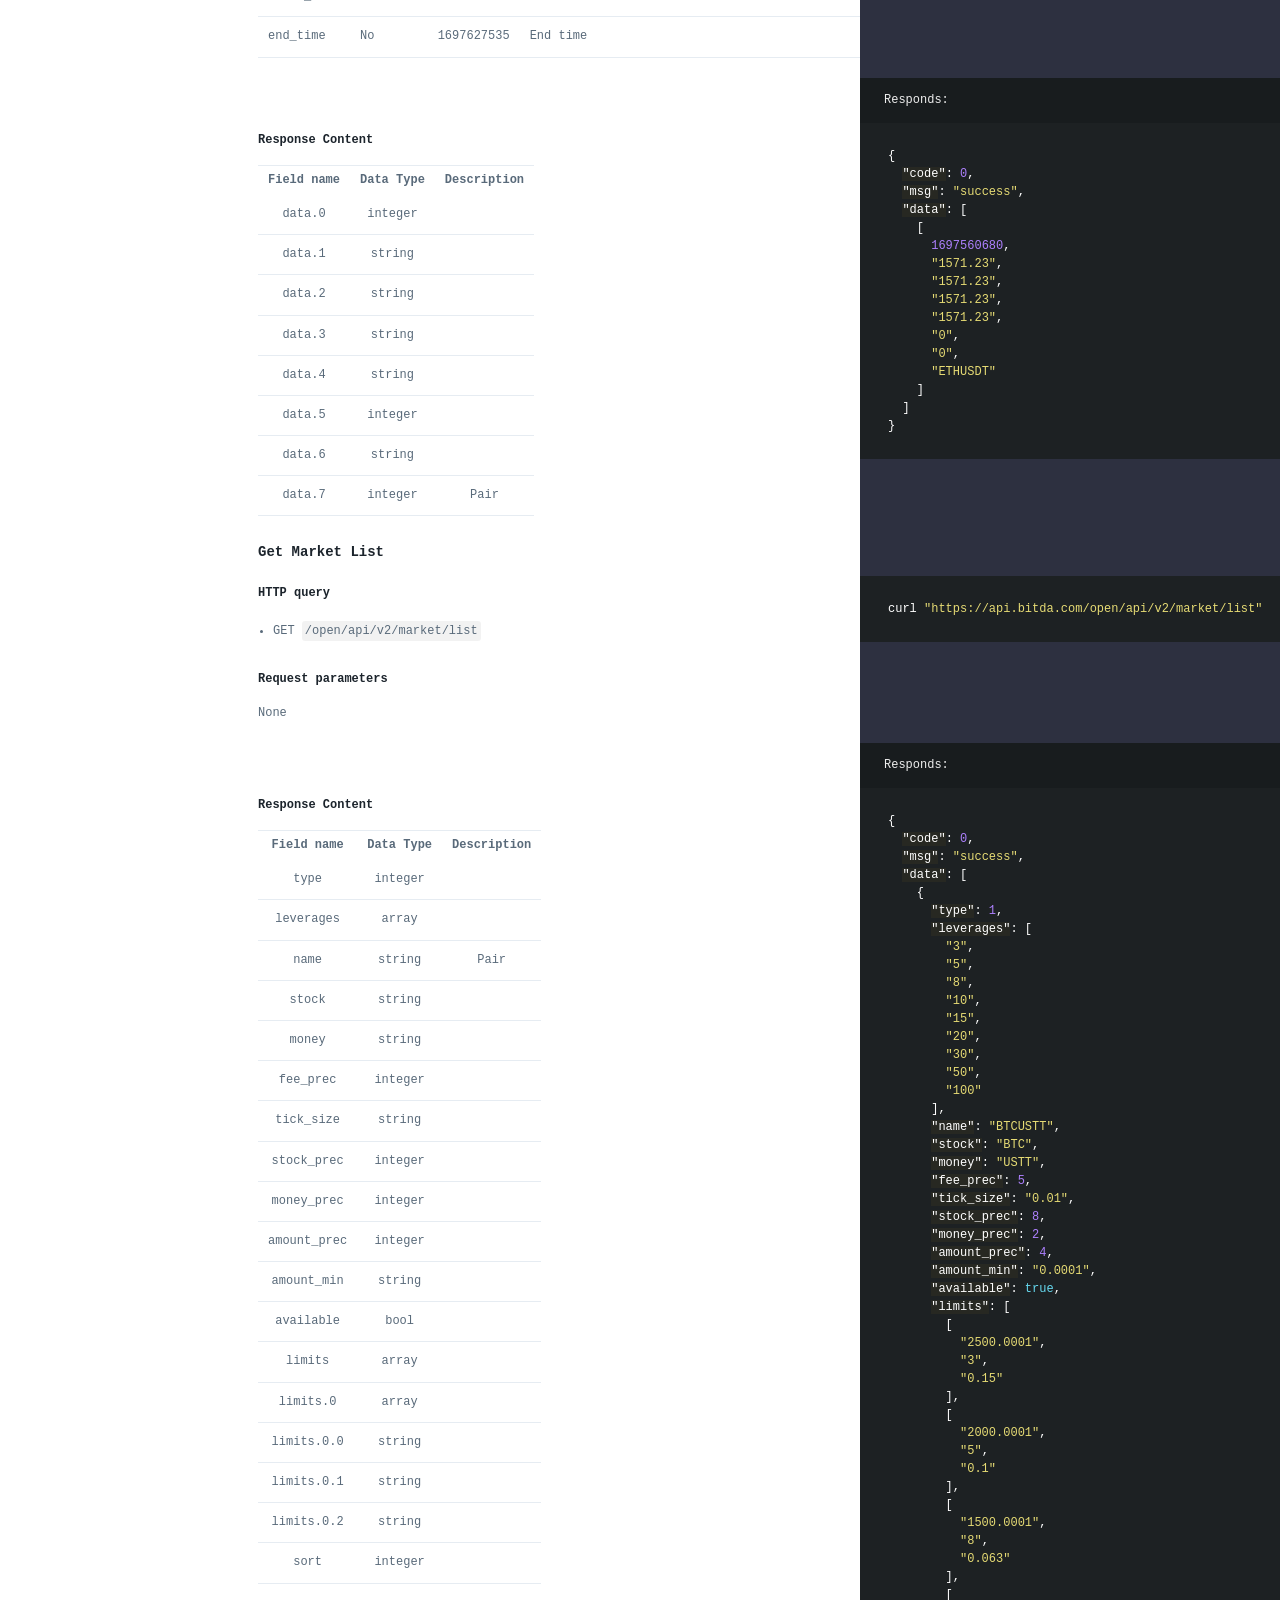
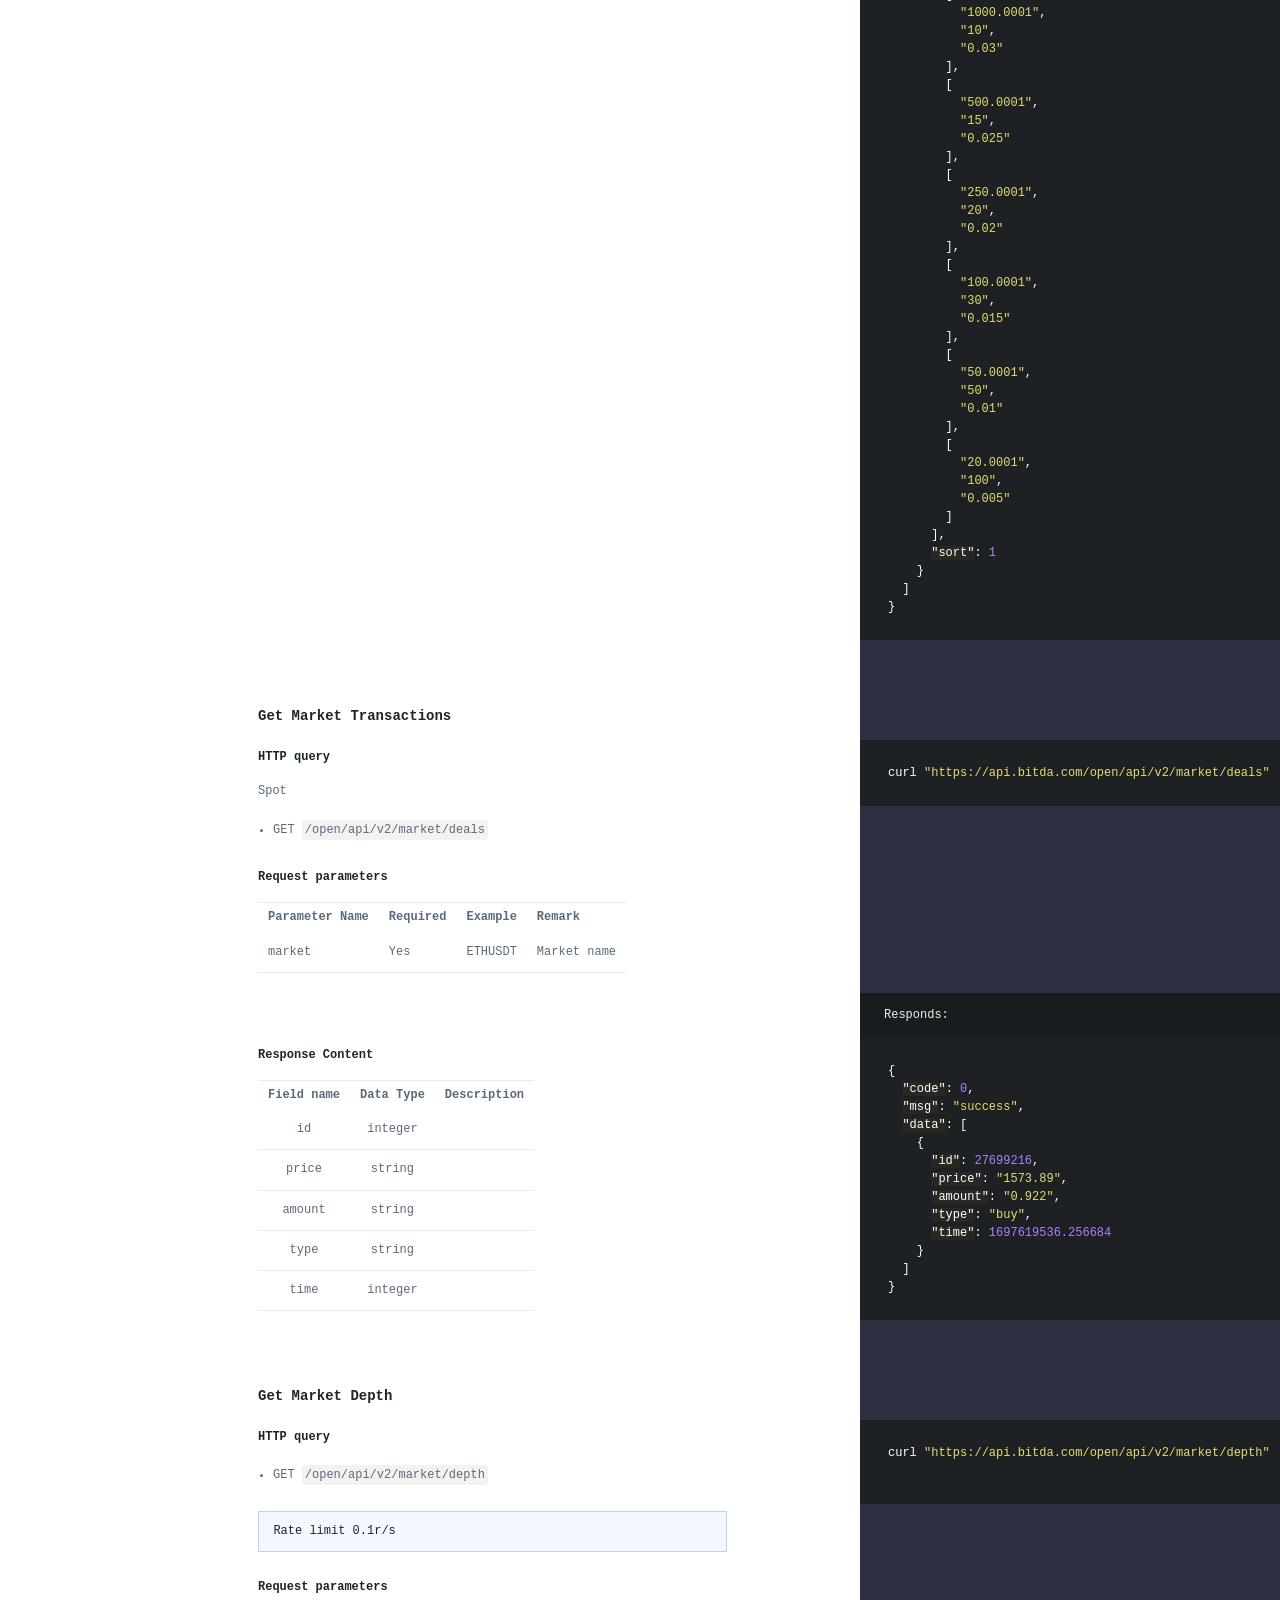
==== commit cf31faa9: "publish: update generated from commit 3de0a008612f14b5894d96568f0ce49e63f6645e" ====
--- a/futures/v1/en/index.html
+++ b/futures/v1/en/index.html
@@ -222,7 +222,7 @@
     <header>
       <div class="flex_box">
         <a href="https://www.bitda.com">
-          <img src="images/logo-412170ab.svg" class="logo" alt="" />
+          <img src="images/logo-4042ab18.svg" class="logo" alt="" />
         </a>
         <div class="nav_box">
           <span class="nav_cell nav_tab">
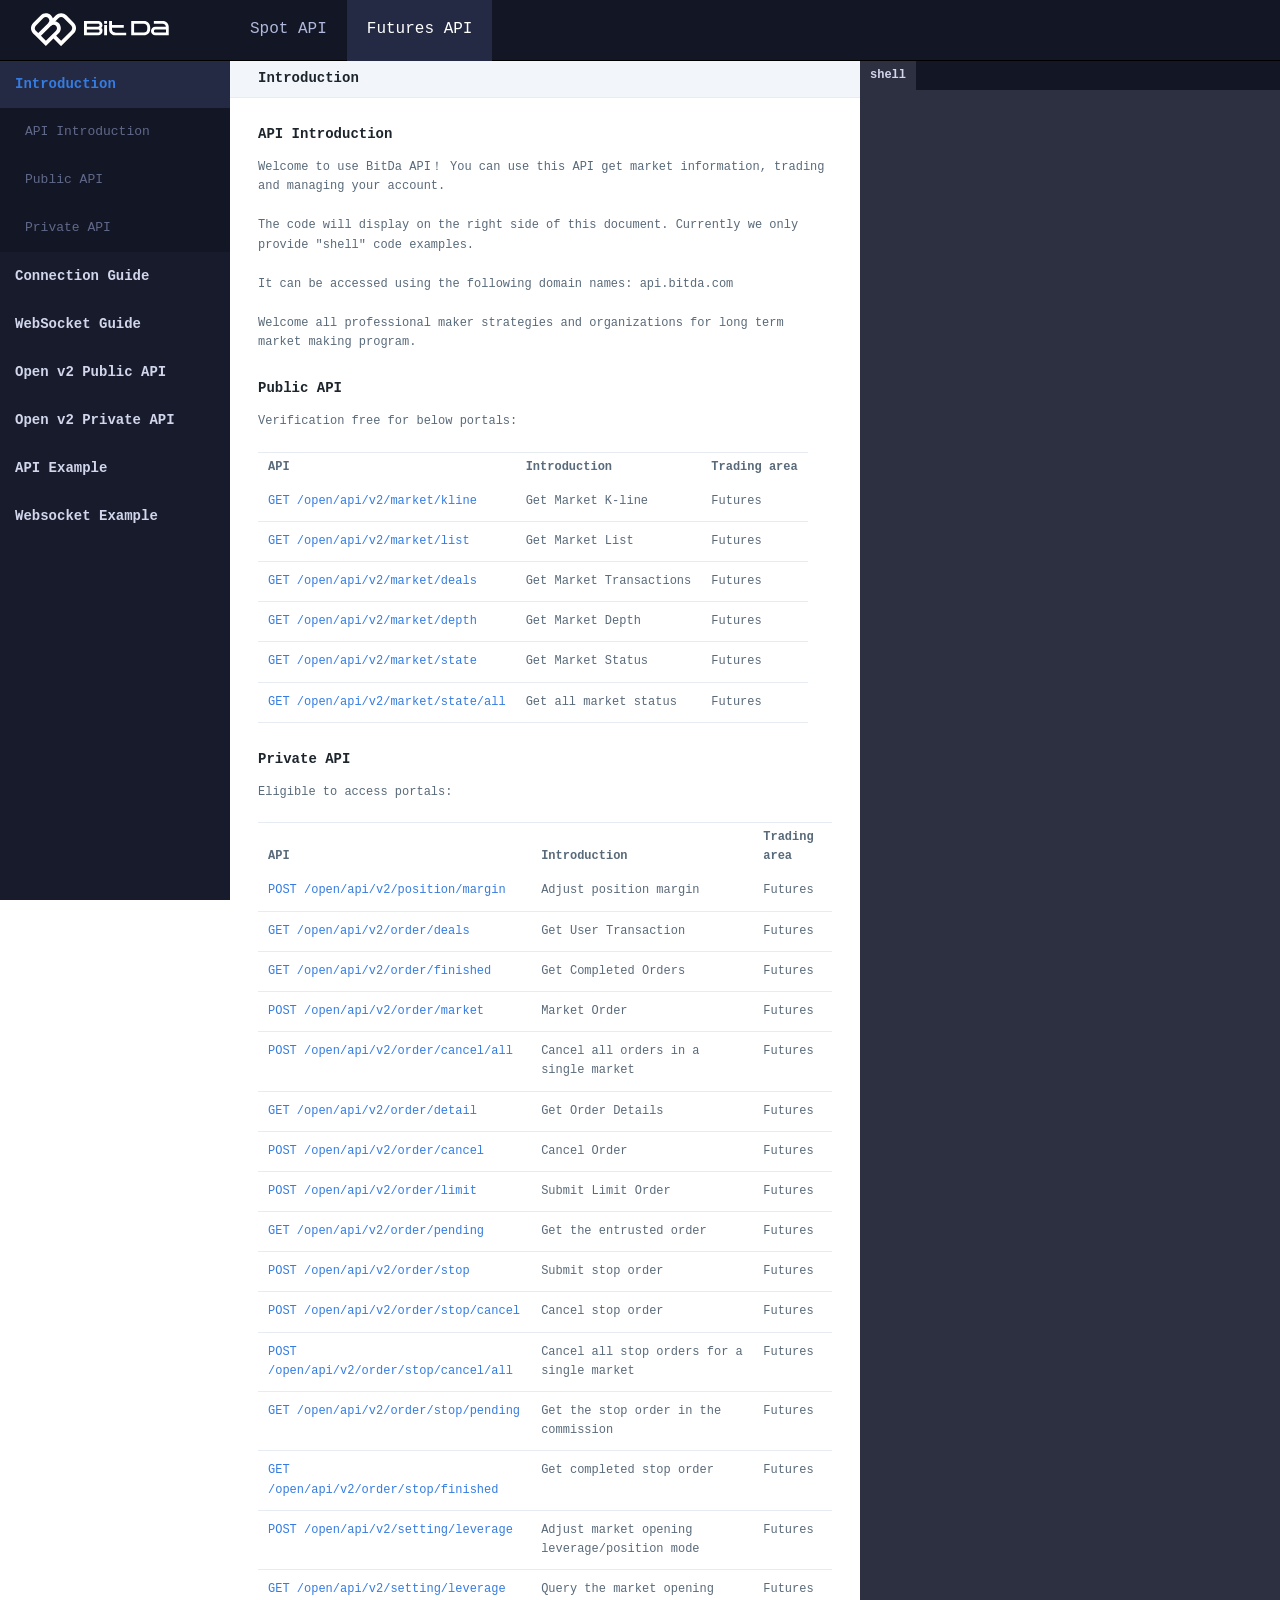
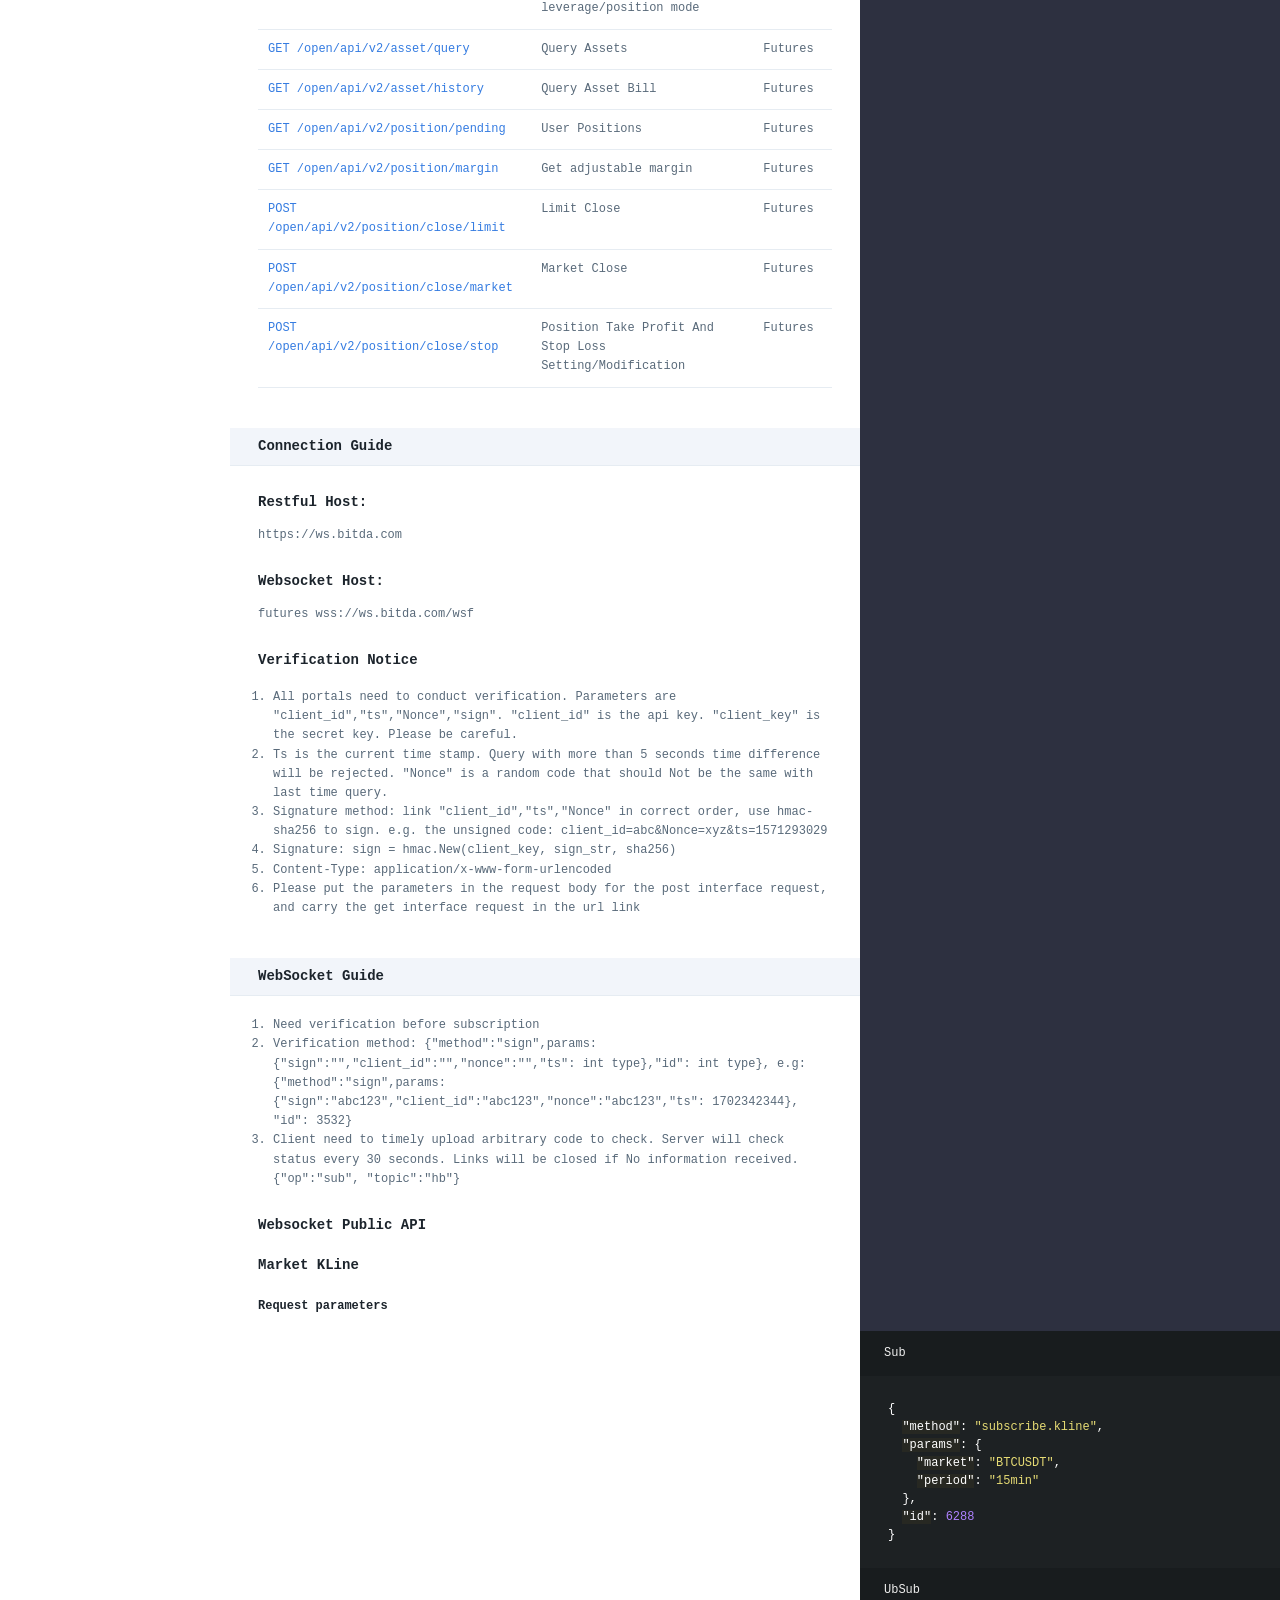
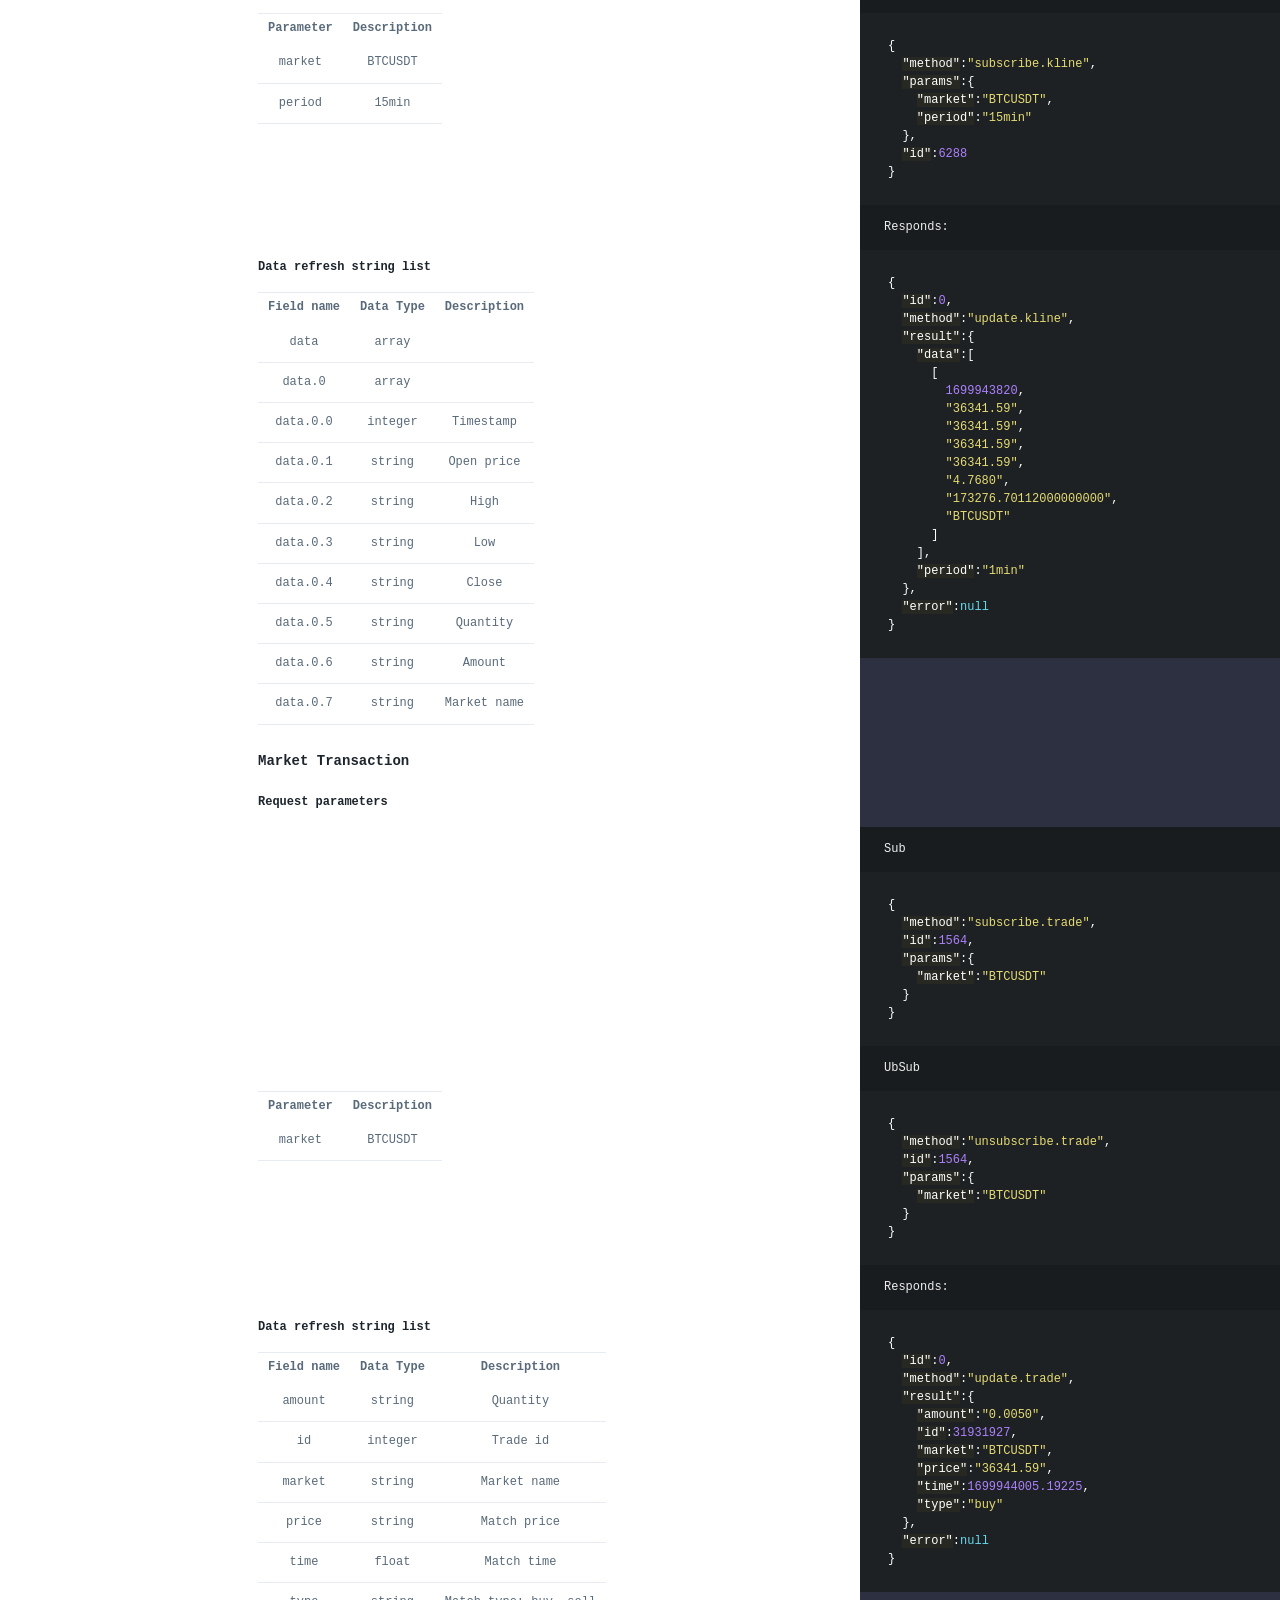
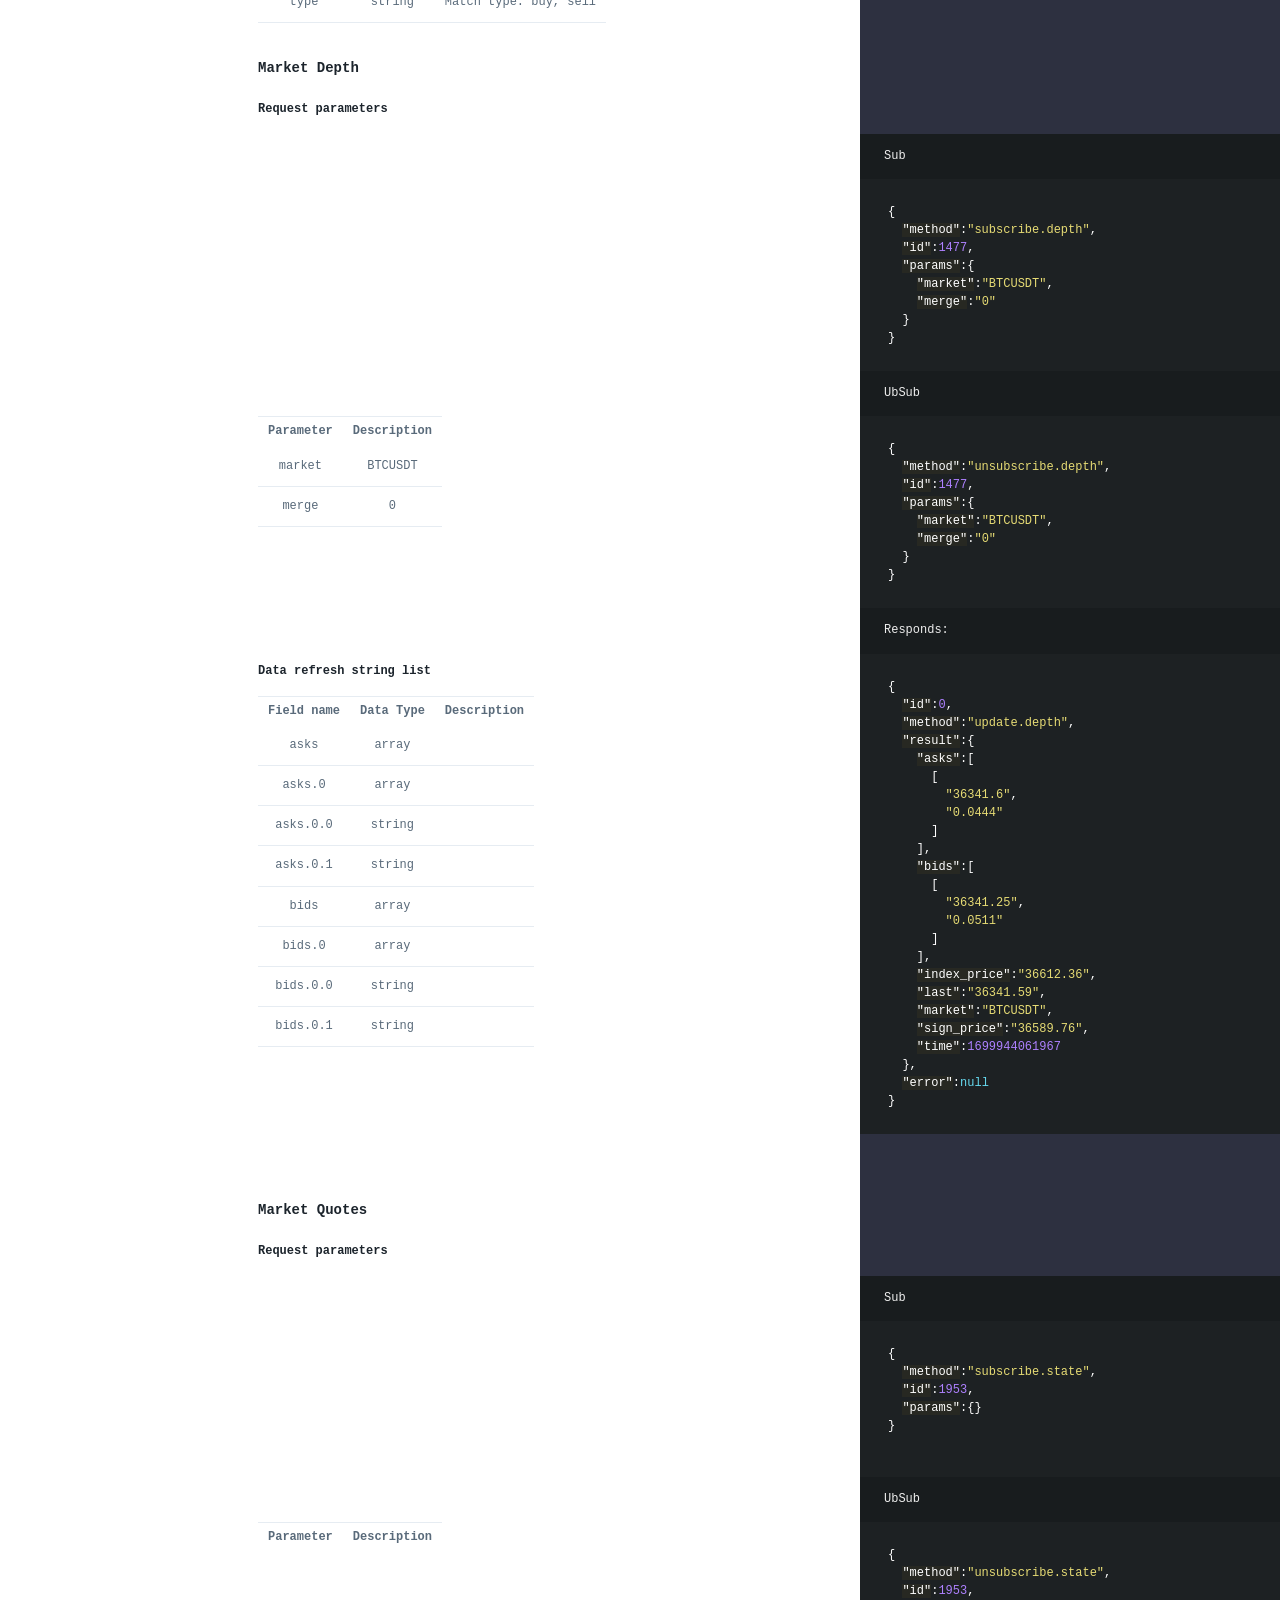
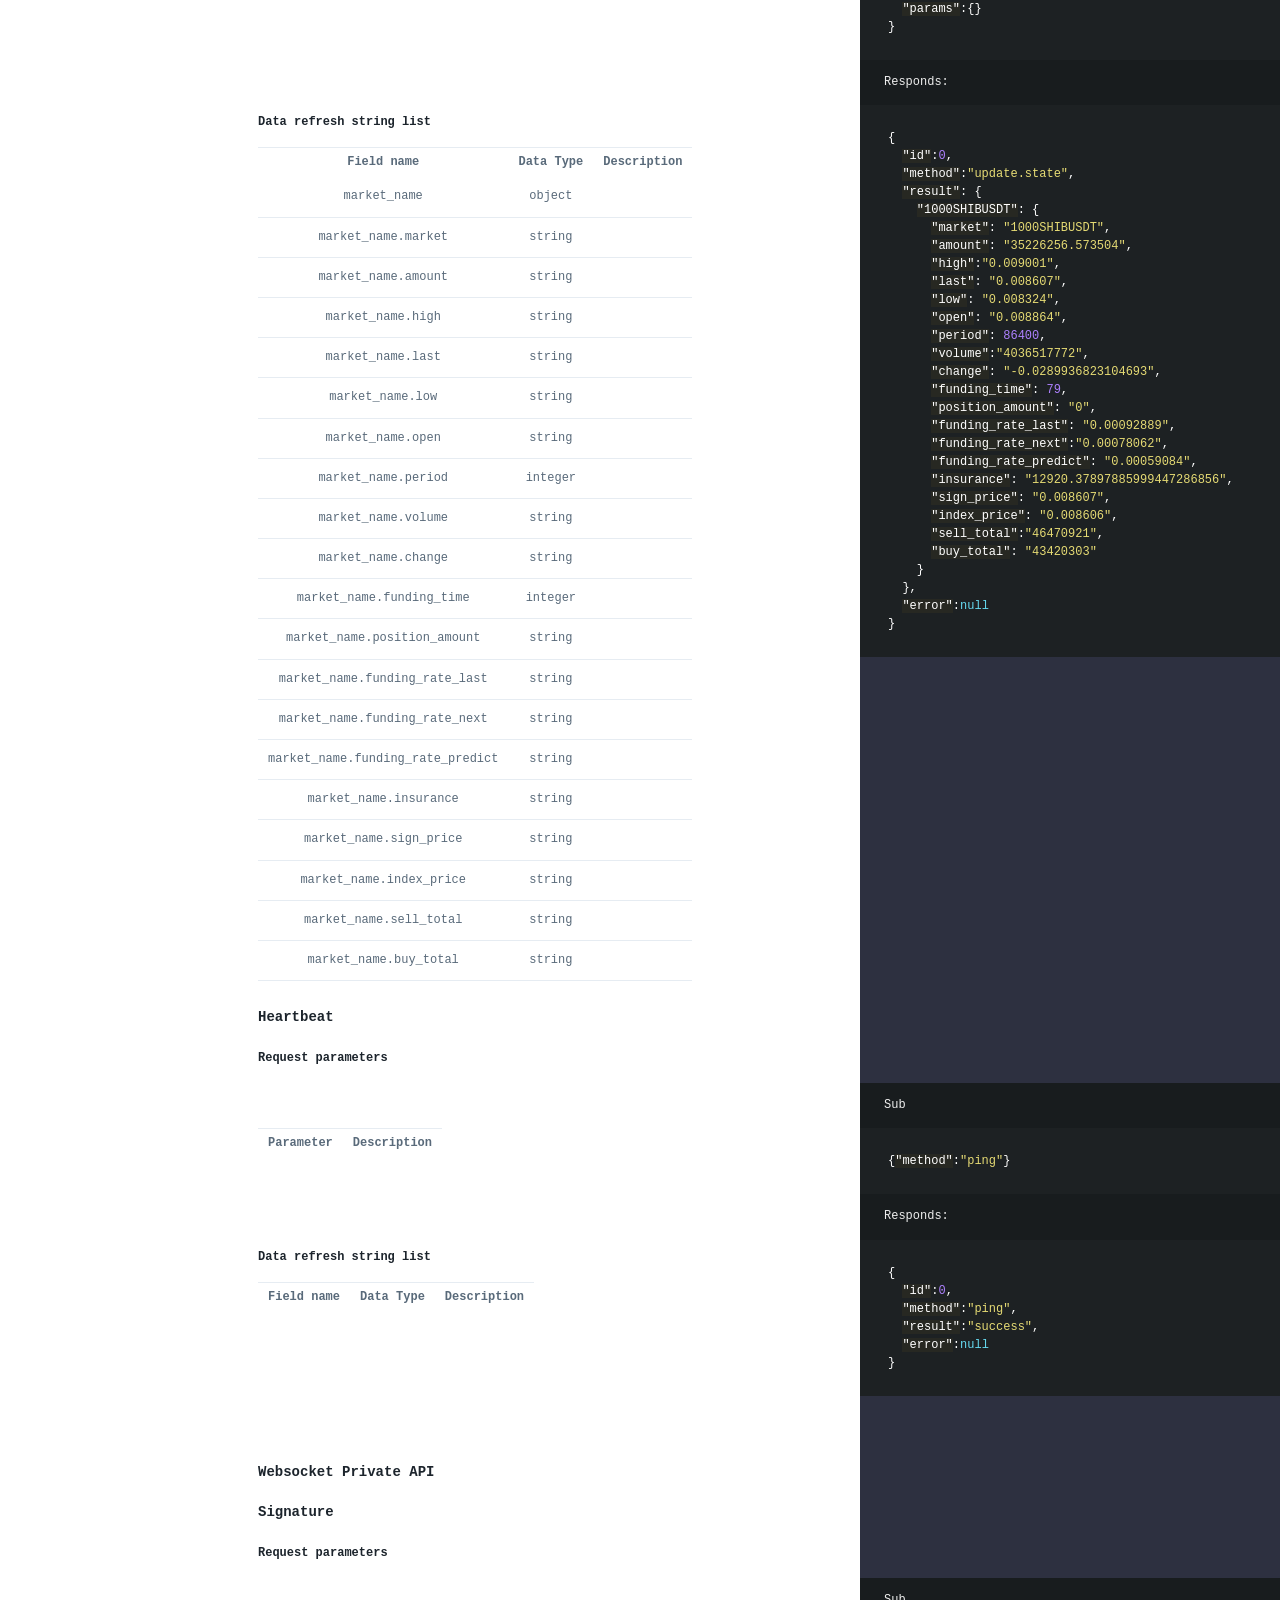
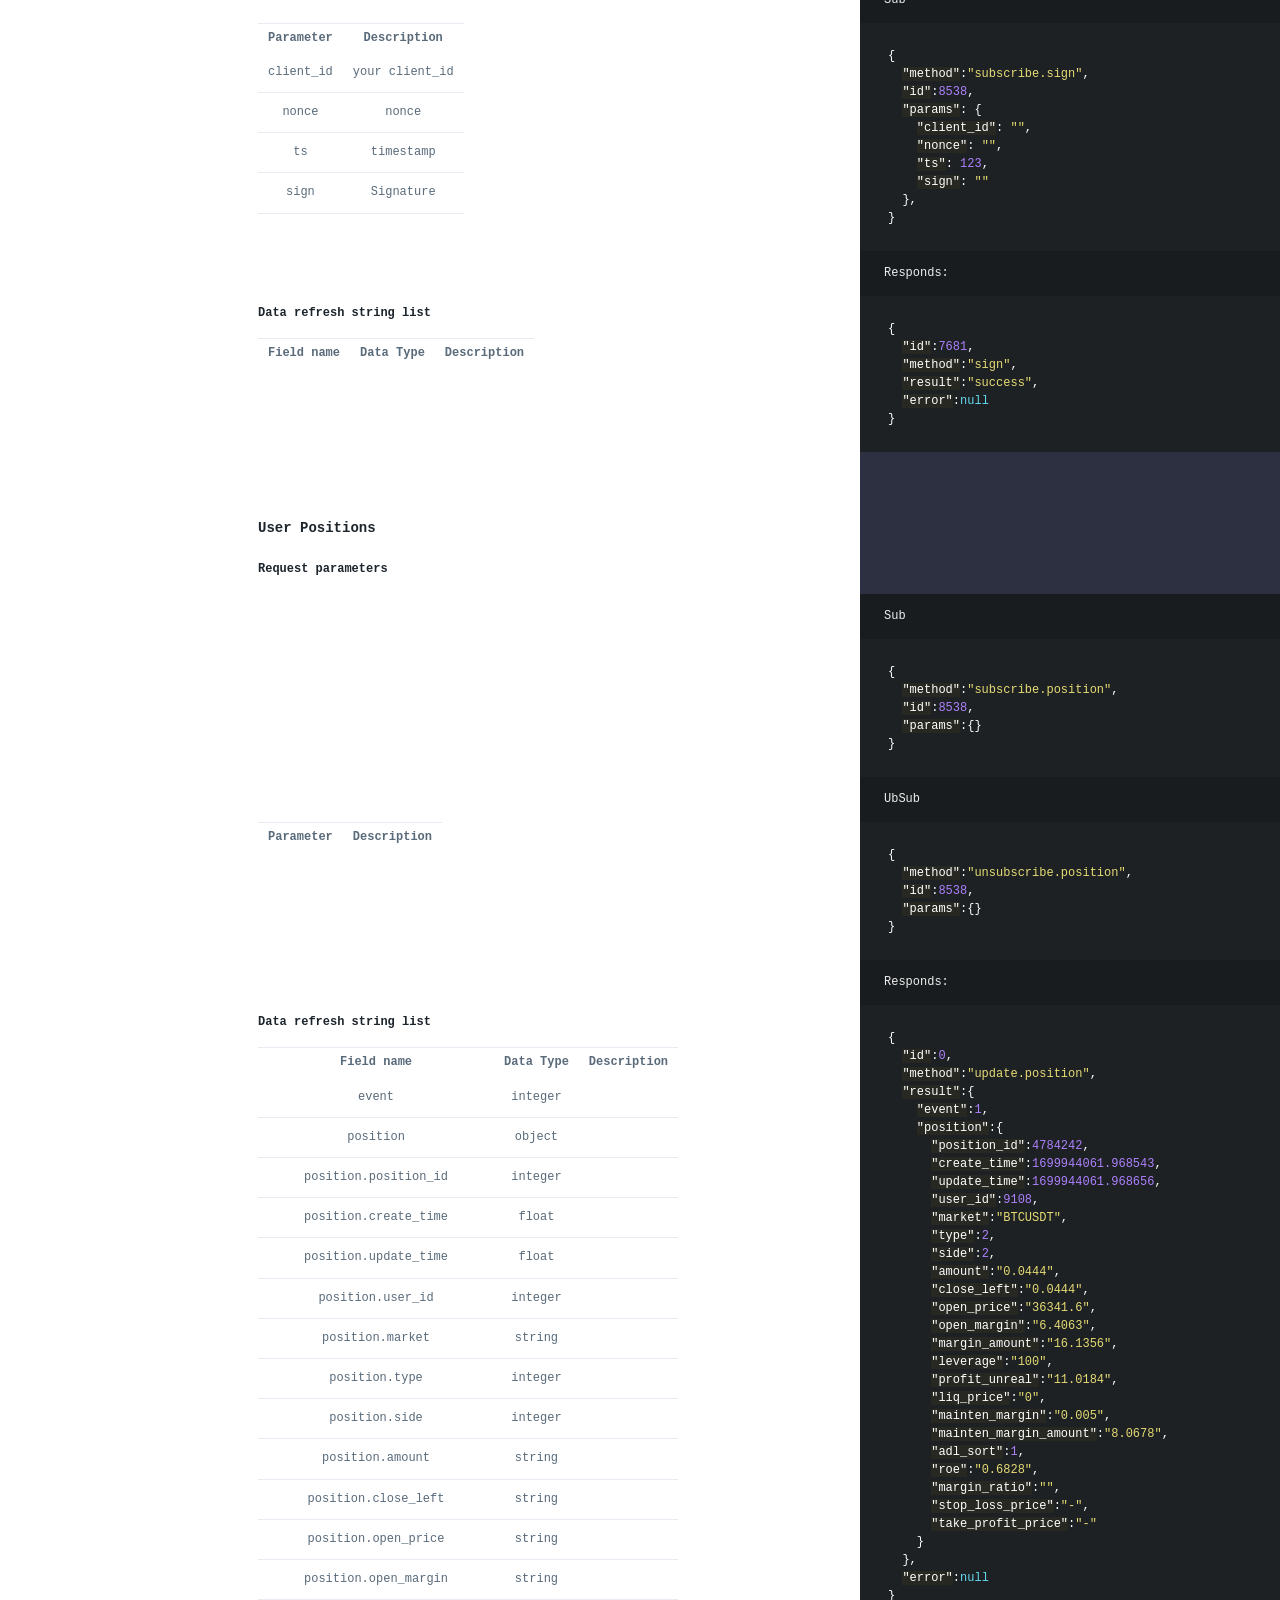
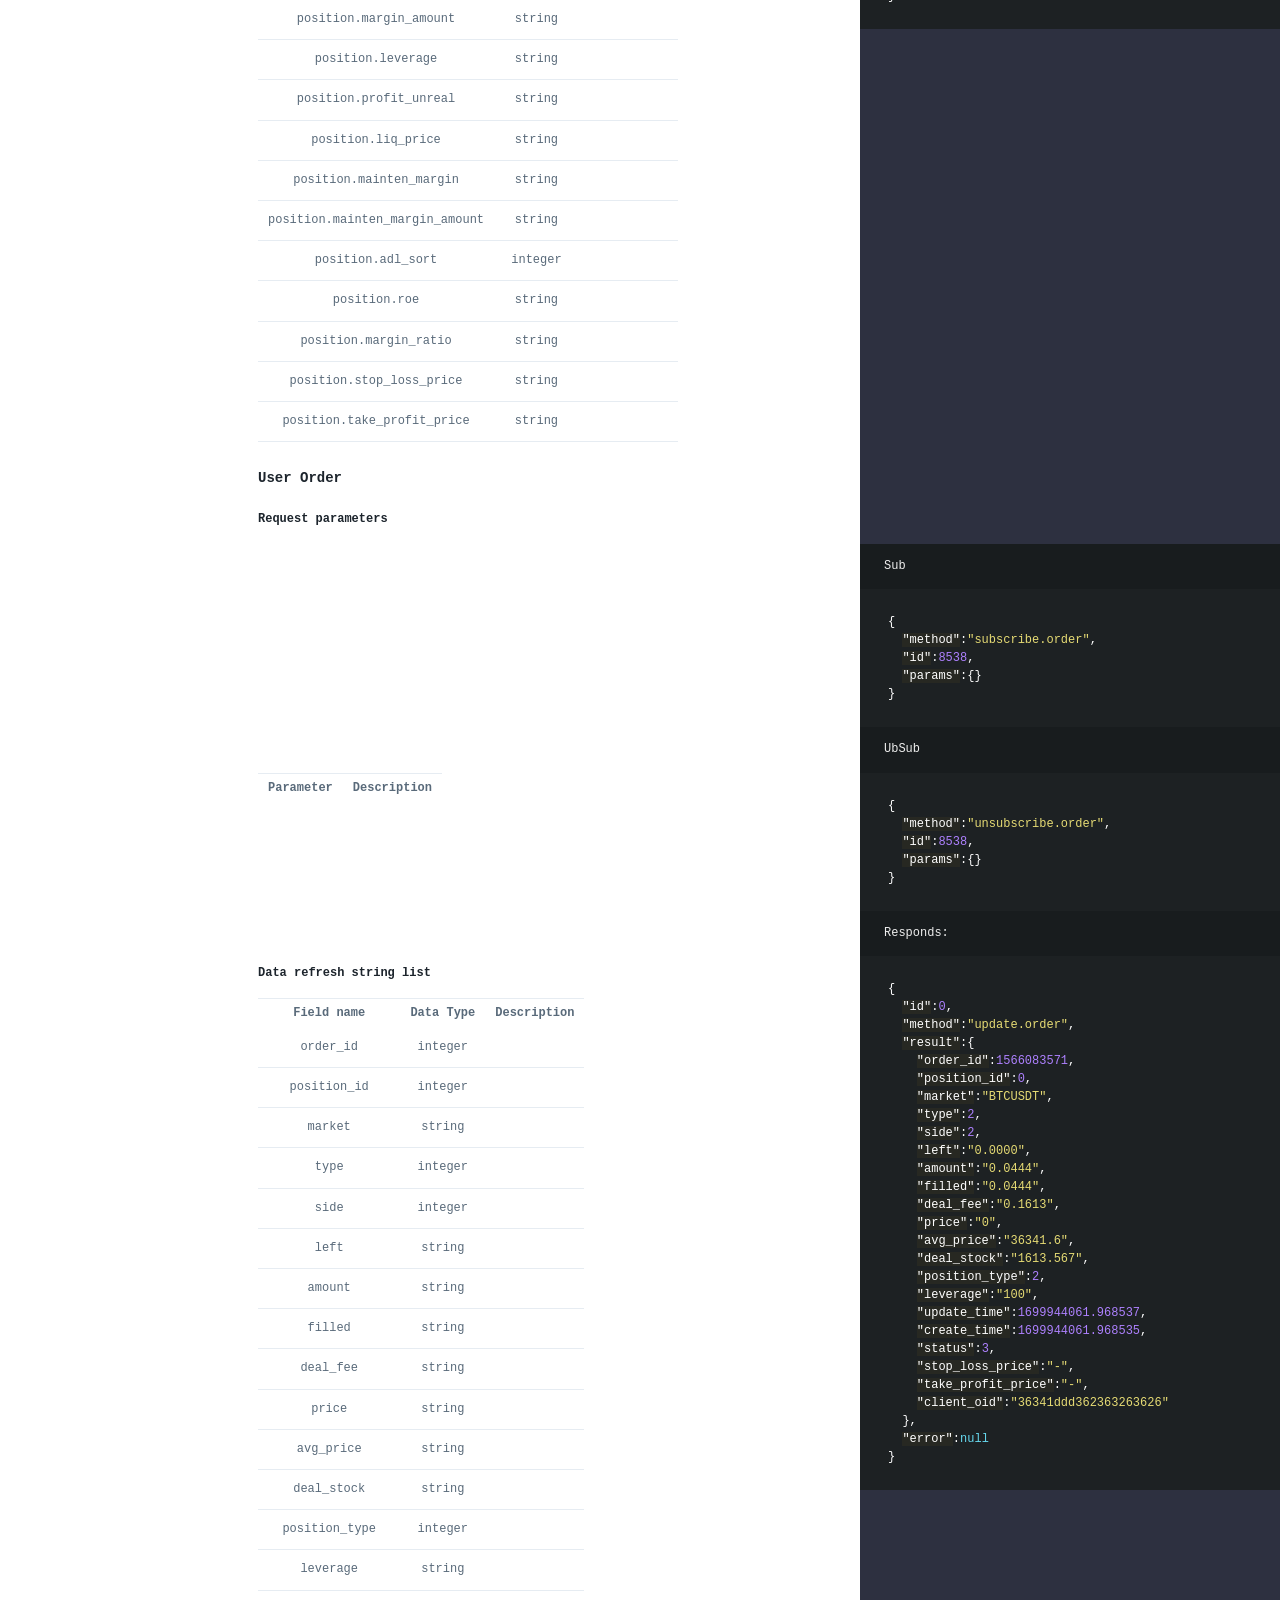
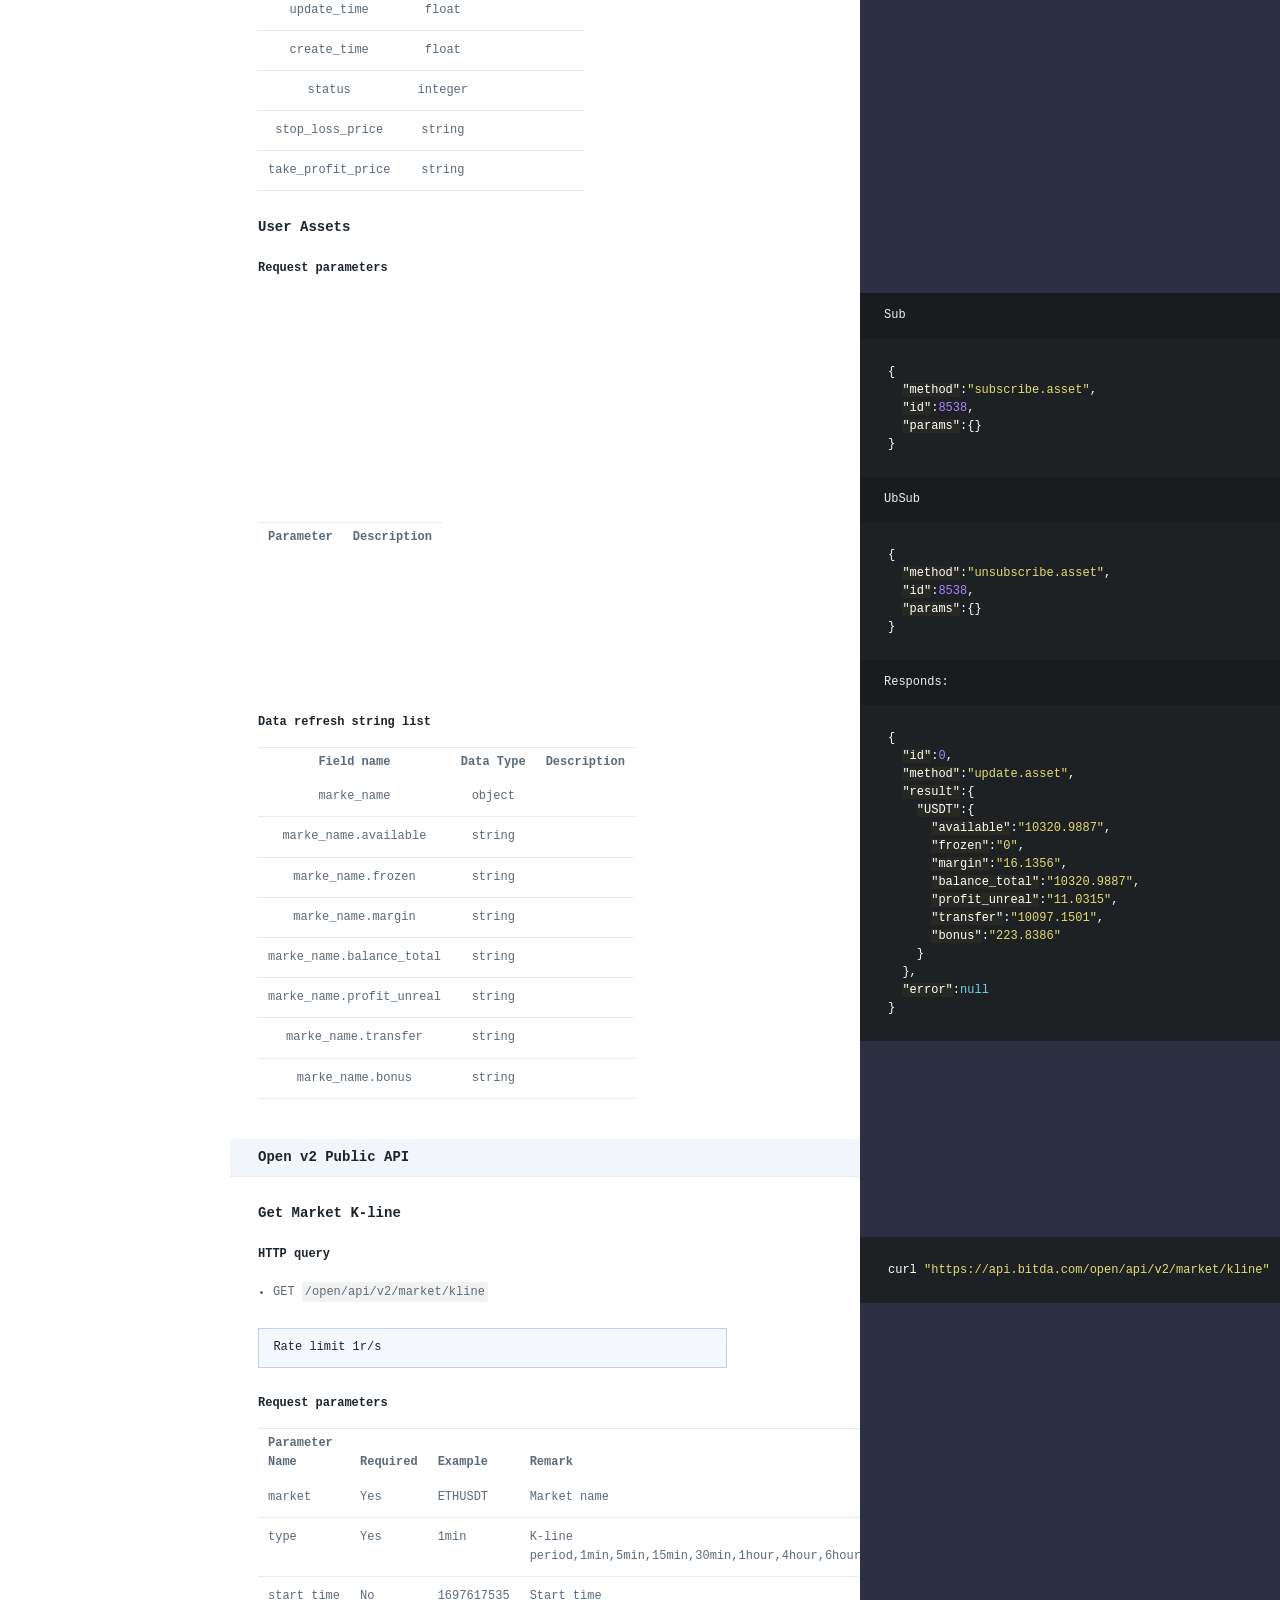
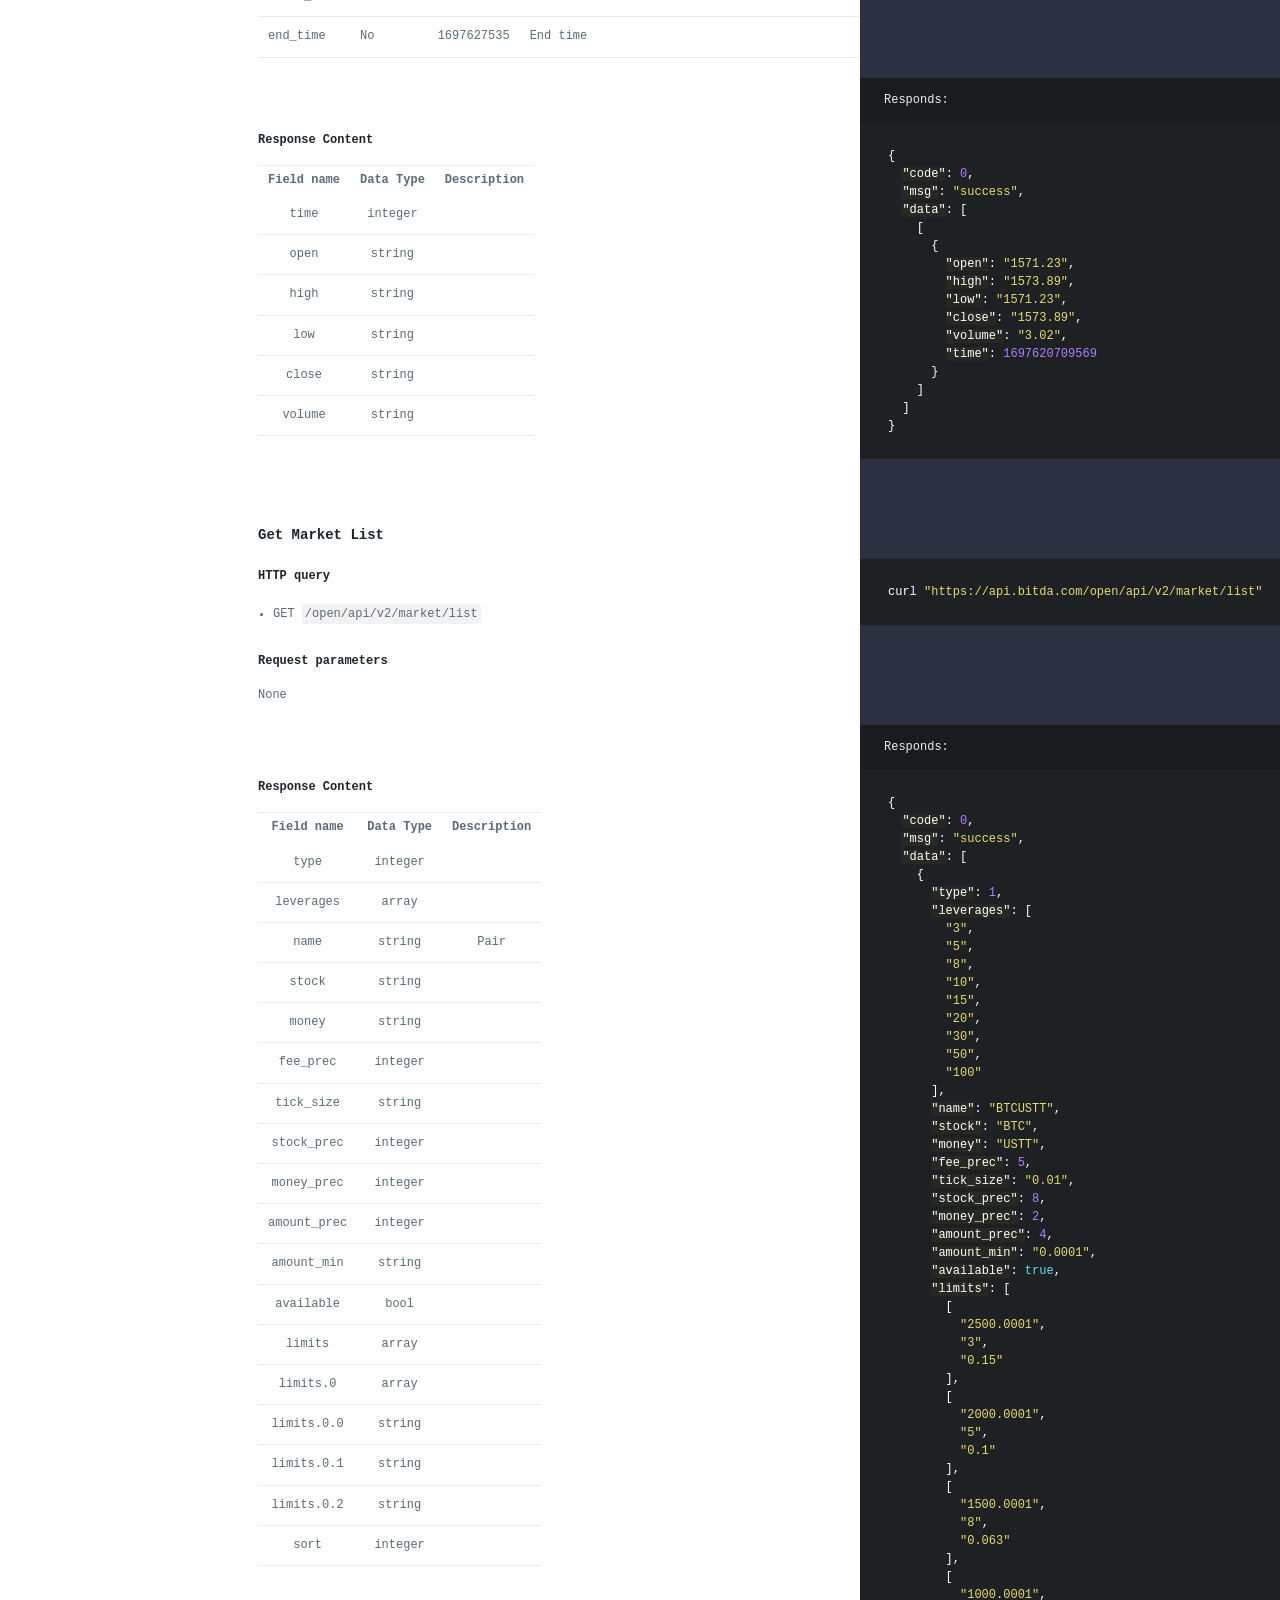
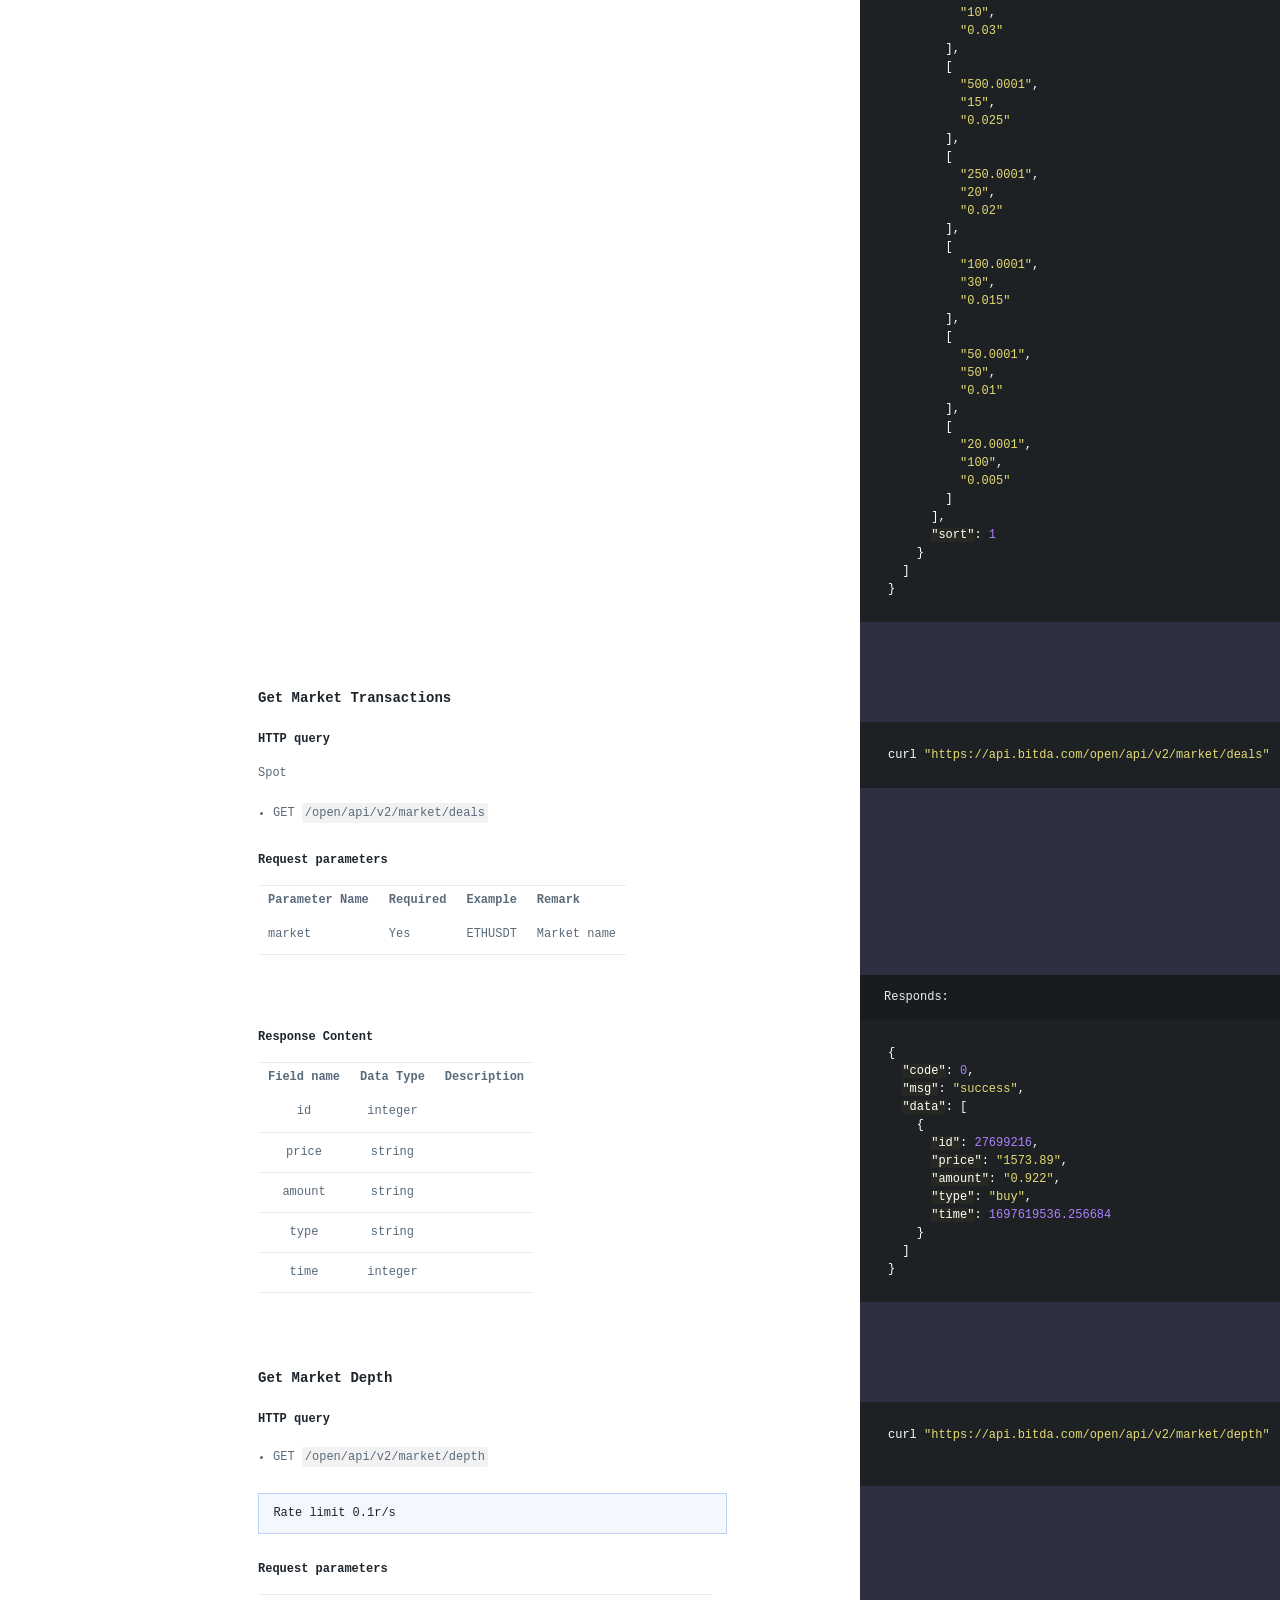
==== commit 231d68ab: "publish: update generated from commit 1b5c203d2bd655b64681a2261465ab84b08251bf" ====
--- a/futures/v1/en/index.html
+++ b/futures/v1/en/index.html
@@ -351,6 +351,9 @@
                     <a href="#get-order-details" class="toc-h2 toc-link" data-title="Get Order Details">Get Order Details</a>
                   </li>
                   <li>
+                    <a href="#cancel-order-batch" class="toc-h2 toc-link" data-title="Cancel Order Batch">Cancel Order Batch</a>
+                  </li>
+                  <li>
                     <a href="#cancel-order" class="toc-h2 toc-link" data-title="Cancel Order">Cancel Order</a>
                   </li>
                   <li>
@@ -1698,14 +1701,14 @@
   </span><span class="nl">"msg"</span><span class="p">:</span><span class="w"> </span><span class="s2">"success"</span><span class="p">,</span><span class="w">
   </span><span class="nl">"data"</span><span class="p">:</span><span class="w"> </span><span class="p">[</span><span class="w">
     </span><span class="p">[</span><span class="w">
-      </span><span class="mi">1697560680</span><span class="p">,</span><span class="w">
-      </span><span class="s2">"1571.23"</span><span class="p">,</span><span class="w">
-      </span><span class="s2">"1571.23"</span><span class="p">,</span><span class="w">
-      </span><span class="s2">"1571.23"</span><span class="p">,</span><span class="w">
-      </span><span class="s2">"1571.23"</span><span class="p">,</span><span class="w">
-      </span><span class="s2">"0"</span><span class="p">,</span><span class="w">
-      </span><span class="s2">"0"</span><span class="p">,</span><span class="w">
-      </span><span class="s2">"ETHUSDT"</span><span class="w">
+      </span><span class="p">{</span><span class="w">
+        </span><span class="nl">"open"</span><span class="p">:</span><span class="w"> </span><span class="s2">"1571.23"</span><span class="p">,</span><span class="w">
+        </span><span class="nl">"high"</span><span class="p">:</span><span class="w"> </span><span class="s2">"1573.89"</span><span class="p">,</span><span class="w">
+        </span><span class="nl">"low"</span><span class="p">:</span><span class="w"> </span><span class="s2">"1571.23"</span><span class="p">,</span><span class="w">
+        </span><span class="nl">"close"</span><span class="p">:</span><span class="w"> </span><span class="s2">"1573.89"</span><span class="p">,</span><span class="w">
+        </span><span class="nl">"volume"</span><span class="p">:</span><span class="w"> </span><span class="s2">"3.02"</span><span class="p">,</span><span class="w">
+        </span><span class="nl">"time"</span><span class="p">:</span><span class="w"> </span><span class="mi">1697620709569</span><span class="w">
+      </span><span class="p">}</span><span class="w">
     </span><span class="p">]</span><span class="w">
   </span><span class="p">]</span><span class="w">
 </span><span class="p">}</span><span class="w">
@@ -1718,44 +1721,34 @@
 </tr>
 </thead><tbody>
 <tr>
-<td style="text-align: center">data.0</td>
-<td style="text-align: center">integer</td>
-<td style="text-align: center"></td>
-</tr>
-<tr>
-<td style="text-align: center">data.1</td>
-<td style="text-align: center">string</td>
-<td style="text-align: center"></td>
-</tr>
-<tr>
-<td style="text-align: center">data.2</td>
-<td style="text-align: center">string</td>
-<td style="text-align: center"></td>
-</tr>
-<tr>
-<td style="text-align: center">data.3</td>
-<td style="text-align: center">string</td>
-<td style="text-align: center"></td>
-</tr>
-<tr>
-<td style="text-align: center">data.4</td>
-<td style="text-align: center">string</td>
-<td style="text-align: center"></td>
-</tr>
-<tr>
-<td style="text-align: center">data.5</td>
-<td style="text-align: center">integer</td>
-<td style="text-align: center"></td>
-</tr>
-<tr>
-<td style="text-align: center">data.6</td>
-<td style="text-align: center">string</td>
-<td style="text-align: center"></td>
-</tr>
-<tr>
-<td style="text-align: center">data.7</td>
-<td style="text-align: center">integer</td>
-<td style="text-align: center">Pair</td>
+<td style="text-align: center">time</td>
+<td style="text-align: center">integer</td>
+<td style="text-align: center"></td>
+</tr>
+<tr>
+<td style="text-align: center">open</td>
+<td style="text-align: center">string</td>
+<td style="text-align: center"></td>
+</tr>
+<tr>
+<td style="text-align: center">high</td>
+<td style="text-align: center">string</td>
+<td style="text-align: center"></td>
+</tr>
+<tr>
+<td style="text-align: center">low</td>
+<td style="text-align: center">string</td>
+<td style="text-align: center"></td>
+</tr>
+<tr>
+<td style="text-align: center">close</td>
+<td style="text-align: center">string</td>
+<td style="text-align: center"></td>
+</tr>
+<tr>
+<td style="text-align: center">volume</td>
+<td style="text-align: center">string</td>
+<td style="text-align: center"></td>
 </tr>
 </tbody></table>
 <h2 id='get-market-list'>Get Market List</h2><div class="highlight"><pre class="highlight shell tab-shell"><code>curl <span class="s2">"https://api.bitda.com/open/api/v2/market/list"</span>
@@ -3503,14 +3496,94 @@
 <td style="text-align: center"></td>
 </tr>
 </tbody></table>
+<h2 id='cancel-order-batch'>Cancel Order Batch</h2><div class="highlight"><pre class="highlight shell tab-shell"><code>curl <span class="s2">"https://api.bitda.com/open/api/v2/order/cancel/batch"</span>
+</code></pre></div><h3 id='http-query-13'>HTTP query</h3>
+<ul>
+<li>POST <code>/open/api/v2/order/cancel/batch</code></li>
+</ul>
+
+<aside class="Notice">Rate limit 6r/s</aside>
+<h3 id='request-parameters-21'>Request parameters</h3>
+<p><strong>Headers</strong></p>
+
+<table><thead>
+<tr>
+<th>Field Name</th>
+<th>Value</th>
+<th>Required</th>
+<th>Example</th>
+<th>Remark</th>
+</tr>
+</thead><tbody>
+<tr>
+<td>Content-Type</td>
+<td>application/json</td>
+<td>Yes</td>
+<td></td>
+<td></td>
+</tr>
+</tbody></table>
+
+<p><strong>Body</strong></p>
+
+<table><thead>
+<tr>
+<th style="text-align: center">Field name</th>
+<th style="text-align: center">Data Type</th>
+<th style="text-align: center">Required</th>
+<th style="text-align: center">Description</th>
+</tr>
+</thead><tbody>
+<tr>
+<td style="text-align: center">market</td>
+<td style="text-align: center">string</td>
+<td style="text-align: center">Yes</td>
+<td style="text-align: center">Market name</td>
+</tr>
+<tr>
+<td style="text-align: center">order_ids</td>
+<td style="text-align: center">string</td>
+<td style="text-align: center">Yes</td>
+<td style="text-align: center">Order ids</td>
+</tr>
+</tbody></table>
+
+<blockquote>
+<p>Responds:</p>
+</blockquote>
+<div class="highlight"><pre class="highlight json tab-json"><code><span class="p">{</span><span class="w">
+  </span><span class="nl">"code"</span><span class="p">:</span><span class="w"> </span><span class="mi">0</span><span class="p">,</span><span class="w"> 
+  </span><span class="nl">"msg"</span><span class="p">:</span><span class="w"> </span><span class="s2">"success"</span><span class="p">,</span><span class="w"> 
+  </span><span class="nl">"data"</span><span class="p">:</span><span class="w"> </span><span class="p">{</span><span class="w">
+    </span><span class="nl">"order_ids"</span><span class="p">:</span><span class="w"> </span><span class="p">[</span><span class="w">
+      </span><span class="mi">1470445037</span><span class="p">,</span><span class="w">
+      </span><span class="mi">1470445038</span><span class="w">
+    </span><span class="p">]</span><span class="w">
+  </span><span class="p">}</span><span class="w">
+</span><span class="p">}</span><span class="w">
+
+</span></code></pre></div><h3 id='response-content-13'>Response Content</h3>
+<table><thead>
+<tr>
+<th style="text-align: center">Field name</th>
+<th style="text-align: center">Data Type</th>
+<th style="text-align: center">Description</th>
+</tr>
+</thead><tbody>
+<tr>
+<td style="text-align: center">data</td>
+<td style="text-align: center">integer</td>
+<td style="text-align: center"></td>
+</tr>
+</tbody></table>
 <h2 id='cancel-order'>Cancel Order</h2><div class="highlight"><pre class="highlight shell tab-shell"><code>curl <span class="s2">"https://api.bitda.com/open/api/v2/order/cancel"</span>
-</code></pre></div><h3 id='http-query-13'>HTTP query</h3>
+</code></pre></div><h3 id='http-query-14'>HTTP query</h3>
 <ul>
 <li>POST <code>/open/api/v2/order/cancel</code></li>
 </ul>
 
 <aside class="Notice">Rate limit 6r/s</aside>
-<h3 id='request-parameters-21'>Request parameters</h3>
+<h3 id='request-parameters-22'>Request parameters</h3>
 <p><strong>Headers</strong></p>
 
 <table><thead>
@@ -3564,7 +3637,7 @@
   </span><span class="nl">"data"</span><span class="p">:</span><span class="w"> </span><span class="mi">1471202902</span><span class="w">
 </span><span class="p">}</span><span class="w">
 
-</span></code></pre></div><h3 id='response-content-13'>Response Content</h3>
+</span></code></pre></div><h3 id='response-content-14'>Response Content</h3>
 <table><thead>
 <tr>
 <th style="text-align: center">Field name</th>
@@ -3579,11 +3652,11 @@
 </tr>
 </tbody></table>
 <h2 id='submit-limit-order'>Submit Limit Order</h2><div class="highlight"><pre class="highlight shell tab-shell"><code><span class="s2">"https://api.bitda.com/open/api/v2/order/limit"</span>
-</code></pre></div><h3 id='http-query-14'>HTTP query</h3>
+</code></pre></div><h3 id='http-query-15'>HTTP query</h3>
 <ul>
 <li>POST <code>/open/api/v2/order/limit</code></li>
 </ul>
-<h3 id='request-parameters-22'>Request parameters</h3>
+<h3 id='request-parameters-23'>Request parameters</h3>
 <p><strong>Headers</strong></p>
 
 <table><thead>
@@ -3685,7 +3758,7 @@
   </span><span class="nl">"data"</span><span class="p">:</span><span class="w"> </span><span class="mi">1471038436</span><span class="w">
 </span><span class="p">}</span><span class="w">
 
-</span></code></pre></div><h3 id='response-content-14'>Response Content</h3>
+</span></code></pre></div><h3 id='response-content-15'>Response Content</h3>
 <table><thead>
 <tr>
 <th style="text-align: center">Field name</th>
@@ -3701,13 +3774,13 @@
 </tbody></table>
 <h2 id='get-the-entrusted-order'>Get the entrusted order</h2><div class="highlight"><pre class="highlight shell tab-shell"><code><span class="s2">"https://api.bitda.com/open/api/v2/order/pending"</span>
 
-</code></pre></div><h3 id='http-query-15'>HTTP query</h3>
+</code></pre></div><h3 id='http-query-16'>HTTP query</h3>
 <ul>
 <li>GET <code>/open/api/v2/order/pending</code></li>
 </ul>
 
 <aside class="Notice">Rate limit 6r/s</aside>
-<h3 id='request-parameters-23'>Request parameters</h3>
+<h3 id='request-parameters-24'>Request parameters</h3>
 <table><thead>
 <tr>
 <th style="text-align: center">Field name</th>
@@ -3773,7 +3846,7 @@
   </span><span class="p">}</span><span class="w">
 </span><span class="p">}</span><span class="w">
 
-</span></code></pre></div><h3 id='response-content-15'>Response Content</h3>
+</span></code></pre></div><h3 id='response-content-16'>Response Content</h3>
 <table><thead>
 <tr>
 <th style="text-align: center">Field name</th>
@@ -3904,13 +3977,13 @@
 </tbody></table>
 <h2 id='submit-stop-order'>Submit stop order</h2><div class="highlight"><pre class="highlight shell tab-shell"><code><span class="s2">"https://api.bitda.com/open/api/v2/order/stop"</span>
 
-</code></pre></div><h3 id='http-query-16'>HTTP query</h3>
+</code></pre></div><h3 id='http-query-17'>HTTP query</h3>
 <ul>
 <li>POST <code>/open/api/v2/order/stop</code></li>
 </ul>
 
 <aside class="Notice">Rate limit 5r/s</aside>
-<h3 id='request-parameters-24'>Request parameters</h3>
+<h3 id='request-parameters-25'>Request parameters</h3>
 <p><strong>Headers</strong></p>
 
 <table><thead>
@@ -3990,7 +4063,7 @@
 </blockquote>
 <div class="highlight"><pre class="highlight json tab-json"><code><span class="p">{</span><span class="nl">"code"</span><span class="p">:</span><span class="w"> </span><span class="mi">0</span><span class="p">,</span><span class="w"> </span><span class="nl">"msg"</span><span class="p">:</span><span class="w"> </span><span class="s2">"success"</span><span class="p">,</span><span class="w"> </span><span class="nl">"data"</span><span class="p">:</span><span class="w"> </span><span class="kc">null</span><span class="p">}</span><span class="w">
 
-</span></code></pre></div><h3 id='response-content-16'>Response Content</h3>
+</span></code></pre></div><h3 id='response-content-17'>Response Content</h3>
 <table><thead>
 <tr>
 <th style="text-align: center">Field name</th>
@@ -4005,13 +4078,13 @@
 </tr>
 </tbody></table>
 <h2 id='cancel-stop-order'>Cancel stop order</h2><div class="highlight"><pre class="highlight shell tab-shell"><code>curl <span class="s2">"https://api.bitda.com/open/api/v2/order/stop/cancel"</span>
-</code></pre></div><h3 id='http-query-17'>HTTP query</h3>
+</code></pre></div><h3 id='http-query-18'>HTTP query</h3>
 <ul>
 <li>POST <code>/open/api/v2/order/stop/cancel</code></li>
 </ul>
 
 <aside class="Notice">Rate limit 10r/s</aside>
-<h3 id='request-parameters-25'>Request parameters</h3>
+<h3 id='request-parameters-26'>Request parameters</h3>
 <p><strong>Headers</strong></p>
 
 <table><thead>
@@ -4064,7 +4137,7 @@
   </span><span class="nl">"msg"</span><span class="p">:</span><span class="w"> </span><span class="s2">"success"</span><span class="p">,</span><span class="w">
   </span><span class="nl">"data"</span><span class="p">:</span><span class="w"> </span><span class="mi">1471202902</span><span class="w">
 </span><span class="p">}</span><span class="w">
-</span></code></pre></div><h3 id='response-content-17'>Response Content</h3>
+</span></code></pre></div><h3 id='response-content-18'>Response Content</h3>
 <table><thead>
 <tr>
 <th style="text-align: center">Field name</th>
@@ -4082,11 +4155,11 @@
 <aside class="Notice">Rate limit 1r/s</aside>
 <h2 id='cancel-all-stop-orders-for-a-single-market'>Cancel all stop orders for a single market</h2><div class="highlight"><pre class="highlight shell tab-shell"><code>curl <span class="s2">"https://api.bitda.com/open/api/v2/order/stop/cancel/all"</span>
 
-</code></pre></div><h3 id='http-query-18'>HTTP query</h3>
+</code></pre></div><h3 id='http-query-19'>HTTP query</h3>
 <ul>
 <li>POST <code>/open/api/v2/order/stop/cancel/all</code></li>
 </ul>
-<h3 id='request-parameters-26'>Request parameters</h3>
+<h3 id='request-parameters-27'>Request parameters</h3>
 <p><strong>Headers</strong></p>
 
 <table><thead>
@@ -4133,7 +4206,7 @@
   </span><span class="nl">"msg"</span><span class="p">:</span><span class="w"> </span><span class="s2">"success"</span><span class="p">,</span><span class="w">
   </span><span class="nl">"data"</span><span class="p">:</span><span class="w"> </span><span class="kc">null</span><span class="w">
 </span><span class="p">}</span><span class="w">
-</span></code></pre></div><h3 id='response-content-18'>Response Content</h3>
+</span></code></pre></div><h3 id='response-content-19'>Response Content</h3>
 <table><thead>
 <tr>
 <th style="text-align: center">Field name</th>
@@ -4149,11 +4222,11 @@
 </tbody></table>
 <h2 id='get-the-stop-order-in-the-commission'>Get the stop order in the commission</h2><div class="highlight"><pre class="highlight shell tab-shell"><code>curl <span class="s2">"https://api.bitda.com/open/api/v2/order/stop/pending"</span>
 
-</code></pre></div><h3 id='http-query-19'>HTTP query</h3>
+</code></pre></div><h3 id='http-query-20'>HTTP query</h3>
 <ul>
 <li>GET <code>/open/api/v2/order/stop/pending</code></li>
 </ul>
-<h3 id='request-parameters-27'>Request parameters</h3>
+<h3 id='request-parameters-28'>Request parameters</h3>
 <table><thead>
 <tr>
 <th style="text-align: center">Field name</th>
@@ -4215,7 +4288,7 @@
     </span><span class="nl">"count"</span><span class="p">:</span><span class="w"> </span><span class="mi">2</span><span class="w">
   </span><span class="p">}</span><span class="w">
 </span><span class="p">}</span><span class="w">
-</span></code></pre></div><h3 id='response-content-19'>Response Content</h3>
+</span></code></pre></div><h3 id='response-content-20'>Response Content</h3>
 <table><thead>
 <tr>
 <th style="text-align: center">Field name</th>
@@ -4335,11 +4408,11 @@
 </tr>
 </tbody></table>
 <h2 id='get-completed-stop-order'>Get completed stop order</h2><div class="highlight"><pre class="highlight shell tab-shell"><code>curl <span class="s2">"https://api.bitda.com/open/api/v2/order/stop/finished"</span>
-</code></pre></div><h3 id='http-query-20'>HTTP query</h3>
+</code></pre></div><h3 id='http-query-21'>HTTP query</h3>
 <ul>
 <li>GET <code>/open/api/v2/order/stop/finished</code></li>
 </ul>
-<h3 id='request-parameters-28'>Request parameters</h3>
+<h3 id='request-parameters-29'>Request parameters</h3>
 <table><thead>
 <tr>
 <th style="text-align: center">Field name</th>
@@ -4401,7 +4474,7 @@
     </span><span class="nl">"count"</span><span class="p">:</span><span class="w"> </span><span class="mi">6</span><span class="w">
   </span><span class="p">}</span><span class="w">
 </span><span class="p">}</span><span class="w">
-</span></code></pre></div><h3 id='response-content-20'>Response Content</h3>
+</span></code></pre></div><h3 id='response-content-21'>Response Content</h3>
 <table><thead>
 <tr>
 <th style="text-align: center">Field name</th>
@@ -4521,11 +4594,11 @@
 </tr>
 </tbody></table>
 <h2 id='adjust-market-opening-leverage-position-mode'>Adjust market opening leverage/position mode</h2><div class="highlight"><pre class="highlight shell tab-shell"><code>curl <span class="s2">"https://api.bitda.com/open/api/v2/setting/leverage"</span>
-</code></pre></div><h3 id='http-query-21'>HTTP query</h3>
+</code></pre></div><h3 id='http-query-22'>HTTP query</h3>
 <ul>
 <li>POST <code>/open/api/v2/setting/leverage</code></li>
 </ul>
-<h3 id='request-parameters-29'>Request parameters</h3>
+<h3 id='request-parameters-30'>Request parameters</h3>
 <p><strong>Headers</strong></p>
 
 <table><thead>
@@ -4584,7 +4657,7 @@
   </span><span class="nl">"msg"</span><span class="p">:</span><span class="w"> </span><span class="s2">"success"</span><span class="p">,</span><span class="w">
   </span><span class="nl">"data"</span><span class="p">:</span><span class="w"> </span><span class="kc">null</span><span class="w">
 </span><span class="p">}</span><span class="w">
-</span></code></pre></div><h3 id='response-content-21'>Response Content</h3>
+</span></code></pre></div><h3 id='response-content-22'>Response Content</h3>
 <table><thead>
 <tr>
 <th style="text-align: center">Field name</th>
@@ -4599,11 +4672,11 @@
 </tr>
 </tbody></table>
 <h2 id='query-the-market-opening-leverage-position-mode'>Query the market opening leverage/position mode</h2><div class="highlight"><pre class="highlight shell tab-shell"><code>curl <span class="s2">"https://api.bitda.com/open/api/v2/setting/leverage"</span>
-</code></pre></div><h3 id='http-query-22'>HTTP query</h3>
+</code></pre></div><h3 id='http-query-23'>HTTP query</h3>
 <ul>
 <li>GET <code>/open/api/v2/setting/leverage</code></li>
 </ul>
-<h3 id='request-parameters-30'>Request parameters</h3>
+<h3 id='request-parameters-31'>Request parameters</h3>
 <table><thead>
 <tr>
 <th style="text-align: center">Field name</th>
@@ -4631,7 +4704,7 @@
     </span><span class="nl">"position_type"</span><span class="p">:</span><span class="w"> </span><span class="mi">1</span><span class="w">
   </span><span class="p">}</span><span class="w">
 </span><span class="p">}</span><span class="w">
-</span></code></pre></div><h3 id='response-content-22'>Response Content</h3>
+</span></code></pre></div><h3 id='response-content-23'>Response Content</h3>
 <table><thead>
 <tr>
 <th style="text-align: center">Field name</th>
@@ -4651,11 +4724,11 @@
 </tr>
 </tbody></table>
 <h2 id='query-assets'>Query Assets</h2><div class="highlight"><pre class="highlight shell tab-shell"><code>curl <span class="s2">"https://api.bitda.com/open/api/v2/asset/query"</span>
-</code></pre></div><h3 id='http-query-23'>HTTP query</h3>
+</code></pre></div><h3 id='http-query-24'>HTTP query</h3>
 <ul>
 <li>GET <code>/open/api/v2/asset/query</code></li>
 </ul>
-<h3 id='request-parameters-31'>Request parameters</h3>
+<h3 id='request-parameters-32'>Request parameters</h3>
 <p>None</p>
 
 <blockquote>
@@ -4676,7 +4749,7 @@
     </span><span class="p">},</span><span class="w">
   </span><span class="p">}</span><span class="w">
 </span><span class="p">}</span><span class="w">
-</span></code></pre></div><h3 id='response-content-23'>Response Content</h3>
+</span></code></pre></div><h3 id='response-content-24'>Response Content</h3>
 <table><thead>
 <tr>
 <th style="text-align: center">Field name</th>
@@ -4726,11 +4799,11 @@
 </tr>
 </tbody></table>
 <h2 id='query-asset-bill'>Query Asset Bill</h2><div class="highlight"><pre class="highlight shell tab-shell"><code>curl <span class="s2">"https://api.bitda.com/open/api/v2/asset/history"</span>
-</code></pre></div><h3 id='http-query-24'>HTTP query</h3>
+</code></pre></div><h3 id='http-query-25'>HTTP query</h3>
 <ul>
 <li>GET <code>/open/api/v2/asset/history</code></li>
 </ul>
-<h3 id='request-parameters-32'>Request parameters</h3>
+<h3 id='request-parameters-33'>Request parameters</h3>
 <table><thead>
 <tr>
 <th style="text-align: center">Field name</th>
@@ -4800,7 +4873,7 @@
     </span><span class="nl">"count"</span><span class="p">:</span><span class="w"> </span><span class="mi">406</span><span class="w">
   </span><span class="p">}</span><span class="w">
 </span><span class="p">}</span><span class="w">
-</span></code></pre></div><h3 id='response-content-24'>Response Content</h3>
+</span></code></pre></div><h3 id='response-content-25'>Response Content</h3>
 <table><thead>
 <tr>
 <th style="text-align: center">Field name</th>
@@ -4855,11 +4928,11 @@
 </tr>
 </tbody></table>
 <h2 id='user-positions-2'>User Positions</h2><div class="highlight"><pre class="highlight shell tab-shell"><code>curl <span class="s2">"https://api.bitda.com/open/api/v2/position/pending"</span>
-</code></pre></div><h3 id='http-query-25'>HTTP query</h3>
+</code></pre></div><h3 id='http-query-26'>HTTP query</h3>
 <ul>
 <li>GET <code>/open/api/v2/position/pending</code></li>
 </ul>
-<h3 id='request-parameters-33'>Request parameters</h3>
+<h3 id='request-parameters-34'>Request parameters</h3>
 <table><thead>
 <tr>
 <th style="text-align: center">Field name</th>
@@ -4908,7 +4981,7 @@
     </span><span class="p">}</span><span class="w">
   </span><span class="p">]</span><span class="w">
 </span><span class="p">}</span><span class="w">
-</span></code></pre></div><h3 id='response-content-25'>Response Content</h3>
+</span></code></pre></div><h3 id='response-content-26'>Response Content</h3>
 <table><thead>
 <tr>
 <th style="text-align: center">Field name</th>
@@ -5033,11 +5106,11 @@
 </tr>
 </tbody></table>
 <h2 id='get-adjustable-margin'>Get adjustable margin</h2><div class="highlight"><pre class="highlight shell tab-shell"><code>curl <span class="s2">"https://api.bitda.com/open/api/v2/position/margin"</span>
-</code></pre></div><h3 id='http-query-26'>HTTP query</h3>
+</code></pre></div><h3 id='http-query-27'>HTTP query</h3>
 <ul>
 <li>GET <code>/open/api/v2/position/margin</code></li>
 </ul>
-<h3 id='request-parameters-34'>Request parameters</h3>
+<h3 id='request-parameters-35'>Request parameters</h3>
 <table><thead>
 <tr>
 <th style="text-align: center">Field name</th>
@@ -5074,7 +5147,7 @@
     </span><span class="nl">"max_removable_margin"</span><span class="p">:</span><span class="w"> </span><span class="s2">"64.7714395551"</span><span class="w">
   </span><span class="p">}</span><span class="w">
 </span><span class="p">}</span><span class="w">
-</span></code></pre></div><h3 id='response-content-26'>Response Content</h3>
+</span></code></pre></div><h3 id='response-content-27'>Response Content</h3>
 <table><thead>
 <tr>
 <th style="text-align: center">Field name</th>
@@ -5109,11 +5182,11 @@
 </tr>
 </tbody></table>
 <h2 id='limit-close'>Limit Close</h2><div class="highlight"><pre class="highlight shell tab-shell"><code>curl <span class="s2">"https://api.bitda.com/open/api/v2/position/close/limit"</span>
-</code></pre></div><h3 id='http-query-27'>HTTP query</h3>
+</code></pre></div><h3 id='http-query-28'>HTTP query</h3>
 <ul>
 <li>POST <code>/open/api/v2/position/close/limit</code></li>
 </ul>
-<h3 id='request-parameters-35'>Request parameters</h3>
+<h3 id='request-parameters-36'>Request parameters</h3>
 <p><strong>Headers</strong></p>
 
 <table><thead>
@@ -5184,7 +5257,7 @@
   </span><span class="nl">"msg"</span><span class="p">:</span><span class="w"> </span><span class="s2">"success"</span><span class="p">,</span><span class="w">
   </span><span class="nl">"data"</span><span class="p">:</span><span class="w"> </span><span class="mi">325235235</span><span class="w">
 </span><span class="p">}</span><span class="w">
-</span></code></pre></div><h3 id='response-content-27'>Response Content</h3>
+</span></code></pre></div><h3 id='response-content-28'>Response Content</h3>
 <table><thead>
 <tr>
 <th style="text-align: center">Field name</th>
@@ -5199,11 +5272,11 @@
 </tr>
 </tbody></table>
 <h2 id='market-close'>Market Close</h2><div class="highlight"><pre class="highlight shell tab-shell"><code>curl <span class="s2">"https://api.bitda.com/open/api/v2/position/close/market"</span>
-</code></pre></div><h3 id='http-query-28'>HTTP query</h3>
+</code></pre></div><h3 id='http-query-29'>HTTP query</h3>
 <ul>
 <li>POST <code>/open/api/v2/position/close/market</code></li>
 </ul>
-<h3 id='request-parameters-36'>Request parameters</h3>
+<h3 id='request-parameters-37'>Request parameters</h3>
 <p><strong>Headers</strong></p>
 
 <table><thead>
@@ -5262,7 +5335,7 @@
   </span><span class="nl">"msg"</span><span class="p">:</span><span class="w"> </span><span class="s2">"success"</span><span class="p">,</span><span class="w">
   </span><span class="nl">"data"</span><span class="p">:</span><span class="w"> </span><span class="mi">235235325</span><span class="w">
 </span><span class="p">}</span><span class="w">
-</span></code></pre></div><h3 id='response-content-28'>Response Content</h3>
+</span></code></pre></div><h3 id='response-content-29'>Response Content</h3>
 <table><thead>
 <tr>
 <th style="text-align: center">Field name</th>
@@ -5277,11 +5350,11 @@
 </tr>
 </tbody></table>
 <h2 id='position-take-profit-and-stop-loss-setting-modification'>Position Take Profit And Stop Loss Setting/Modification</h2><div class="highlight"><pre class="highlight shell tab-shell"><code>curl <span class="s2">"https://api.bitda.com/open/api/v2/position/close/stop"</span>
-</code></pre></div><h3 id='http-query-29'>HTTP query</h3>
+</code></pre></div><h3 id='http-query-30'>HTTP query</h3>
 <ul>
 <li>POST <code>/open/api/v2/position/close/stop</code></li>
 </ul>
-<h3 id='request-parameters-37'>Request parameters</h3>
+<h3 id='request-parameters-38'>Request parameters</h3>
 <p><strong>Headers</strong></p>
 
 <table><thead>
@@ -5358,7 +5431,7 @@
   </span><span class="nl">"msg"</span><span class="p">:</span><span class="w"> </span><span class="s2">"success"</span><span class="p">,</span><span class="w">
   </span><span class="nl">"data"</span><span class="p">:</span><span class="w"> </span><span class="kc">null</span><span class="w">
 </span><span class="p">}</span><span class="w">
-</span></code></pre></div><h3 id='response-content-29'>Response Content</h3>
+</span></code></pre></div><h3 id='response-content-30'>Response Content</h3>
 <table><thead>
 <tr>
 <th style="text-align: center">Field name</th>
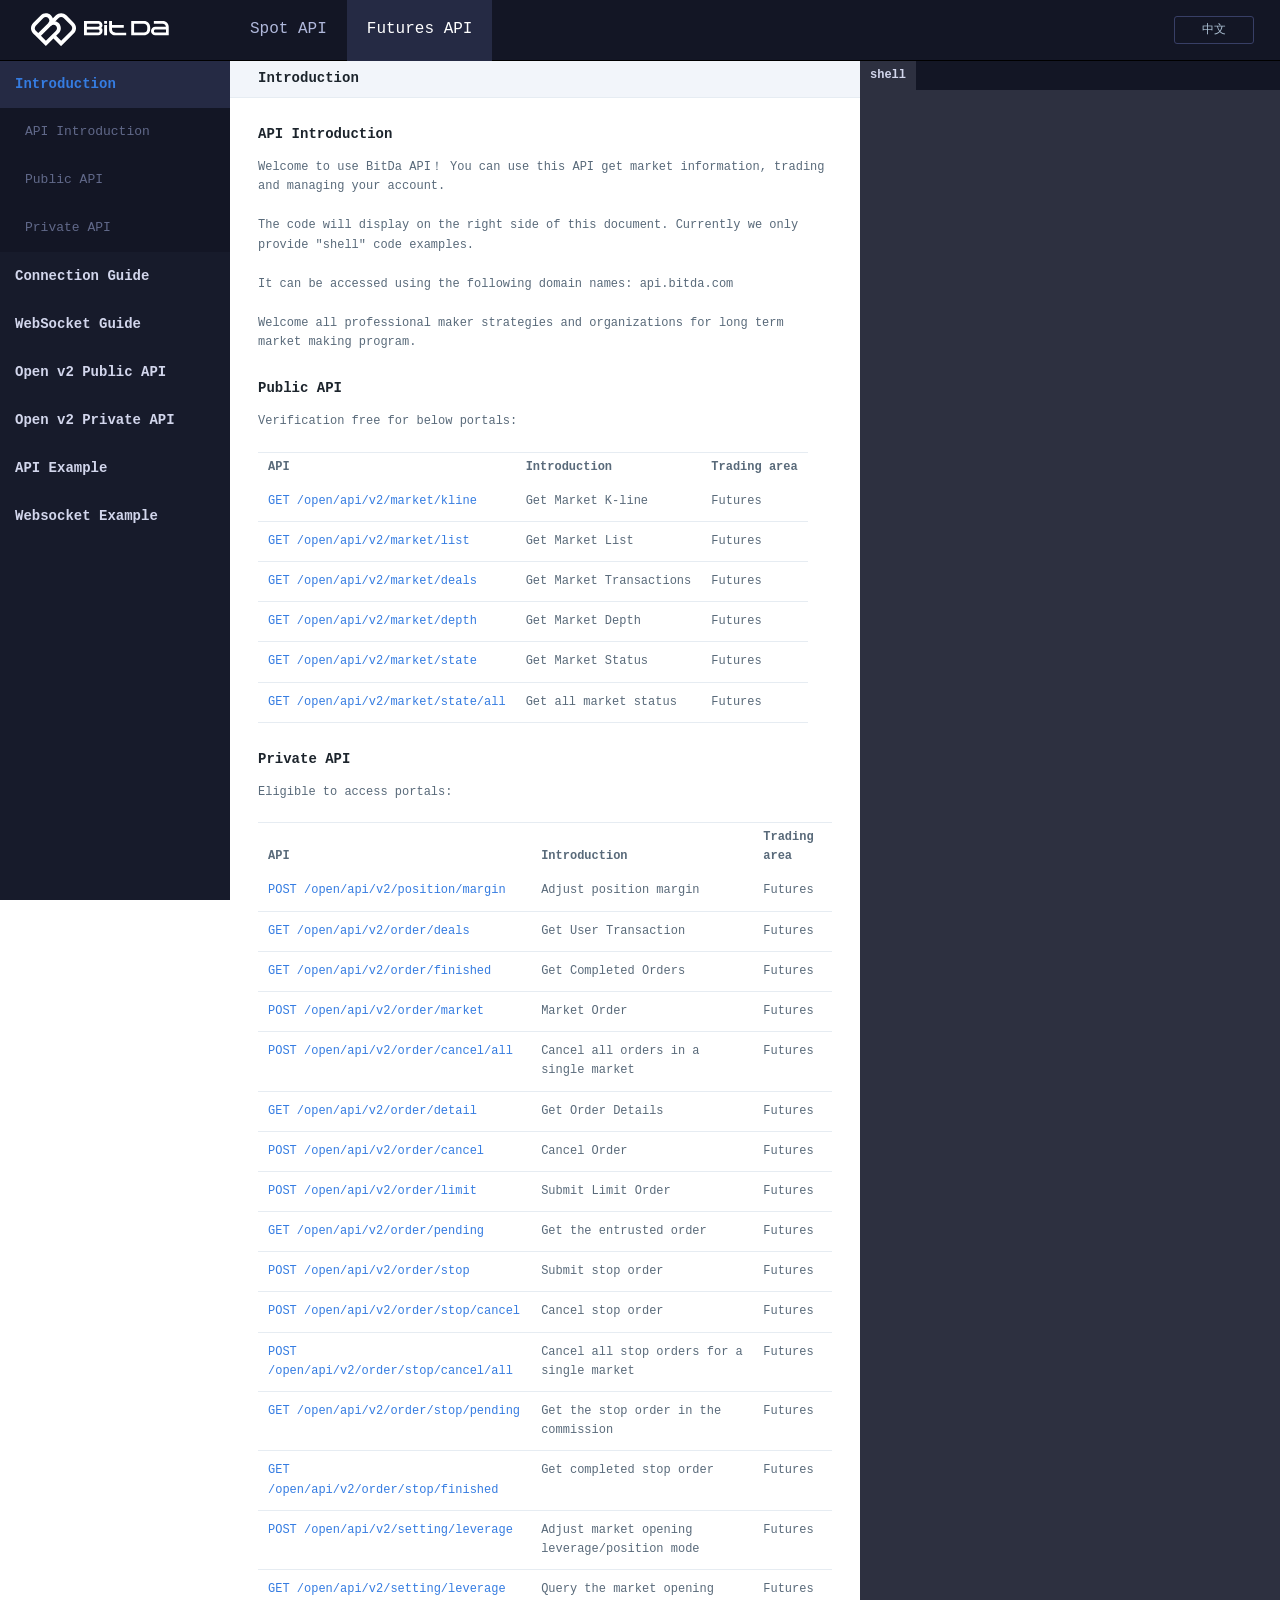
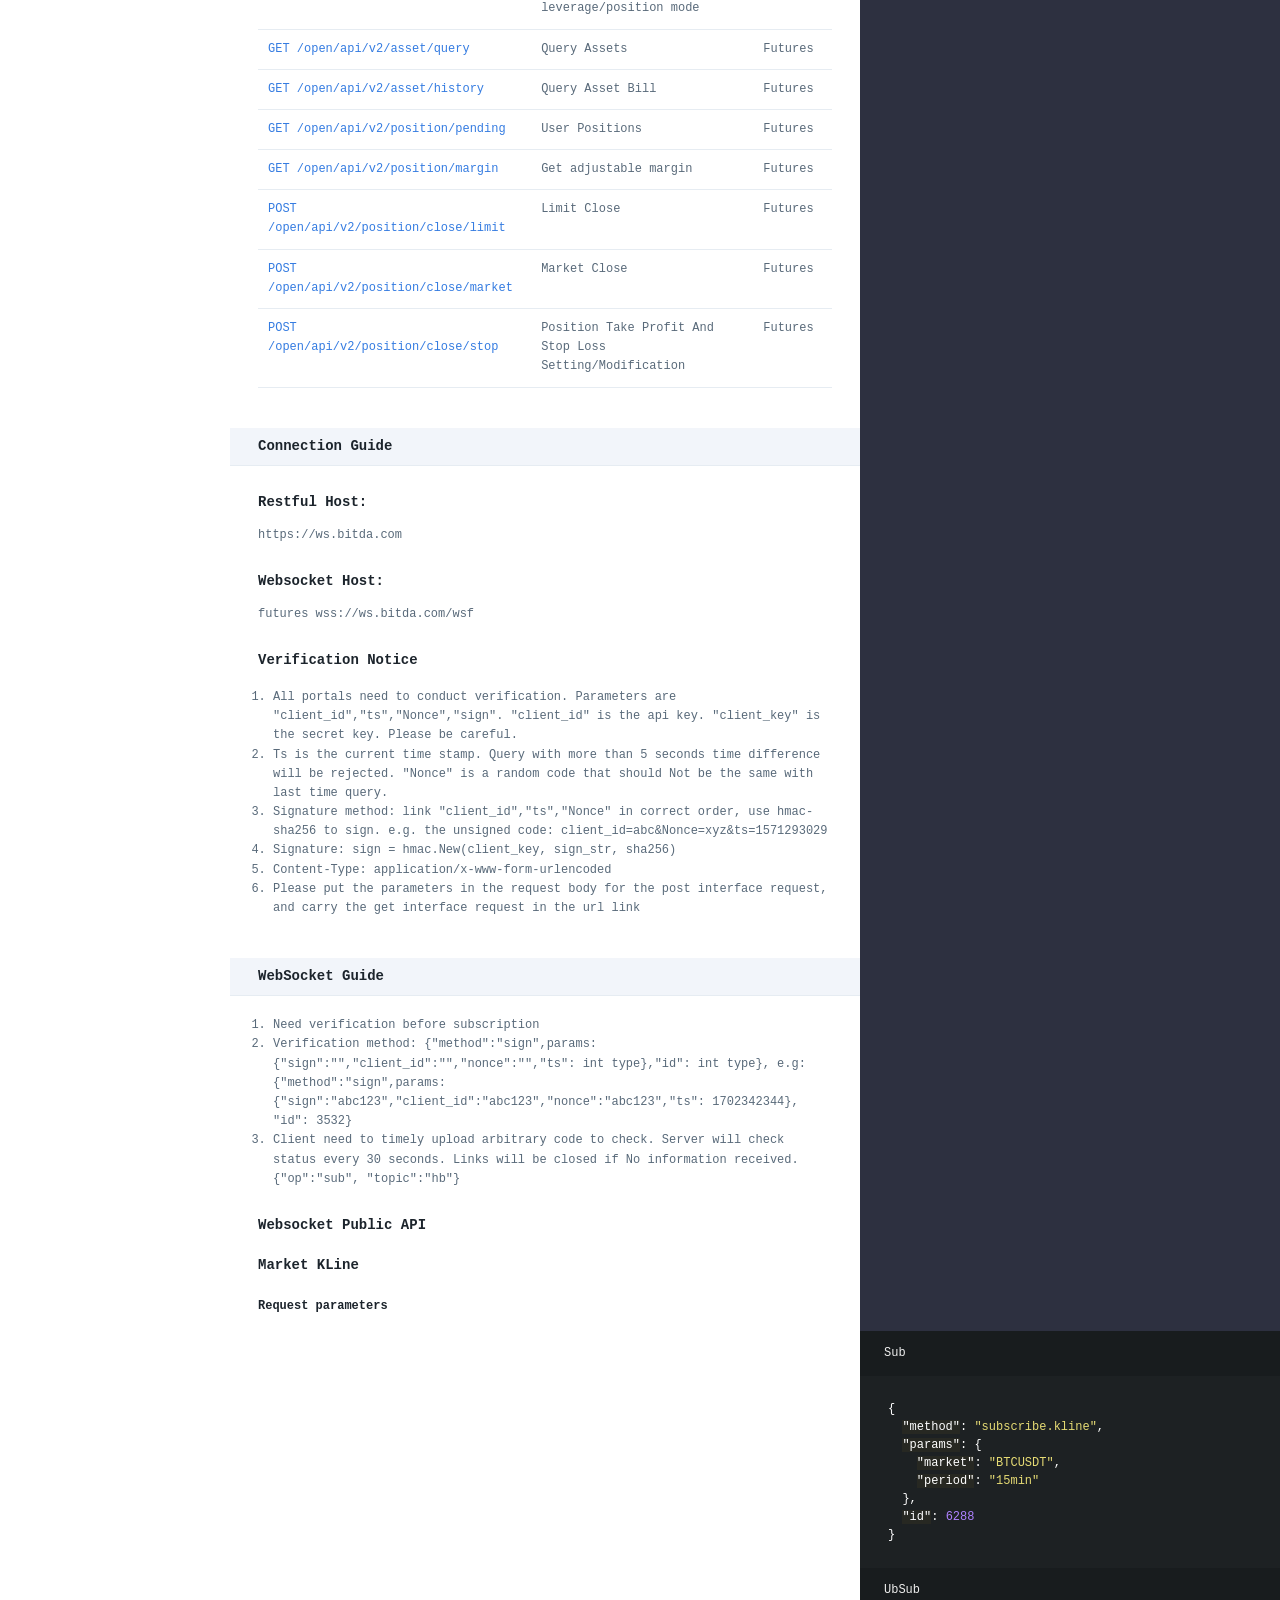
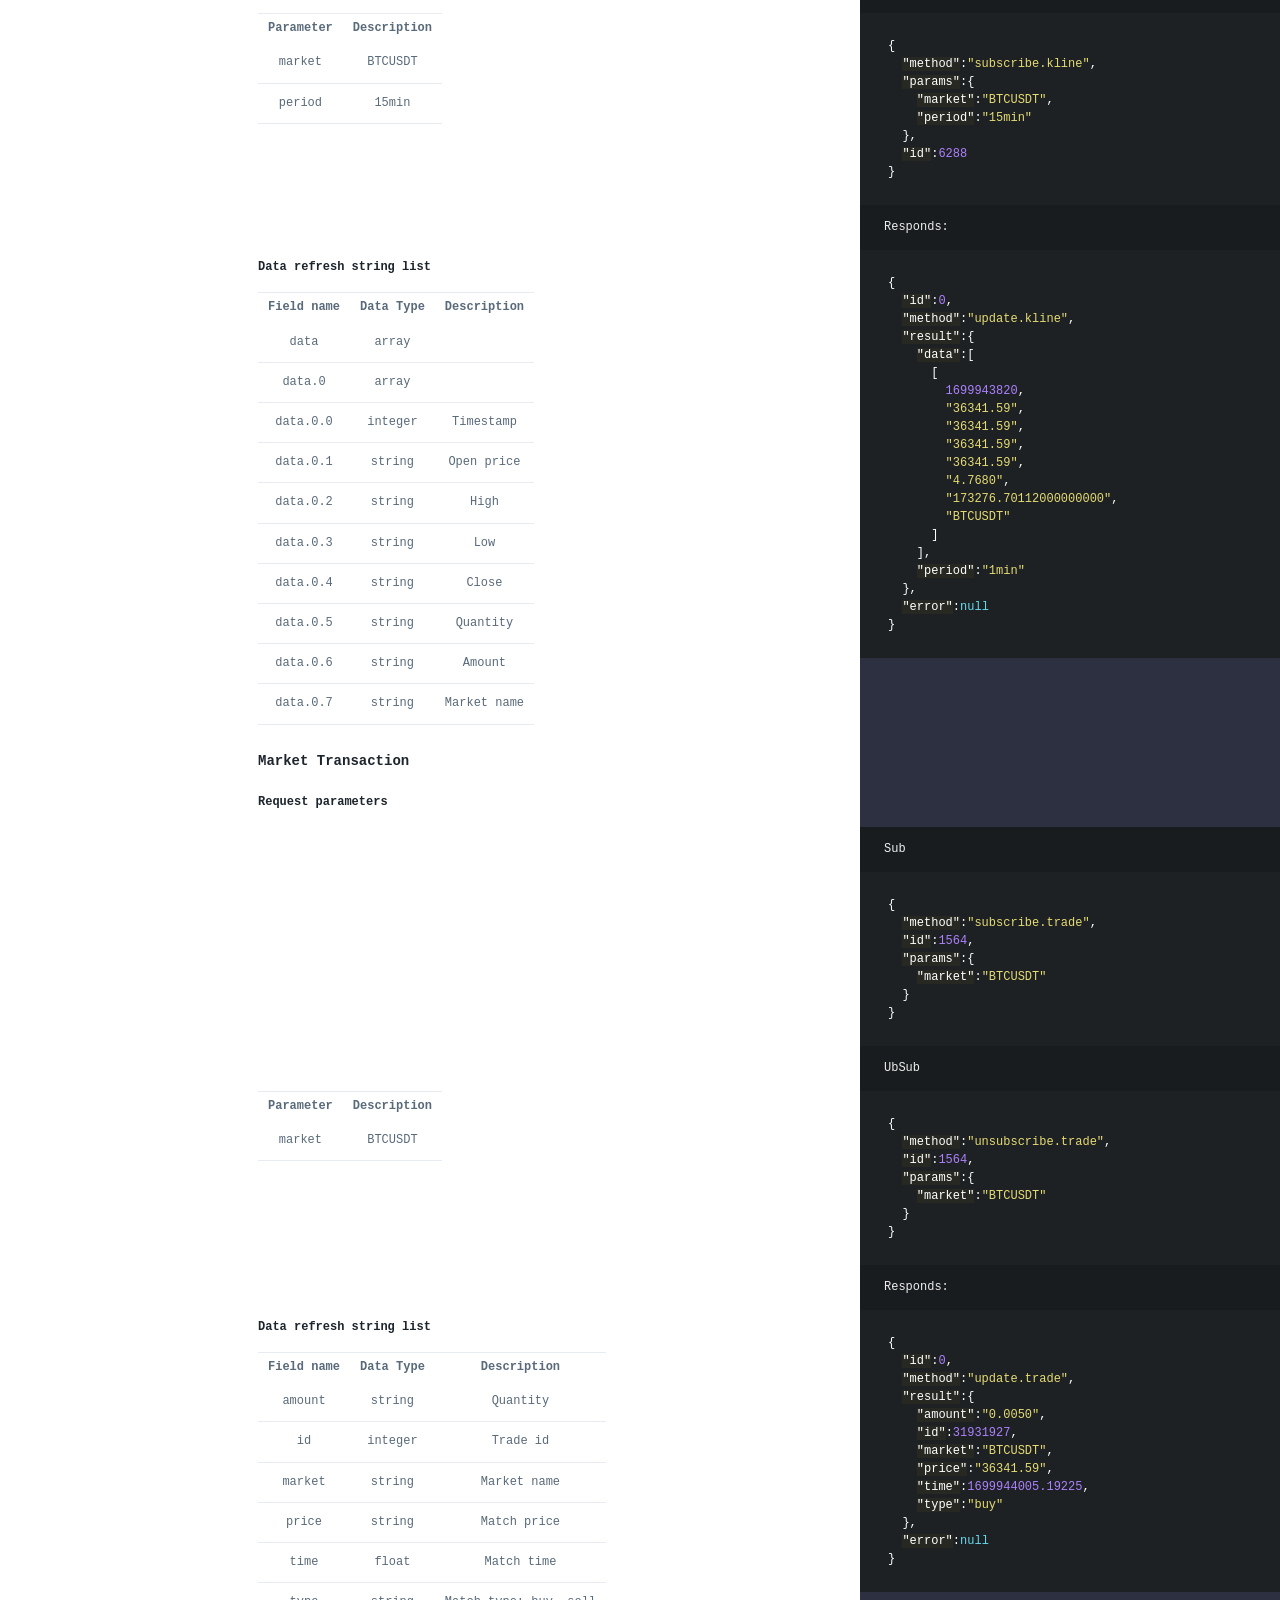
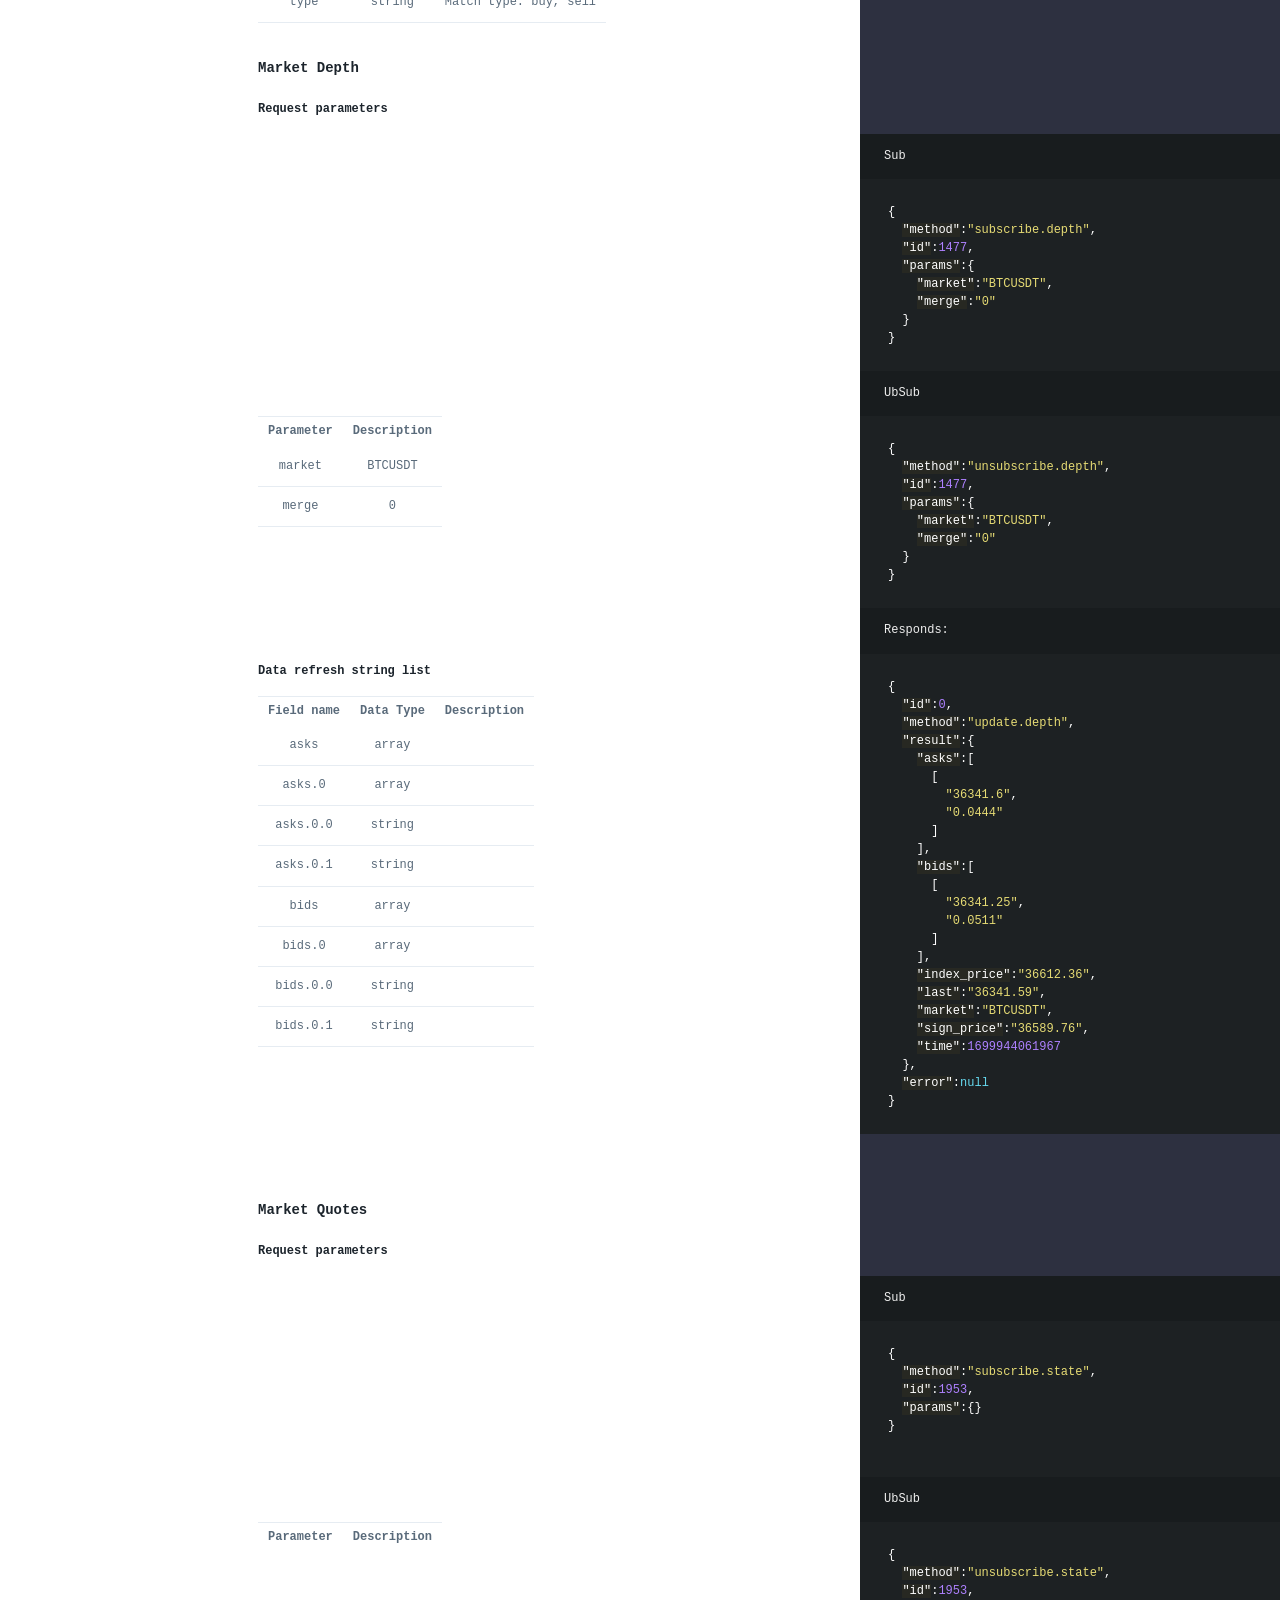
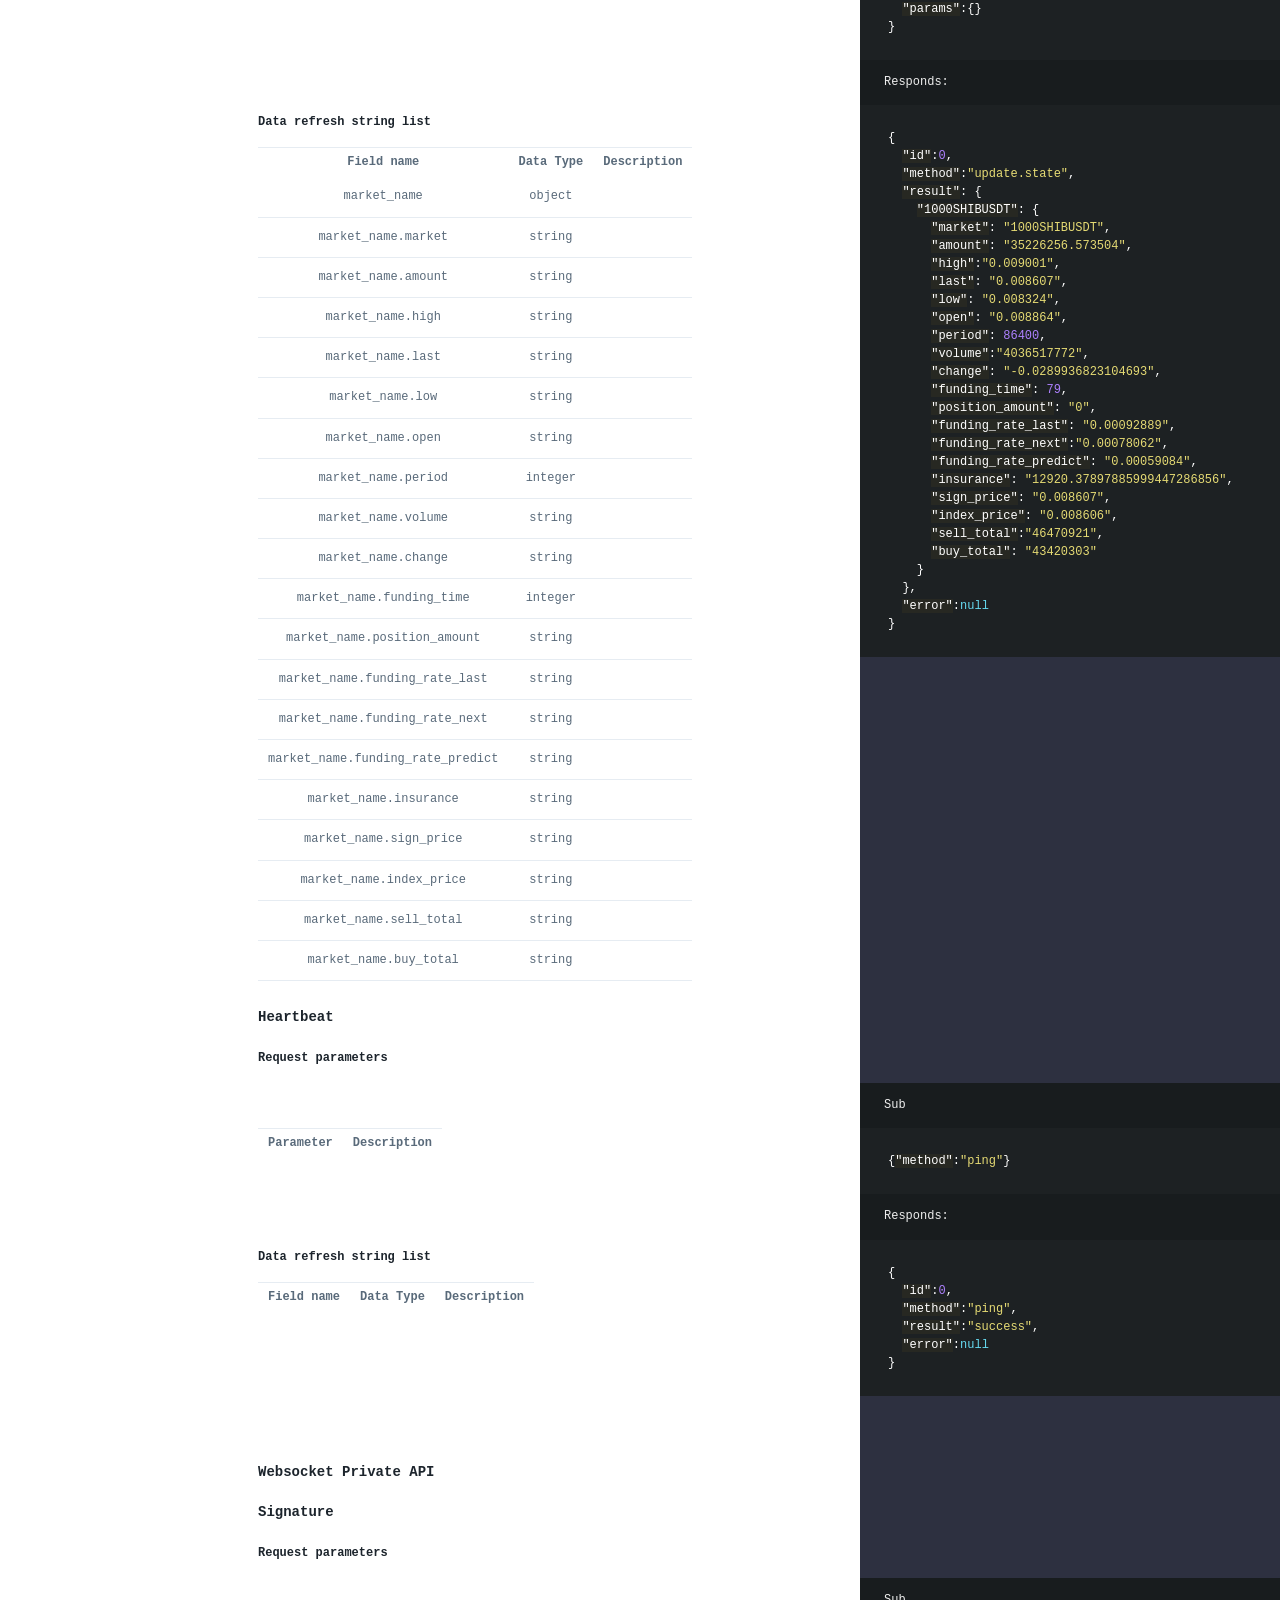
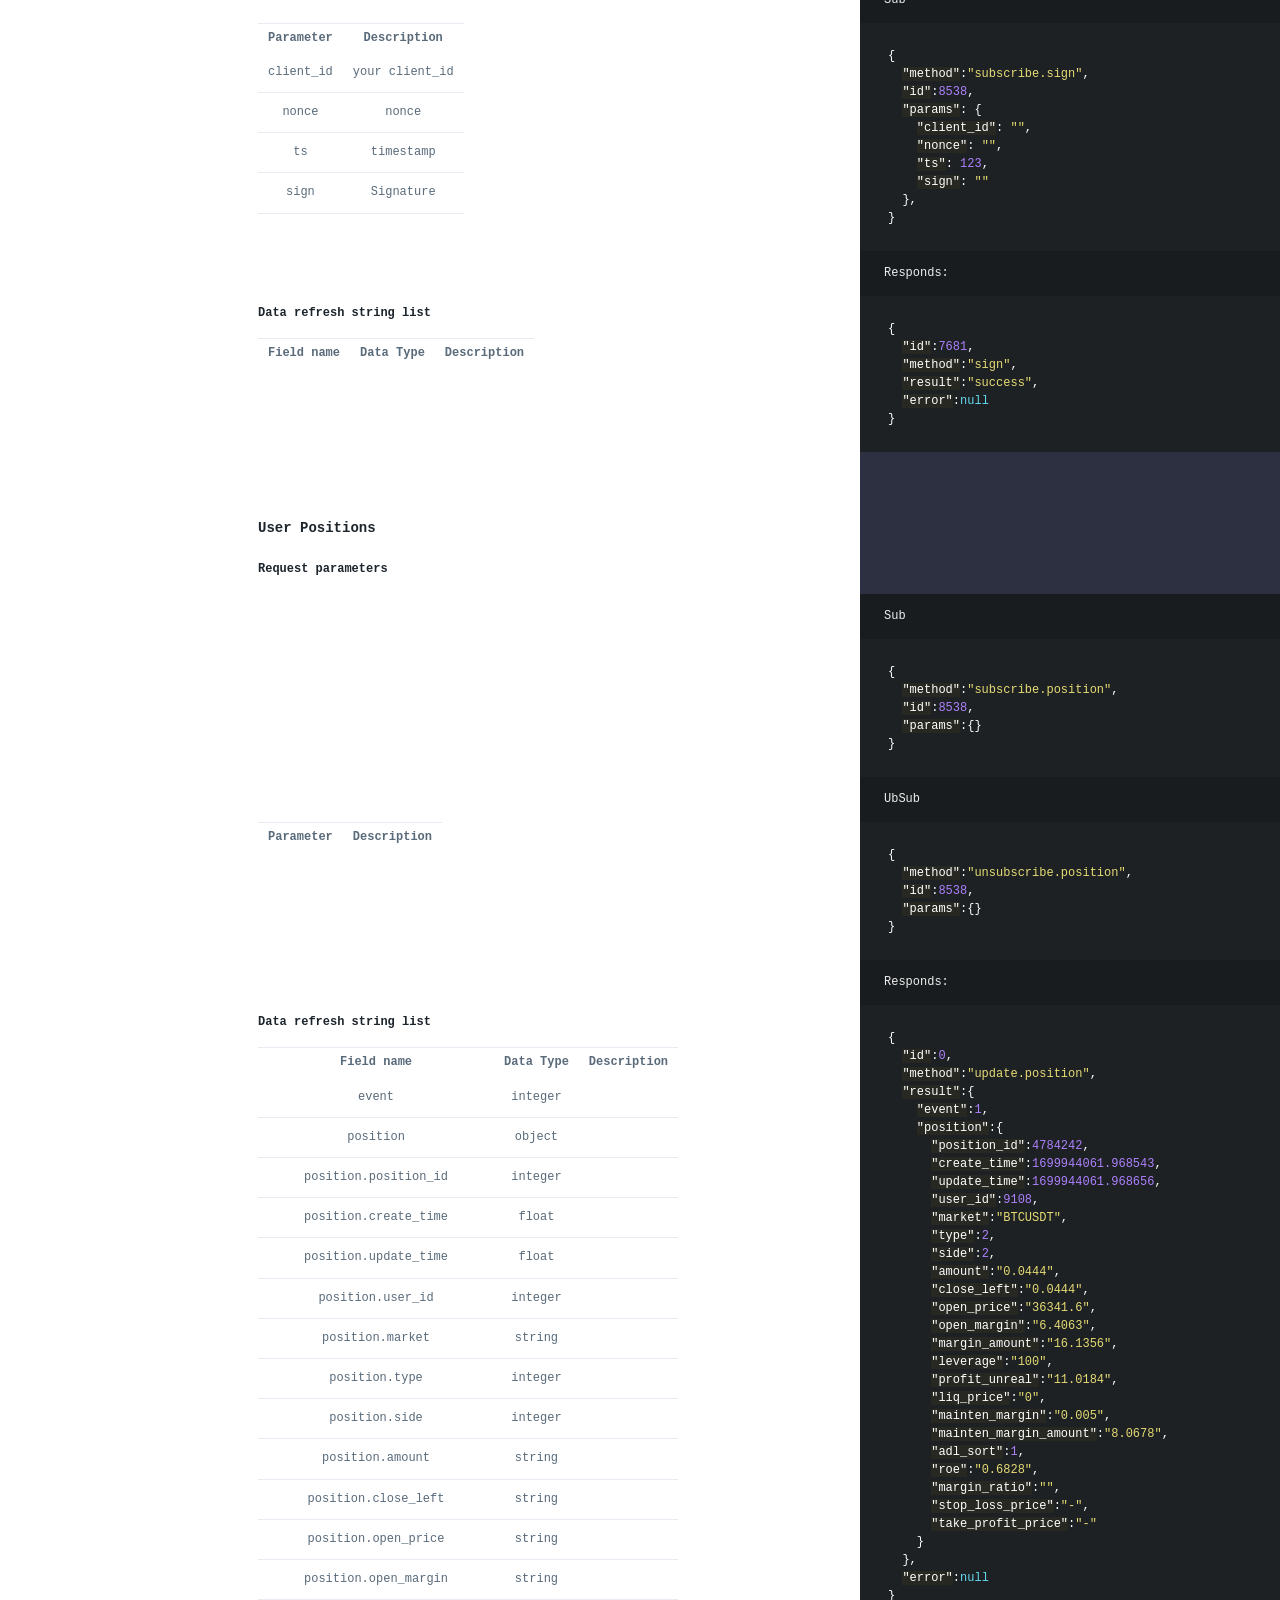
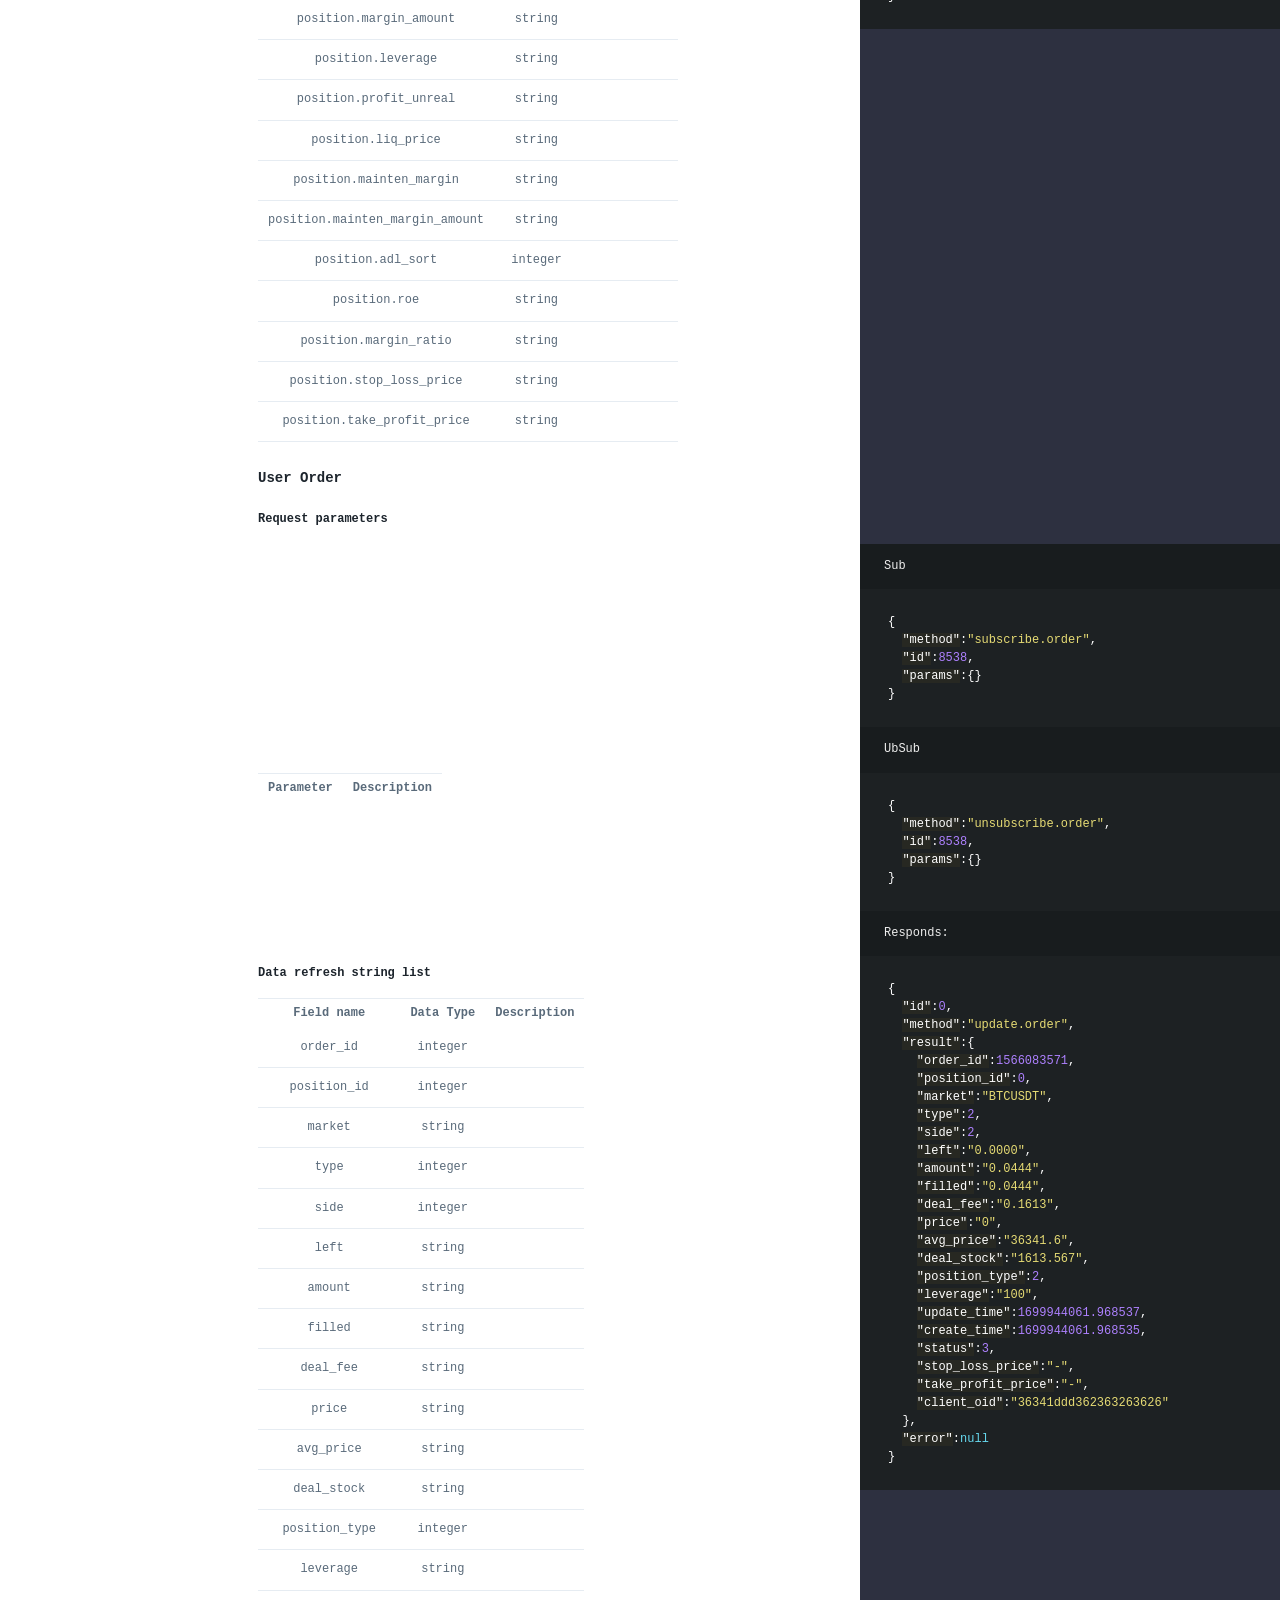
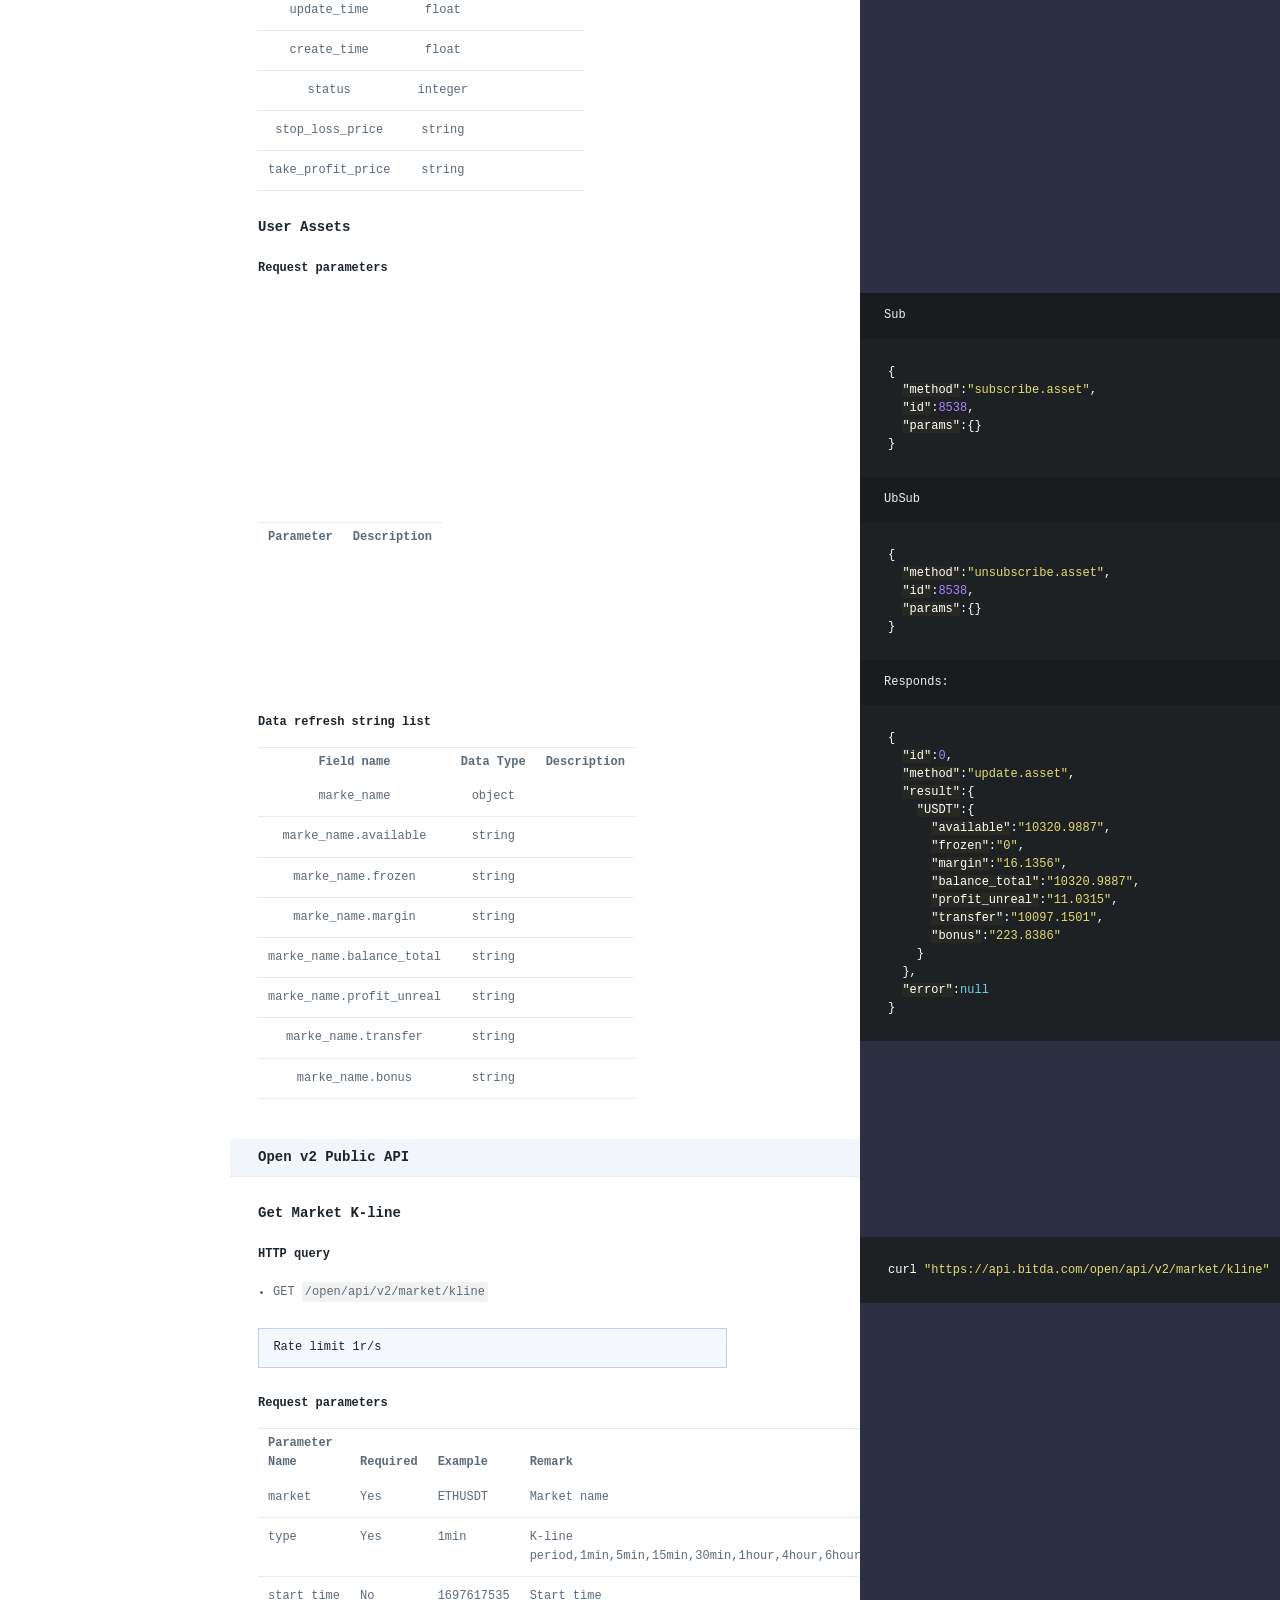
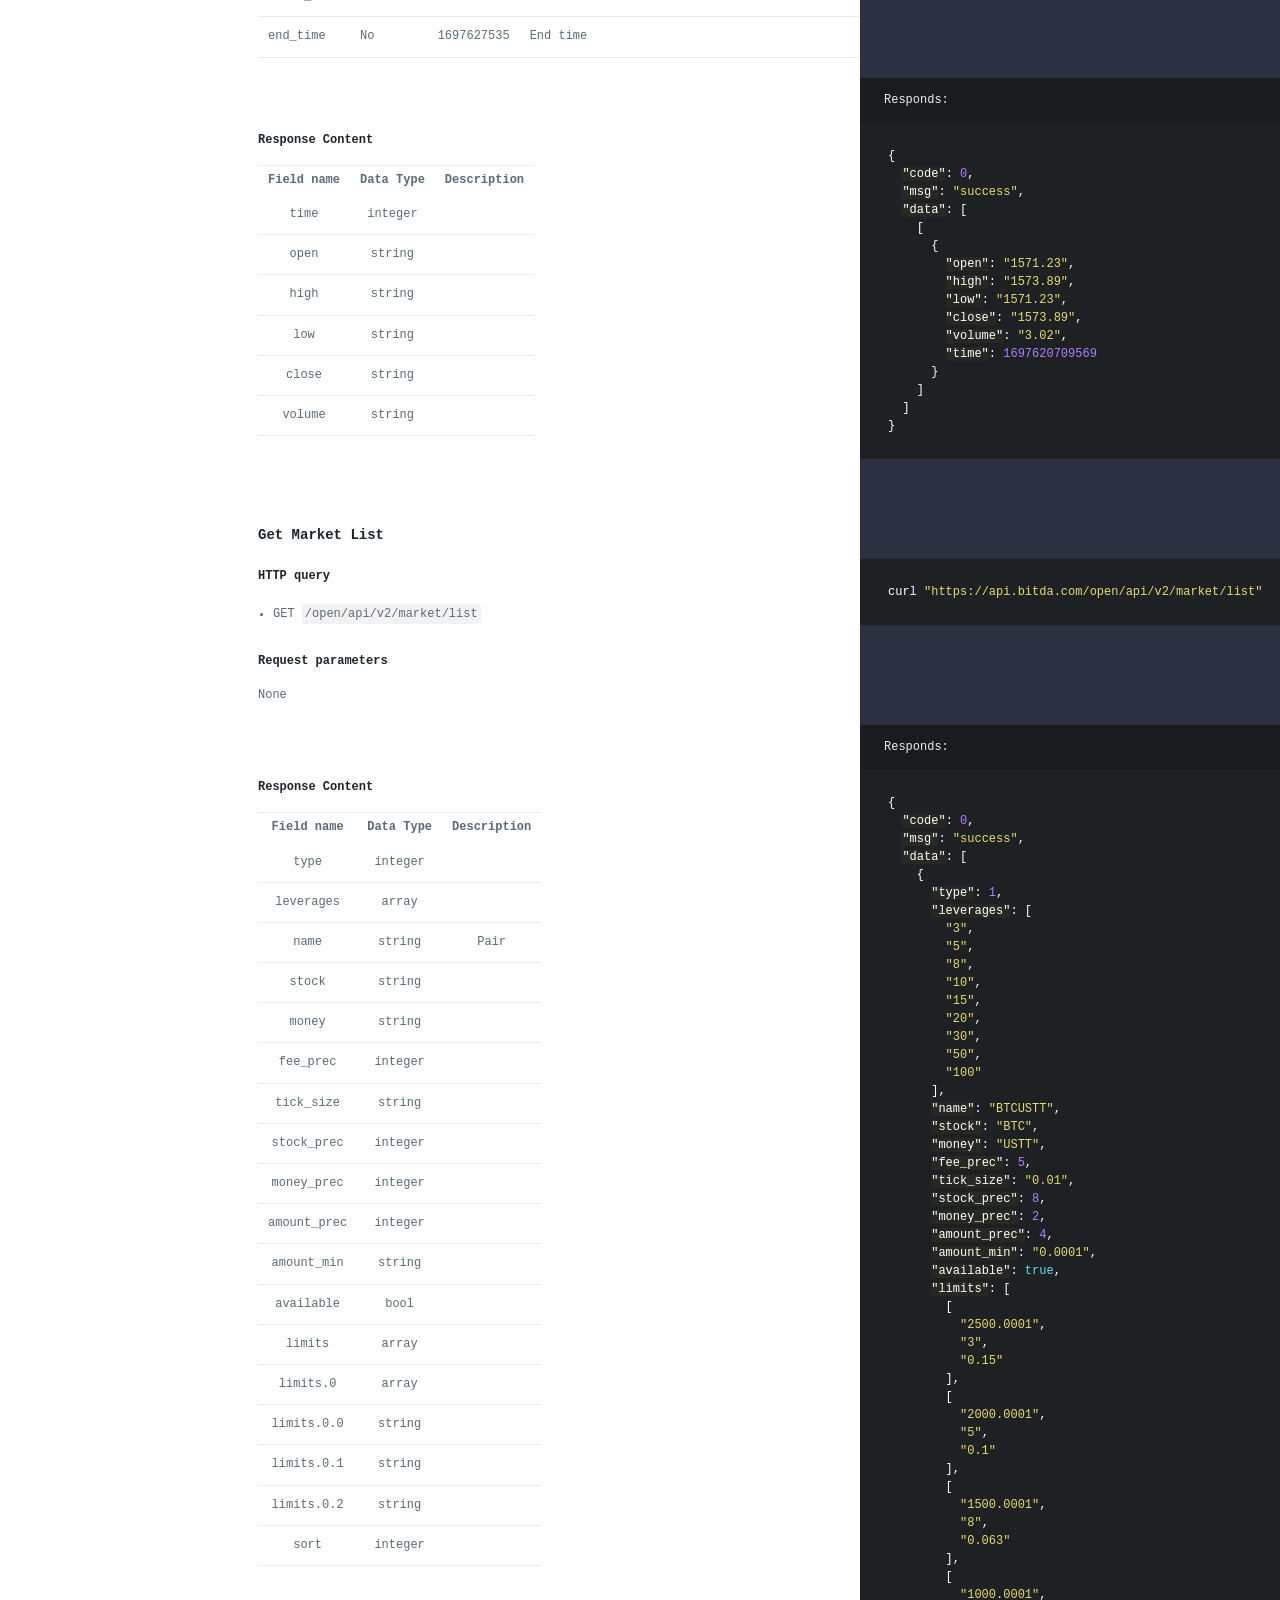
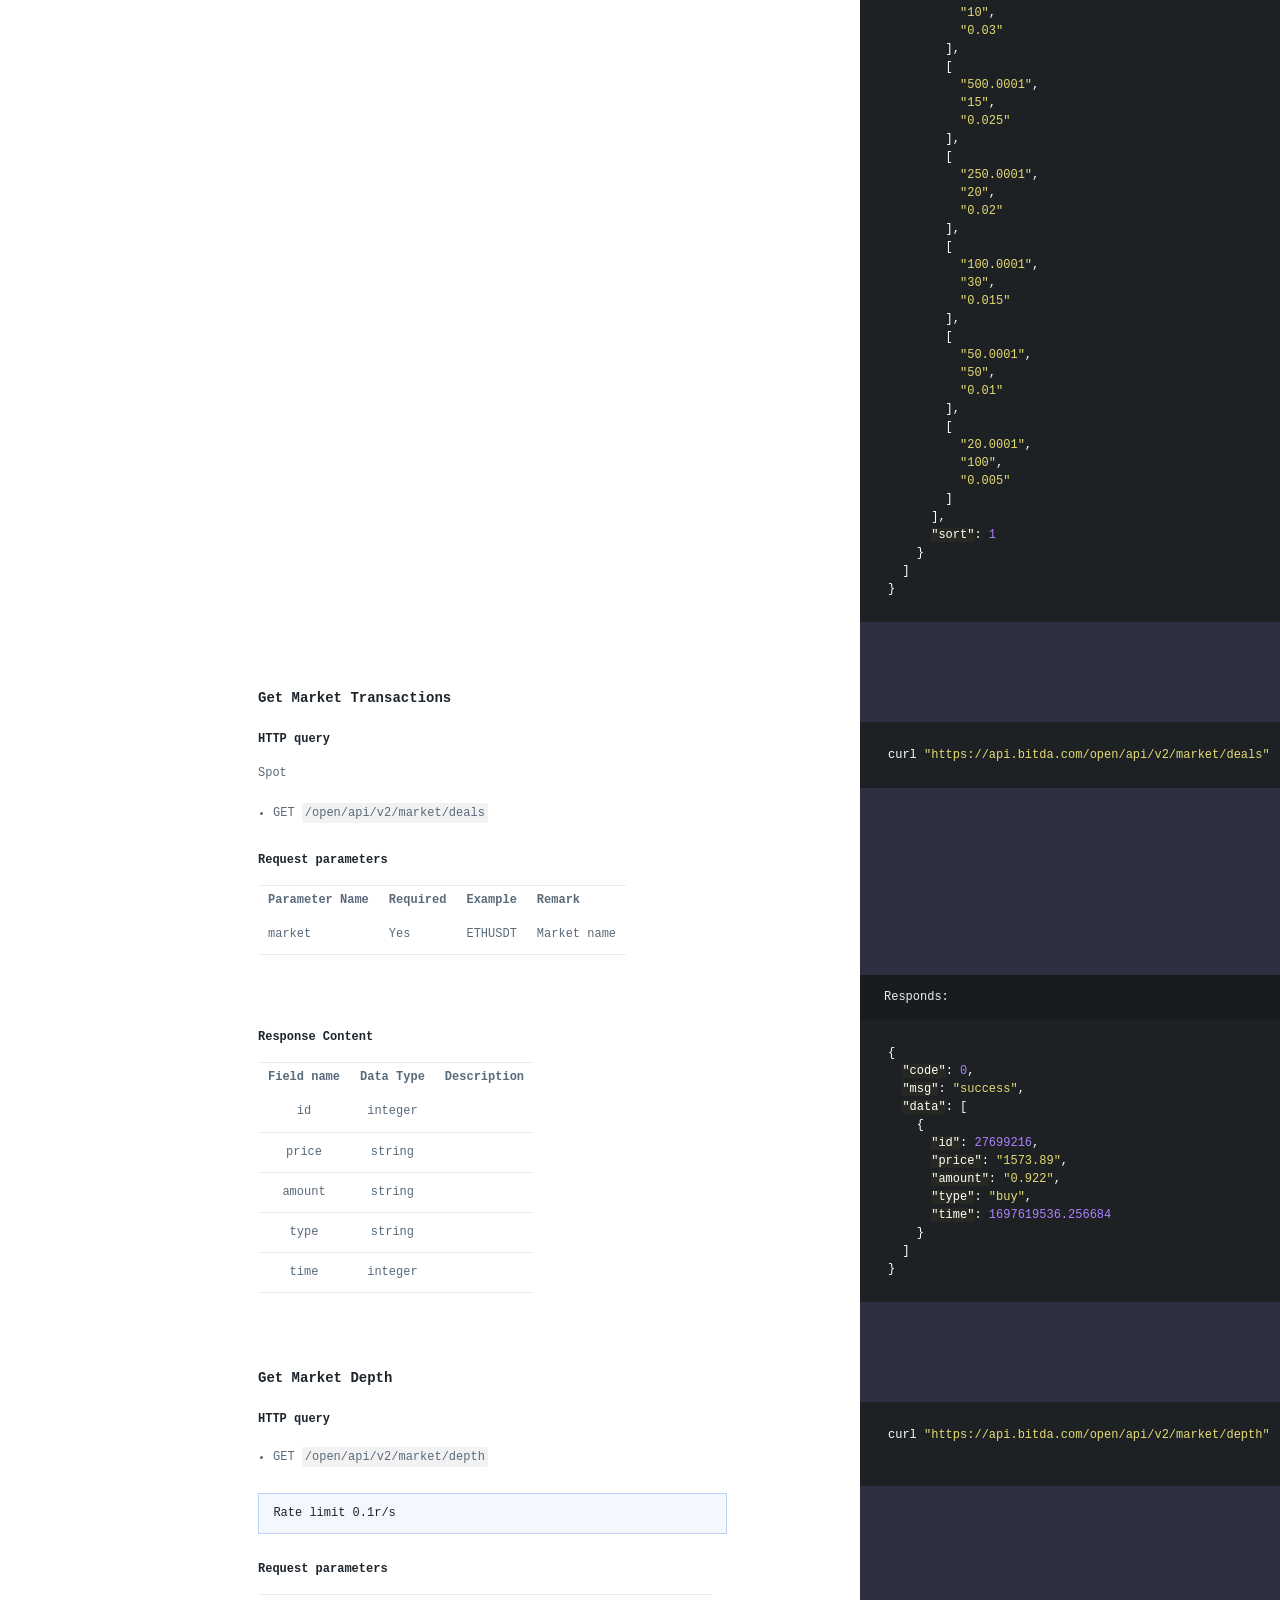
==== commit 9cc76d21: "publish: update generated from commit c14819eec9ed16a694799566cd3b751a3c162e28" ====
--- a/futures/v1/en/index.html
+++ b/futures/v1/en/index.html
@@ -233,7 +233,7 @@
           </span>
         </div>
       </div>
-      <a href="/futures/v1/en/" class="lang" id="lang_box">en</a>
+      <a href="/futures/v1/cn/" class="lang" id="lang_box" style="display: block;">中文</a>
     </header>
     <div class="toc-wrapper">
         <div class="lang-selector">
